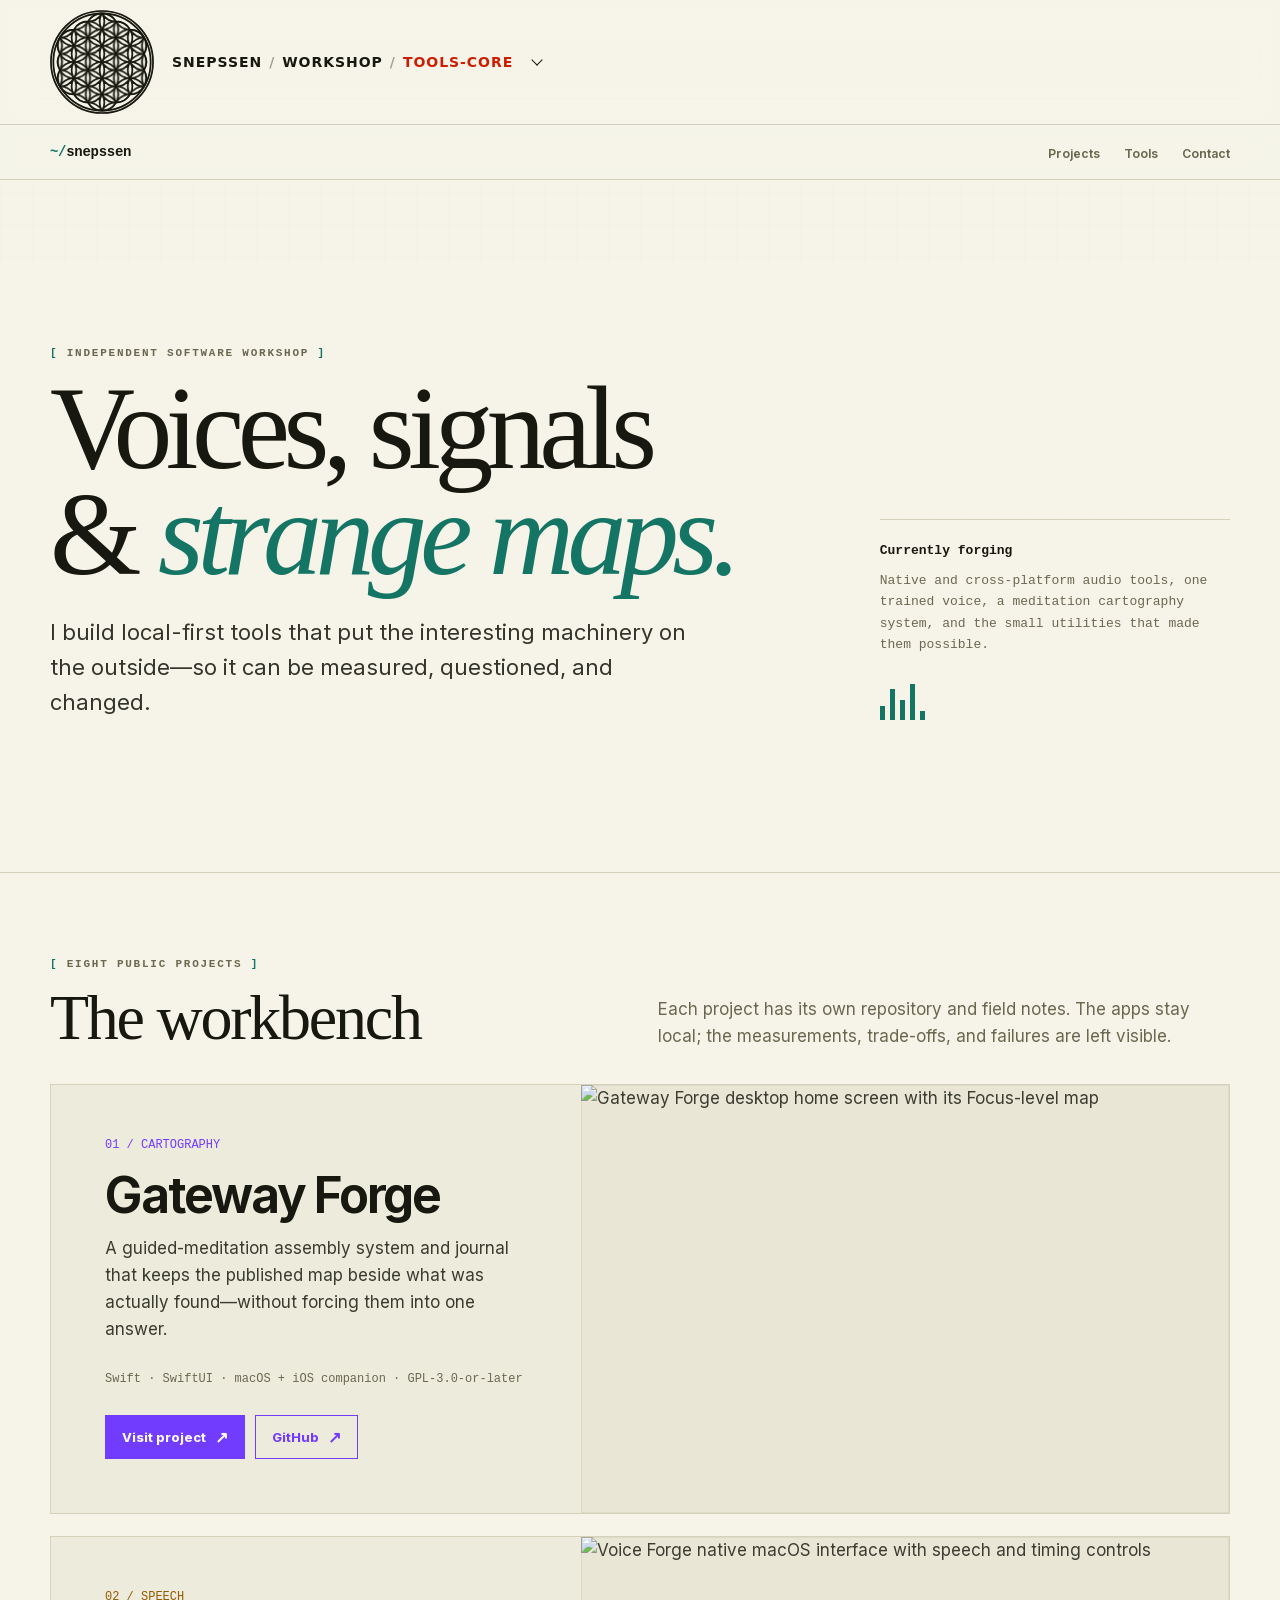
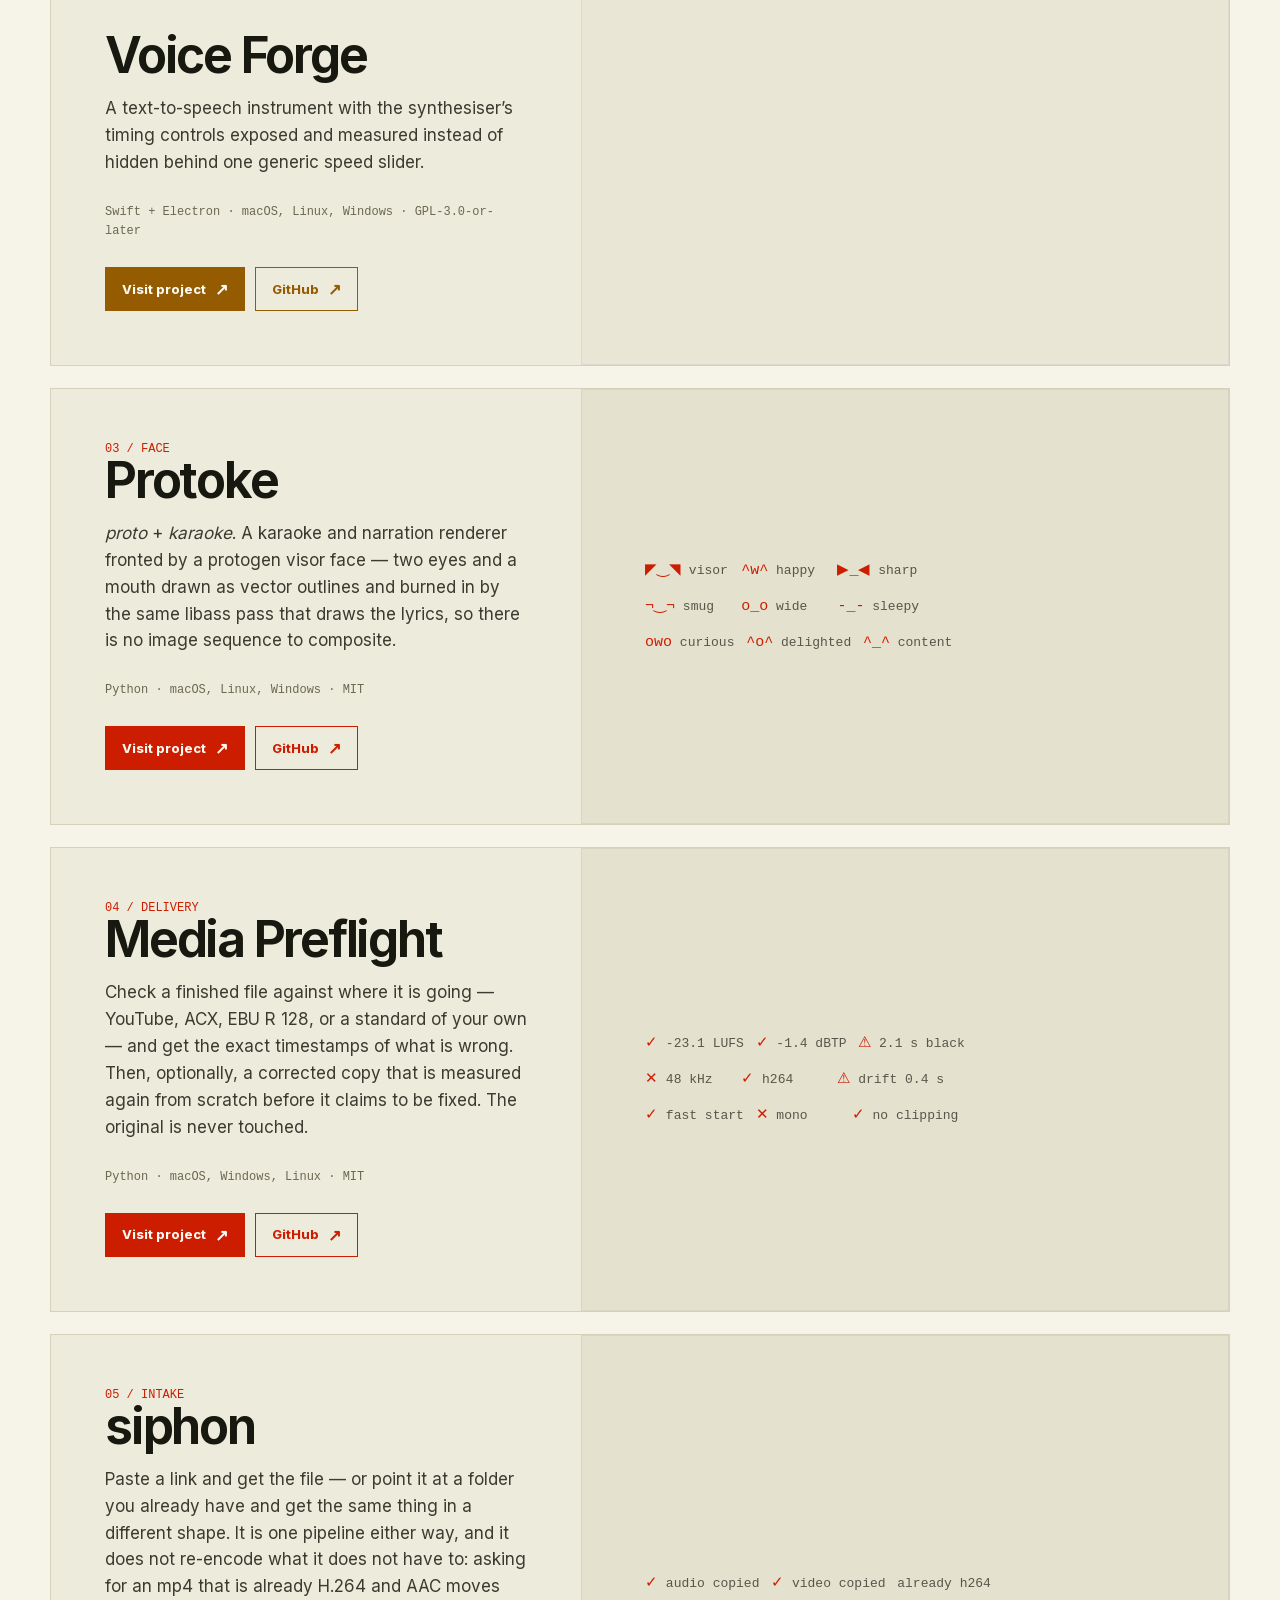
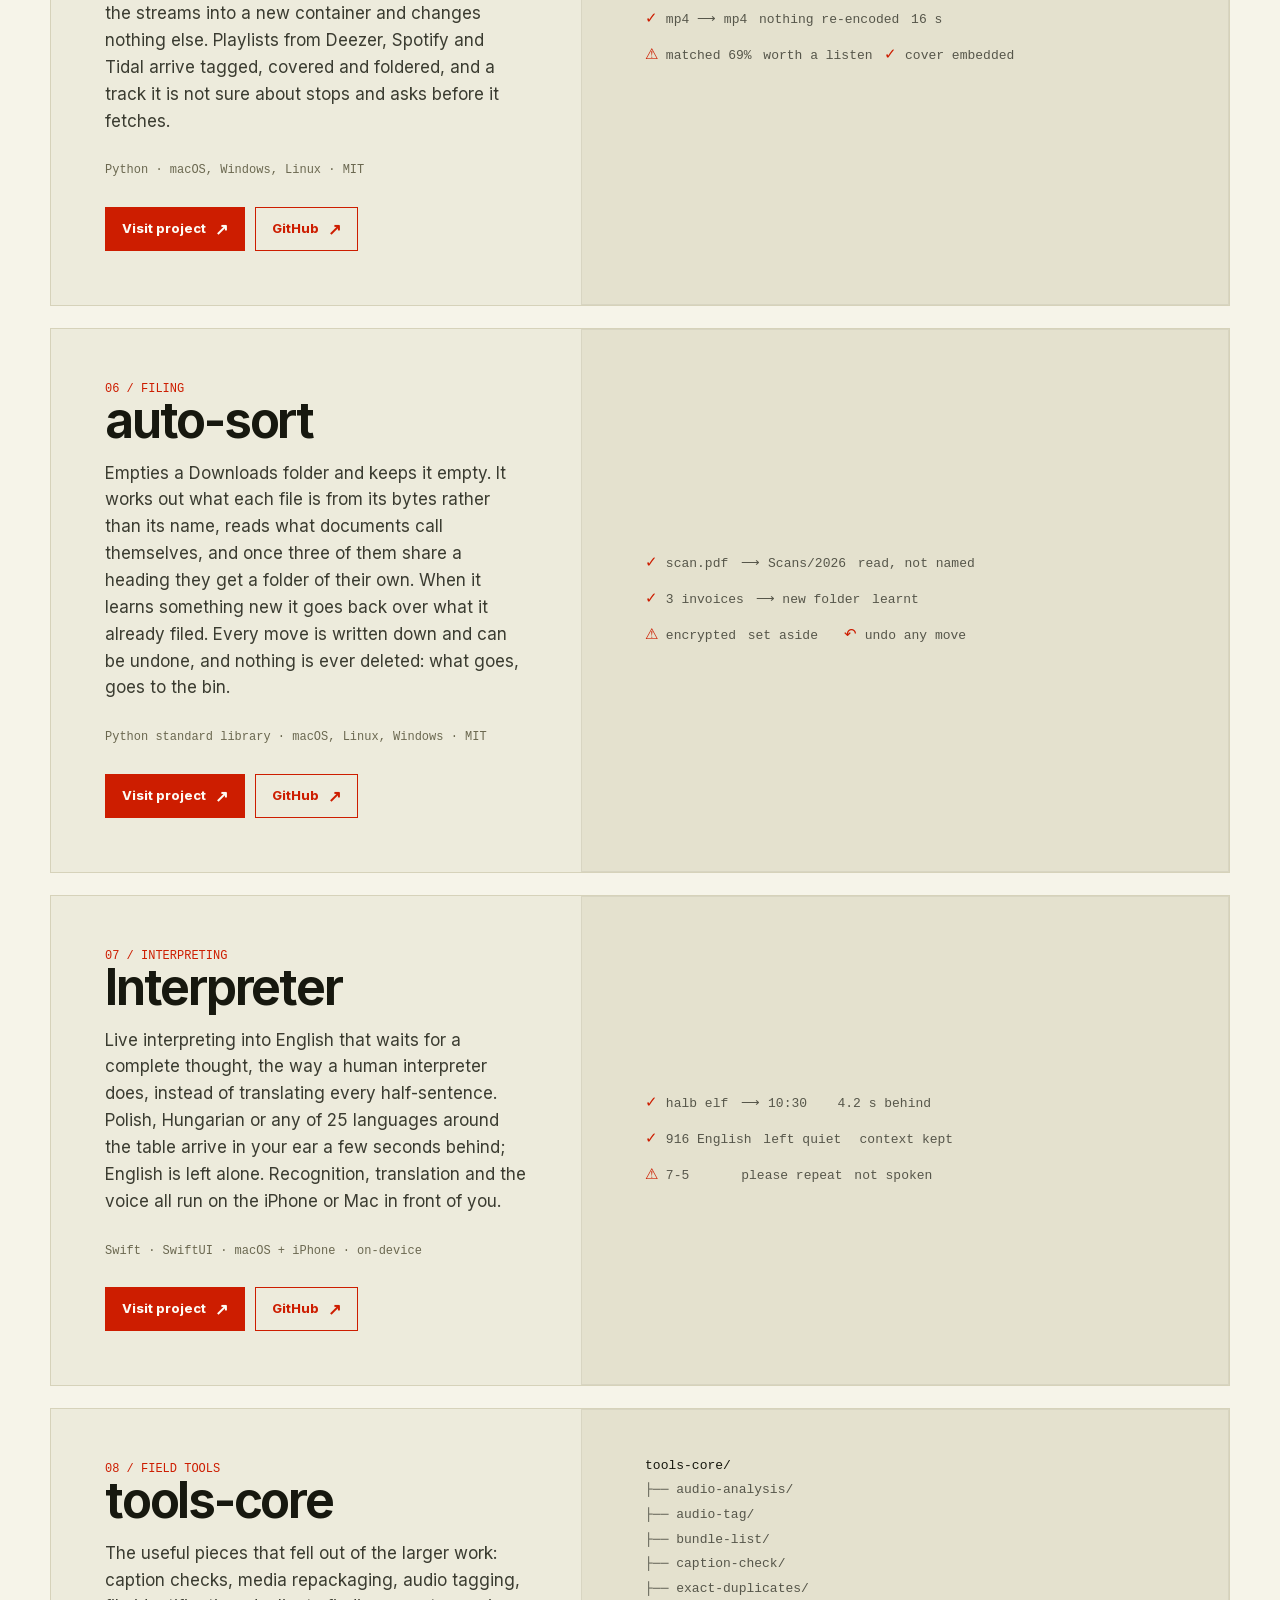
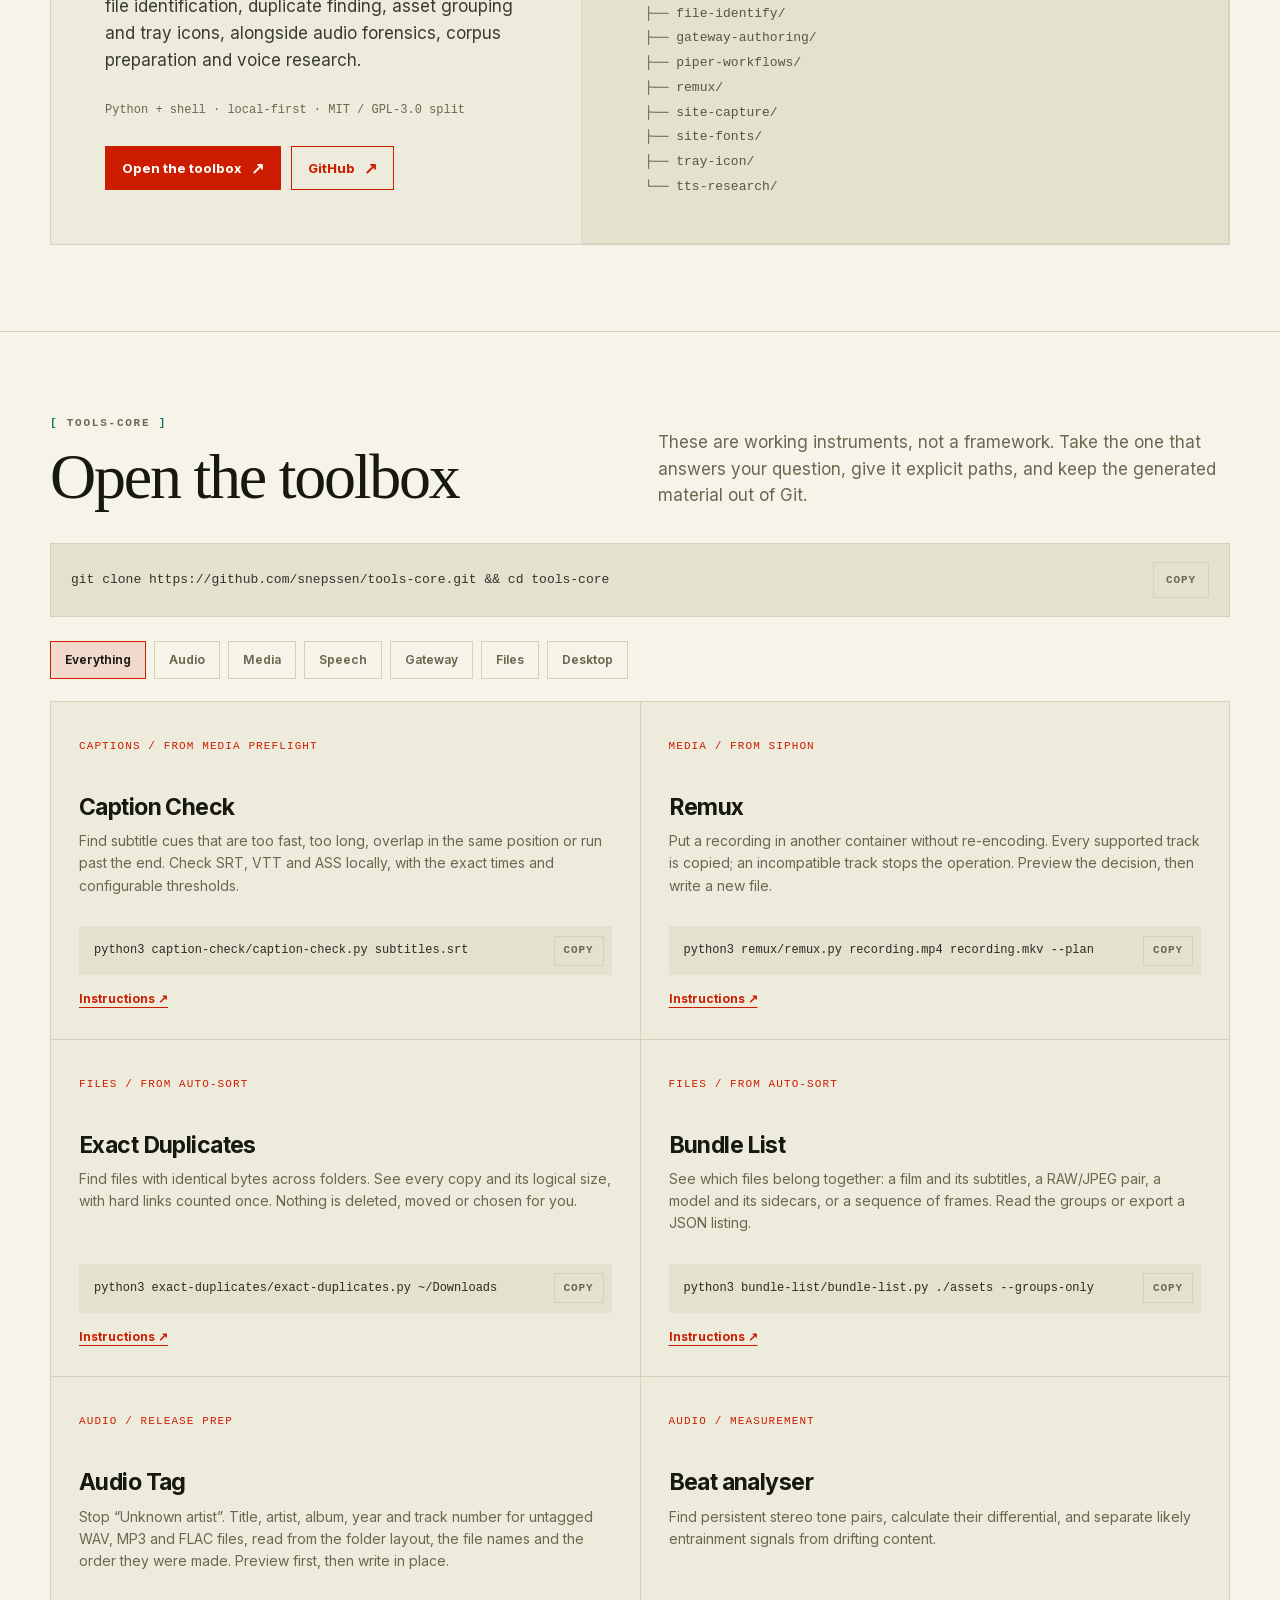
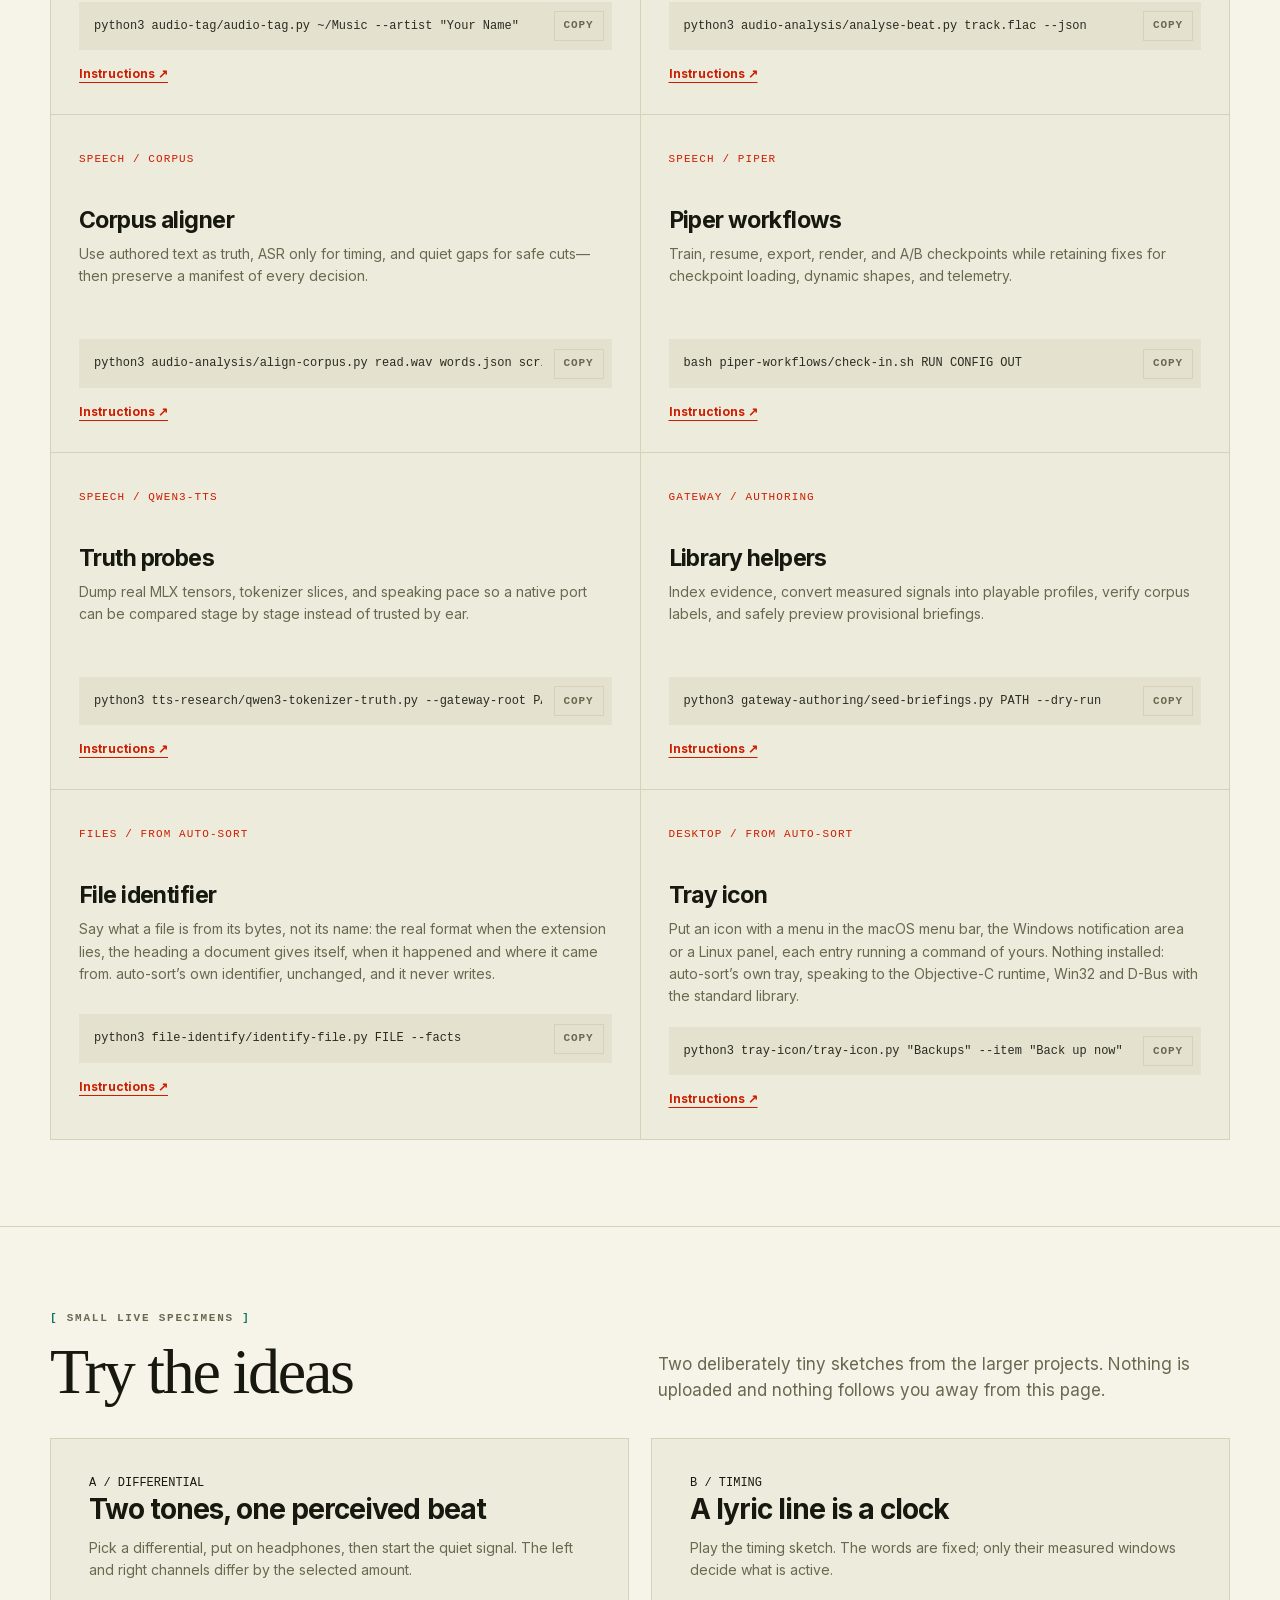
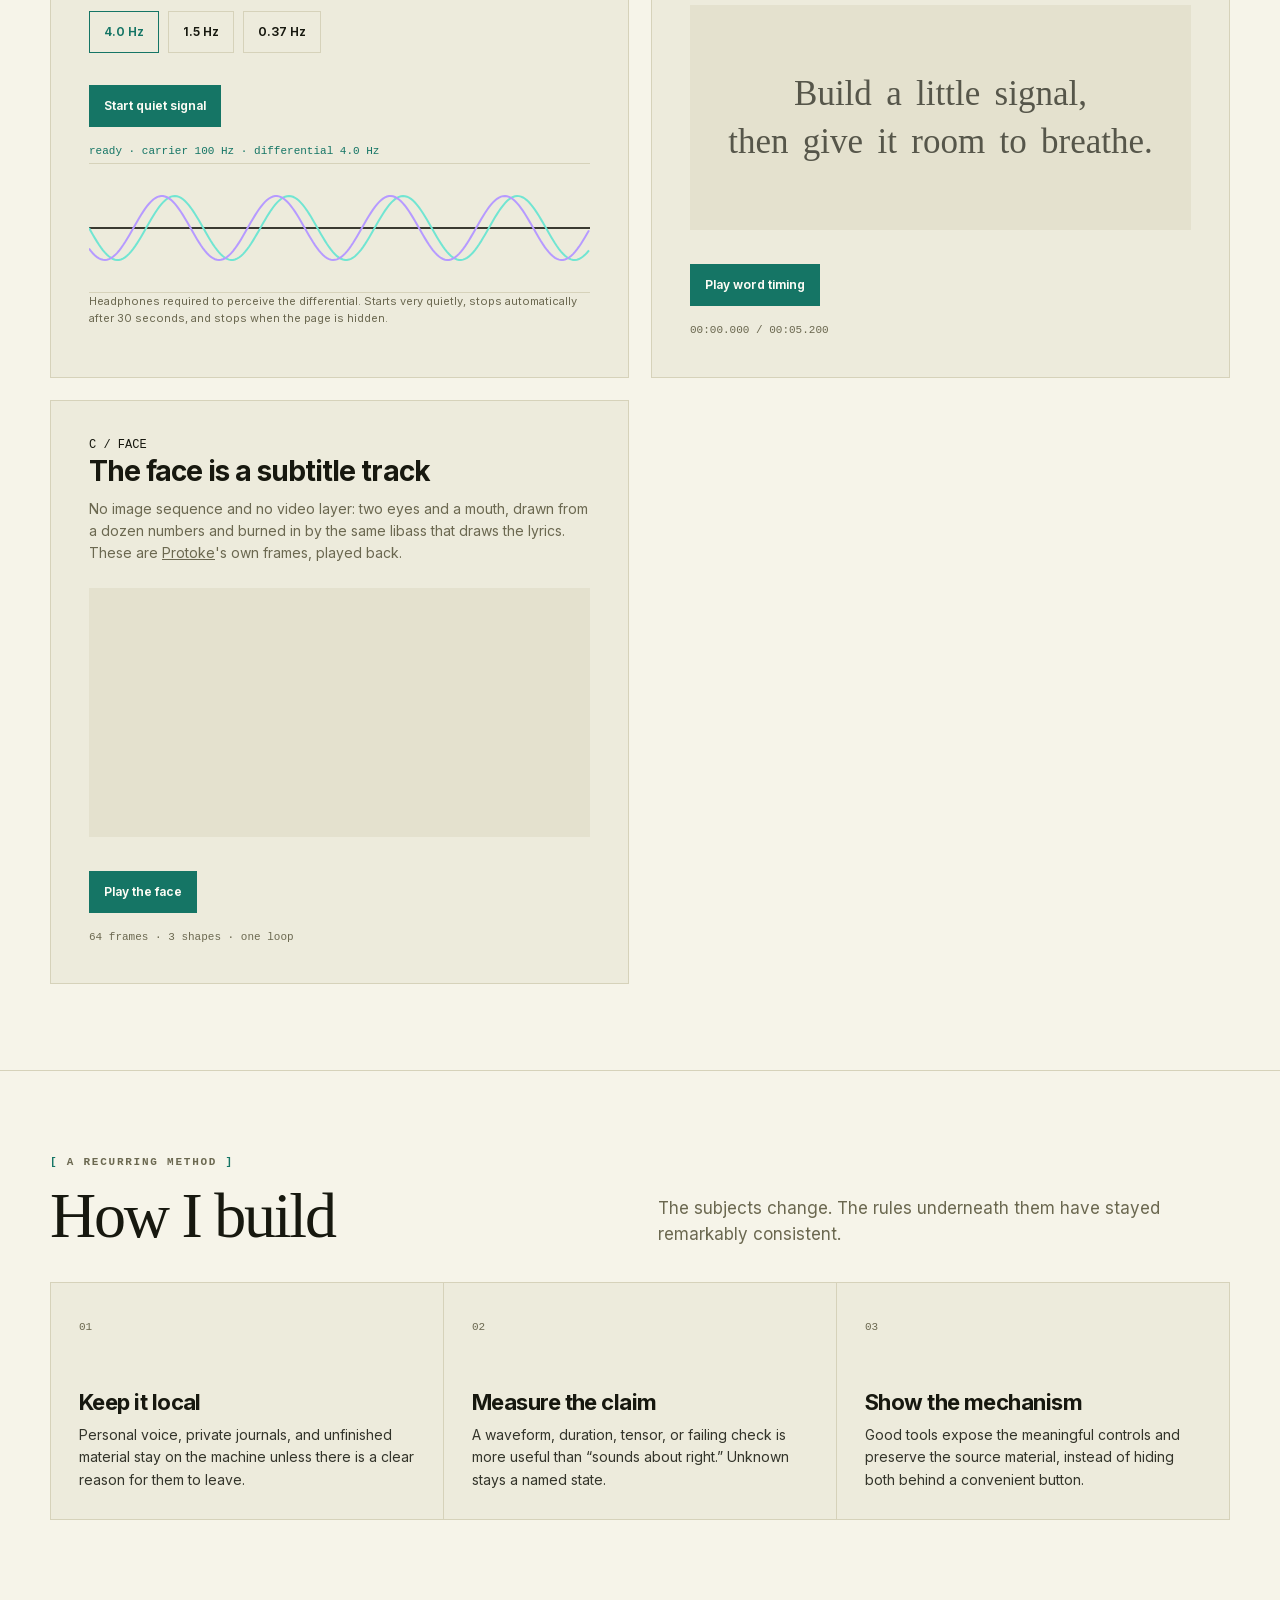
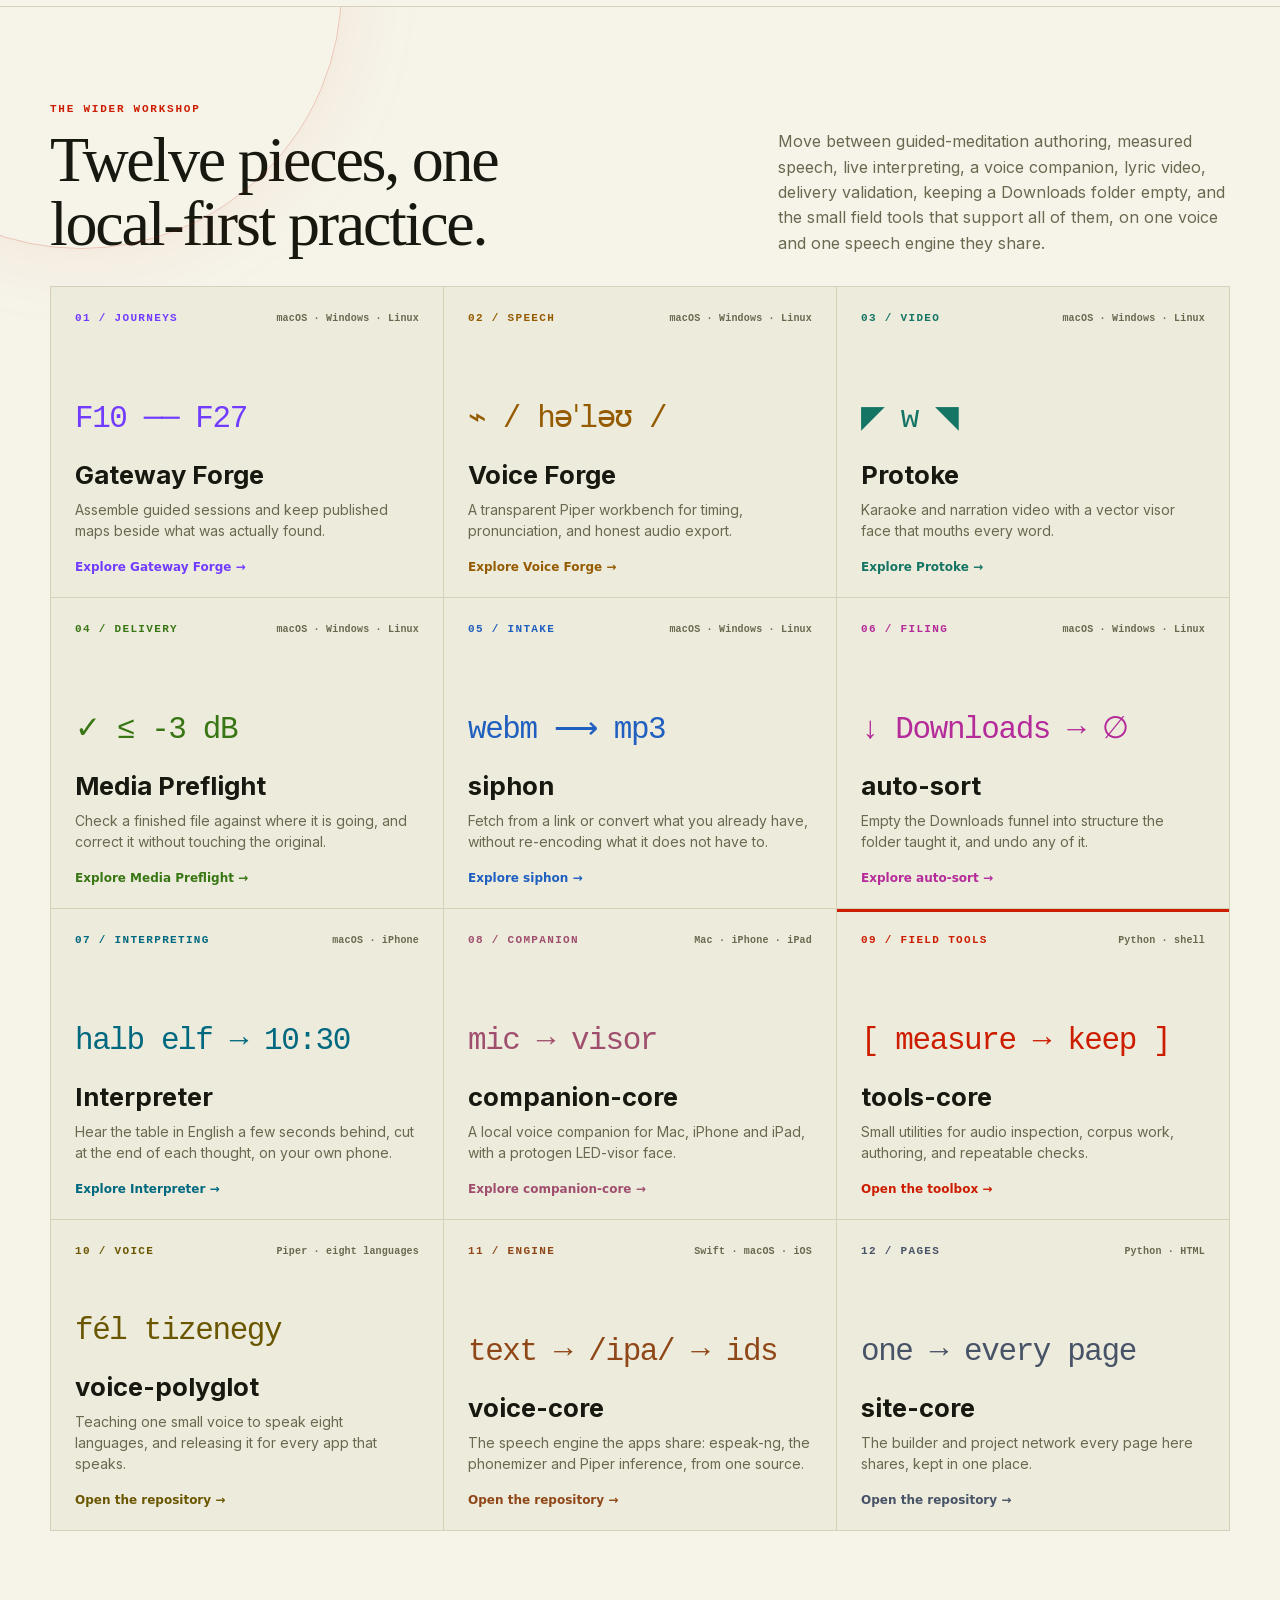
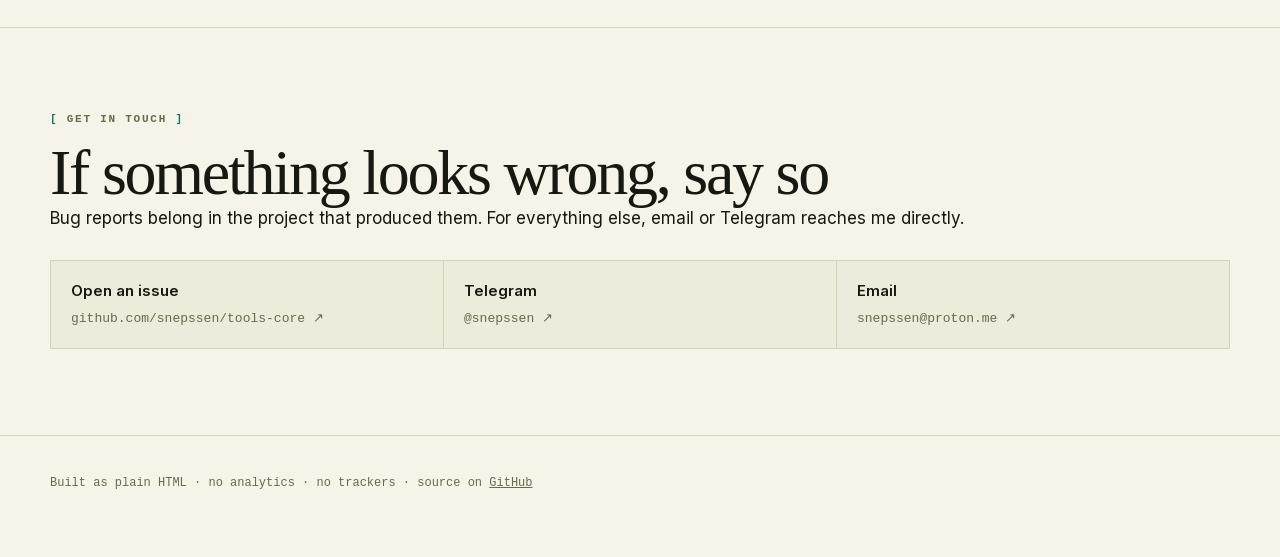
==== docs/index.html @ de6bc4c6 "Rename translate-core/companion-core to interpreter-forge/companion-forge The hub's hand-written Int" ====
<!doctype html>
<!-- Hand-written, except two regions: the project rail and the ecosystem
     grid are rewritten from docs/ecosystem.json by docs/sync.py. Edit the
     catalogue for those, and this file for everything else. -->
<html lang="en">
<head>
  <meta charset="utf-8">
  <meta name="viewport" content="width=device-width, initial-scale=1">
  <meta name="description" content="The public workshop of snepssen: Gateway Forge, Voice Forge, and tools for audio, speech, media, and careful local-first software.">
  <meta name="theme-color" content="#171713">
  <link rel="icon" href="favicon.svg" type="image/svg+xml">
  <meta http-equiv="Content-Security-Policy" content="default-src 'self'; img-src 'self' https://snepssen.github.io; style-src 'self' 'unsafe-inline'; script-src 'self'; connect-src 'none'; media-src 'none'; object-src 'none'; base-uri 'none'; form-action 'none'">
  <meta property="og:title" content="snepssen — software for voices, signals, and strange maps">
  <meta property="og:description" content="Local-first tools built to expose the interesting machinery instead of hiding it.">
  <meta property="og:type" content="website">
  <meta property="og:url" content="https://snepssen.github.io/tools-core/">
  <meta property="og:image" content="https://snepssen.github.io/tools-core/preview.png">
  <meta property="og:image:width" content="1200">
  <meta property="og:image:height" content="630">
  <meta property="og:image:alt" content="The snepssen workshop page">
  <meta name="twitter:card" content="summary_large_image">
  <title>snepssen — voices, signals, and strange maps</title>
  <style>
    /* Inter, served from this repository rather than fetched from Google:
       the page promises no trackers and its Content-Security-Policy is
       deliberately tight, and a webfont request to a third party is neither.
       One variable file, 400-750, which is the range --sans uses (650 and 750
       included). The unicode-range is Google's own for the latin subset --
       the only subset a reader of this page would ever have downloaded --
       so a character outside it falls back down the stack as it always did. */
    @font-face {
      font-family: "Inter";
      font-style: normal;
      font-weight: 400 750;
      font-display: swap;
      src: url("fonts/inter-latin.woff2") format("woff2");
      unicode-range: U+0000-00FF, U+0131, U+0152-0153, U+02BB-02BC, U+02C6, U+02DA, U+02DC, U+0304, U+0308, U+0329, U+2000-206F, U+20AC, U+2122, U+2191, U+2193, U+2212, U+2215, U+FEFF, U+FFFD;
    }
    /* Dark first, because that is what this was drawn for and it is still the
       default. The light half is not an inversion — the accents cannot simply
       be reused, since every one of them is a bright colour chosen against a
       near-black ground and lands between 1.3:1 and 2.2:1 on a cream one. They
       are the same hues taken down until they clear 4.5:1, which is what the
       other four pages in the workshop already do for their own palettes.

       --on-accent is the reason a mechanical inversion would not have worked:
       the accent buttons and the sung-word highlight paint text *on* an accent,
       so that text has to travel the opposite way from everything else. */
    :root {
      color-scheme: light dark;
      --ground: #171713;
      --surface: #1d1d18;
      --plate: #12120f;
      --well: #0e0e0c;
      --sunken: #11110e;
      --paper: #efeddf;
      --paper-2: #dedac7;
      --ink: #1a1a16;
      --chalk: #f4f1e5;
      --body: #c8c5b7;
      --body-2: #b8b5a8;
      --faint: #a9a596;
      --code: #d5d2c5;
      --whisper: #777467;
      --muted: #9d9a89;
      --line: #3a3a31;
      --on-accent: #12120f;
      --nav-bg: rgba(23,23,19,.88);
      --grid-line: rgba(255,255,255,.035);
      --signal: #71e5d2;
      --voice: #ffbc52;
      --gateway: #b69aff;
      --tools: #ff765f;
      --max: 1180px;
      --sans: Inter, ui-sans-serif, -apple-system, BlinkMacSystemFont, "Segoe UI", sans-serif;
      --serif: Iowan Old Style, Baskerville, "Times New Roman", serif;
      --mono: ui-monospace, SFMono-Regular, Menlo, Consolas, "Liberation Mono", monospace;
    }
    @media (prefers-color-scheme: light) {
      :root:not([data-theme="dark"]) {
      --ground: #F6F4E9;
      --surface: #EDEBDC;
      --plate: #E4E1CE;
      --well: #E9E6D6;
      --sunken: #E4E1CE;
      --paper: #E4E1CE;
      --paper-2: #D6D2BA;
      --ink: #17180F;
      --chalk: #17180F;
      --body: #33342A;
      --body-2: #3B3C31;
      --faint: #56564A;
      --code: #2A2B22;
      --whisper: #6B6850;
      --muted: #6B6850;
      --line: #D6D2BA;
      --on-accent: #FDFCF5;
      --nav-bg: rgba(246,244,233,.9);
      --grid-line: rgba(0,0,0,.05);
      --signal: #157565;
      --voice: #955b00;
      --gateway: #723cff;
      --tools: #cd1d00;
      }
    }
    :root[data-theme="light"] {
      --ground: #F6F4E9;
      --surface: #EDEBDC;
      --plate: #E4E1CE;
      --well: #E9E6D6;
      --sunken: #E4E1CE;
      --paper: #E4E1CE;
      --paper-2: #D6D2BA;
      --ink: #17180F;
      --chalk: #17180F;
      --body: #33342A;
      --body-2: #3B3C31;
      --faint: #56564A;
      --code: #2A2B22;
      --whisper: #6B6850;
      --muted: #6B6850;
      --line: #D6D2BA;
      --on-accent: #FDFCF5;
      --nav-bg: rgba(246,244,233,.9);
      --grid-line: rgba(0,0,0,.05);
      --signal: #157565;
      --voice: #955b00;
      --gateway: #723cff;
      --tools: #cd1d00;
    }

    * { box-sizing: border-box; }
    html { scroll-behavior: smooth; }
    body {
      margin: 0;
      background: var(--ground);
      color: var(--chalk);
      font: 400 17px/1.58 var(--sans);
      -webkit-font-smoothing: antialiased;
    }
    body::before {
      content: "";
      position: fixed;
      inset: 0;
      pointer-events: none;
      opacity: .28;
      background-image:
        linear-gradient(var(--grid-line) 1px, transparent 1px),
        linear-gradient(90deg, var(--grid-line) 1px, transparent 1px);
      background-size: 32px 32px;
      mask-image: linear-gradient(to bottom, #000, transparent 70%);
    }
    a { color: inherit; }
    a:focus-visible, button:focus-visible { outline: 3px solid var(--signal); outline-offset: 4px; }
    img { display: block; max-width: 100%; }
    .wrap { width: min(var(--max), calc(100% - 40px)); margin-inline: auto; }
    .mono { font-family: var(--mono); }
    .eyebrow {
      margin: 0 0 16px;
      color: var(--muted);
      font: 700 11px/1 var(--mono);
      letter-spacing: .16em;
      text-transform: uppercase;
    }
    .eyebrow::before { content: "[ "; color: var(--signal); }
    .eyebrow::after { content: " ]"; color: var(--signal); }

    .site-nav {
      position: sticky;
      top: 0;
      z-index: 20;
      border-bottom: 1px solid var(--line);
      background: var(--nav-bg);
      backdrop-filter: blur(14px);
    }
    .nav-inner { min-height: 54px; display: flex; align-items: center; justify-content: space-between; gap: 24px; }
    .wordmark { text-decoration: none; font: 700 14px/1 var(--mono); letter-spacing: -.02em; }
    .wordmark span { color: var(--signal); }
    .nav-links { display: flex; align-items: center; gap: 24px; margin: 0; padding: 0; list-style: none; }
    .nav-links a { color: var(--muted); text-decoration: none; font: 650 12px/1 var(--sans); }
    .nav-links a:hover { color: var(--chalk); }

    .hero { min-height: 77vh; display: grid; align-items: center; padding: 88px 0 72px; border-bottom: 1px solid var(--line); }
    .hero-grid { display: grid; grid-template-columns: minmax(0, 1.35fr) minmax(260px, .65fr); gap: clamp(40px, 8vw, 110px); align-items: end; }
    h1, h2, h3, p { margin-top: 0; }
    h1 {
      max-width: 880px;
      margin-bottom: 28px;
      font: 500 clamp(58px, 9.2vw, 118px)/.9 var(--serif);
      letter-spacing: -.055em;
      text-wrap: balance;
    }
    h1 em { color: var(--signal); font-weight: 400; }
    .intro { max-width: 650px; margin: 0; color: var(--body); font-size: clamp(18px, 2vw, 22px); }
    .hero-note { border-top: 1px solid var(--line); padding-top: 20px; color: var(--muted); font: 13px/1.65 var(--mono); }
    .hero-note strong { display: block; margin-bottom: 8px; color: var(--chalk); font-weight: 600; }
    .signal-line { display: flex; gap: 5px; align-items: flex-end; height: 38px; margin-top: 26px; }
    .signal-line i { display: block; width: 5px; background: var(--signal); animation: pulse 1.9s ease-in-out infinite alternate; }
    .signal-line i:nth-child(1) { height: 14px; animation-delay: -.3s; }
    .signal-line i:nth-child(2) { height: 31px; animation-delay: -.9s; }
    .signal-line i:nth-child(3) { height: 20px; animation-delay: -.5s; }
    .signal-line i:nth-child(4) { height: 36px; animation-delay: -1.4s; }
    .signal-line i:nth-child(5) { height: 9px; animation-delay: -.1s; }
    @keyframes pulse { to { transform: scaleY(.35); opacity: .5; } }

    section { padding: 86px 0; border-bottom: 1px solid var(--line); scroll-margin-top: 54px; }
    .section-head { display: grid; grid-template-columns: 1fr 1fr; gap: 36px; align-items: end; margin-bottom: 34px; }
    h2 { margin-bottom: 0; font: 500 clamp(38px, 5vw, 66px)/1 var(--serif); letter-spacing: -.035em; }
    .section-copy { max-width: 560px; margin: 0; color: var(--muted); }

    .projects { display: grid; gap: 22px; }
    .project {
      --accent: var(--signal);
      display: grid;
      grid-template-columns: minmax(0, .9fr) minmax(320px, 1.1fr);
      overflow: hidden;
      min-height: 430px;
      border: 1px solid var(--line);
      background: var(--surface);
    }
    .project-copy { display: flex; flex-direction: column; align-items: flex-start; padding: clamp(28px, 5vw, 54px); }
    .project-no { color: var(--accent); font: 12px/1 var(--mono); }
    .project h3 { margin: auto 0 15px; font: 650 clamp(32px, 4vw, 50px)/1 var(--sans); letter-spacing: -.045em; }
    .project p { max-width: 46ch; color: var(--body-2); }
    .project-meta { margin-top: 10px; color: var(--muted); font: 12px/1.6 var(--mono); }
    .project-actions { display: flex; flex-wrap: wrap; gap: 10px; margin-top: 26px; }
    .button {
      display: inline-flex;
      align-items: center;
      gap: 9px;
      min-height: 44px;
      padding: 0 16px;
      border: 1px solid var(--accent);
      background: var(--accent);
      color: var(--on-accent);
      text-decoration: none;
      font: 750 13px/1 var(--sans);
    }
    .button::after { content: "↗"; font-size: 16px; }
    .button.ghost { background: transparent; color: var(--accent); }
    .project-media { position: relative; min-height: 330px; overflow: hidden; background: var(--well); }
    .project-media img { width: 100%; height: 100%; object-fit: cover; object-position: left top; opacity: .82; transition: opacity .2s ease, transform .5s ease; }
    .project:hover .project-media img { opacity: 1; transform: scale(1.012); }
    .project-media::after { content: ""; position: absolute; inset: 0; box-shadow: inset 0 0 0 1px color-mix(in srgb, var(--chalk) 6%, transparent); pointer-events: none; }
    .project.gateway { --accent: var(--gateway); }
    .project.voice { --accent: var(--voice); }
    .project.tools { --accent: var(--tools); }
    .tools-plate { height: 100%; display: grid; place-items: center; padding: 36px; background: var(--plate); }
    .tool-tree { width: min(100%, 520px); font: 13px/1.9 var(--mono); color: var(--faint); }
    .tool-tree b { color: var(--tools); font-weight: 500; }
    .face-plate { width: min(100%, 520px); font: 13px/2.4 var(--mono); color: var(--faint); }
    .face-plate span { display: inline-block; min-width: 6.5em; margin-right: 1.5ch; }
    .face-plate b { color: var(--tools); font-weight: 500; font-size: 15px; }
    .tool-tree strong { color: var(--chalk); font-weight: 500; }

    .quickstart {
      display: grid;
      grid-template-columns: minmax(0, 1fr) auto;
      align-items: center;
      gap: 18px;
      margin: 0 0 24px;
      padding: 18px 20px;
      border: 1px solid var(--line);
      background: var(--sunken);
    }
    .quickstart code { overflow-x: auto; color: var(--body); font: 13px/1.7 var(--mono); white-space: nowrap; }
    .copy {
      min-height: 36px;
      padding: 0 12px;
      border: 1px solid var(--line);
      background: transparent;
      color: var(--muted);
      cursor: pointer;
      font: 700 11px/1 var(--mono);
      text-transform: uppercase;
      letter-spacing: .08em;
    }
    .copy:hover { border-color: var(--signal); color: var(--signal); }
    .copy[data-state="done"] { border-color: var(--signal); color: var(--signal); }
    .filters { display: flex; flex-wrap: wrap; gap: 8px; margin: 0 0 22px; }
    .filter {
      min-height: 38px;
      padding: 0 14px;
      border: 1px solid var(--line);
      background: transparent;
      color: var(--muted);
      cursor: pointer;
      font: 650 12px/1 var(--sans);
    }
    .filter:hover, .filter[aria-pressed="true"] { border-color: var(--tools); color: var(--chalk); background: color-mix(in srgb, var(--tools) 12%, transparent); }
    .tool-grid { display: grid; grid-template-columns: repeat(2, minmax(0, 1fr)); gap: 1px; border: 1px solid var(--line); background: var(--line); }
    .tool-card { min-width: 0; padding: 28px; background: var(--surface); }
    .tool-card:last-child:nth-child(odd) { grid-column: 1 / -1; }
    .tool-card[hidden] { display: none; }
    .tool-card .tag { color: var(--tools); font: 11px/1 var(--mono); text-transform: uppercase; letter-spacing: .1em; }
    .tool-card h3 { margin: 38px 0 10px; font: 700 23px/1.1 var(--sans); letter-spacing: -.025em; }
    .tool-card p { min-height: 76px; margin-bottom: 20px; color: var(--muted); font-size: 14px; }
    .tool-card .command { display: flex; align-items: center; gap: 12px; padding: 8px 8px 8px 15px; background: var(--sunken); color: var(--code); font: 12px/1.55 var(--mono); }
    .tool-card .command code { flex: 1; min-width: 0; overflow-x: auto; white-space: nowrap; padding-block: 7px; }
    .tool-card .command .copy { flex: none; min-height: 30px; padding-inline: 9px; }
    .tool-card .readme { display: inline-block; margin-top: 18px; color: var(--tools); font: 700 12px/1 var(--sans); text-underline-offset: 4px; }

    .labs { display: grid; grid-template-columns: repeat(2, minmax(0, 1fr)); gap: 22px; }
    .lab { display: flex; flex-direction: column; min-height: 440px; padding: clamp(24px, 4vw, 38px); border: 1px solid var(--line); background: var(--surface); }
    .lab h3 { margin: 6px 0 12px; font: 700 28px/1.05 var(--sans); letter-spacing: -.035em; }
    .lab p { color: var(--muted); font-size: 14px; }
    .lab-controls { display: flex; flex-wrap: wrap; gap: 9px; margin: 16px 0; }
    .lab button {
      min-height: 42px;
      padding: 0 14px;
      border: 1px solid var(--line);
      background: transparent;
      color: var(--chalk);
      cursor: pointer;
      font: 650 12px/1 var(--sans);
    }
    .lab button:hover, .lab button[aria-pressed="true"] { border-color: var(--signal); color: var(--signal); }
    .lab button.primary { border-color: var(--signal); background: var(--signal); color: var(--on-accent); }
    .lab button.primary[data-playing="true"] { border-color: var(--tools); background: var(--tools); }
    #signalCanvas { width: 100%; height: 130px; margin-top: auto; border-top: 1px solid var(--line); border-bottom: 1px solid var(--line); }
    /* The drawing buffer is a fixed 520x230; let the element scale to the
       column instead of overflowing it. Without this it is wider than the
       stage that centres it and hangs off the right-hand side. */
    #faceCanvas { display: block; width: 100%; max-width: 520px; height: auto; }
    .lab-status { min-height: 20px; color: var(--signal); font: 11px/1.6 var(--mono); }
    .safety { color: var(--whisper) !important; font-size: 11px !important; }
    .lyric-stage { display: grid; place-items: center; flex: 1; min-height: 185px; margin: 10px 0 18px; padding: 24px; background: var(--sunken); text-align: center; }
    .lyric-line { max-width: 520px; color: var(--faint); font: 500 clamp(22px, 3vw, 35px)/1.35 var(--serif); }
    .lyric-line span { padding: 0 .08em; transition: color .12s ease, background .12s ease; }
    .lyric-line span.active { color: var(--on-accent); background: var(--voice); }
    .beat-readout { color: var(--muted); font: 11px/1.5 var(--mono); }

    .principles { display: grid; grid-template-columns: repeat(3, 1fr); gap: 1px; border: 1px solid var(--line); background: var(--line); }
    .principle { background: var(--surface); color: var(--chalk); padding: 28px; }
    .principle .n { color: var(--whisper); font: 11px/1 var(--mono); }
    .principle h3 { margin: 52px 0 10px; font: 700 22px/1.1 var(--sans); letter-spacing: -.025em; }
    .principle p { margin: 0; color: var(--body); font-size: 14px; }

    footer { padding: 38px 0 64px; color: var(--muted); font: 12px/1.6 var(--mono); }
    @media (max-width: 820px) {
      .hero-grid, .section-head, .project { grid-template-columns: 1fr; }
      .hero { min-height: auto; }
      .project-copy { min-height: 340px; }
      .project-media { min-height: 280px; }
      .tool-grid, .labs { grid-template-columns: 1fr; }
      .principles { grid-template-columns: 1fr; }
    }
    @media (max-width: 560px) {
      html { scroll-behavior: auto; }
      .wrap { width: min(100% - 28px, var(--max)); }
      .nav-links li:nth-child(2) { display: none; }
      .hero { padding-top: 66px; }
      h1 { font-size: clamp(52px, 18vw, 82px); }
      section { padding: 62px 0; }
      .project-copy { min-height: 310px; padding: 26px; }
      .quickstart { grid-template-columns: minmax(0, 1fr); }
      .quickstart .copy { justify-self: start; }
    }
    @media (prefers-reduced-motion: reduce) {
      *, *::before, *::after { scroll-behavior: auto !important; animation: none !important; transition: none !important; }
    }
  </style>
  <link rel="stylesheet" href="ecosystem.css">
</head>
<body data-project="tools-core">
  <span class="ecosystem-page-top" id="page-top" aria-hidden="true"></span>
  <div class="ecosystem-progress" aria-hidden="true"><span></span></div>
  <nav class="ecosystem-rail" aria-label="Snepssen project network">
    <div class="ecosystem-rail__inner">
      <button class="ecosystem-rail__brand" type="button" aria-expanded="false"
              aria-controls="ecosystem-projects" aria-label="Open workshop projects">
        <span class="ecosystem-mark" aria-hidden="true">
          <!-- Flower of Life geometry adapted from Pd4u's CC0 Wikimedia SVG:
               https://commons.wikimedia.org/wiki/File:Flower_of_Life_SVG.svg -->
          <svg class="ecosystem-mark__wire" viewBox="-250 -250 500 500" focusable="false">
            <defs>
              <pattern id="ecosystem-flower-pattern" width="135.1" height="78" patternUnits="userSpaceOnUse">
                <g class="ecosystem-mark__pattern-lines">
                  <circle r="78" />
                  <circle r="78" cx="135.1" />
                  <circle r="78" cy="78" />
                  <circle r="78" cx="135.1" cy="78" />
                  <path d="m0,0a78,78,0,0,1,0,78 78,78,0,0,1,135.1,0 78,78,0,0,1,0-78 78,78,0,0,1-135.1,0" />
                </g>
              </pattern>
              <pattern id="ecosystem-flower-mask-pattern" width="135.1" height="78" patternUnits="userSpaceOnUse">
                <g fill="none" stroke="#fff" stroke-width="8">
                  <circle r="78" />
                  <circle r="78" cx="135.1" />
                  <circle r="78" cy="78" />
                  <circle r="78" cx="135.1" cy="78" />
                  <path d="m0,0a78,78,0,0,1,0,78 78,78,0,0,1,135.1,0 78,78,0,0,1,0-78 78,78,0,0,1-135.1,0" />
                </g>
              </pattern>
              <mask id="ecosystem-flower-mask" x="-250" y="-250" width="500" height="500" maskUnits="userSpaceOnUse">
                <circle r="245.3" fill="none" stroke="#fff" stroke-width="8" />
                <circle r="234" fill="none" stroke="#fff" stroke-width="8" />
                <path fill="url(#ecosystem-flower-mask-pattern)" d="m0-234a78,78,0,0,1,67.55,39 78,78,0,0,1,67.55,39 78,78,0,0,1,67.55,117 78,78,0,0,1,0,78 78,78,0,0,1,-67.55,117 78,78,0,0,1,-67.55,39 78,78,0,0,1,-135.1,0 78,78,0,0,1,-67.55-39 78,78,0,0,1,-67.55-117 78,78,0,0,1,0-78 78,78,0,0,1,67.55-117 78,78,0,0,1,67.55-39 78,78,0,0,1,67.55-39z" />
              </mask>
              <clipPath id="ecosystem-flower-clip"><circle r="245.3" /></clipPath>
              <radialGradient id="ecosystem-light-1">
                <stop offset="0" stop-color="var(--eco-mark-c1)" />
                <stop offset=".52" stop-color="var(--eco-mark-c1)" stop-opacity=".72" />
                <stop offset="1" stop-color="var(--eco-mark-c1)" stop-opacity="0" />
              </radialGradient>
              <radialGradient id="ecosystem-light-2">
                <stop offset="0" stop-color="var(--eco-mark-c2)" />
                <stop offset=".46" stop-color="var(--eco-mark-c2)" stop-opacity=".66" />
                <stop offset="1" stop-color="var(--eco-mark-c2)" stop-opacity="0" />
              </radialGradient>
              <radialGradient id="ecosystem-light-3">
                <stop offset="0" stop-color="var(--eco-mark-c3)" />
                <stop offset=".42" stop-color="var(--eco-mark-c3)" stop-opacity=".58" />
                <stop offset="1" stop-color="var(--eco-mark-c3)" stop-opacity="0" />
              </radialGradient>
              <radialGradient id="ecosystem-light-4">
                <stop offset="0" stop-color="var(--eco-mark-c4)" stop-opacity=".96" />
                <stop offset=".34" stop-color="var(--eco-mark-c4)" stop-opacity=".42" />
                <stop offset="1" stop-color="var(--eco-mark-c4)" stop-opacity="0" />
              </radialGradient>
            </defs>
            <g class="ecosystem-mark__base">
              <circle r="245.3" />
              <circle r="234" />
              <path class="ecosystem-mark__field" fill="url(#ecosystem-flower-pattern)" d="m0-234a78,78,0,0,1,67.55,39 78,78,0,0,1,67.55,39 78,78,0,0,1,67.55,117 78,78,0,0,1,0,78 78,78,0,0,1,-67.55,117 78,78,0,0,1,-67.55,39 78,78,0,0,1,-135.1,0 78,78,0,0,1,-67.55-39 78,78,0,0,1,-67.55-117 78,78,0,0,1,0-78 78,78,0,0,1,67.55-117 78,78,0,0,1,67.55-39 78,78,0,0,1,67.55-39z" />
            </g>
            <g class="ecosystem-mark__colour" mask="url(#ecosystem-flower-mask)" clip-path="url(#ecosystem-flower-clip)">
              <g class="ecosystem-mark__light-field">
                <circle r="260" fill="var(--eco-mark-c0)" />
                <ellipse cx="-112" cy="-92" rx="238" ry="182" fill="url(#ecosystem-light-1)" transform="rotate(-18 -112 -92)" />
                <ellipse cx="118" cy="-42" rx="198" ry="144" fill="url(#ecosystem-light-2)" transform="rotate(31 118 -42)" />
                <ellipse cx="-38" cy="132" rx="218" ry="158" fill="url(#ecosystem-light-3)" transform="rotate(47 -38 132)" />
                <ellipse cx="58" cy="38" rx="116" ry="88" fill="url(#ecosystem-light-4)" transform="rotate(-36 58 38)" />
              </g>
            </g>
          </svg>
        </span>
        <span class="ecosystem-rail__identity" aria-hidden="true">
          <span class="ecosystem-rail__identity-path">
            <span>Snepssen</span><i>/</i><span>Workshop</span><i>/</i>
          </span>
          <strong>tools-core</strong>
        </span>
        <span class="ecosystem-rail__chevron" aria-hidden="true"></span>
      </button>
      <div class="ecosystem-rail__links" id="ecosystem-projects" aria-hidden="true" inert>
        <a data-project="gateway-forge" style="--project-accent: var(--eco-gateway)" href="https://snepssen.github.io/gateway-forge/">Gateway Forge</a>
        <a data-project="voice-forge" style="--project-accent: var(--eco-voice)" href="https://snepssen.github.io/voice-forge/">Voice Forge</a>
        <a data-project="protoke" style="--project-accent: var(--eco-protoke)" href="https://snepssen.github.io/protoke/">Protoke</a>
        <a data-project="media-preflight" style="--project-accent: var(--eco-preflight)" href="https://snepssen.github.io/media-preflight/">Media Preflight</a>
        <a data-project="siphon" style="--project-accent: var(--eco-siphon)" href="https://snepssen.github.io/siphon/">siphon</a>
        <a data-project="auto-sort" style="--project-accent: var(--eco-autosort)" href="https://snepssen.github.io/auto-sort/">auto-sort</a>
        <a data-project="translate-core" style="--project-accent: var(--eco-interpreter)" href="https://snepssen.github.io/translate-core/">Interpreter</a>
        <a data-project="companion-core" style="--project-accent: var(--eco-companion)" href="https://snepssen.github.io/companion-core/">companion-core</a>
        <a data-project="tools-core" style="--project-accent: var(--eco-tools)" href="https://snepssen.github.io/tools-core/">tools-core</a>
        <a data-project="voice-polyglot" style="--project-accent: var(--eco-polyglot)" href="https://github.com/snepssen/voice-polyglot">voice-polyglot</a>
        <a data-project="voice-core" style="--project-accent: var(--eco-voicecore)" href="https://github.com/snepssen/voice-core">voice-core</a>
        <a data-project="site-core" style="--project-accent: var(--eco-sitecore)" href="https://github.com/snepssen/site-core">site-core</a>
      </div>
    </div>
  </nav>
  <nav class="site-nav" aria-label="Main navigation">
    <div class="wrap nav-inner">
      <a class="wordmark" href="#top"><span>~/</span>snepssen</a>
      <ul class="nav-links">
        <li><a href="#projects">Projects</a></li>
        <li><a href="#tools">Tools</a></li>
        <li><a href="#contact">Contact</a></li>
      </ul>
    </div>
  </nav>

  <main>
    <header class="hero" id="top">
      <div class="wrap hero-grid">
        <div>
          <p class="eyebrow">Independent software workshop</p>
          <h1>Voices, signals &amp; <em>strange maps.</em></h1>
          <p class="intro">I build local-first tools that put the interesting machinery on the outside—so it can be measured, questioned, and changed.</p>
        </div>
        <aside class="hero-note">
          <strong>Currently forging</strong>
          Native and cross-platform audio tools, one trained voice, a meditation cartography system, and the small utilities that made them possible.
          <div class="signal-line" aria-hidden="true"><i></i><i></i><i></i><i></i><i></i></div>
        </aside>
      </div>
    </header>

    <section id="projects">
      <div class="wrap">
        <div class="section-head">
          <div>
            <p class="eyebrow">Eight public projects</p>
            <h2>The workbench</h2>
          </div>
          <p class="section-copy">Each project has its own repository and field notes. The apps stay local; the measurements, trade-offs, and failures are left visible.</p>
        </div>

        <div class="projects">
          <article class="project gateway">
            <div class="project-copy">
              <span class="project-no">01 / CARTOGRAPHY</span>
              <h3>Gateway Forge</h3>
              <p>A guided-meditation assembly system and journal that keeps the published map beside what was actually found—without forcing them into one answer.</p>
              <div class="project-meta">Swift · SwiftUI · macOS + iOS companion · GPL-3.0-or-later</div>
              <div class="project-actions">
                <a class="button" href="https://snepssen.github.io/gateway-forge/">Visit project</a>
                <a class="button ghost" href="https://github.com/snepssen/gateway-forge">GitHub</a>
              </div>
            </div>
            <div class="project-media">
              <img src="https://snepssen.github.io/gateway-forge/img/home.png" alt="Gateway Forge desktop home screen with its Focus-level map" loading="lazy">
            </div>
          </article>

          <article class="project voice">
            <div class="project-copy">
              <span class="project-no">02 / SPEECH</span>
              <h3>Voice Forge</h3>
              <p>A text-to-speech instrument with the synthesiser’s timing controls exposed and measured instead of hidden behind one generic speed slider.</p>
              <div class="project-meta">Swift + Electron · macOS, Linux, Windows · GPL-3.0-or-later</div>
              <div class="project-actions">
                <a class="button" href="https://snepssen.github.io/voice-forge/">Visit project</a>
                <a class="button ghost" href="https://github.com/snepssen/voice-forge">GitHub</a>
              </div>
            </div>
            <div class="project-media">
              <img src="https://snepssen.github.io/voice-forge/img/voice-forge.png" alt="Voice Forge native macOS interface with speech and timing controls" loading="lazy">
            </div>
          </article>

          <article class="project tools">
            <div class="project-copy">
              <span class="project-no">03 / FACE</span>
              <h3>Protoke</h3>
              <p><em>proto</em> + <em>karaoke</em>. A karaoke and narration renderer fronted by a protogen visor face — two eyes and a mouth drawn as vector outlines and burned in by the same libass pass that draws the lyrics, so there is no image sequence to composite.</p>
              <div class="project-meta">Python · macOS, Linux, Windows · MIT</div>
              <div class="project-actions">
                <a class="button" href="https://snepssen.github.io/protoke/">Visit project</a>
                <a class="button ghost" href="https://github.com/snepssen/protoke">GitHub</a>
              </div>
            </div>
            <div class="project-media tools-plate" aria-label="Protoke expression set">
              <div class="face-plate"><span><b>◤‿◥</b> visor</span><span><b>^w^</b> happy</span><span><b>▶_◀</b> sharp</span><br><span><b>¬‿¬</b> smug</span><span><b>o_o</b> wide</span><span><b>-_-</b> sleepy</span><br><span><b>owo</b> curious</span><span><b>^o^</b> delighted</span><span><b>^_^</b> content</span></div>
            </div>
          </article>

          <article class="project tools">
            <div class="project-copy">
              <span class="project-no">04 / DELIVERY</span>
              <h3>Media Preflight</h3>
              <p>Check a finished file against where it is going — YouTube, ACX, EBU R 128, or a standard of your own — and get the exact timestamps of what is wrong. Then, optionally, a corrected copy that is measured again from scratch before it claims to be fixed. The original is never touched.</p>
              <div class="project-meta">Python · macOS, Windows, Linux · MIT</div>
              <div class="project-actions">
                <a class="button" href="https://snepssen.github.io/media-preflight/">Visit project</a>
                <a class="button ghost" href="https://github.com/snepssen/media-preflight">GitHub</a>
              </div>
            </div>
            <div class="project-media tools-plate" aria-label="A pass, a warning and a failure as the report prints them">
              <div class="face-plate"><span><b>&#x2713;</b> -23.1 LUFS</span><span><b>&#x2713;</b> -1.4 dBTP</span><span><b>&#x26a0;</b> 2.1 s black</span><br><span><b>&#x2715;</b> 48 kHz</span><span><b>&#x2713;</b> h264</span><span><b>&#x26a0;</b> drift 0.4 s</span><br><span><b>&#x2713;</b> fast start</span><span><b>&#x2715;</b> mono</span><span><b>&#x2713;</b> no clipping</span></div>
            </div>
          </article>

          <article class="project tools">
            <div class="project-copy">
              <span class="project-no">05 / INTAKE</span>
              <h3>siphon</h3>
              <p>Paste a link and get the file — or point it at a folder you already have and get the same thing in a different shape. It is one pipeline either way, and it does not re-encode what it does not have to: asking for an mp4 that is already H.264 and AAC moves the streams into a new container and changes nothing else. Playlists from Deezer, Spotify and Tidal arrive tagged, covered and foldered, and a track it is not sure about stops and asks before it fetches.</p>
              <div class="project-meta">Python · macOS, Windows, Linux · MIT</div>
              <div class="project-actions">
                <a class="button" href="https://snepssen.github.io/siphon/">Visit project</a>
                <a class="button ghost" href="https://github.com/snepssen/siphon">GitHub</a>
              </div>
            </div>
            <div class="project-media tools-plate" aria-label="What a conversion decides, as siphon prints it">
              <div class="face-plate"><span><b>&#x2713;</b> audio copied</span><span><b>&#x2713;</b> video copied</span><span>already h264</span><br><span><b>&#x2713;</b> mp4 &#x27f6; mp4</span><span>nothing re-encoded</span><span>16 s</span><br><span><b>&#x26a0;</b> matched 69%</span><span>worth a listen</span><span><b>&#x2713;</b> cover embedded</span></div>
            </div>
          </article>
          <article class="project tools">
            <div class="project-copy">
              <span class="project-no">06 / FILING</span>
              <h3>auto-sort</h3>
              <p>Empties a Downloads folder and keeps it empty. It works out what each file is from its bytes rather than its name, reads what documents call themselves, and once three of them share a heading they get a folder of their own. When it learns something new it goes back over what it already filed. Every move is written down and can be undone, and nothing is ever deleted: what goes, goes to the bin.</p>
              <div class="project-meta">Python standard library · macOS, Linux, Windows · MIT</div>
              <div class="project-actions">
                <a class="button" href="https://snepssen.github.io/auto-sort/">Visit project</a>
                <a class="button ghost" href="https://github.com/snepssen/auto-sort">GitHub</a>
              </div>
            </div>
            <div class="project-media tools-plate" aria-label="Where files went, as the auto-sort ledger shows it">
              <div class="face-plate"><span><b>&#x2713;</b> scan.pdf</span><span>&#x27f6; Scans/2026</span><span>read, not named</span><br><span><b>&#x2713;</b> 3 invoices</span><span>&#x27f6; new folder</span><span>learnt</span><br><span><b>&#x26a0;</b> encrypted</span><span>set aside</span><span><b>&#x21b6;</b> undo any move</span></div>
            </div>
          </article>
          <article class="project tools">
            <div class="project-copy">
              <span class="project-no">07 / INTERPRETING</span>
              <h3>Interpreter</h3>
              <p>Live interpreting into English that waits for a complete thought, the way a human interpreter does, instead of translating every half-sentence. Polish, Hungarian or any of 25 languages around the table arrive in your ear a few seconds behind; English is left alone. Recognition, translation and the voice all run on the iPhone or Mac in front of you.</p>
              <div class="project-meta">Swift · SwiftUI · macOS + iPhone · on-device</div>
              <div class="project-actions">
                <a class="button" href="https://snepssen.github.io/interpreter-forge/">Visit project</a>
                <a class="button ghost" href="https://github.com/snepssen/interpreter-forge">GitHub</a>
              </div>
            </div>
            <div class="project-media tools-plate" aria-label="What the interpreter decides, as a run prints it">
              <div class="face-plate"><span><b>&#x2713;</b> halb elf</span><span>&#x27f6; 10:30</span><span>4.2 s behind</span><br><span><b>&#x2713;</b> 916 English</span><span>left quiet</span><span>context kept</span><br><span><b>&#x26a0;</b> 7-5</span><span>please repeat</span><span>not spoken</span></div>
            </div>
          </article>
          <article class="project tools">
            <div class="project-copy">
              <span class="project-no">08 / FIELD TOOLS</span>
              <h3>tools-core</h3>
              <p>The useful pieces that fell out of the larger work: caption checks, media repackaging, audio tagging, file identification, duplicate finding, asset grouping and tray icons, alongside audio forensics, corpus preparation and voice research.</p>
              <div class="project-meta">Python + shell · local-first · MIT / GPL-3.0 split</div>
              <div class="project-actions">
                <a class="button" href="#tools">Open the toolbox</a>
                <a class="button ghost" href="https://github.com/snepssen/tools-core">GitHub</a>
              </div>
            </div>
            <div class="project-media tools-plate" aria-label="tools-core directory map">
              <div class="tool-tree"><strong>tools-core/</strong><br>├── audio-analysis/<br>├── audio-tag/<br>├── bundle-list/<br>├── caption-check/<br>├── exact-duplicates/<br>├── file-identify/<br>├── gateway-authoring/<br>├── piper-workflows/<br>├── remux/<br>├── site-capture/<br>├── site-fonts/<br>├── tray-icon/<br>└── tts-research/</div>
            </div>
          </article>
        </div>
      </div>
    </section>

    <section id="tools">
      <div class="wrap">
        <div class="section-head">
          <div>
            <p class="eyebrow">tools-core</p>
            <h2>Open the toolbox</h2>
          </div>
          <p class="section-copy">These are working instruments, not a framework. Take the one that answers your question, give it explicit paths, and keep the generated material out of Git.</p>
        </div>

        <div class="quickstart">
          <code>git clone https://github.com/snepssen/tools-core.git &amp;&amp; cd tools-core</code>
          <button class="copy" type="button" data-copy="git clone https://github.com/snepssen/tools-core.git &amp;&amp; cd tools-core">Copy</button>
        </div>

        <div class="filters" role="group" aria-label="Filter tools">
          <button class="filter" type="button" data-filter="all" aria-pressed="true">Everything</button>
          <button class="filter" type="button" data-filter="audio" aria-pressed="false">Audio</button>
          <button class="filter" type="button" data-filter="media" aria-pressed="false">Media</button>
          <button class="filter" type="button" data-filter="speech" aria-pressed="false">Speech</button>
          <button class="filter" type="button" data-filter="gateway" aria-pressed="false">Gateway</button>
          <button class="filter" type="button" data-filter="files" aria-pressed="false">Files</button>
          <button class="filter" type="button" data-filter="desktop" aria-pressed="false">Desktop</button>
        </div>

        <div class="tool-grid" aria-live="polite">
          <article class="tool-card" data-kind="media" id="caption-check">
            <span class="tag">Captions / from Media Preflight</span>
            <h3>Caption Check</h3>
            <p>Find subtitle cues that are too fast, too long, overlap in the same position or run past the end. Check SRT, VTT and ASS locally, with the exact times and configurable thresholds.</p>
            <div class="command"><code>python3 caption-check/caption-check.py subtitles.srt</code><button class="copy" type="button" data-copy="python3 caption-check/caption-check.py subtitles.srt" aria-label="Copy Caption Check command">Copy</button></div>
            <a class="readme" href="https://github.com/snepssen/tools-core/tree/main/caption-check">Instructions ↗</a>
          </article>

          <article class="tool-card" data-kind="media audio" id="remux">
            <span class="tag">Media / from siphon</span>
            <h3>Remux</h3>
            <p>Put a recording in another container without re-encoding. Every supported track is copied; an incompatible track stops the operation. Preview the decision, then write a new file.</p>
            <div class="command"><code>python3 remux/remux.py recording.mp4 recording.mkv --plan</code><button class="copy" type="button" data-copy="python3 remux/remux.py recording.mp4 recording.mkv --plan" aria-label="Copy Remux preview command">Copy</button></div>
            <a class="readme" href="https://github.com/snepssen/tools-core/tree/main/remux">Instructions ↗</a>
          </article>

          <article class="tool-card" data-kind="files" id="exact-duplicates">
            <span class="tag">Files / from auto-sort</span>
            <h3>Exact Duplicates</h3>
            <p>Find files with identical bytes across folders. See every copy and its logical size, with hard links counted once. Nothing is deleted, moved or chosen for you.</p>
            <div class="command"><code>python3 exact-duplicates/exact-duplicates.py ~/Downloads</code><button class="copy" type="button" data-copy="python3 exact-duplicates/exact-duplicates.py ~/Downloads" aria-label="Copy Exact Duplicates command">Copy</button></div>
            <a class="readme" href="https://github.com/snepssen/tools-core/tree/main/exact-duplicates">Instructions ↗</a>
          </article>

          <article class="tool-card" data-kind="files media" id="bundle-list">
            <span class="tag">Files / from auto-sort</span>
            <h3>Bundle List</h3>
            <p>See which files belong together: a film and its subtitles, a RAW/JPEG pair, a model and its sidecars, or a sequence of frames. Read the groups or export a JSON listing.</p>
            <div class="command"><code>python3 bundle-list/bundle-list.py ./assets --groups-only</code><button class="copy" type="button" data-copy="python3 bundle-list/bundle-list.py ./assets --groups-only" aria-label="Copy Bundle List command">Copy</button></div>
            <a class="readme" href="https://github.com/snepssen/tools-core/tree/main/bundle-list">Instructions ↗</a>
          </article>

          <article class="tool-card" data-kind="audio files" id="audio-tag">
            <span class="tag">Audio / release prep</span>
            <h3>Audio Tag</h3>
            <p>Stop “Unknown artist”. Title, artist, album, year and track number for untagged WAV, MP3 and FLAC files, read from the folder layout, the file names and the order they were made. Preview first, then write in place.</p>
            <div class="command"><code>python3 audio-tag/audio-tag.py ~/Music --artist "Your Name"</code><button class="copy" type="button" data-copy="python3 audio-tag/audio-tag.py ~/Music --artist &quot;Your Name&quot;" aria-label="Copy Audio Tag preview command">Copy</button></div>
            <a class="readme" href="https://github.com/snepssen/tools-core/tree/main/audio-tag">Instructions ↗</a>
          </article>

          <article class="tool-card" data-kind="audio">
            <span class="tag">Audio / measurement</span>
            <h3>Beat analyser</h3>
            <p>Find persistent stereo tone pairs, calculate their differential, and separate likely entrainment signals from drifting content.</p>
            <div class="command"><code>python3 audio-analysis/analyse-beat.py track.flac --json</code><button class="copy" type="button" data-copy="python3 audio-analysis/analyse-beat.py track.flac --json" aria-label="Copy beat analyser command">Copy</button></div>
            <a class="readme" href="https://github.com/snepssen/tools-core/tree/main/audio-analysis">Instructions ↗</a>
          </article>

          <article class="tool-card" data-kind="audio speech">
            <span class="tag">Speech / corpus</span>
            <h3>Corpus aligner</h3>
            <p>Use authored text as truth, ASR only for timing, and quiet gaps for safe cuts—then preserve a manifest of every decision.</p>
            <div class="command"><code>python3 audio-analysis/align-corpus.py read.wav words.json script.md output</code><button class="copy" type="button" data-copy="python3 audio-analysis/align-corpus.py read.wav words.json script.md output" aria-label="Copy corpus aligner command">Copy</button></div>
            <a class="readme" href="https://github.com/snepssen/tools-core/tree/main/audio-analysis">Instructions ↗</a>
          </article>

          <article class="tool-card" data-kind="speech">
            <span class="tag">Speech / Piper</span>
            <h3>Piper workflows</h3>
            <p>Train, resume, export, render, and A/B checkpoints while retaining fixes for checkpoint loading, dynamic shapes, and telemetry.</p>
            <div class="command"><code>bash piper-workflows/check-in.sh RUN CONFIG OUT</code><button class="copy" type="button" data-copy="bash piper-workflows/check-in.sh RUN CONFIG OUT" aria-label="Copy Piper check-in command">Copy</button></div>
            <a class="readme" href="https://github.com/snepssen/tools-core/tree/main/piper-workflows">Instructions ↗</a>
          </article>

          <article class="tool-card" data-kind="speech">
            <span class="tag">Speech / Qwen3-TTS</span>
            <h3>Truth probes</h3>
            <p>Dump real MLX tensors, tokenizer slices, and speaking pace so a native port can be compared stage by stage instead of trusted by ear.</p>
            <div class="command"><code>python3 tts-research/qwen3-tokenizer-truth.py --gateway-root PATH</code><button class="copy" type="button" data-copy="python3 tts-research/qwen3-tokenizer-truth.py --gateway-root PATH" aria-label="Copy tokenizer truth command">Copy</button></div>
            <a class="readme" href="https://github.com/snepssen/tools-core/tree/main/tts-research">Instructions ↗</a>
          </article>

          <article class="tool-card" data-kind="gateway">
            <span class="tag">Gateway / authoring</span>
            <h3>Library helpers</h3>
            <p>Index evidence, convert measured signals into playable profiles, verify corpus labels, and safely preview provisional briefings.</p>
            <div class="command"><code>python3 gateway-authoring/seed-briefings.py PATH --dry-run</code><button class="copy" type="button" data-copy="python3 gateway-authoring/seed-briefings.py PATH --dry-run" aria-label="Copy briefing preview command">Copy</button></div>
            <a class="readme" href="https://github.com/snepssen/tools-core/tree/main/gateway-authoring">Instructions ↗</a>
          </article>

          <article class="tool-card" data-kind="files">
            <span class="tag">Files / from auto-sort</span>
            <h3>File identifier</h3>
            <p>Say what a file is from its bytes, not its name: the real format when the extension lies, the heading a document gives itself, when it happened and where it came from. auto-sort&rsquo;s own identifier, unchanged, and it never writes.</p>
            <div class="command"><code>python3 file-identify/identify-file.py FILE --facts</code><button class="copy" type="button" data-copy="python3 file-identify/identify-file.py FILE --facts" aria-label="Copy file identifier command">Copy</button></div>
            <a class="readme" href="https://github.com/snepssen/tools-core/tree/main/file-identify">Instructions ↗</a>
          </article>

          <article class="tool-card" data-kind="desktop">
            <span class="tag">Desktop / from auto-sort</span>
            <h3>Tray icon</h3>
            <p>Put an icon with a menu in the macOS menu bar, the Windows notification area or a Linux panel, each entry running a command of yours. Nothing installed: auto-sort&rsquo;s own tray, speaking to the Objective-C runtime, Win32 and D-Bus with the standard library.</p>
            <div class="command"><code>python3 tray-icon/tray-icon.py "Backups" --item "Back up now" "~/bin/backup.sh"</code><button class="copy" type="button" data-copy="python3 tray-icon/tray-icon.py &quot;Backups&quot; --item &quot;Back up now&quot; &quot;~/bin/backup.sh&quot;" aria-label="Copy tray icon command">Copy</button></div>
            <a class="readme" href="https://github.com/snepssen/tools-core/tree/main/tray-icon">Instructions ↗</a>
          </article>
        </div>
      </div>
    </section>

    <section id="samples">
      <div class="wrap">
        <div class="section-head">
          <div>
            <p class="eyebrow">Small live specimens</p>
            <h2>Try the ideas</h2>
          </div>
          <p class="section-copy">Two deliberately tiny sketches from the larger projects. Nothing is uploaded and nothing follows you away from this page.</p>
        </div>

        <div class="labs">
          <article class="lab">
            <span class="project-no mono">A / DIFFERENTIAL</span>
            <h3>Two tones, one perceived beat</h3>
            <p>Pick a differential, put on headphones, then start the quiet signal. The left and right channels differ by the selected amount.</p>
            <div class="lab-controls" role="group" aria-label="Select beat differential">
              <button type="button" data-beat="4" aria-pressed="true">4.0 Hz</button>
              <button type="button" data-beat="1.5" aria-pressed="false">1.5 Hz</button>
              <button type="button" data-beat="0.37" aria-pressed="false">0.37 Hz</button>
            </div>
            <div class="lab-controls">
              <button class="primary" id="signalToggle" type="button" data-playing="false">Start quiet signal</button>
            </div>
            <div class="lab-status" id="signalStatus" aria-live="polite">ready · carrier 100 Hz · differential 4.0 Hz</div>
            <canvas id="signalCanvas" aria-label="Animated diagram of the left and right tone relationship"></canvas>
            <p class="safety">Headphones required to perceive the differential. Starts very quietly, stops automatically after 30 seconds, and stops when the page is hidden.</p>
          </article>

          <article class="lab">
            <span class="project-no mono">B / TIMING</span>
            <h3>A lyric line is a clock</h3>
            <p>Play the timing sketch. The words are fixed; only their measured windows decide what is active.</p>
            <div class="lyric-stage">
              <div class="lyric-line" id="lyricLine" aria-live="off">
                <span>Build</span> <span>a</span> <span>little</span> <span>signal,</span><br>
                <span>then</span> <span>give</span> <span>it</span> <span>room</span> <span>to</span> <span>breathe.</span>
              </div>
            </div>
            <div class="lab-controls">
              <button class="primary" id="lyricToggle" type="button" data-playing="false">Play word timing</button>
            </div>
            <div class="beat-readout" id="lyricStatus" aria-live="polite">00:00.000 / 00:05.200</div>
          </article>

          <article class="lab">
            <span class="project-no mono">C / FACE</span>
            <h3>The face is a subtitle track</h3>
            <p>No image sequence and no video layer: two eyes and a mouth, drawn from a dozen numbers and burned in by the same libass that draws the lyrics. These are <a href="https://github.com/snepssen/protoke">Protoke</a>'s own frames, played back.</p>
            <div class="lyric-stage">
              <canvas id="faceCanvas" width="520" height="230" aria-label="Animated protogen-style visor face, blinking and mouthing words"></canvas>
            </div>
            <div class="lab-controls">
              <button class="primary" id="faceToggle" type="button" data-playing="false">Play the face</button>
            </div>
            <div class="beat-readout" id="faceStatus" aria-live="polite">64 frames · 3 shapes · one loop</div>
          </article>
        </div>
      </div>
    </section>

    <section id="approach">
      <div class="wrap">
        <div class="section-head">
          <div>
            <p class="eyebrow">A recurring method</p>
            <h2>How I build</h2>
          </div>
          <p class="section-copy">The subjects change. The rules underneath them have stayed remarkably consistent.</p>
        </div>
        <div class="principles">
          <article class="principle"><span class="n">01</span><h3>Keep it local</h3><p>Personal voice, private journals, and unfinished material stay on the machine unless there is a clear reason for them to leave.</p></article>
          <article class="principle"><span class="n">02</span><h3>Measure the claim</h3><p>A waveform, duration, tensor, or failing check is more useful than “sounds about right.” Unknown stays a named state.</p></article>
          <article class="principle"><span class="n">03</span><h3>Show the mechanism</h3><p>Good tools expose the meaningful controls and preserve the source material, instead of hiding both behind a convenient button.</p></article>
        </div>
      </div>
    </section>

    <section class="ecosystem-more" aria-labelledby="ecosystem-heading" data-eco-reveal>
      <div class="wrap">
        <div class="ecosystem-more__head">
          <div>
            <p class="ecosystem-kicker">The wider workshop</p>
            <h2 id="ecosystem-heading">Twelve pieces, one local-first practice.</h2>
          </div>
          <p class="ecosystem-more__intro">Move between guided-meditation authoring, measured speech, live interpreting, a voice companion, lyric video, delivery validation, keeping a Downloads folder empty, and the small field tools that support all of them, on one voice and one speech engine they share.</p>
        </div>
        <div class="ecosystem-grid">
          <a class="ecosystem-card" data-project="gateway-forge" style="--card-accent: var(--eco-gateway)" href="https://snepssen.github.io/gateway-forge/">
            <div class="ecosystem-card__index"><span>01 / JOURNEYS</span><span>macOS · Windows · Linux</span></div>
            <div class="ecosystem-card__glyph" aria-hidden="true">F10 ── F27</div>
            <h3>Gateway Forge</h3>
            <p>Assemble guided sessions and keep published maps beside what was actually found.</p>
            <span class="ecosystem-card__go">Explore Gateway Forge →</span>
          </a>
          <a class="ecosystem-card" data-project="voice-forge" style="--card-accent: var(--eco-voice)" href="https://snepssen.github.io/voice-forge/">
            <div class="ecosystem-card__index"><span>02 / SPEECH</span><span>macOS · Windows · Linux</span></div>
            <div class="ecosystem-card__glyph" aria-hidden="true">⌁ / həˈləʊ /</div>
            <h3>Voice Forge</h3>
            <p>A transparent Piper workbench for timing, pronunciation, and honest audio export.</p>
            <span class="ecosystem-card__go">Explore Voice Forge →</span>
          </a>
          <a class="ecosystem-card" data-project="protoke" style="--card-accent: var(--eco-protoke)" href="https://snepssen.github.io/protoke/">
            <div class="ecosystem-card__index"><span>03 / VIDEO</span><span>macOS · Windows · Linux</span></div>
            <div class="ecosystem-card__glyph" aria-hidden="true">◤ w ◥</div>
            <h3>Protoke</h3>
            <p>Karaoke and narration video with a vector visor face that mouths every word.</p>
            <span class="ecosystem-card__go">Explore Protoke →</span>
          </a>
          <a class="ecosystem-card" data-project="media-preflight" style="--card-accent: var(--eco-preflight)" href="https://snepssen.github.io/media-preflight/">
            <div class="ecosystem-card__index"><span>04 / DELIVERY</span><span>macOS · Windows · Linux</span></div>
            <div class="ecosystem-card__glyph" aria-hidden="true">✓ ≤ -3 dB</div>
            <h3>Media Preflight</h3>
            <p>Check a finished file against where it is going, and correct it without touching the original.</p>
            <span class="ecosystem-card__go">Explore Media Preflight →</span>
          </a>
          <a class="ecosystem-card" data-project="siphon" style="--card-accent: var(--eco-siphon)" href="https://snepssen.github.io/siphon/">
            <div class="ecosystem-card__index"><span>05 / INTAKE</span><span>macOS · Windows · Linux</span></div>
            <div class="ecosystem-card__glyph" aria-hidden="true">webm ⟶ mp3</div>
            <h3>siphon</h3>
            <p>Fetch from a link or convert what you already have, without re-encoding what it does not have to.</p>
            <span class="ecosystem-card__go">Explore siphon →</span>
          </a>
          <a class="ecosystem-card" data-project="auto-sort" style="--card-accent: var(--eco-autosort)" href="https://snepssen.github.io/auto-sort/">
            <div class="ecosystem-card__index"><span>06 / FILING</span><span>macOS · Windows · Linux</span></div>
            <div class="ecosystem-card__glyph" aria-hidden="true">↓ Downloads → ∅</div>
            <h3>auto-sort</h3>
            <p>Empty the Downloads funnel into structure the folder taught it, and undo any of it.</p>
            <span class="ecosystem-card__go">Explore auto-sort →</span>
          </a>
          <a class="ecosystem-card" data-project="translate-core" style="--card-accent: var(--eco-interpreter)" href="https://snepssen.github.io/translate-core/">
            <div class="ecosystem-card__index"><span>07 / INTERPRETING</span><span>macOS · iPhone</span></div>
            <div class="ecosystem-card__glyph" aria-hidden="true">halb elf → 10:30</div>
            <h3>Interpreter</h3>
            <p>Hear the table in English a few seconds behind, cut at the end of each thought, on your own phone.</p>
            <span class="ecosystem-card__go">Explore Interpreter →</span>
          </a>
          <a class="ecosystem-card" data-project="companion-core" style="--card-accent: var(--eco-companion)" href="https://snepssen.github.io/companion-core/">
            <div class="ecosystem-card__index"><span>08 / COMPANION</span><span>Mac · iPhone · iPad</span></div>
            <div class="ecosystem-card__glyph" aria-hidden="true">mic → visor</div>
            <h3>companion-core</h3>
            <p>A local voice companion for Mac, iPhone and iPad, with a protogen LED-visor face.</p>
            <span class="ecosystem-card__go">Explore companion-core →</span>
          </a>
          <a class="ecosystem-card" data-project="tools-core" style="--card-accent: var(--eco-tools)" href="https://snepssen.github.io/tools-core/" aria-current="page">
            <div class="ecosystem-card__index"><span>09 / FIELD TOOLS</span><span>Python · shell</span></div>
            <div class="ecosystem-card__glyph" aria-hidden="true">[ measure → keep ]</div>
            <h3>tools-core</h3>
            <p>Small utilities for audio inspection, corpus work, authoring, and repeatable checks.</p>
            <span class="ecosystem-card__go">Open the toolbox →</span>
          </a>
          <a class="ecosystem-card" data-project="voice-polyglot" style="--card-accent: var(--eco-polyglot)" href="https://github.com/snepssen/voice-polyglot">
            <div class="ecosystem-card__index"><span>10 / VOICE</span><span>Piper · eight languages</span></div>
            <div class="ecosystem-card__glyph" aria-hidden="true">fél tizenegy</div>
            <h3>voice-polyglot</h3>
            <p>Teaching one small voice to speak eight languages, and releasing it for every app that speaks.</p>
            <span class="ecosystem-card__go">Open the repository →</span>
          </a>
          <a class="ecosystem-card" data-project="voice-core" style="--card-accent: var(--eco-voicecore)" href="https://github.com/snepssen/voice-core">
            <div class="ecosystem-card__index"><span>11 / ENGINE</span><span>Swift · macOS · iOS</span></div>
            <div class="ecosystem-card__glyph" aria-hidden="true">text → /ipa/ → ids</div>
            <h3>voice-core</h3>
            <p>The speech engine the apps share: espeak-ng, the phonemizer and Piper inference, from one source.</p>
            <span class="ecosystem-card__go">Open the repository →</span>
          </a>
          <a class="ecosystem-card" data-project="site-core" style="--card-accent: var(--eco-sitecore)" href="https://github.com/snepssen/site-core">
            <div class="ecosystem-card__index"><span>12 / PAGES</span><span>Python · HTML</span></div>
            <div class="ecosystem-card__glyph" aria-hidden="true">one → every page</div>
            <h3>site-core</h3>
            <p>The builder and project network every page here shares, kept in one place.</p>
            <span class="ecosystem-card__go">Open the repository →</span>
          </a>
        </div>
      </div>
    </section>

    <section id="contact">
      <div class="wrap">
        <p class="eyebrow">Get in touch</p>
        <h2>If something looks wrong, say so</h2>
        <p>Bug reports belong in the project that produced them. For everything else, email or Telegram reaches me directly.</p>
        <div class="contact-card">
          <a href="https://github.com/snepssen/tools-core/issues">Open an issue<span>github.com/snepssen/tools-core ↗</span></a>
          <a href="https://t.me/snepssen">Telegram<span>@snepssen ↗</span></a>
          <a href="mailto:snepssen@proton.me">Email<span>snepssen@proton.me ↗</span></a>
        </div>
      </div>
    </section>
  </main>

  <footer><div class="wrap">Built as plain HTML · no analytics · no trackers · source on <a href="https://github.com/snepssen/tools-core">GitHub</a></div></footer>
  <script src="face-loop.js"></script>
  <script src="site.js"></script>
  <script src="ecosystem.js"></script>
</body>
</html>
---- docs/ecosystem.css ----
/* Shared across the snepssen project pages. Each site keeps its own type and
   palette; this is the common navigation and discovery layer between them. */
:root {
  --eco-gateway: #b69aff;
  --eco-voice: #ffbc52;
  --eco-protoke: #71e5d2;
  --eco-tools: #ff765f;
  --eco-preflight: #9ae66e;
  --eco-siphon: #7aa7ff;
  --eco-autosort: #e79bd8;
  --eco-interpreter: #4fd0f0;
  --eco-polyglot: #ffd84f;
  --eco-voicecore: #e8a878;
  --eco-sitecore: #b9c3d0;
  --eco-companion: #ff8ab8;
  --eco-current: var(--eco-protoke);
  --eco-copy: var(--ink, #f3f0e3);
  --eco-rail-h: 124px;
  --eco-mark-size: 104px;
  --eco-drawer-motion: 220ms;
}
:root.ecosystem-compact {
  --eco-rail-h: 52px;
  --eco-mark-size: 36px;
}

body[data-project="gateway-forge"] { --eco-current: var(--eco-gateway); }
body[data-project="voice-forge"] { --eco-current: var(--eco-voice); }
body[data-project="protoke"] { --eco-current: var(--eco-protoke); }
body[data-project="tools-core"] {
  --eco-current: var(--eco-tools);
  --eco-copy: var(--chalk, #f3f0e3);
}
body[data-project="media-preflight"] { --eco-current: var(--eco-preflight); }
body[data-project="siphon"] { --eco-current: var(--eco-siphon); }
body[data-project="auto-sort"]{
  --eco-current: var(--eco-autosort);
}
body[data-project="translate-core"] { --eco-current: var(--eco-interpreter); }
body[data-project="companion-core"] { --eco-current: var(--eco-companion); }

/* The five accents above are built for a dark ground and fail badly on a
   light one — measured against the lightest surface these pages use, the
   green came to 1.26:1 and the teal to 1.27:1 where body text needs 4.5:1.
   They were not dim, they were close to invisible.
   
   These are the same hues taken down until each clears 4.5:1 on every light
   surface in the workshop (#EDEBDC, #EFEDE1, #EAEEE7), which is what the
   individual sites already do for their own palettes — protoke turns its
   #FFD400 signal into #7A5C00 the same way. Dark mode is untouched: there the
   originals run from 6.5:1 to 11.4:1 and are exactly right. */
@media (prefers-color-scheme: light) {
  :root:not([data-theme="dark"]) {
    --eco-gateway: #723cff;
    --eco-voice: #955b00;
    --eco-protoke: #157565;
    --eco-tools: #cd1d00;
    --eco-preflight: #387614;
    --eco-siphon: #1f5fbf;
    --eco-interpreter: #00687f;
    --eco-autosort: #b52b9a;
    --eco-polyglot: #6b5600;
    --eco-voicecore: #8f4718;
    --eco-sitecore: #475366;
    --eco-companion: #a04e6e;
  }
}
:root[data-theme="light"] {
  --eco-gateway: #723cff;
  --eco-voice: #955b00;
  --eco-protoke: #157565;
  --eco-tools: #cd1d00;
  --eco-preflight: #387614;
  --eco-siphon: #1f5fbf;
  --eco-interpreter: #00687f;
  --eco-autosort: #b52b9a;
  --eco-polyglot: #6b5600;
  --eco-voicecore: #8f4718;
  --eco-sitecore: #475366;
  --eco-companion: #a04e6e;
}

/* Wide diagrams and code samples own their scrolling inside their existing
   wrappers; never let one of them make the whole page wobble sideways. */
body { overflow-x: clip; }

.ecosystem-page-top {
  display: block;
  width: 0;
  height: 0;
}

.ecosystem-progress {
  position: fixed;
  z-index: 1002;
  top: 0;
  left: 0;
  width: 100%;
  height: 2px;
  pointer-events: none;
}
.ecosystem-progress span {
  display: block;
  width: 100%;
  height: 100%;
  background: var(--eco-current);
  box-shadow: 0 0 15px color-mix(in srgb, var(--eco-current) 70%, transparent);
  transform: scaleX(0);
  transform-origin: left;
}

.ecosystem-rail {
  position: sticky;
  z-index: 1000;
  top: 0;
  min-height: var(--eco-rail-h);
  border-bottom: 1px solid color-mix(in srgb, currentColor 17%, transparent);
  background: color-mix(in srgb, var(--ground, #151611) 88%, transparent);
  color: var(--eco-copy);
  font: 600 12px/1 system-ui, sans-serif;
  backdrop-filter: blur(18px) saturate(1.25);
  -webkit-backdrop-filter: blur(18px) saturate(1.25);
  isolation: isolate;
  transition: min-height var(--eco-drawer-motion) cubic-bezier(.2,.8,.2,1);
}
.ecosystem-rail__inner {
  position: relative;
  width: min(1180px, calc(100% - 40px));
  min-height: var(--eco-rail-h);
  margin-inline: auto;
  display: flex;
  align-items: center;
  gap: 22px;
  transition: min-height var(--eco-drawer-motion) cubic-bezier(.2,.8,.2,1);
}
.ecosystem-rail__brand {
  appearance: none;
  border: 0;
  padding: 10px 0;
  background: transparent;
  display: inline-flex;
  flex: 0 0 auto;
  align-items: center;
  gap: 18px;
  color: inherit !important;
  font: inherit;
  text-align: left;
  letter-spacing: .08em;
  text-transform: uppercase;
  cursor: pointer;
}
.ecosystem-rail__brand:focus-visible {
  outline: 2px solid var(--eco-current);
  outline-offset: 5px;
  border-radius: 4px;
}
:root.ecosystem-compact .ecosystem-rail__brand {
  gap: 12px;
  padding-block: 8px;
}
.ecosystem-rail__identity {
  --eco-identity-gap: 7px;
  display: flex;
  align-items: baseline;
  flex-wrap: wrap;
  gap: var(--eco-identity-gap);
  font-size: clamp(11px, 1.15vw, 14px);
}
.ecosystem-rail__identity-path {
  display: inline-flex;
  align-items: baseline;
  gap: var(--eco-identity-gap);
  max-width: 230px;
  overflow: hidden;
  opacity: 1;
  white-space: nowrap;
  transition:
    max-width var(--eco-drawer-motion) cubic-bezier(.2,.8,.2,1),
    opacity 130ms ease,
    margin-right var(--eco-drawer-motion) cubic-bezier(.2,.8,.2,1);
}
:root.ecosystem-compact .ecosystem-rail__identity-path {
  max-width: 0;
  margin-right: calc(-1 * var(--eco-identity-gap));
  opacity: 0;
}
.ecosystem-rail__identity i {
  color: color-mix(in srgb, currentColor 38%, transparent);
  font-style: normal;
}
.ecosystem-rail__identity strong {
  color: var(--eco-current);
  font-weight: 750;
}
.ecosystem-rail__chevron {
  width: 8px;
  height: 8px;
  margin-left: 2px;
  border-right: 1.5px solid currentColor;
  border-bottom: 1.5px solid currentColor;
  transform: translateY(-2px) rotate(45deg);
  transition: transform var(--eco-drawer-motion) cubic-bezier(.2,.8,.2,1);
}
.ecosystem-rail.is-open .ecosystem-rail__chevron {
  transform: translateY(2px) rotate(225deg);
}
.ecosystem-mark {
  --eco-mark-reset: #fffdf2;
  --eco-mark-c0: #060919;
  --eco-mark-c1: #f1efe7;
  --eco-mark-c2: #7187ff;
  --eco-mark-c3: #171a38;
  --eco-mark-c4: #cfd7ff;
  position: relative;
  display: block;
  flex: 0 0 auto;
  width: var(--eco-mark-size);
  height: var(--eco-mark-size);
  color: var(--eco-mark-reset);
  transition:
    width var(--eco-drawer-motion) cubic-bezier(.2,.8,.2,1),
    height var(--eco-drawer-motion) cubic-bezier(.2,.8,.2,1);
}
.ecosystem-mark__wire {
  display: block;
  width: 100%;
  height: 100%;
}
.ecosystem-mark__wire {
  overflow: visible;
  fill: none;
}
.ecosystem-mark__base,
.ecosystem-mark__pattern-lines {
  fill: none;
  stroke: var(--eco-mark-reset);
  stroke-width: 8;
}
.ecosystem-mark__colour {
  opacity: 0;
}
.ecosystem-mark__base {
  filter: drop-shadow(0 0 2px color-mix(in srgb, var(--eco-mark-reset) 32%, transparent));
}
@media (prefers-color-scheme: light) {
  :root:not([data-theme="dark"]) .ecosystem-mark {
    --eco-mark-reset: #17180f;
  }
}
:root[data-theme="light"] .ecosystem-mark {
  --eco-mark-reset: #17180f;
}
.ecosystem-rail__links {
  position: absolute;
  z-index: -1;
  top: calc(100% - 1px);
  left: 0;
  right: 0;
  display: grid;
  grid-template-columns: repeat(3, minmax(0, 1fr));
  padding: 12px;
  border: 1px solid color-mix(in srgb, currentColor 17%, transparent);
  background: var(--ground, #151611);
  box-shadow: 0 22px 55px color-mix(in srgb, #000 28%, transparent);
  opacity: 0;
  visibility: hidden;
  pointer-events: none;
  clip-path: inset(0 0 100% 0);
  transform: translateY(-10px);
  transform-origin: top;
  transition:
    opacity 150ms ease,
    transform var(--eco-drawer-motion) cubic-bezier(.2,.8,.2,1),
    clip-path var(--eco-drawer-motion) cubic-bezier(.2,.8,.2,1),
    visibility 0s linear var(--eco-drawer-motion);
}
.ecosystem-rail.is-open .ecosystem-rail__links {
  z-index: 1;
  opacity: 1;
  visibility: visible;
  pointer-events: auto;
  clip-path: inset(0);
  transform: none;
  transition-delay: 0s;
}
.ecosystem-rail__links a {
  position: relative;
  display: flex;
  align-items: center;
  gap: 11px;
  min-height: 58px;
  padding: 14px 16px;
  border-radius: 3px;
  color: color-mix(in srgb, currentColor 68%, transparent) !important;
  text-decoration: none !important;
  white-space: nowrap;
  transition: background 140ms ease, color 140ms ease;
}
.ecosystem-rail__links a::before {
  content: "";
  width: 8px;
  height: 8px;
  flex: 0 0 auto;
  border-radius: 50%;
  background: var(--project-accent, var(--eco-current));
  box-shadow: 0 0 12px color-mix(in srgb, var(--project-accent, var(--eco-current)) 62%, transparent);
}
.ecosystem-rail__links a:hover,
.ecosystem-rail__links a:focus-visible,
.ecosystem-rail__links a[aria-current="page"] {
  color: inherit !important;
  background: color-mix(in srgb, var(--project-accent, var(--eco-current)) 11%, transparent);
}
/* Each rail link and each card is given its accent inline, from the same
   catalogue entry that gives it its name and its address. The list of
   per-project selectors that used to live here had five of the six projects
   in it, and the missing one showed the accent of whichever page it was on. */

/* Existing sticky section navigation stays physically attached to the shared
   rail while its arrival state compacts into navigation. */
.jump, .site-nav {
  top: var(--eco-rail-h) !important;
  transition: top var(--eco-drawer-motion) cubic-bezier(.2,.8,.2,1);
}

.ecosystem-more {
  position: relative;
  overflow: hidden;
  padding: clamp(56px, 8vw, 96px) 0;
  border-bottom: 1px solid var(--line, rgba(255,255,255,.14));
}
.ecosystem-more::before {
  content: "";
  position: absolute;
  width: 520px;
  height: 520px;
  left: max(-260px, calc(50% - 820px));
  top: -280px;
  border: 1px solid color-mix(in srgb, var(--eco-current) 22%, transparent);
  border-radius: 50%;
  box-shadow: 0 0 100px color-mix(in srgb, var(--eco-current) 7%, transparent);
  pointer-events: none;
}
.ecosystem-more__head {
  display: grid;
  grid-template-columns: minmax(0, 1fr) minmax(280px, .65fr);
  align-items: end;
  gap: 32px;
  margin-bottom: 30px;
}
.ecosystem-kicker {
  margin: 0 0 12px !important;
  color: var(--eco-current) !important;
  font: 700 11px/1.2 ui-monospace, SFMono-Regular, Menlo, Consolas, monospace !important;
  letter-spacing: .16em;
  text-transform: uppercase;
}
.ecosystem-more h2 {
  margin: 0;
  max-width: 14ch;
}
.ecosystem-more__intro {
  margin: 0 !important;
  color: var(--muted, #999) !important;
  font-size: 16px;
}
.ecosystem-card {
  --card-accent: var(--eco-current);
  --mx: 50%;
  --my: 50%;
  position: relative;
  isolation: isolate;
  min-height: 310px;
  padding: 24px;
  display: flex;
  flex-direction: column;
  color: var(--eco-copy) !important;
  background: var(--surface, #1e1f19);
  text-decoration: none !important;
}
.ecosystem-card::before {
  content: "";
  position: absolute;
  z-index: -1;
  inset: 0;
  opacity: 0;
  background: radial-gradient(340px circle at var(--mx) var(--my),
    color-mix(in srgb, var(--card-accent) 20%, transparent), transparent 58%);
  transition: opacity .22s ease;
}
.ecosystem-card:hover::before,
.ecosystem-card:focus-visible::before { opacity: 1; }
.ecosystem-card[aria-current="page"] {
  box-shadow: inset 0 3px 0 var(--card-accent);
}
.ecosystem-card__index {
  display: flex;
  flex-wrap: wrap;
  align-items: baseline;
  justify-content: space-between;
  /* Five cards in a constrained column give each about 170px, and these two
     labels together need almost exactly that. Without a gap they butt
     together and wrap inside themselves, which reads as broken rather than
     as tight. With one they drop to two lines instead, which reads as a
     stack. */
  gap: 3px 12px;
  color: var(--card-accent);
  font: 700 11px/1.45 ui-monospace, SFMono-Regular, Menlo, Consolas, monospace;
  letter-spacing: .12em;
}
/* Neither label may shrink to make room for the other: a flex item shrinks
   before it wraps, so without this the platform list squeezes itself onto two
   cramped lines *inside* its own box while still touching the label beside
   it. Refusing to shrink is what makes the row wrap instead. */
.ecosystem-card__index span {
  flex: 0 0 auto;
  max-width: 100%;
}
.ecosystem-card__index span:first-child { white-space: nowrap; }
/* The platform list is the long one — "macOS · Windows · Linux" wants 205px
   of the 172px a five-column card leaves it, almost all of the excess being
   tracking. It gets its own, tighter, so the index stays one line per card
   instead of one card in five looking a different height from its
   neighbours. */
.ecosystem-card__index span:last-child {
  color: var(--muted, #999);
  text-align: right;
  letter-spacing: .02em;
  font-size: 10px;
}
.ecosystem-card { container-type: inline-size; }
/* The contact card, shared so that it stops being re-invented.

   It lives here rather than in each site's style.css for the same reason the
   ecosystem grid does: a section written out six times drifts six ways, and
   this one had — different headings, different links, and one page with no
   contact section at all. The palette is still each site's own, through the
   same variables with the same fallbacks used above.

   Note this is not `.contact`, which every site already uses for its own row
   of link buttons elsewhere on the page. */
.contact-card {
  display: grid;
  grid-template-columns: repeat(auto-fit, minmax(min(260px, 100%), 1fr));
  gap: 1px;
  margin: 28px 0 0;
  border: 1px solid var(--line, rgba(255,255,255,.14));
  background: var(--line, rgba(255,255,255,.14));
}
.contact-card a {
  display: flex;
  flex-direction: column;
  gap: 7px;
  padding: 18px 20px;
  background: var(--surface, #1e1f19);
  color: var(--eco-copy) !important;
  text-decoration: none !important;
  font-weight: 600;
  font-size: 15px;
}
.contact-card a span {
  color: var(--muted, #999);
  font-weight: 400;
  font-size: 13px;
  font-family: ui-monospace, SFMono-Regular, Menlo, Consolas, monospace;
  /* An address can be longer than the box it is in; break it rather than
     letting it push the card wider than the page. */
  overflow-wrap: anywhere;
}
.contact-card a:hover,
.contact-card a:focus-visible { color: var(--eco-current) !important; }
.contact-card a:hover span,
.contact-card a:focus-visible span { color: var(--eco-current); }
@media (prefers-reduced-motion: no-preference) {
  .contact-card a { transition: color .16s ease; }
}

/* Six cards, three across, two rows.

   The column width is chosen to fit the glyph rather than the glyph being
   squeezed into whatever column is left over. Five across gave each card
   about 172px, and at 17cqw the type was 17% of that per line — eighteen
   monospace characters of "[ measure → keep ]" want roughly 1.8 times the
   card at that size, so it could not fit on one line at any window width and
   came apart into four. Wrapping was not the bug; the width was.

   auto-fit with a 300px floor gives three columns at full width and steps
   down to two and then one, so the cards reflow into a new row instead of
   the type reflowing inside a card. */
.ecosystem-grid {
  display: grid;
  /* min() so a window narrower than one column shrinks the column instead of
     overflowing the page, which bare minmax(300px, …) does. */
  grid-template-columns: repeat(auto-fit, minmax(min(300px, 100%), 1fr));
  gap: 1px;
  border: 1px solid var(--line, rgba(255,255,255,.14));
  background: var(--line, rgba(255,255,255,.14));
}

.ecosystem-card__glyph {
  margin: auto 0 26px;
  color: var(--card-accent);
  /* Sized against the card's own width, and set as large as the longest
     glyph allows on one line. "[ measure → keep ]" is the one that decides
     it: measured, it runs to about 10 times the font size, so 9cqw leaves
     roughly 30px of slack in a three-column card and about 23px at the 19px
     floor, which is where a 320px phone lands. */
  font: 400 clamp(19px, 9cqw, 32px)/1.1 ui-monospace, SFMono-Regular, Menlo, Consolas, monospace;
  letter-spacing: -.045em;
  white-space: nowrap;
  /* If a window is narrow enough that even one column cannot hold it, shrink
     rather than break: a glyph split across lines is the thing being fixed. */
  overflow: hidden;
  text-overflow: clip;
}

.ecosystem-card h3 {
  margin: 0 0 10px;
  color: inherit;
  font-size: clamp(20px, 2vw, 26px);
  line-height: 1.05;
}
.ecosystem-card p {
  margin: 0 !important;
  color: var(--muted, #999) !important;
  font-size: 14px;
  line-height: 1.5;
}
.ecosystem-card__go {
  margin-top: 20px;
  color: var(--card-accent);
  font: 700 12px/1 system-ui, sans-serif;
}

.ecosystem-ready [data-eco-reveal] {
  opacity: 0;
  transform: translateY(18px);
  transition: opacity .6s ease, transform .6s cubic-bezier(.2,.8,.2,1);
}
.ecosystem-ready [data-eco-reveal].is-visible {
  opacity: 1;
  transform: none;
}

@media (max-width: 900px) {
  .ecosystem-more__head { grid-template-columns: 1fr; }
}
@media (max-width: 640px) {
  :root { --eco-rail-h: 100px; --eco-mark-size: 82px; }
  .ecosystem-rail__inner { width: calc(100% - 24px); }
  .ecosystem-rail__brand { max-width: 100%; gap: 12px; }
  .ecosystem-rail__identity { --eco-identity-gap: 4px; max-width: 210px; font-size: 10px; line-height: 1.5; }
  .ecosystem-rail__chevron { margin-left: 0; }
  .ecosystem-rail__links { grid-template-columns: repeat(2, minmax(0, 1fr)); }
  .ecosystem-rail__links a { min-height: 50px; padding: 11px 12px; font-size: 11px; }
  .ecosystem-card { min-height: 245px; }
}
@media (prefers-reduced-motion: reduce) {
  .ecosystem-ready [data-eco-reveal] { opacity: 1; transform: none; transition: none; }
  .ecosystem-card::before,
  .ecosystem-rail__links,
  .ecosystem-rail__links a,
  .ecosystem-rail__chevron,
  .ecosystem-rail,
  .ecosystem-rail__inner,
  .ecosystem-mark,
  .ecosystem-rail__identity-path,
  .jump,
  .site-nav { transition: none; }
}
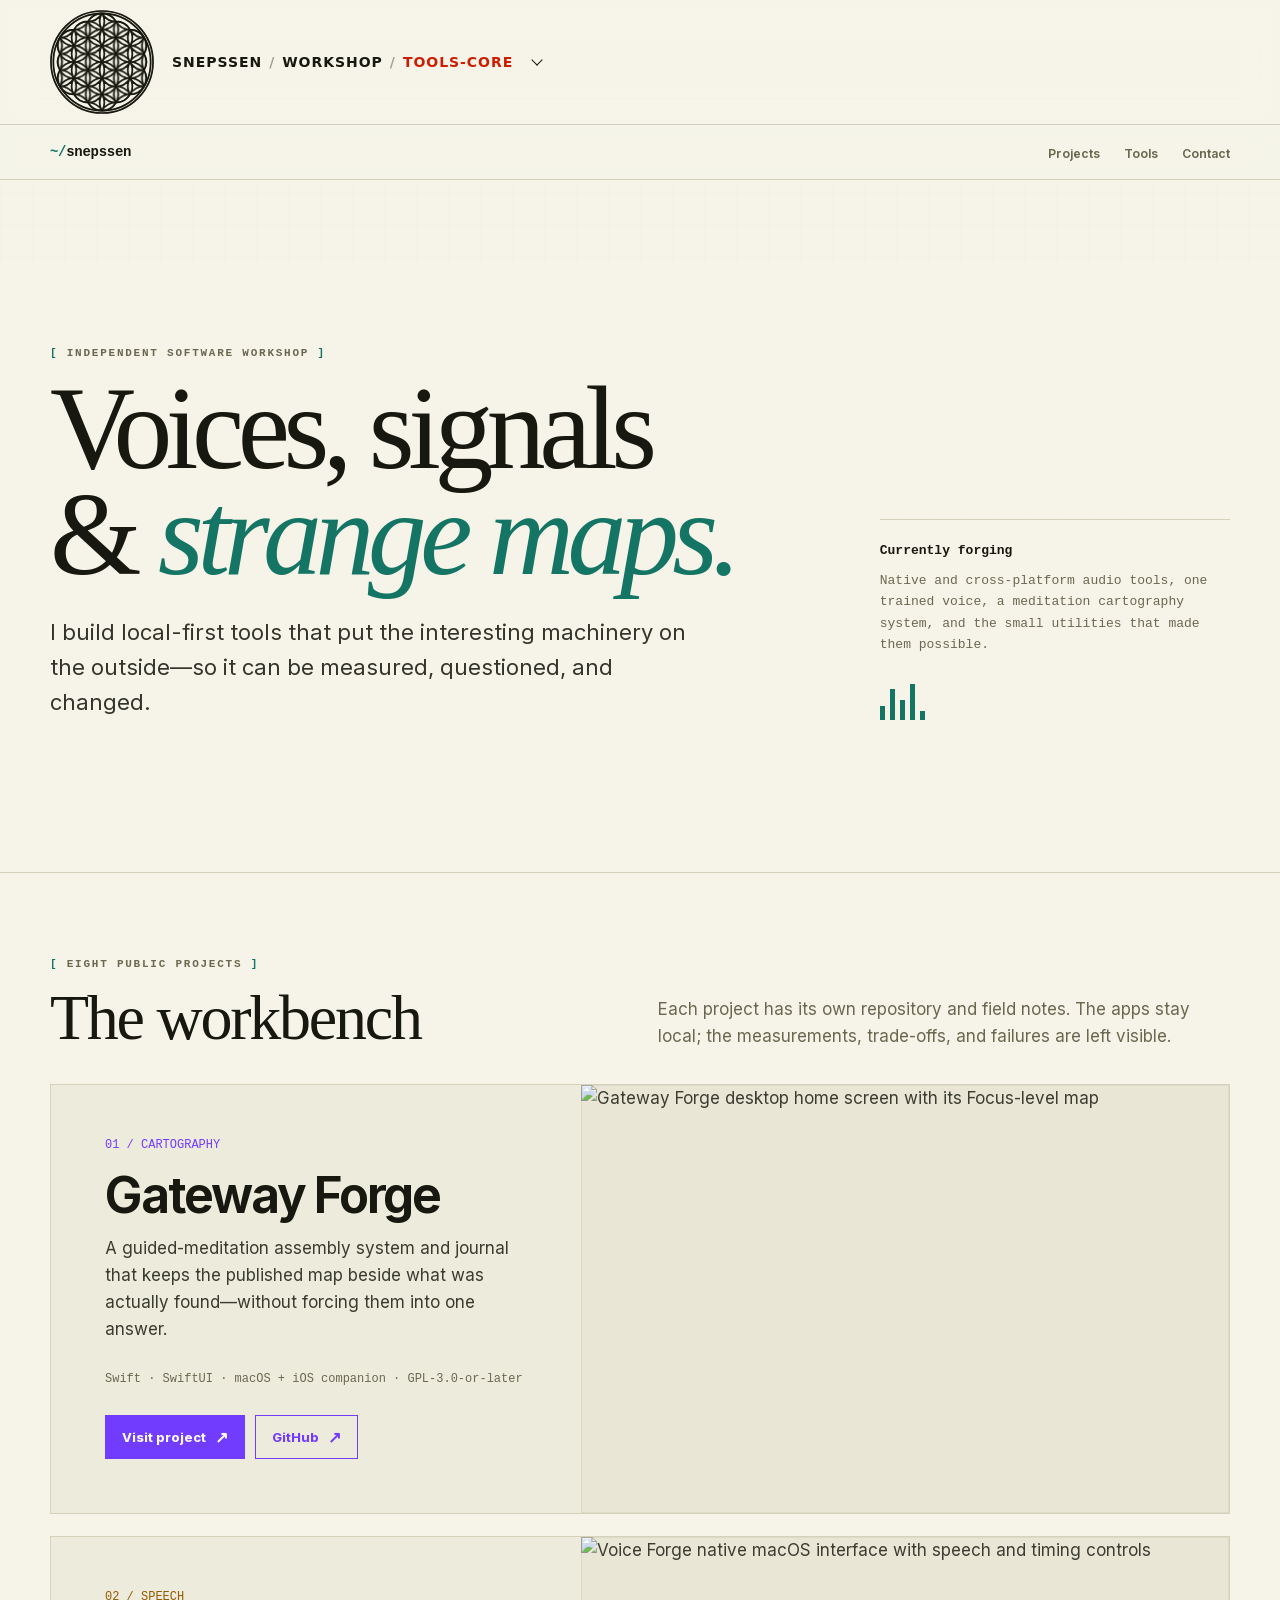
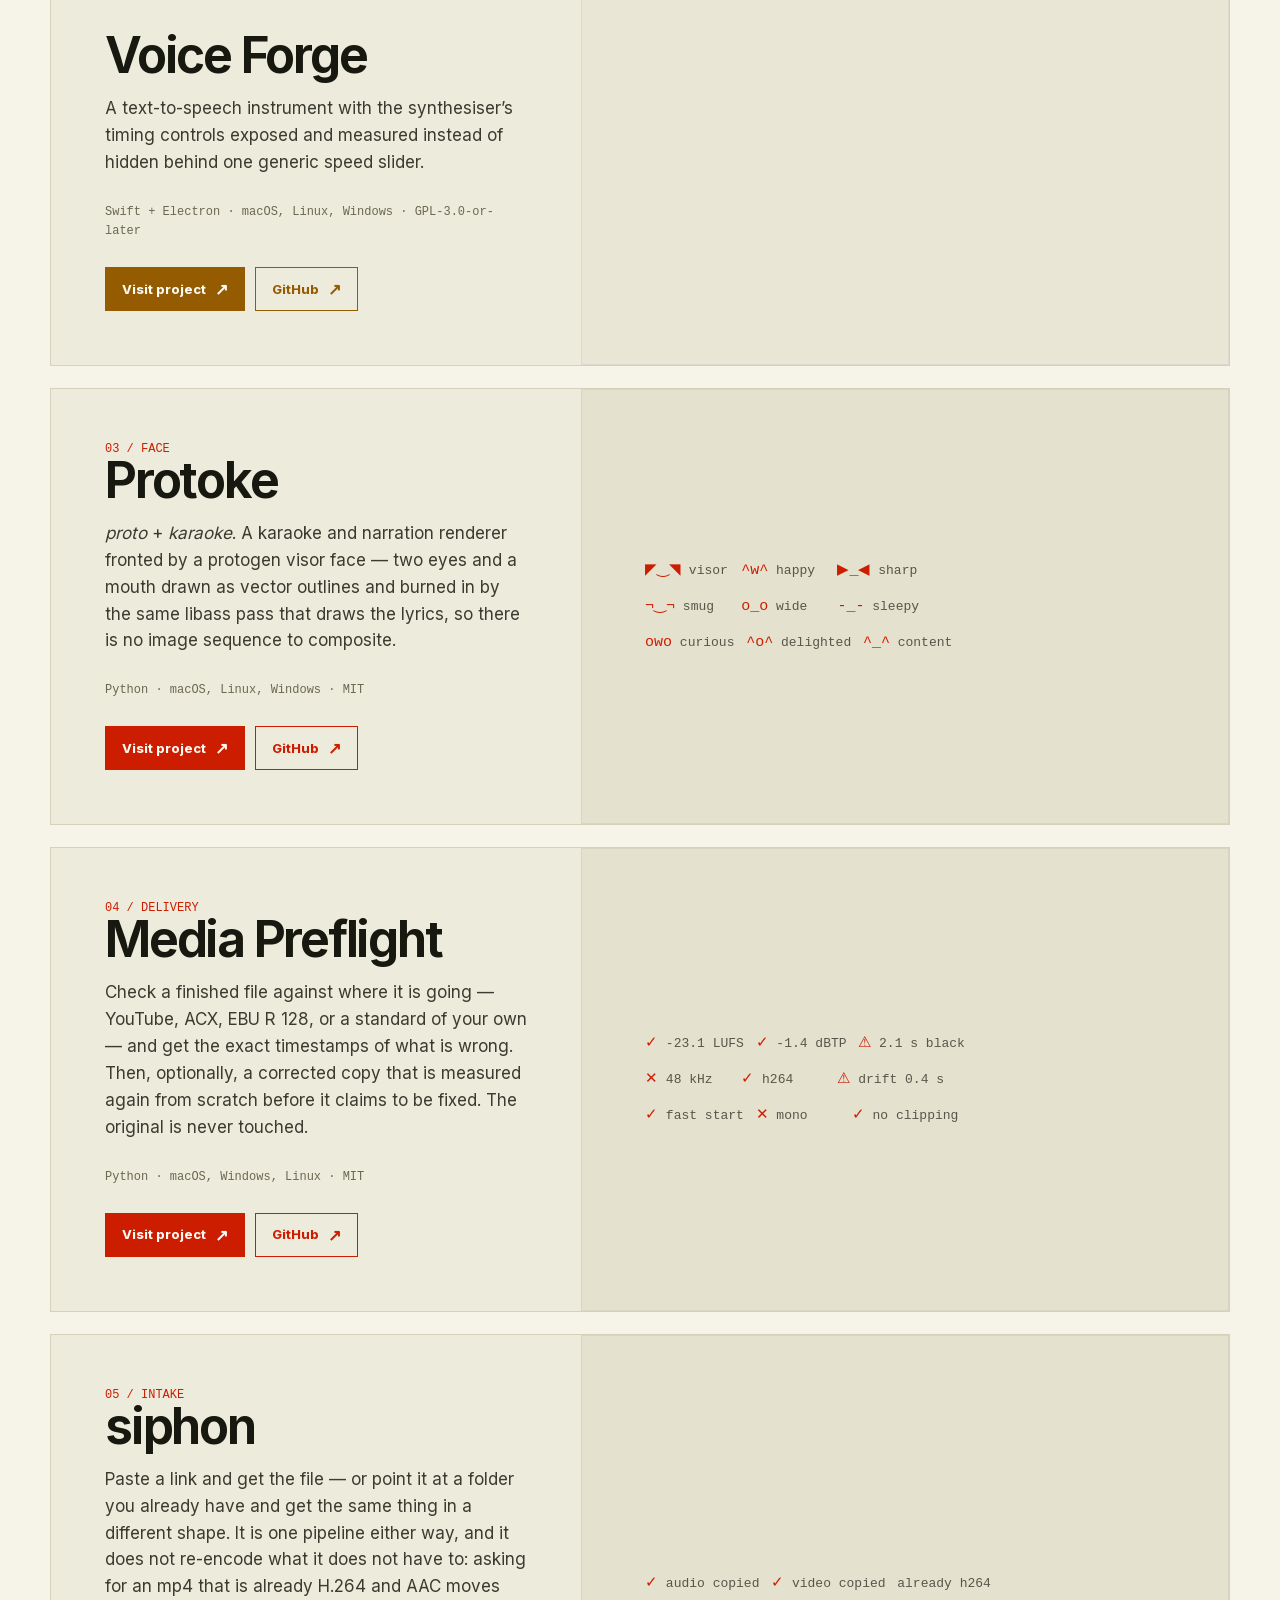
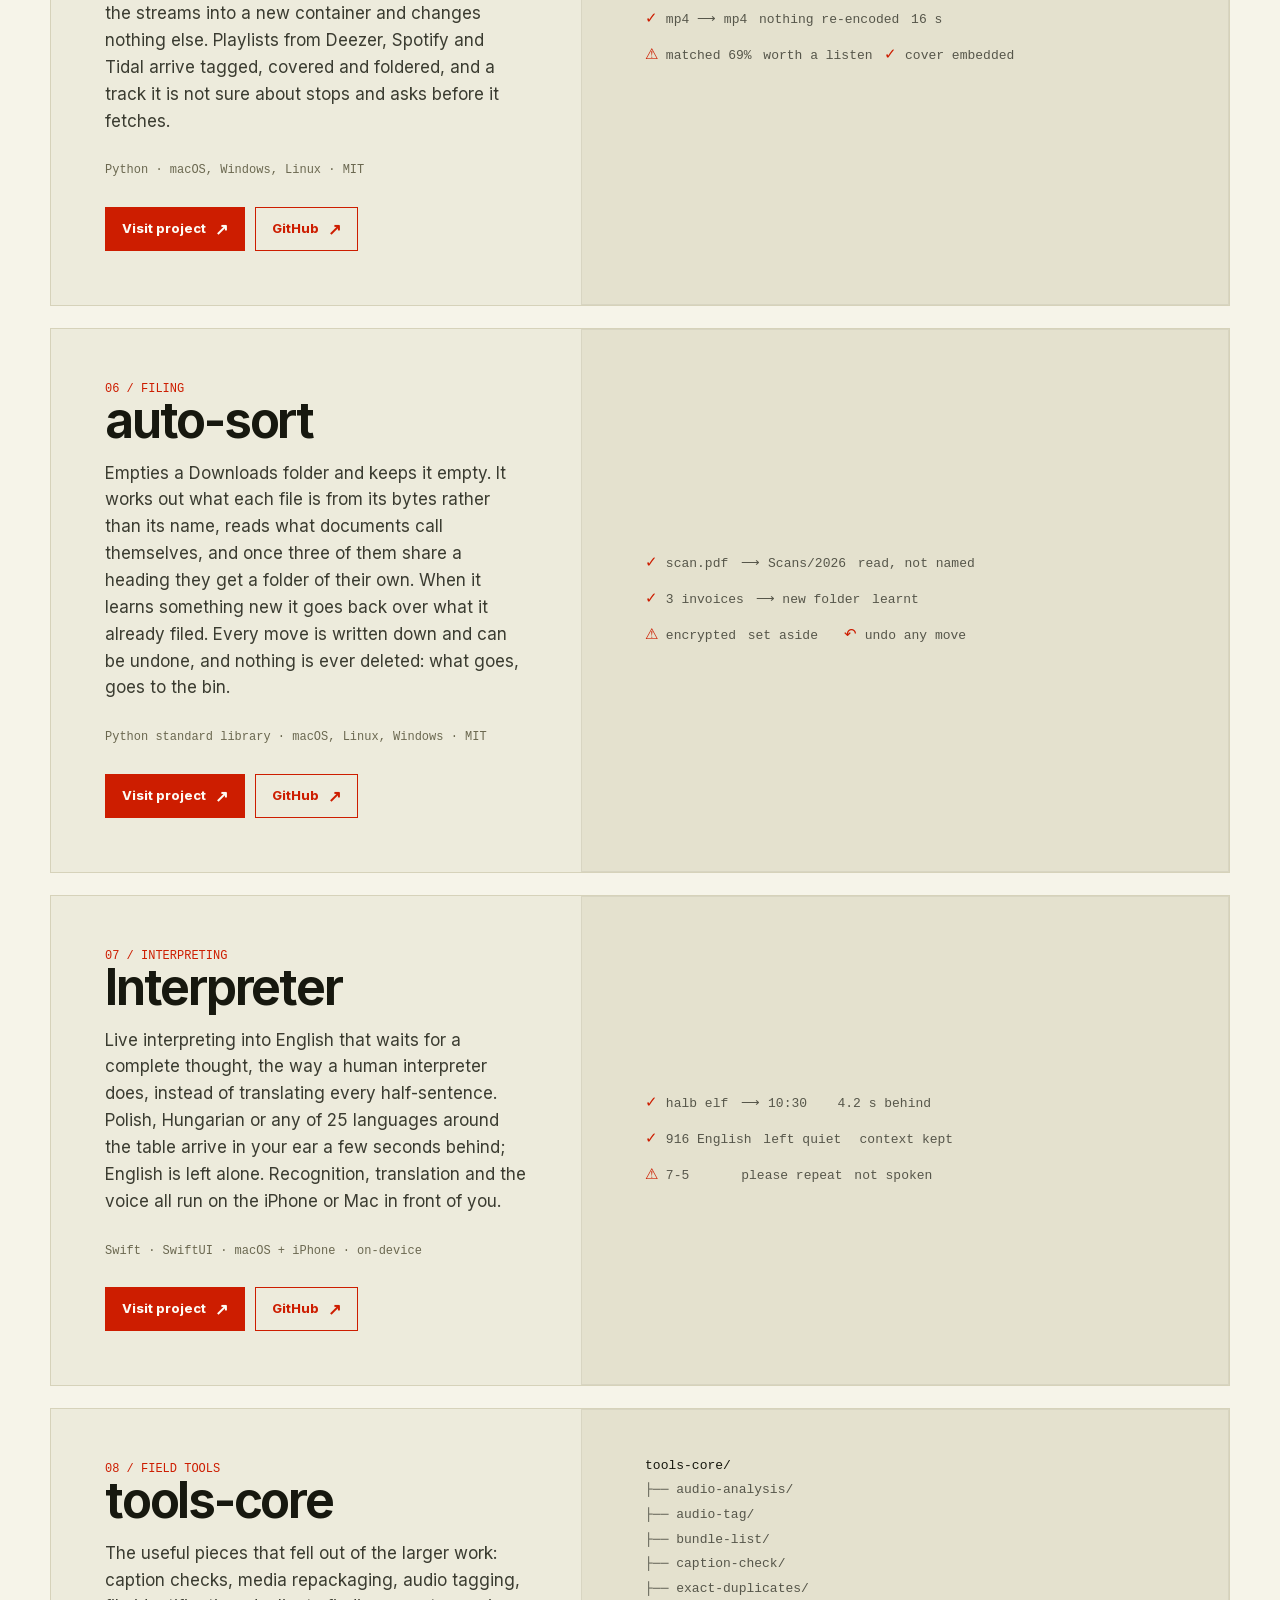
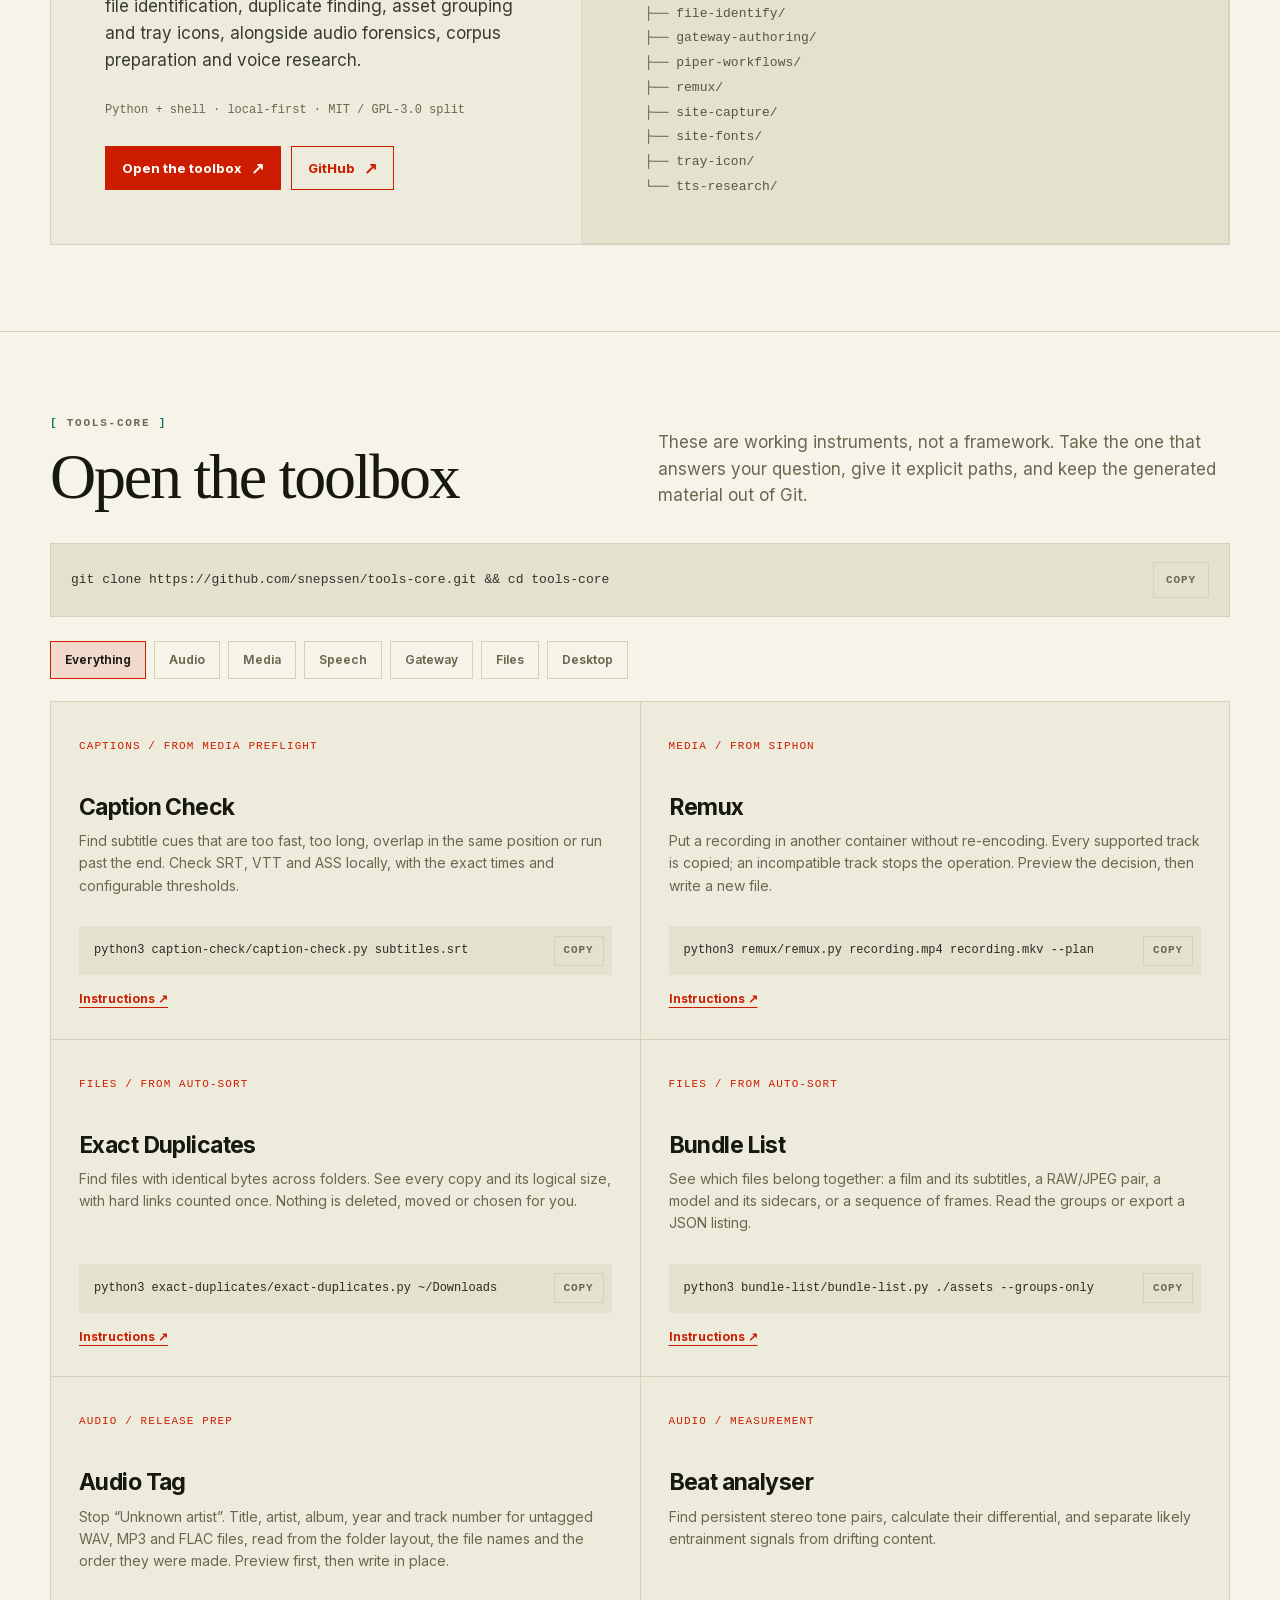
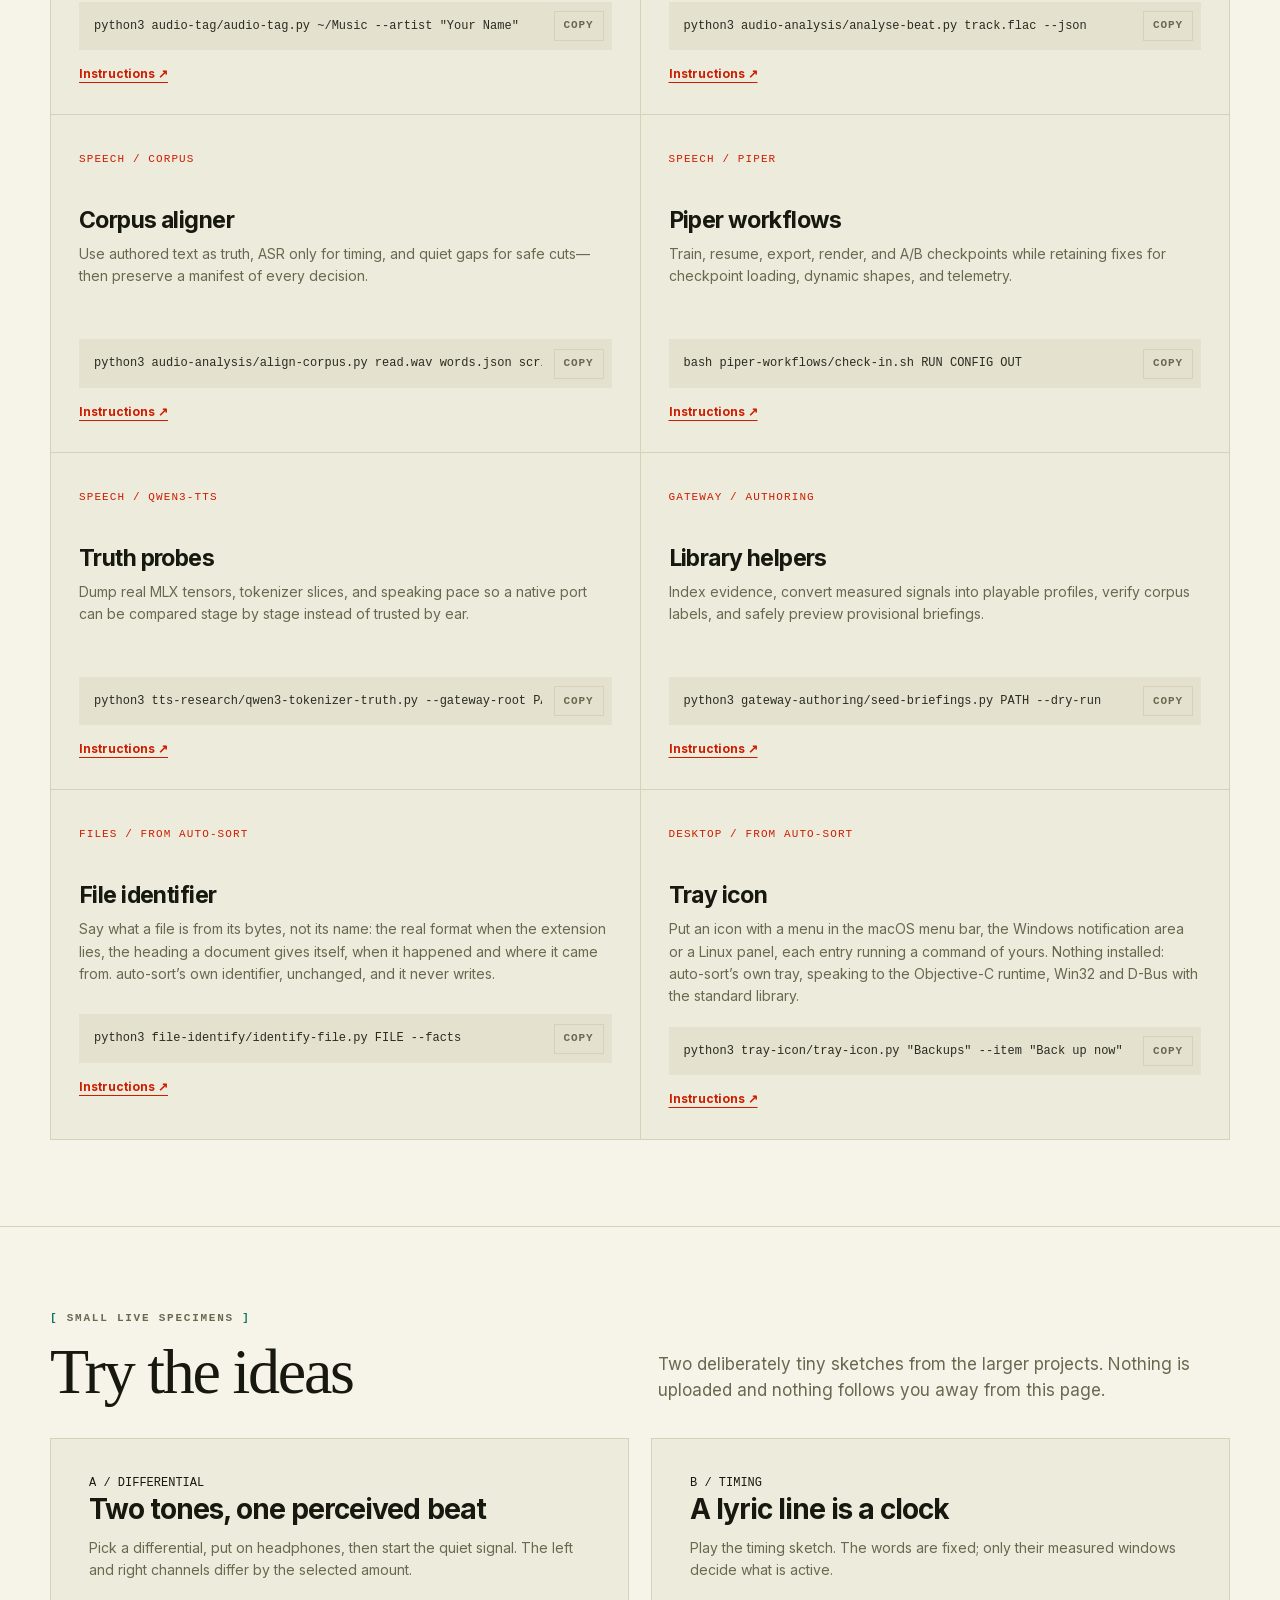
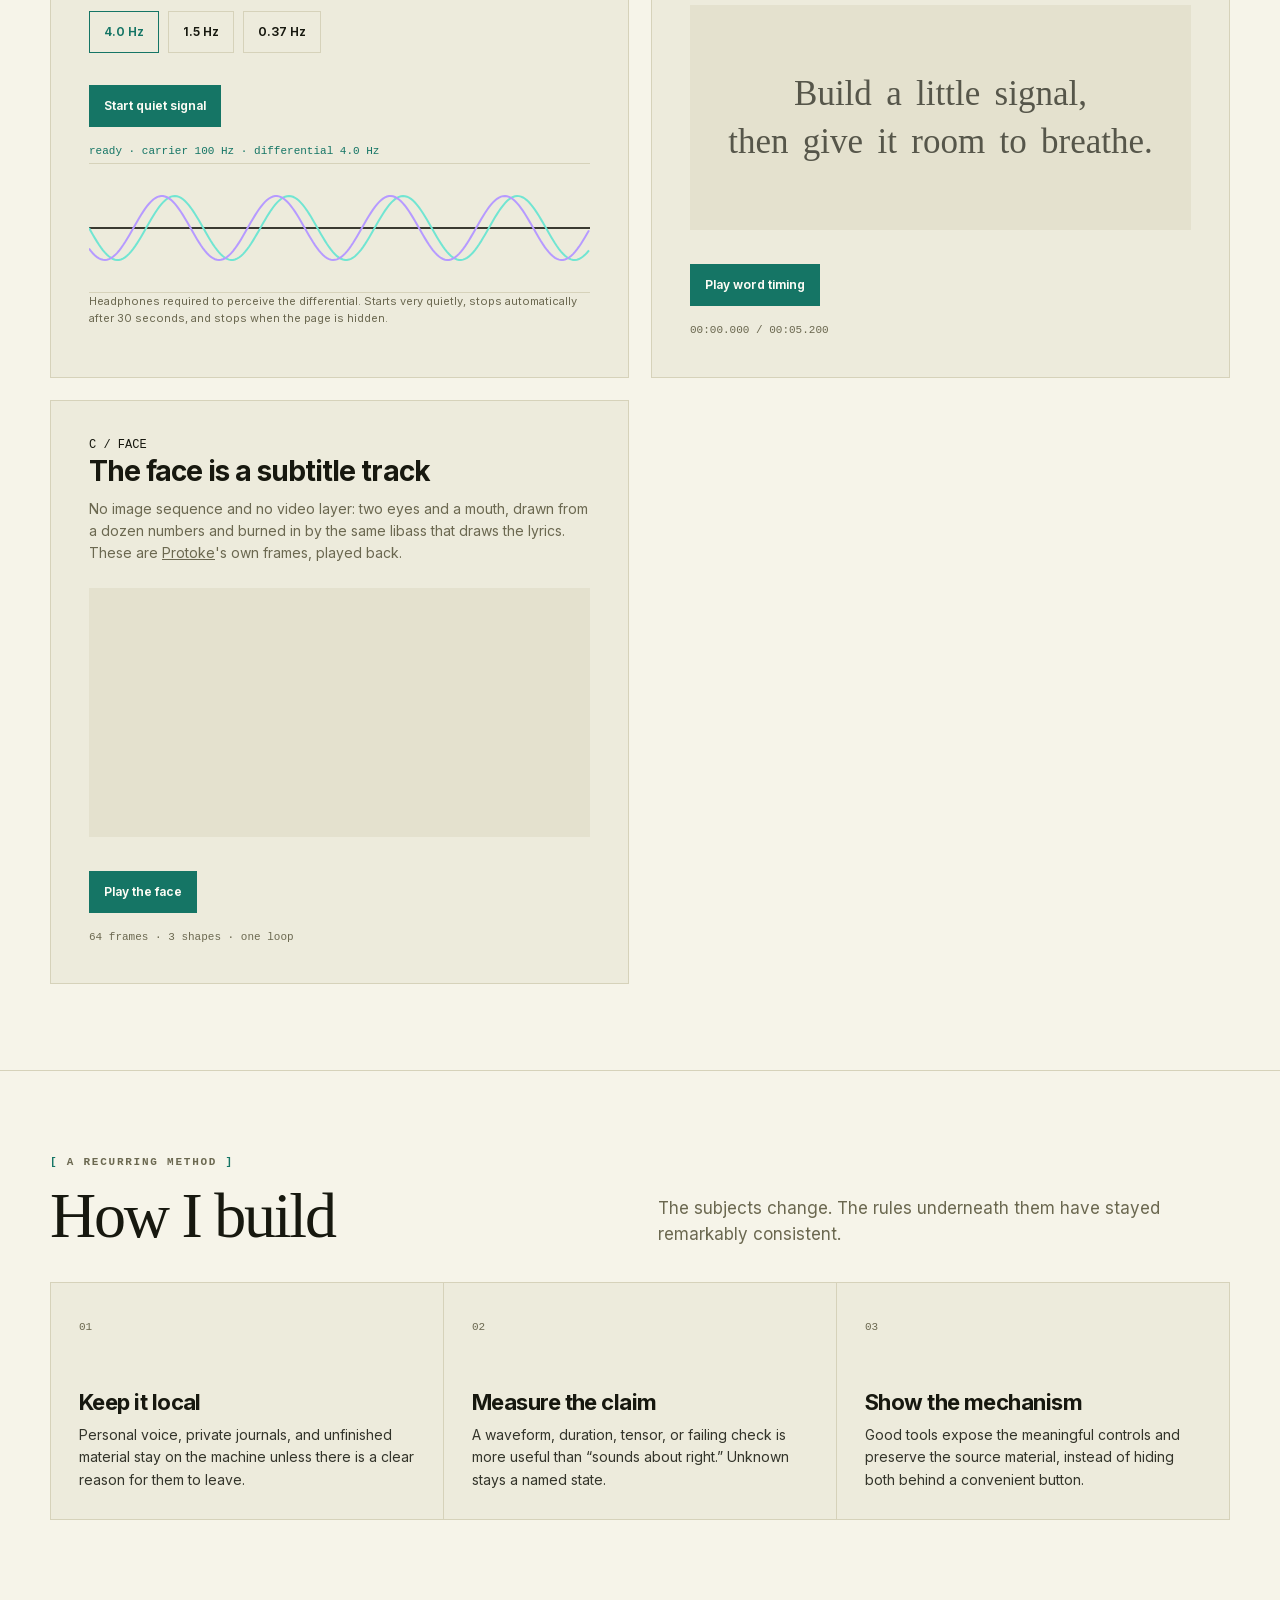
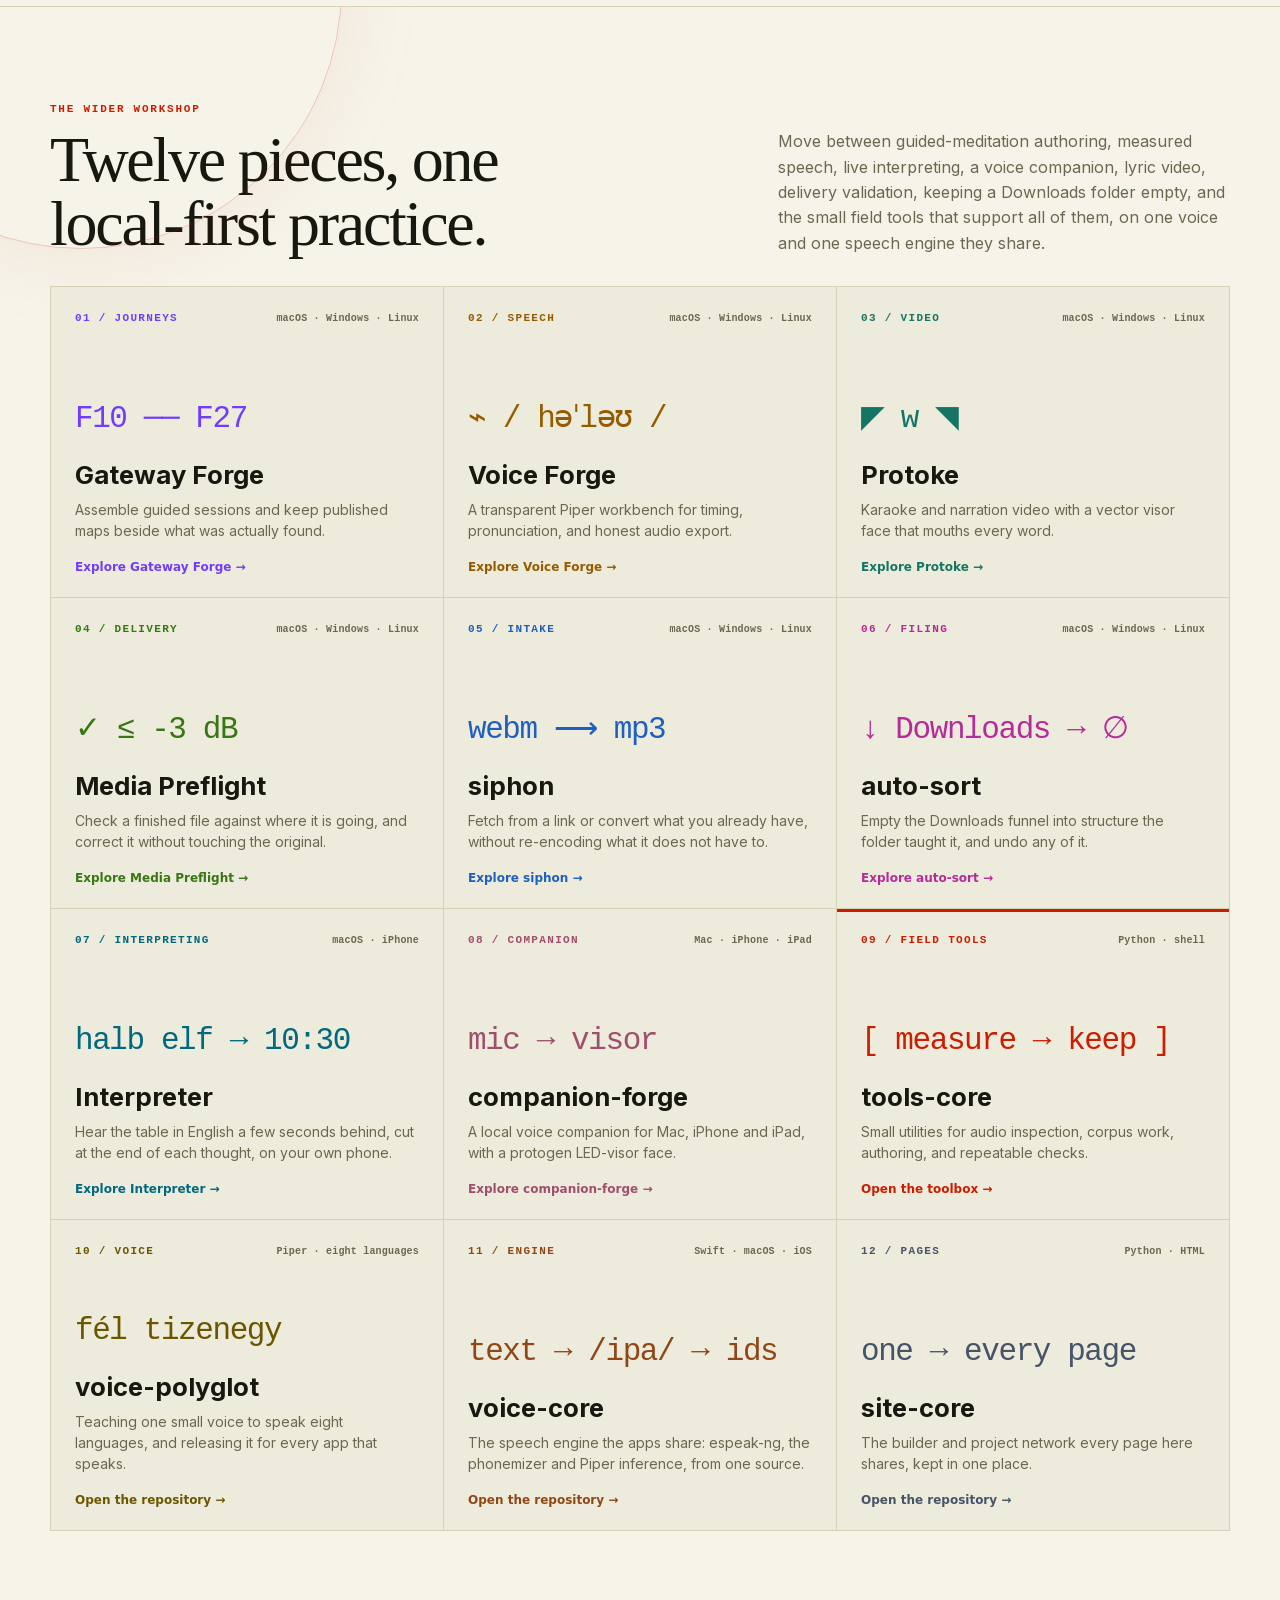
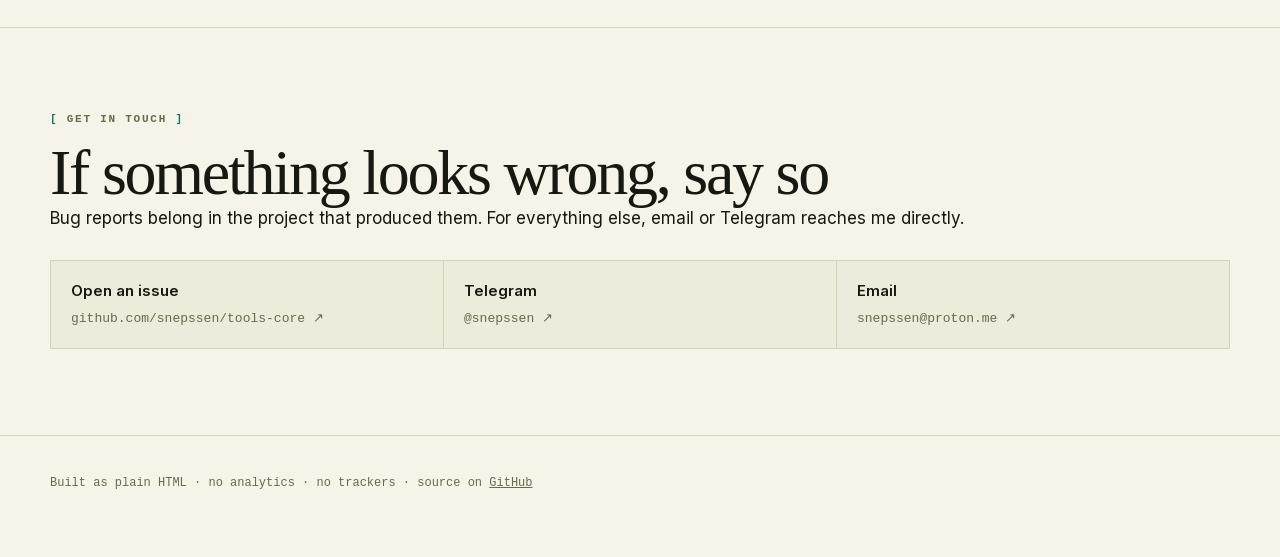
==== commit b9b156cc: "Workshop pages: rename translate-core/companion-core to interpreter-forge/companion-forge (from site" ====
--- a/docs/index.html
+++ b/docs/index.html
@@ -450,8 +450,8 @@
         <a data-project="media-preflight" style="--project-accent: var(--eco-preflight)" href="https://snepssen.github.io/media-preflight/">Media Preflight</a>
         <a data-project="siphon" style="--project-accent: var(--eco-siphon)" href="https://snepssen.github.io/siphon/">siphon</a>
         <a data-project="auto-sort" style="--project-accent: var(--eco-autosort)" href="https://snepssen.github.io/auto-sort/">auto-sort</a>
-        <a data-project="translate-core" style="--project-accent: var(--eco-interpreter)" href="https://snepssen.github.io/translate-core/">Interpreter</a>
-        <a data-project="companion-core" style="--project-accent: var(--eco-companion)" href="https://snepssen.github.io/companion-core/">companion-core</a>
+        <a data-project="interpreter-forge" style="--project-accent: var(--eco-interpreter)" href="https://snepssen.github.io/interpreter-forge/">Interpreter</a>
+        <a data-project="companion-forge" style="--project-accent: var(--eco-companion)" href="https://snepssen.github.io/companion-forge/">companion-forge</a>
         <a data-project="tools-core" style="--project-accent: var(--eco-tools)" href="https://snepssen.github.io/tools-core/">tools-core</a>
         <a data-project="voice-polyglot" style="--project-accent: var(--eco-polyglot)" href="https://github.com/snepssen/voice-polyglot">voice-polyglot</a>
         <a data-project="voice-core" style="--project-accent: var(--eco-voicecore)" href="https://github.com/snepssen/voice-core">voice-core</a>
@@ -879,19 +879,19 @@
             <p>Empty the Downloads funnel into structure the folder taught it, and undo any of it.</p>
             <span class="ecosystem-card__go">Explore auto-sort →</span>
           </a>
-          <a class="ecosystem-card" data-project="translate-core" style="--card-accent: var(--eco-interpreter)" href="https://snepssen.github.io/translate-core/">
+          <a class="ecosystem-card" data-project="interpreter-forge" style="--card-accent: var(--eco-interpreter)" href="https://snepssen.github.io/interpreter-forge/">
             <div class="ecosystem-card__index"><span>07 / INTERPRETING</span><span>macOS · iPhone</span></div>
             <div class="ecosystem-card__glyph" aria-hidden="true">halb elf → 10:30</div>
             <h3>Interpreter</h3>
             <p>Hear the table in English a few seconds behind, cut at the end of each thought, on your own phone.</p>
             <span class="ecosystem-card__go">Explore Interpreter →</span>
           </a>
-          <a class="ecosystem-card" data-project="companion-core" style="--card-accent: var(--eco-companion)" href="https://snepssen.github.io/companion-core/">
+          <a class="ecosystem-card" data-project="companion-forge" style="--card-accent: var(--eco-companion)" href="https://snepssen.github.io/companion-forge/">
             <div class="ecosystem-card__index"><span>08 / COMPANION</span><span>Mac · iPhone · iPad</span></div>
             <div class="ecosystem-card__glyph" aria-hidden="true">mic → visor</div>
-            <h3>companion-core</h3>
+            <h3>companion-forge</h3>
             <p>A local voice companion for Mac, iPhone and iPad, with a protogen LED-visor face.</p>
-            <span class="ecosystem-card__go">Explore companion-core →</span>
+            <span class="ecosystem-card__go">Explore companion-forge →</span>
           </a>
           <a class="ecosystem-card" data-project="tools-core" style="--card-accent: var(--eco-tools)" href="https://snepssen.github.io/tools-core/" aria-current="page">
             <div class="ecosystem-card__index"><span>09 / FIELD TOOLS</span><span>Python · shell</span></div>
--- a/docs/ecosystem.css
+++ b/docs/ecosystem.css
@@ -36,8 +36,8 @@
 body[data-project="auto-sort"]{
   --eco-current: var(--eco-autosort);
 }
-body[data-project="translate-core"] { --eco-current: var(--eco-interpreter); }
-body[data-project="companion-core"] { --eco-current: var(--eco-companion); }
+body[data-project="interpreter-forge"] { --eco-current: var(--eco-interpreter); }
+body[data-project="companion-forge"] { --eco-current: var(--eco-companion); }
 
 /* The five accents above are built for a dark ground and fail badly on a
    light one — measured against the lightest surface these pages use, the
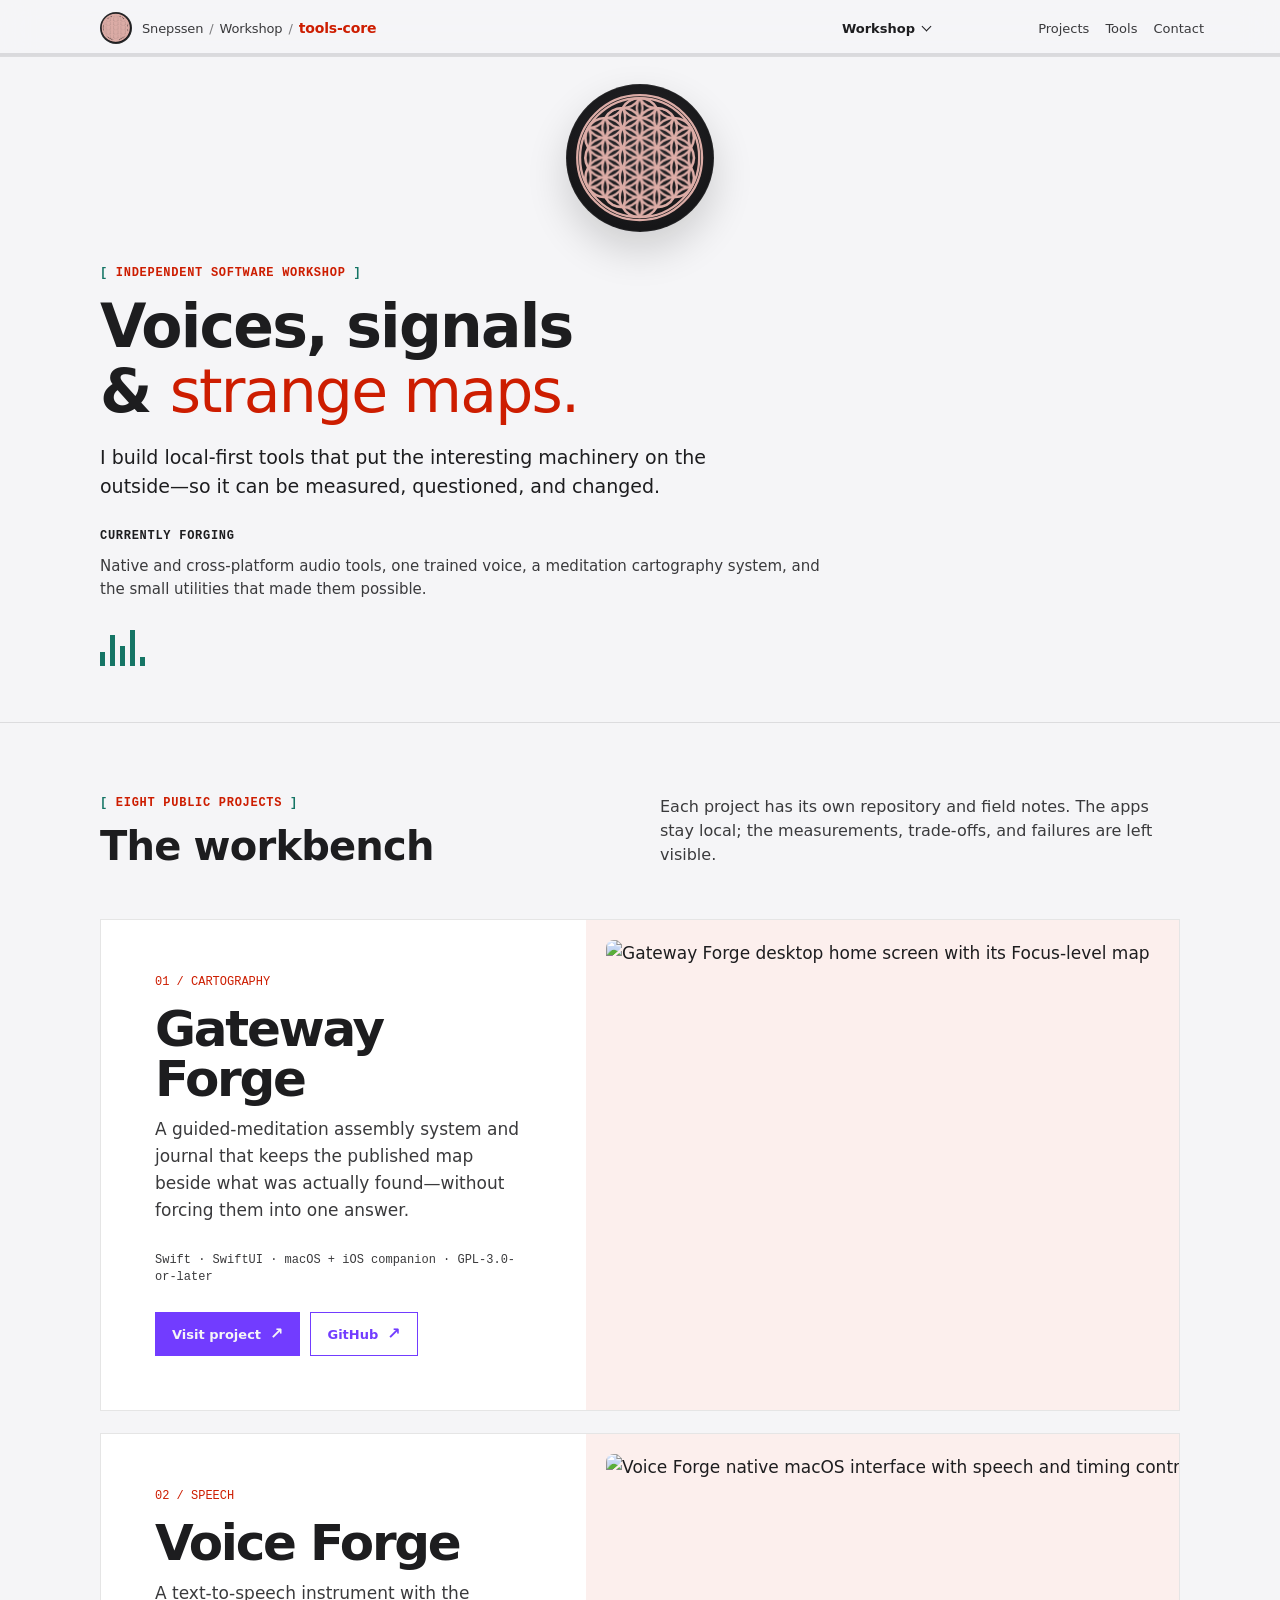
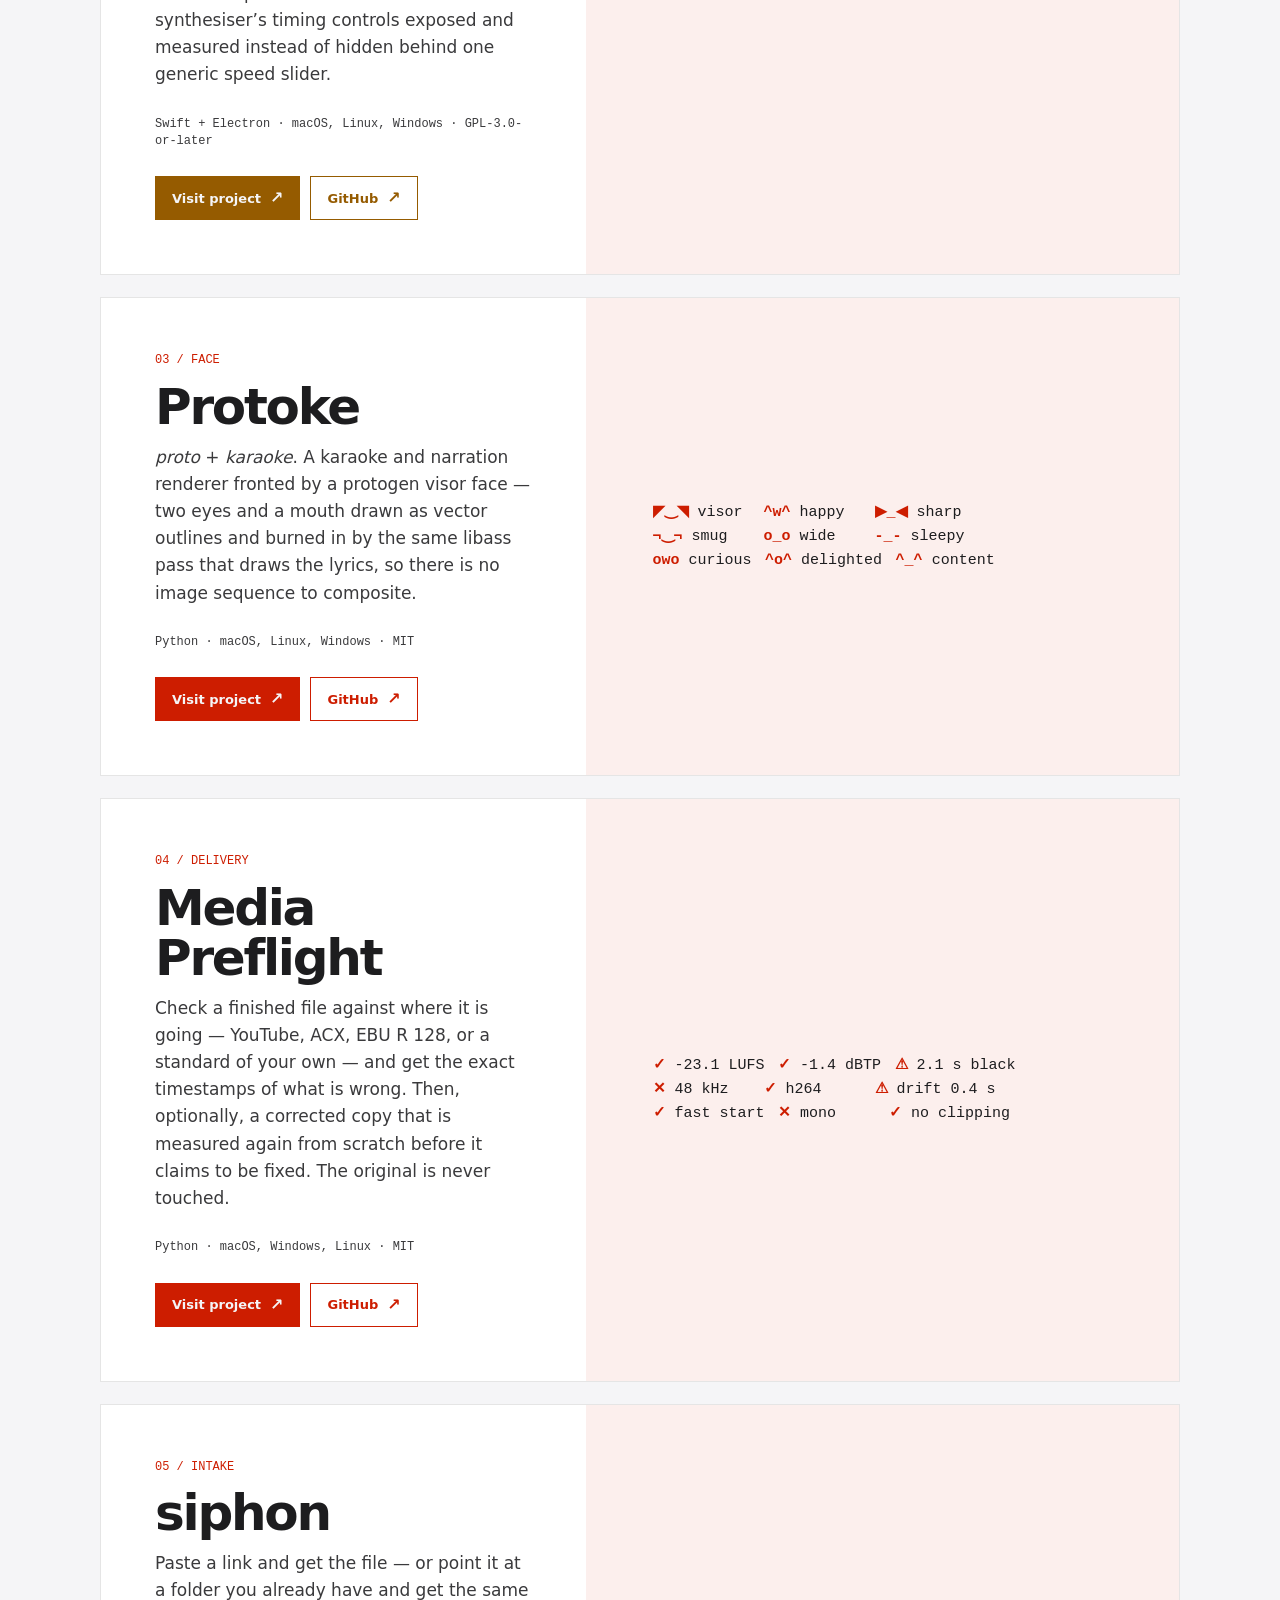
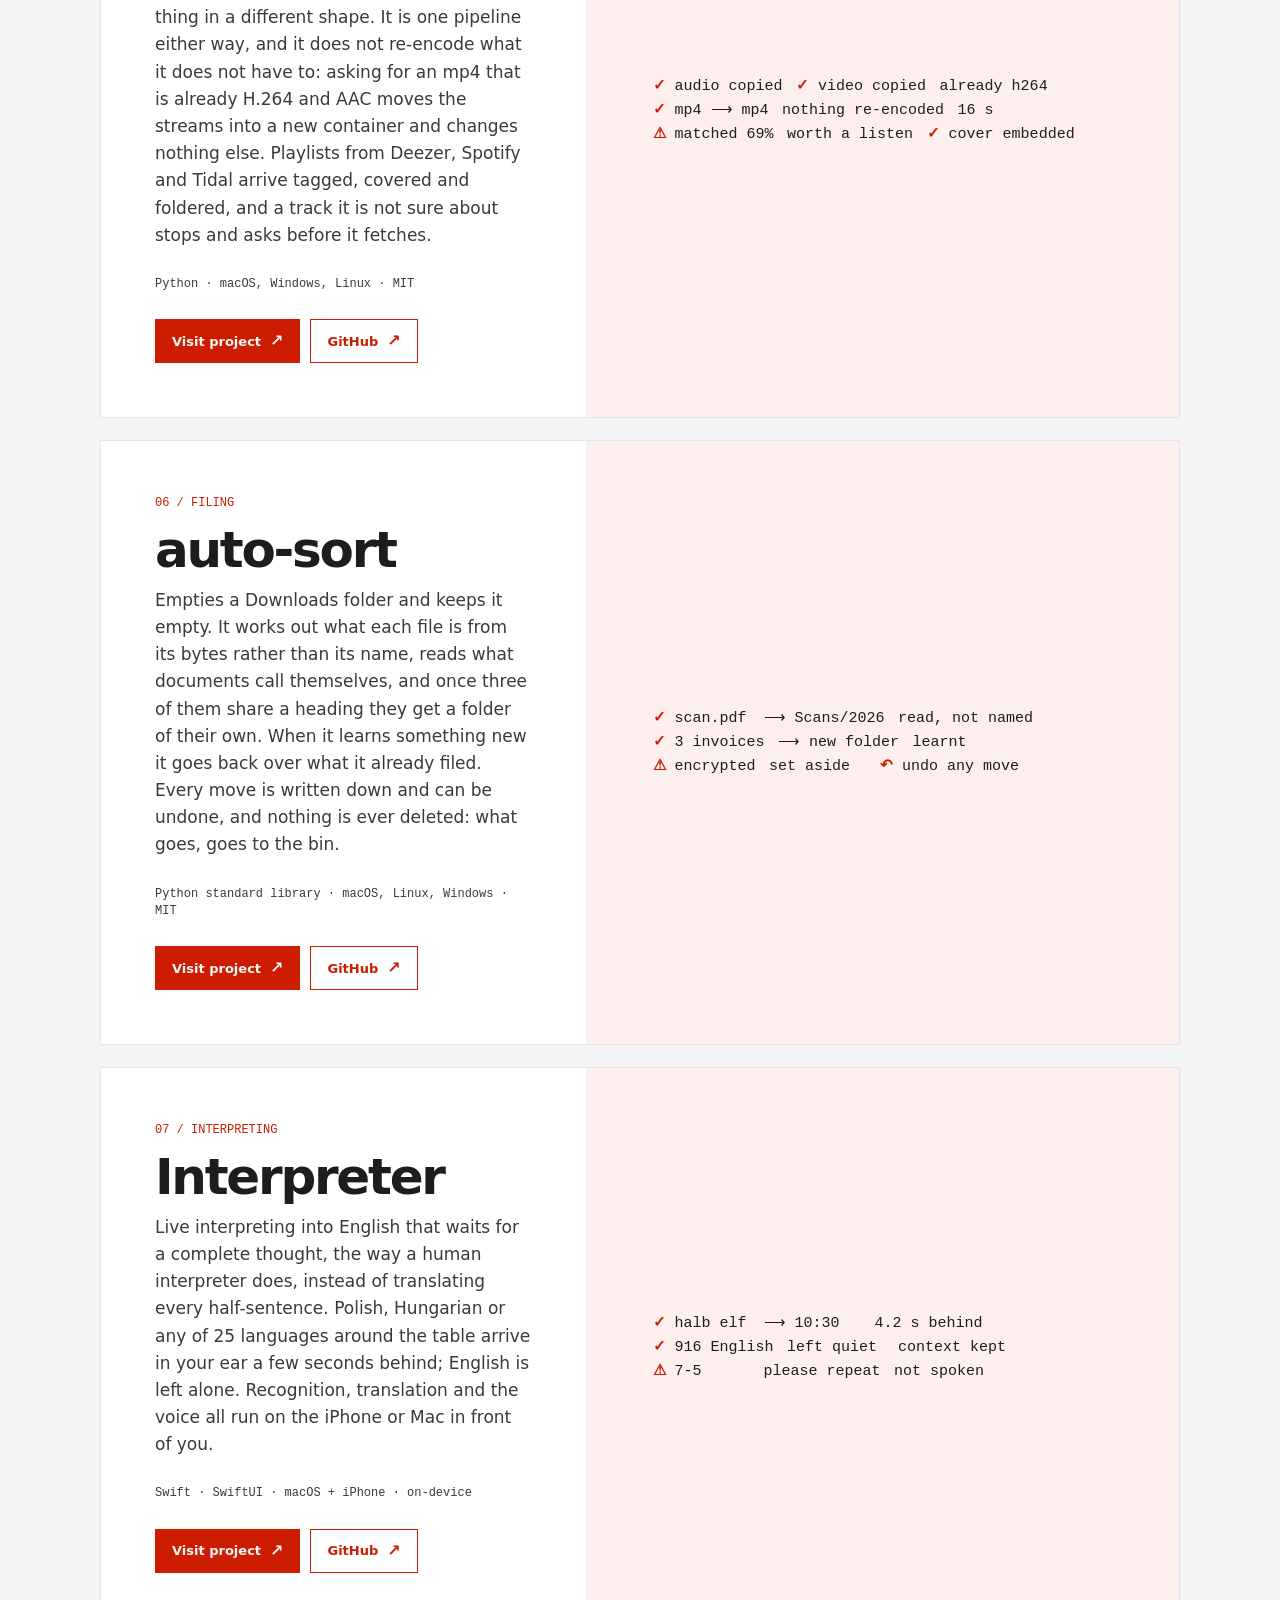
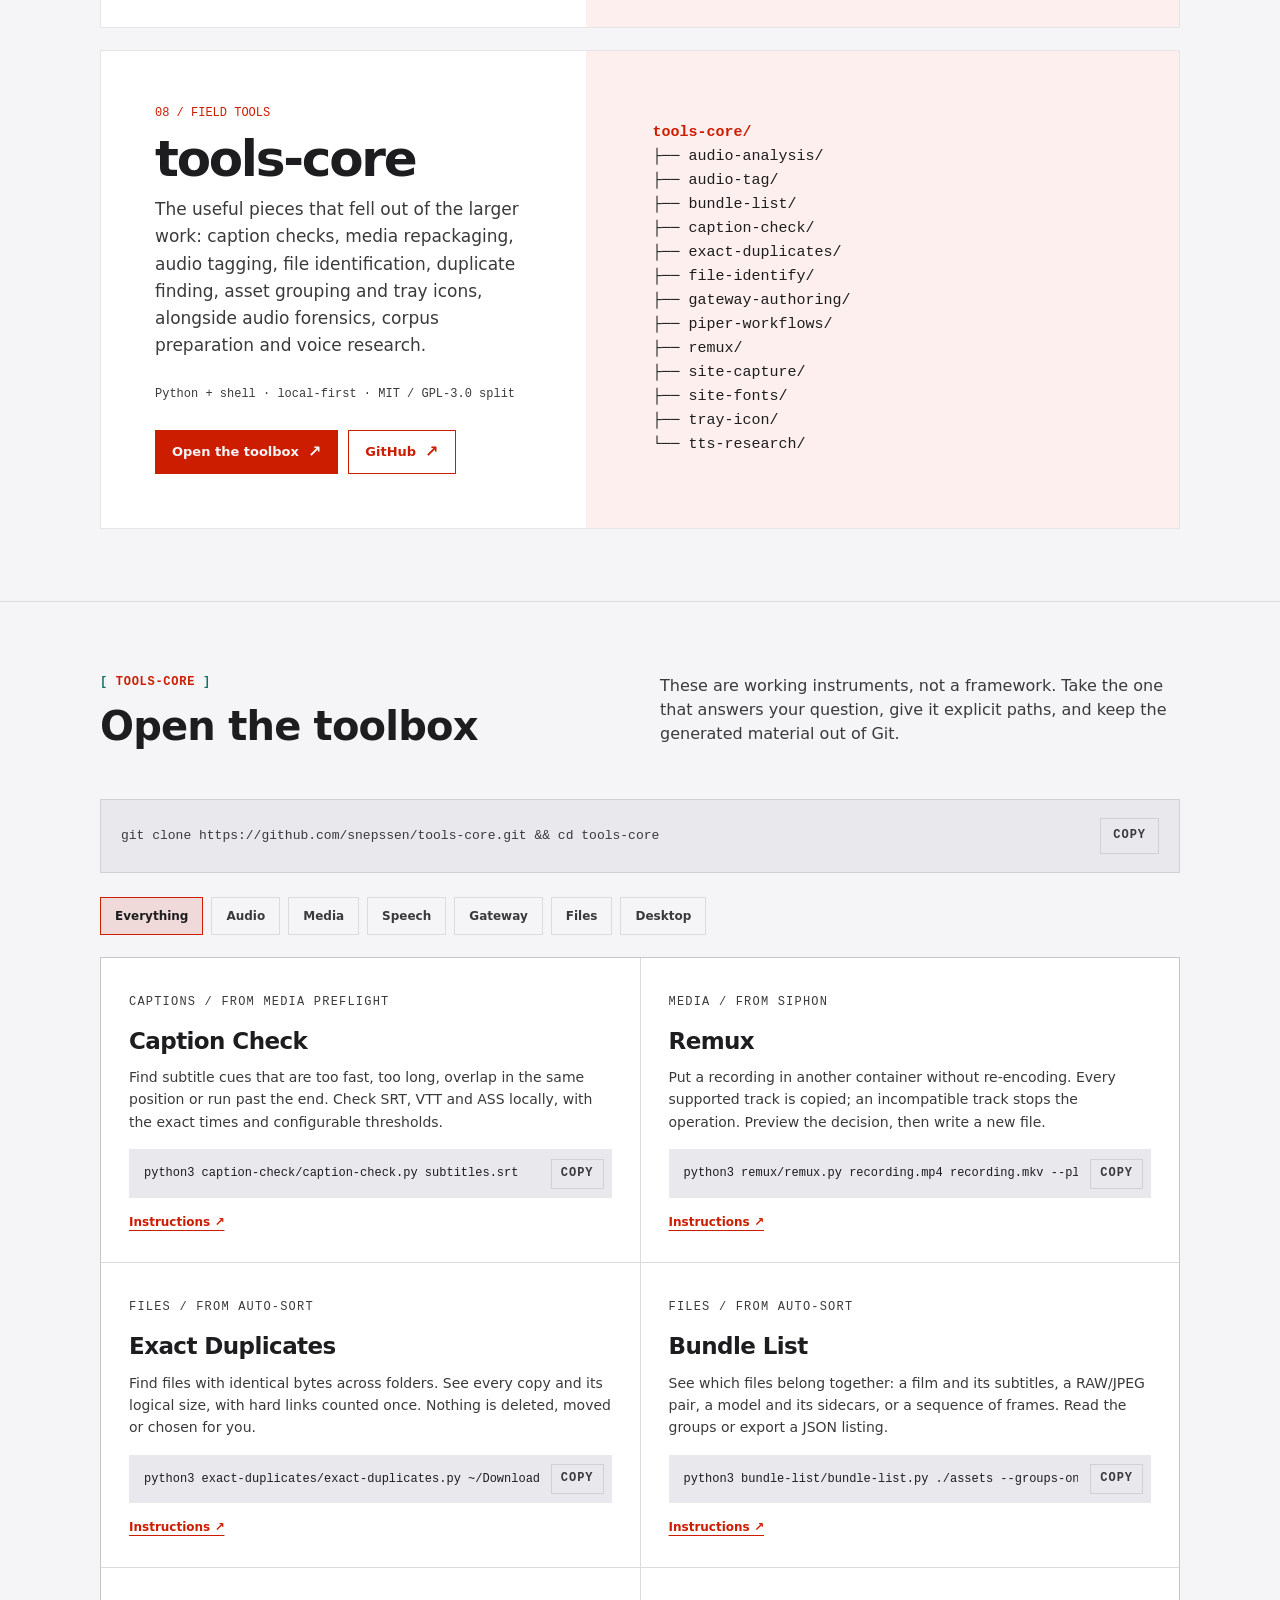
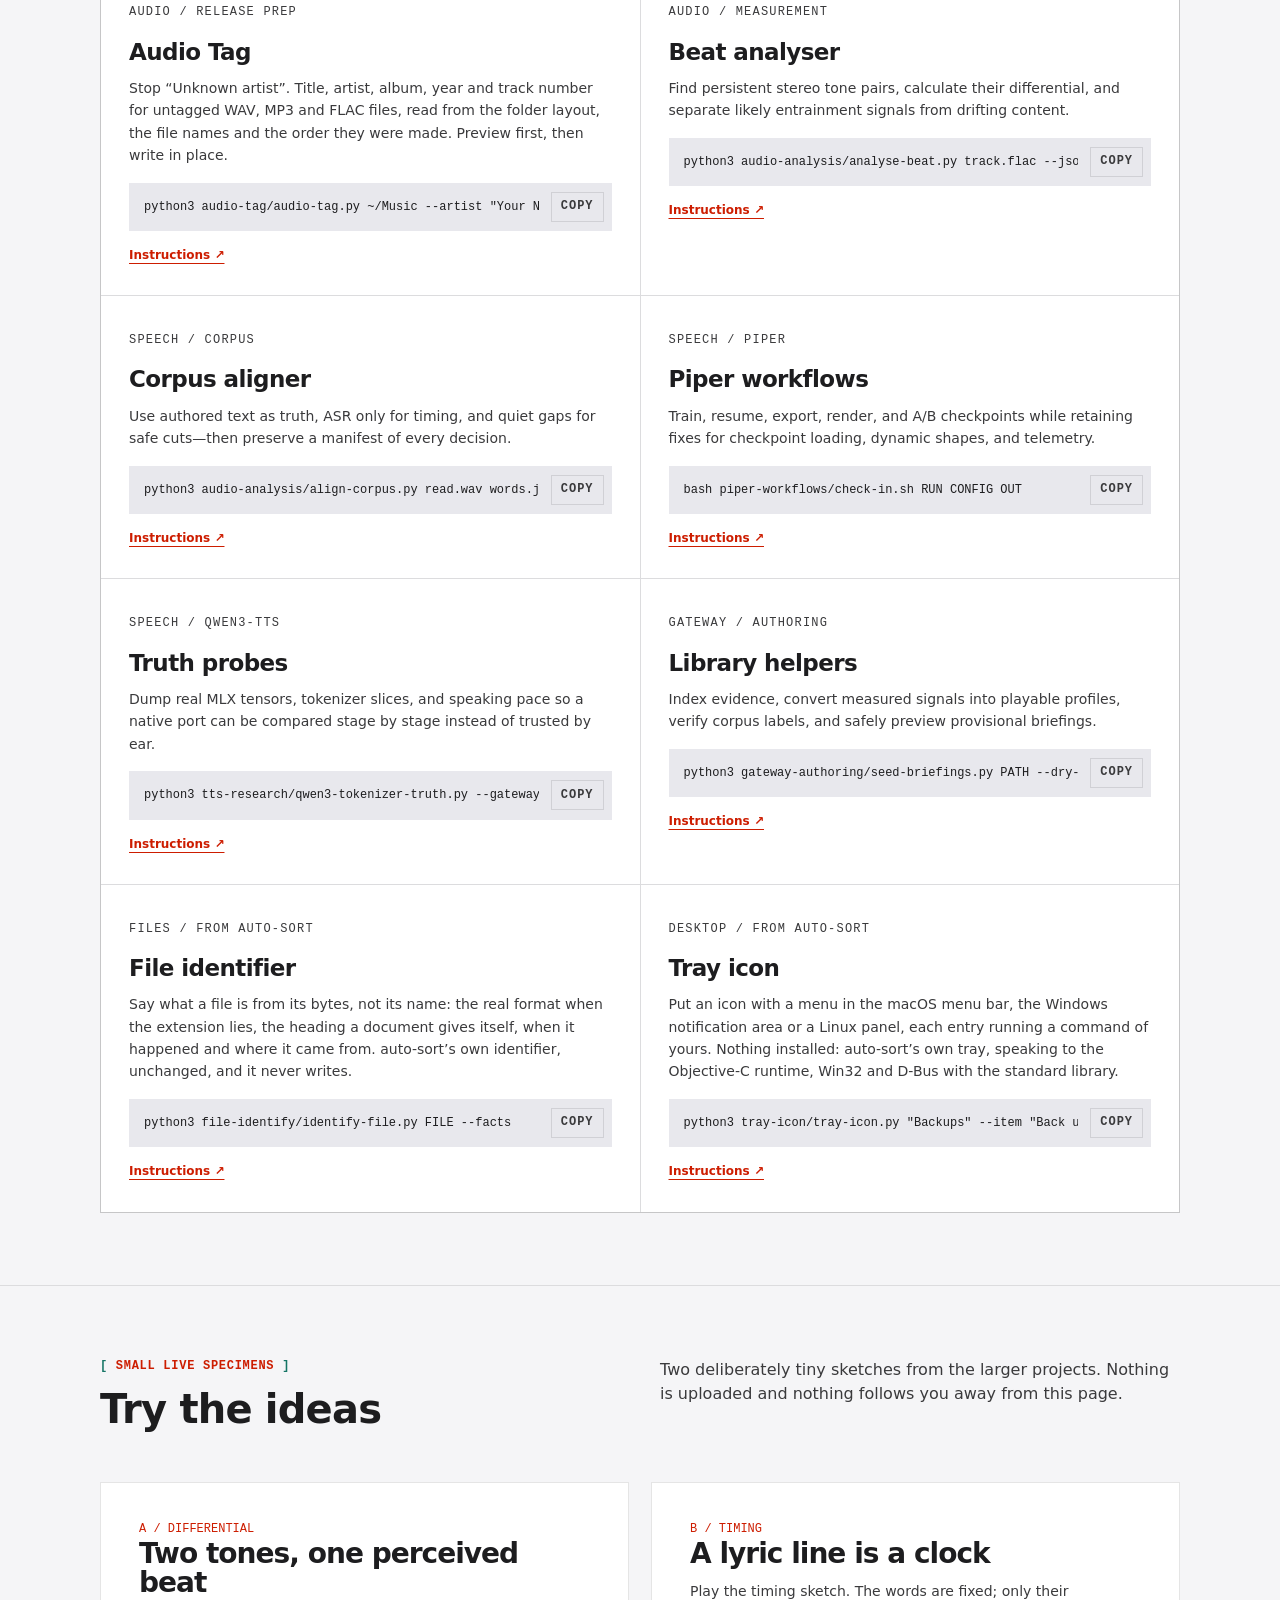
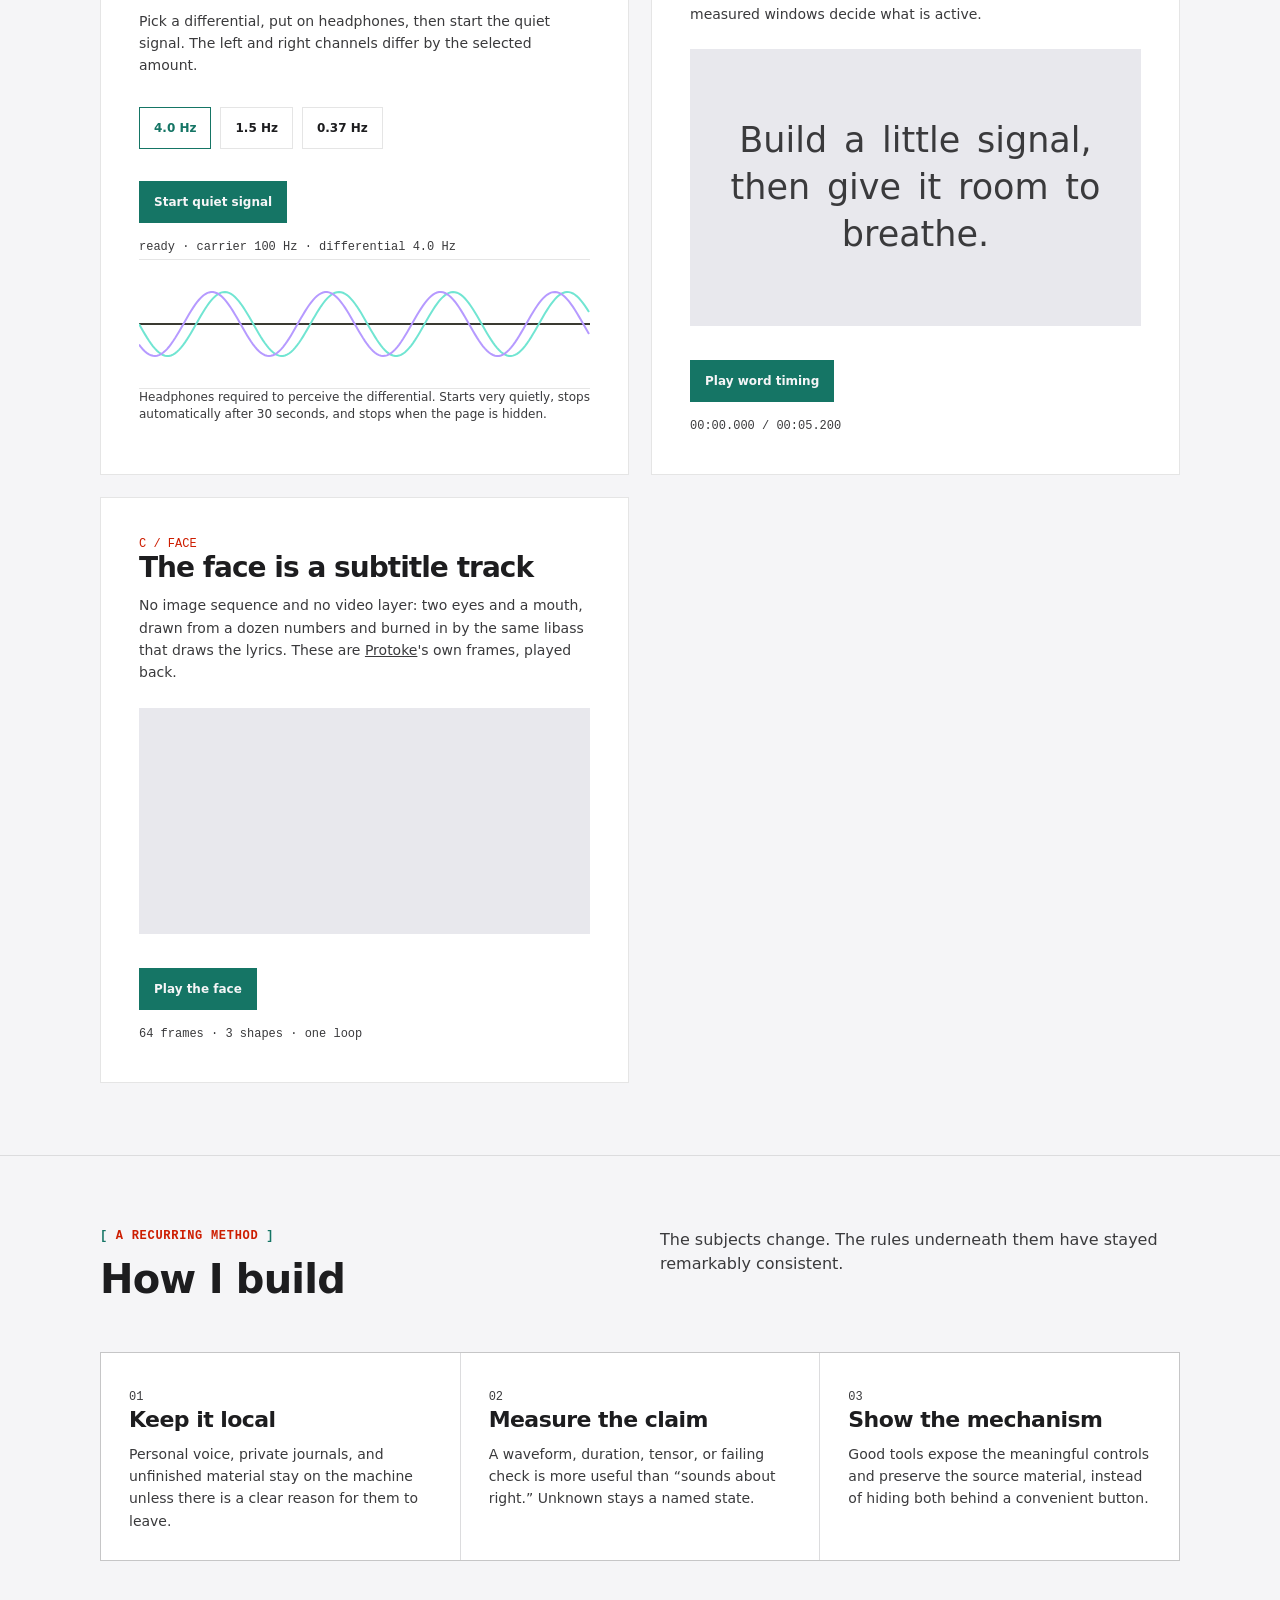
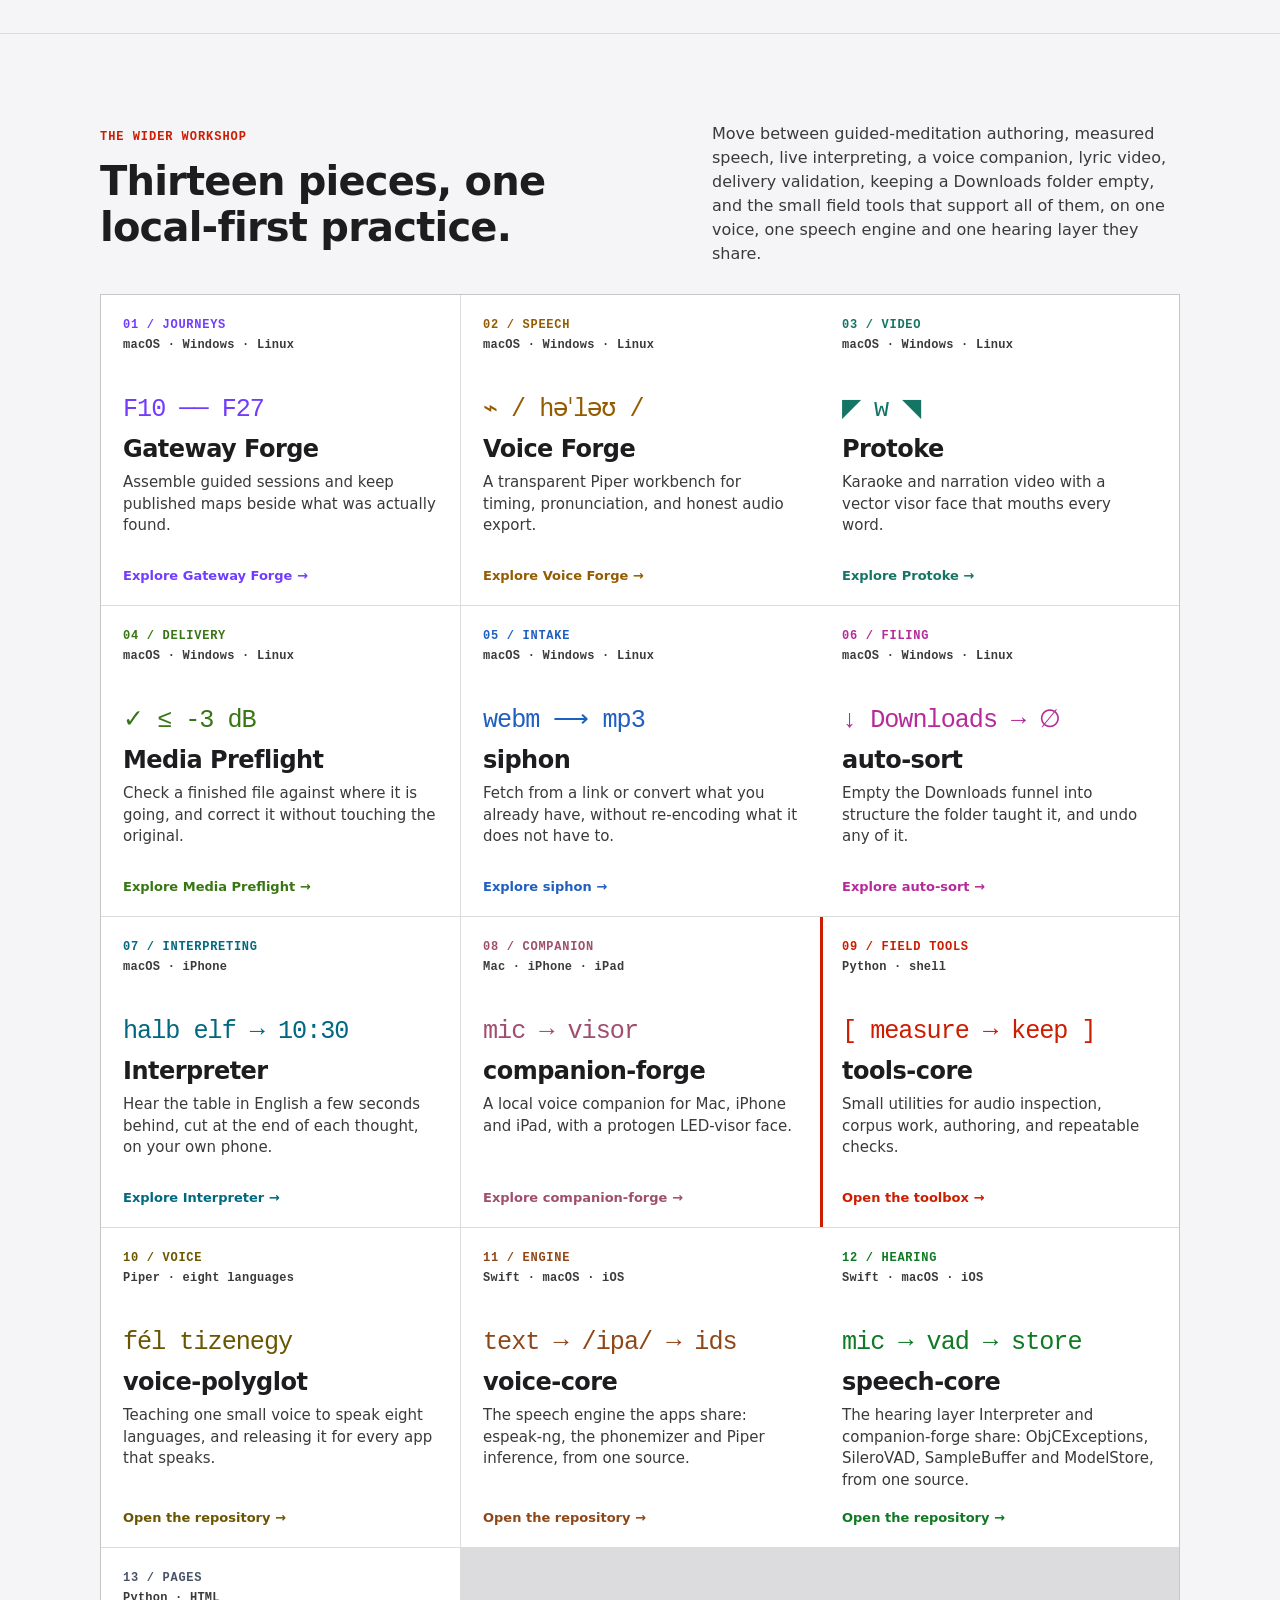
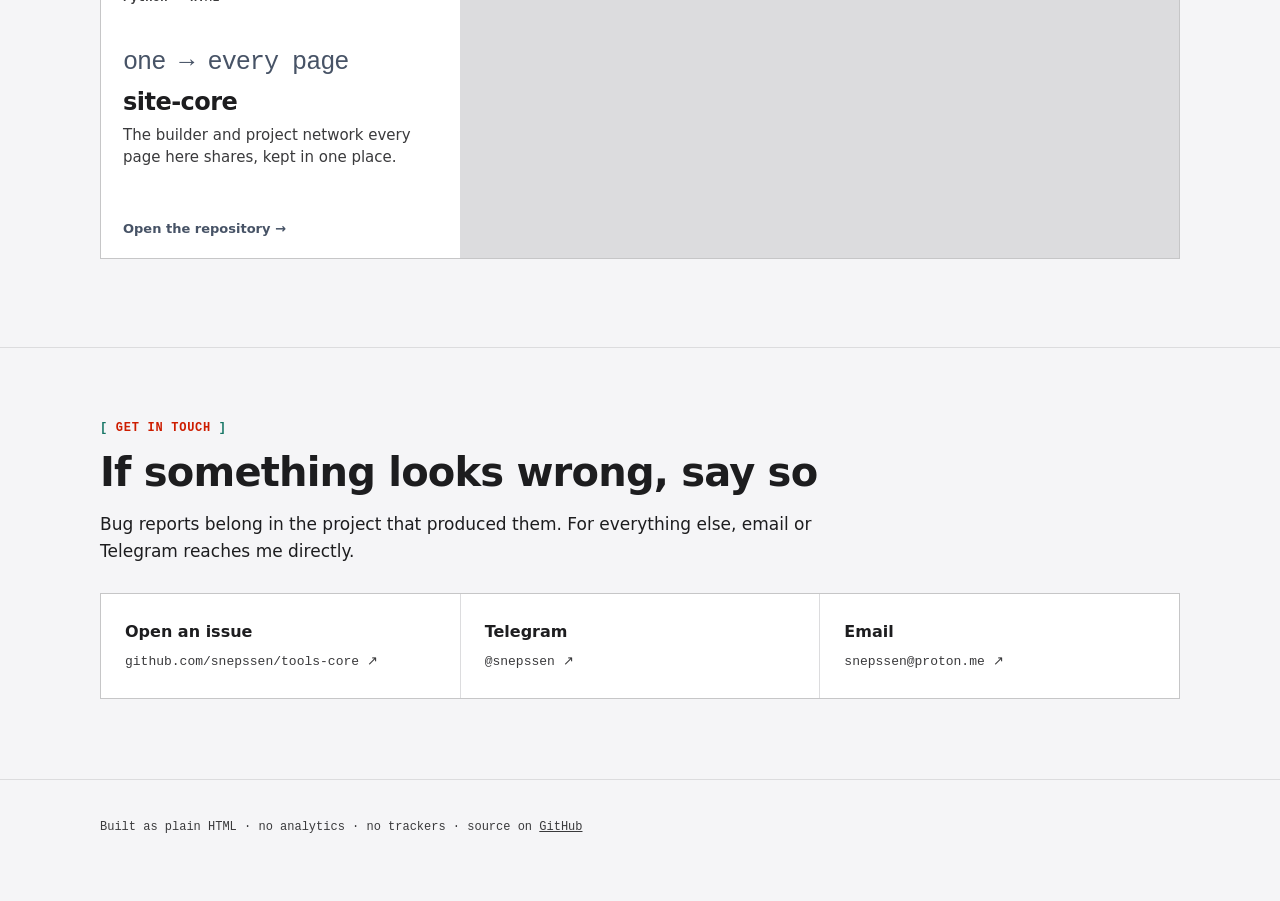
==== commit 053402fc: "Workshop pages: synced from site-core" ====
--- a/docs/index.html
+++ b/docs/index.html
@@ -364,17 +364,12 @@
 </head>
 <body data-project="tools-core">
   <span class="ecosystem-page-top" id="page-top" aria-hidden="true"></span>
-  <div class="ecosystem-progress" aria-hidden="true"><span></span></div>
-  <nav class="ecosystem-rail" aria-label="Snepssen project network">
-    <div class="ecosystem-rail__inner">
-      <button class="ecosystem-rail__brand" type="button" aria-expanded="false"
-              aria-controls="ecosystem-projects" aria-label="Open workshop projects">
-        <span class="ecosystem-mark" aria-hidden="true">
+  <span class="ecosystem-mark ecosystem-mark--piece" aria-hidden="true">
           <!-- Flower of Life geometry adapted from Pd4u's CC0 Wikimedia SVG:
                https://commons.wikimedia.org/wiki/File:Flower_of_Life_SVG.svg -->
           <svg class="ecosystem-mark__wire" viewBox="-250 -250 500 500" focusable="false">
             <defs>
-              <pattern id="ecosystem-flower-pattern" width="135.1" height="78" patternUnits="userSpaceOnUse">
+              <pattern id="piece-flower-pattern" width="135.1" height="78" patternUnits="userSpaceOnUse">
                 <g class="ecosystem-mark__pattern-lines">
                   <circle r="78" />
                   <circle r="78" cx="135.1" />
@@ -383,7 +378,7 @@
                   <path d="m0,0a78,78,0,0,1,0,78 78,78,0,0,1,135.1,0 78,78,0,0,1,0-78 78,78,0,0,1-135.1,0" />
                 </g>
               </pattern>
-              <pattern id="ecosystem-flower-mask-pattern" width="135.1" height="78" patternUnits="userSpaceOnUse">
+              <pattern id="piece-flower-mask-pattern" width="135.1" height="78" patternUnits="userSpaceOnUse">
                 <g fill="none" stroke="#fff" stroke-width="8">
                   <circle r="78" />
                   <circle r="78" cx="135.1" />
@@ -392,55 +387,129 @@
                   <path d="m0,0a78,78,0,0,1,0,78 78,78,0,0,1,135.1,0 78,78,0,0,1,0-78 78,78,0,0,1-135.1,0" />
                 </g>
               </pattern>
-              <mask id="ecosystem-flower-mask" x="-250" y="-250" width="500" height="500" maskUnits="userSpaceOnUse">
+              <mask id="piece-flower-mask" x="-250" y="-250" width="500" height="500" maskUnits="userSpaceOnUse">
                 <circle r="245.3" fill="none" stroke="#fff" stroke-width="8" />
                 <circle r="234" fill="none" stroke="#fff" stroke-width="8" />
-                <path fill="url(#ecosystem-flower-mask-pattern)" d="m0-234a78,78,0,0,1,67.55,39 78,78,0,0,1,67.55,39 78,78,0,0,1,67.55,117 78,78,0,0,1,0,78 78,78,0,0,1,-67.55,117 78,78,0,0,1,-67.55,39 78,78,0,0,1,-135.1,0 78,78,0,0,1,-67.55-39 78,78,0,0,1,-67.55-117 78,78,0,0,1,0-78 78,78,0,0,1,67.55-117 78,78,0,0,1,67.55-39 78,78,0,0,1,67.55-39z" />
+                <path fill="url(#piece-flower-mask-pattern)" d="m0-234a78,78,0,0,1,67.55,39 78,78,0,0,1,67.55,39 78,78,0,0,1,67.55,117 78,78,0,0,1,0,78 78,78,0,0,1,-67.55,117 78,78,0,0,1,-67.55,39 78,78,0,0,1,-135.1,0 78,78,0,0,1,-67.55-39 78,78,0,0,1,-67.55-117 78,78,0,0,1,0-78 78,78,0,0,1,67.55-117 78,78,0,0,1,67.55-39 78,78,0,0,1,67.55-39z" />
               </mask>
-              <clipPath id="ecosystem-flower-clip"><circle r="245.3" /></clipPath>
-              <radialGradient id="ecosystem-light-1">
-                <stop offset="0" stop-color="var(--eco-mark-c1)" />
-                <stop offset=".52" stop-color="var(--eco-mark-c1)" stop-opacity=".72" />
-                <stop offset="1" stop-color="var(--eco-mark-c1)" stop-opacity="0" />
+              <clipPath id="piece-flower-clip"><circle r="245.3" /></clipPath>
+              <radialGradient id="piece-light-1">
+                <stop offset="0" stop-color="var(--eco-flower)" />
+                <stop offset=".52" stop-color="var(--eco-flower)" stop-opacity=".72" />
+                <stop offset="1" stop-color="var(--eco-flower)" stop-opacity="0" />
               </radialGradient>
-              <radialGradient id="ecosystem-light-2">
-                <stop offset="0" stop-color="var(--eco-mark-c2)" />
-                <stop offset=".46" stop-color="var(--eco-mark-c2)" stop-opacity=".66" />
-                <stop offset="1" stop-color="var(--eco-mark-c2)" stop-opacity="0" />
+              <radialGradient id="piece-light-2">
+                <stop offset="0" stop-color="var(--eco-flower)" />
+                <stop offset=".46" stop-color="var(--eco-flower)" stop-opacity=".66" />
+                <stop offset="1" stop-color="var(--eco-flower)" stop-opacity="0" />
               </radialGradient>
-              <radialGradient id="ecosystem-light-3">
-                <stop offset="0" stop-color="var(--eco-mark-c3)" />
-                <stop offset=".42" stop-color="var(--eco-mark-c3)" stop-opacity=".58" />
-                <stop offset="1" stop-color="var(--eco-mark-c3)" stop-opacity="0" />
+              <radialGradient id="piece-light-3">
+                <stop offset="0" stop-color="var(--eco-flower)" />
+                <stop offset=".42" stop-color="var(--eco-flower)" stop-opacity=".58" />
+                <stop offset="1" stop-color="var(--eco-flower)" stop-opacity="0" />
               </radialGradient>
-              <radialGradient id="ecosystem-light-4">
-                <stop offset="0" stop-color="var(--eco-mark-c4)" stop-opacity=".96" />
-                <stop offset=".34" stop-color="var(--eco-mark-c4)" stop-opacity=".42" />
-                <stop offset="1" stop-color="var(--eco-mark-c4)" stop-opacity="0" />
+              <radialGradient id="piece-light-4">
+                <stop offset="0" stop-color="var(--eco-flower)" stop-opacity=".96" />
+                <stop offset=".34" stop-color="var(--eco-flower)" stop-opacity=".42" />
+                <stop offset="1" stop-color="var(--eco-flower)" stop-opacity="0" />
               </radialGradient>
             </defs>
             <g class="ecosystem-mark__base">
               <circle r="245.3" />
               <circle r="234" />
-              <path class="ecosystem-mark__field" fill="url(#ecosystem-flower-pattern)" d="m0-234a78,78,0,0,1,67.55,39 78,78,0,0,1,67.55,39 78,78,0,0,1,67.55,117 78,78,0,0,1,0,78 78,78,0,0,1,-67.55,117 78,78,0,0,1,-67.55,39 78,78,0,0,1,-135.1,0 78,78,0,0,1,-67.55-39 78,78,0,0,1,-67.55-117 78,78,0,0,1,0-78 78,78,0,0,1,67.55-117 78,78,0,0,1,67.55-39 78,78,0,0,1,67.55-39z" />
+              <path class="ecosystem-mark__field" fill="url(#piece-flower-pattern)" d="m0-234a78,78,0,0,1,67.55,39 78,78,0,0,1,67.55,39 78,78,0,0,1,67.55,117 78,78,0,0,1,0,78 78,78,0,0,1,-67.55,117 78,78,0,0,1,-67.55,39 78,78,0,0,1,-135.1,0 78,78,0,0,1,-67.55-39 78,78,0,0,1,-67.55-117 78,78,0,0,1,0-78 78,78,0,0,1,67.55-117 78,78,0,0,1,67.55-39 78,78,0,0,1,67.55-39z" />
             </g>
-            <g class="ecosystem-mark__colour" mask="url(#ecosystem-flower-mask)" clip-path="url(#ecosystem-flower-clip)">
+            <g class="ecosystem-mark__colour" mask="url(#piece-flower-mask)" clip-path="url(#piece-flower-clip)">
               <g class="ecosystem-mark__light-field">
-                <circle r="260" fill="var(--eco-mark-c0)" />
-                <ellipse cx="-112" cy="-92" rx="238" ry="182" fill="url(#ecosystem-light-1)" transform="rotate(-18 -112 -92)" />
-                <ellipse cx="118" cy="-42" rx="198" ry="144" fill="url(#ecosystem-light-2)" transform="rotate(31 118 -42)" />
-                <ellipse cx="-38" cy="132" rx="218" ry="158" fill="url(#ecosystem-light-3)" transform="rotate(47 -38 132)" />
-                <ellipse cx="58" cy="38" rx="116" ry="88" fill="url(#ecosystem-light-4)" transform="rotate(-36 58 38)" />
+                <circle r="260" fill="var(--eco-flower)" />
+                <ellipse cx="-112" cy="-92" rx="238" ry="182" fill="url(#piece-light-1)" transform="rotate(-18 -112 -92)" />
+                <ellipse cx="118" cy="-42" rx="198" ry="144" fill="url(#piece-light-2)" transform="rotate(31 118 -42)" />
+                <ellipse cx="-38" cy="132" rx="218" ry="158" fill="url(#piece-light-3)" transform="rotate(47 -38 132)" />
+                <ellipse cx="58" cy="38" rx="116" ry="88" fill="url(#piece-light-4)" transform="rotate(-36 58 38)" />
               </g>
             </g>
           </svg>
         </span>
-        <span class="ecosystem-rail__identity" aria-hidden="true">
+  <nav class="ecosystem-rail" aria-label="Snepssen project network">
+    <div class="ecosystem-progress" aria-hidden="true"><span></span></div>
+    <div class="ecosystem-rail__inner">
+      <a class="ecosystem-rail__home" href="#page-top">
+        <span class="ecosystem-mark" aria-hidden="true">
+          <!-- Flower of Life geometry adapted from Pd4u's CC0 Wikimedia SVG:
+               https://commons.wikimedia.org/wiki/File:Flower_of_Life_SVG.svg -->
+          <svg class="ecosystem-mark__wire" viewBox="-250 -250 500 500" focusable="false">
+            <defs>
+              <pattern id="rail-flower-pattern" width="135.1" height="78" patternUnits="userSpaceOnUse">
+                <g class="ecosystem-mark__pattern-lines">
+                  <circle r="78" />
+                  <circle r="78" cx="135.1" />
+                  <circle r="78" cy="78" />
+                  <circle r="78" cx="135.1" cy="78" />
+                  <path d="m0,0a78,78,0,0,1,0,78 78,78,0,0,1,135.1,0 78,78,0,0,1,0-78 78,78,0,0,1-135.1,0" />
+                </g>
+              </pattern>
+              <pattern id="rail-flower-mask-pattern" width="135.1" height="78" patternUnits="userSpaceOnUse">
+                <g fill="none" stroke="#fff" stroke-width="8">
+                  <circle r="78" />
+                  <circle r="78" cx="135.1" />
+                  <circle r="78" cy="78" />
+                  <circle r="78" cx="135.1" cy="78" />
+                  <path d="m0,0a78,78,0,0,1,0,78 78,78,0,0,1,135.1,0 78,78,0,0,1,0-78 78,78,0,0,1-135.1,0" />
+                </g>
+              </pattern>
+              <mask id="rail-flower-mask" x="-250" y="-250" width="500" height="500" maskUnits="userSpaceOnUse">
+                <circle r="245.3" fill="none" stroke="#fff" stroke-width="8" />
+                <circle r="234" fill="none" stroke="#fff" stroke-width="8" />
+                <path fill="url(#rail-flower-mask-pattern)" d="m0-234a78,78,0,0,1,67.55,39 78,78,0,0,1,67.55,39 78,78,0,0,1,67.55,117 78,78,0,0,1,0,78 78,78,0,0,1,-67.55,117 78,78,0,0,1,-67.55,39 78,78,0,0,1,-135.1,0 78,78,0,0,1,-67.55-39 78,78,0,0,1,-67.55-117 78,78,0,0,1,0-78 78,78,0,0,1,67.55-117 78,78,0,0,1,67.55-39 78,78,0,0,1,67.55-39z" />
+              </mask>
+              <clipPath id="rail-flower-clip"><circle r="245.3" /></clipPath>
+              <radialGradient id="rail-light-1">
+                <stop offset="0" stop-color="var(--eco-flower)" />
+                <stop offset=".52" stop-color="var(--eco-flower)" stop-opacity=".72" />
+                <stop offset="1" stop-color="var(--eco-flower)" stop-opacity="0" />
+              </radialGradient>
+              <radialGradient id="rail-light-2">
+                <stop offset="0" stop-color="var(--eco-flower)" />
+                <stop offset=".46" stop-color="var(--eco-flower)" stop-opacity=".66" />
+                <stop offset="1" stop-color="var(--eco-flower)" stop-opacity="0" />
+              </radialGradient>
+              <radialGradient id="rail-light-3">
+                <stop offset="0" stop-color="var(--eco-flower)" />
+                <stop offset=".42" stop-color="var(--eco-flower)" stop-opacity=".58" />
+                <stop offset="1" stop-color="var(--eco-flower)" stop-opacity="0" />
+              </radialGradient>
+              <radialGradient id="rail-light-4">
+                <stop offset="0" stop-color="var(--eco-flower)" stop-opacity=".96" />
+                <stop offset=".34" stop-color="var(--eco-flower)" stop-opacity=".42" />
+                <stop offset="1" stop-color="var(--eco-flower)" stop-opacity="0" />
+              </radialGradient>
+            </defs>
+            <g class="ecosystem-mark__base">
+              <circle r="245.3" />
+              <circle r="234" />
+              <path class="ecosystem-mark__field" fill="url(#rail-flower-pattern)" d="m0-234a78,78,0,0,1,67.55,39 78,78,0,0,1,67.55,39 78,78,0,0,1,67.55,117 78,78,0,0,1,0,78 78,78,0,0,1,-67.55,117 78,78,0,0,1,-67.55,39 78,78,0,0,1,-135.1,0 78,78,0,0,1,-67.55-39 78,78,0,0,1,-67.55-117 78,78,0,0,1,0-78 78,78,0,0,1,67.55-117 78,78,0,0,1,67.55-39 78,78,0,0,1,67.55-39z" />
+            </g>
+            <g class="ecosystem-mark__colour" mask="url(#rail-flower-mask)" clip-path="url(#rail-flower-clip)">
+              <g class="ecosystem-mark__light-field">
+                <circle r="260" fill="var(--eco-flower)" />
+                <ellipse cx="-112" cy="-92" rx="238" ry="182" fill="url(#rail-light-1)" transform="rotate(-18 -112 -92)" />
+                <ellipse cx="118" cy="-42" rx="198" ry="144" fill="url(#rail-light-2)" transform="rotate(31 118 -42)" />
+                <ellipse cx="-38" cy="132" rx="218" ry="158" fill="url(#rail-light-3)" transform="rotate(47 -38 132)" />
+                <ellipse cx="58" cy="38" rx="116" ry="88" fill="url(#rail-light-4)" transform="rotate(-36 58 38)" />
+              </g>
+            </g>
+          </svg>
+        </span>
+        <span class="ecosystem-rail__identity">
           <span class="ecosystem-rail__identity-path">
             <span>Snepssen</span><i>/</i><span>Workshop</span><i>/</i>
           </span>
           <strong>tools-core</strong>
         </span>
+      </a>
+      <button class="ecosystem-rail__brand" type="button" aria-expanded="false"
+              aria-controls="ecosystem-projects" aria-label="Open workshop projects">
+        <span class="ecosystem-rail__brand-label">Workshop</span>
         <span class="ecosystem-rail__chevron" aria-hidden="true"></span>
       </button>
       <div class="ecosystem-rail__links" id="ecosystem-projects" aria-hidden="true" inert>
@@ -455,6 +524,7 @@
         <a data-project="tools-core" style="--project-accent: var(--eco-tools)" href="https://snepssen.github.io/tools-core/">tools-core</a>
         <a data-project="voice-polyglot" style="--project-accent: var(--eco-polyglot)" href="https://github.com/snepssen/voice-polyglot">voice-polyglot</a>
         <a data-project="voice-core" style="--project-accent: var(--eco-voicecore)" href="https://github.com/snepssen/voice-core">voice-core</a>
+        <a data-project="speech-core" style="--project-accent: var(--eco-speechcore)" href="https://github.com/snepssen/speech-core">speech-core</a>
         <a data-project="site-core" style="--project-accent: var(--eco-sitecore)" href="https://github.com/snepssen/site-core">site-core</a>
       </div>
     </div>
@@ -832,9 +902,9 @@
         <div class="ecosystem-more__head">
           <div>
             <p class="ecosystem-kicker">The wider workshop</p>
-            <h2 id="ecosystem-heading">Twelve pieces, one local-first practice.</h2>
+            <h2 id="ecosystem-heading">Thirteen pieces, one local-first practice.</h2>
           </div>
-          <p class="ecosystem-more__intro">Move between guided-meditation authoring, measured speech, live interpreting, a voice companion, lyric video, delivery validation, keeping a Downloads folder empty, and the small field tools that support all of them, on one voice and one speech engine they share.</p>
+          <p class="ecosystem-more__intro">Move between guided-meditation authoring, measured speech, live interpreting, a voice companion, lyric video, delivery validation, keeping a Downloads folder empty, and the small field tools that support all of them, on one voice, one speech engine and one hearing layer they share.</p>
         </div>
         <div class="ecosystem-grid">
           <a class="ecosystem-card" data-project="gateway-forge" style="--card-accent: var(--eco-gateway)" href="https://snepssen.github.io/gateway-forge/">
@@ -914,8 +984,15 @@
             <p>The speech engine the apps share: espeak-ng, the phonemizer and Piper inference, from one source.</p>
             <span class="ecosystem-card__go">Open the repository →</span>
           </a>
+          <a class="ecosystem-card" data-project="speech-core" style="--card-accent: var(--eco-speechcore)" href="https://github.com/snepssen/speech-core">
+            <div class="ecosystem-card__index"><span>12 / HEARING</span><span>Swift · macOS · iOS</span></div>
+            <div class="ecosystem-card__glyph" aria-hidden="true">mic → vad → store</div>
+            <h3>speech-core</h3>
+            <p>The hearing layer Interpreter and companion-forge share: ObjCExceptions, SileroVAD, SampleBuffer and ModelStore, from one source.</p>
+            <span class="ecosystem-card__go">Open the repository →</span>
+          </a>
           <a class="ecosystem-card" data-project="site-core" style="--card-accent: var(--eco-sitecore)" href="https://github.com/snepssen/site-core">
-            <div class="ecosystem-card__index"><span>12 / PAGES</span><span>Python · HTML</span></div>
+            <div class="ecosystem-card__index"><span>13 / PAGES</span><span>Python · HTML</span></div>
             <div class="ecosystem-card__glyph" aria-hidden="true">one → every page</div>
             <h3>site-core</h3>
             <p>The builder and project network every page here shares, kept in one place.</p>
--- a/docs/ecosystem.css
+++ b/docs/ecosystem.css
@@ -1,6 +1,20 @@
-/* Shared across the snepssen project pages. Each site keeps its own type and
-   palette; this is the common navigation and discovery layer between them. */
+/* The workshop look. Every project page loads this after its own style.css,
+   so the shared palette, the one sticky bar, the measure and the cards win
+   when they disagree. Accents stay per project. Type is the system face:
+   nothing here asks a font CDN for the visit. */
+
+/* A length, not a ch, so it is resolved once against the body face and
+   inherited as pixels. Otherwise a heading's own 68ch is wider than the
+   frame, the paragraph's is not, and margin:auto centres them on
+   different left edges. */
+@property --prose {
+  syntax: "<length>";
+  inherits: true;
+  initial-value: 0px;
+}
+
 :root {
+  color-scheme: dark;
   --eco-gateway: #b69aff;
   --eco-voice: #ffbc52;
   --eco-protoke: #71e5d2;
@@ -13,44 +27,45 @@
   --eco-voicecore: #e8a878;
   --eco-sitecore: #b9c3d0;
   --eco-companion: #ff8ab8;
+  --eco-speechcore: #6ed9a0;
   --eco-current: var(--eco-protoke);
-  --eco-copy: var(--ink, #f3f0e3);
-  --eco-rail-h: 124px;
-  --eco-mark-size: 104px;
-  --eco-drawer-motion: 220ms;
-}
-:root.ecosystem-compact {
-  --eco-rail-h: 52px;
-  --eco-mark-size: 36px;
-}
-
-body[data-project="gateway-forge"] { --eco-current: var(--eco-gateway); }
-body[data-project="voice-forge"] { --eco-current: var(--eco-voice); }
-body[data-project="protoke"] { --eco-current: var(--eco-protoke); }
-body[data-project="tools-core"] {
-  --eco-current: var(--eco-tools);
-  --eco-copy: var(--chalk, #f3f0e3);
-}
-body[data-project="media-preflight"] { --eco-current: var(--eco-preflight); }
-body[data-project="siphon"] { --eco-current: var(--eco-siphon); }
-body[data-project="auto-sort"]{
-  --eco-current: var(--eco-autosort);
-}
-body[data-project="interpreter-forge"] { --eco-current: var(--eco-interpreter); }
-body[data-project="companion-forge"] { --eco-current: var(--eco-companion); }
-
-/* The five accents above are built for a dark ground and fail badly on a
-   light one — measured against the lightest surface these pages use, the
-   green came to 1.26:1 and the teal to 1.27:1 where body text needs 4.5:1.
-   They were not dim, they were close to invisible.
-   
-   These are the same hues taken down until each clears 4.5:1 on every light
-   surface in the workshop (#EDEBDC, #EFEDE1, #EAEEE7), which is what the
-   individual sites already do for their own palettes — protoke turns its
-   #FFD400 signal into #7A5C00 the same way. Dark mode is untouched: there the
-   originals run from 6.5:1 to 11.4:1 and are exactly right. */
+  --ground: #121212;
+  --surface: #1c1c1e;
+  --raise: #2c2c2e;
+  --ink: #f5f5f7;
+  --chalk: #f5f5f7;
+  --muted: #c7c7cc;
+  --line: rgba(255, 255, 255, 0.12);
+  --body: #d2d2d6;
+  --body-2: #d2d2d6;
+  --faint: #c7c7cc;
+  --whisper: #c7c7cc;
+  --code: #f5f5f7;
+  --paper: #1c1c1e;
+  --paper-2: #2c2c2e;
+  --plate: #1c1c1e;
+  --well: #161616;
+  --sunken: #161616;
+  --nav-bg: rgba(18, 18, 18, 0.88);
+  --on-accent: #121212;
+  --grid-line: transparent;
+  --eco-copy: var(--ink);
+  --measure: 68ch;
+  --eco-bar: 56px;
+  --eco-frame: 1080px;
+  --eco-sans: -apple-system, BlinkMacSystemFont, "Segoe UI", system-ui, sans-serif;
+  --eco-mono: ui-monospace, SFMono-Regular, Menlo, Consolas, monospace;
+  --eco-flower: #f5f5f7;
+  --serif: var(--eco-sans);
+  --sans: var(--eco-sans);
+}
+
+/* Same hues as the dark accents, taken down until each clears 4.5:1 on the
+   light ground. Decorative flower colours stay the vivid set; these are for
+   text, eyebrows and card glyphs. */
 @media (prefers-color-scheme: light) {
   :root:not([data-theme="dark"]) {
+    color-scheme: light;
     --eco-gateway: #723cff;
     --eco-voice: #955b00;
     --eco-protoke: #157565;
@@ -63,9 +78,31 @@
     --eco-voicecore: #8f4718;
     --eco-sitecore: #475366;
     --eco-companion: #a04e6e;
+    --eco-speechcore: #0f7923;
+    --ground: #f5f5f7;
+    --surface: #ffffff;
+    --raise: #e8e8ed;
+    --ink: #1d1d1f;
+    --chalk: #1d1d1f;
+    --muted: #3a3a3c;
+    --line: rgba(0, 0, 0, 0.1);
+    --body: #3a3a3c;
+    --body-2: #3a3a3c;
+    --faint: #3a3a3c;
+    --whisper: #3a3a3c;
+    --code: #1d1d1f;
+    --paper: #ffffff;
+    --paper-2: #e8e8ed;
+    --plate: #f5f5f7;
+    --well: #f0f0f2;
+    --sunken: #e8e8ed;
+    --nav-bg: rgba(245, 245, 247, 0.9);
+    --on-accent: #f5f5f7;
+    --grid-line: transparent;
   }
 }
 :root[data-theme="light"] {
+  color-scheme: light;
   --eco-gateway: #723cff;
   --eco-voice: #955b00;
   --eco-protoke: #157565;
@@ -78,223 +115,356 @@
   --eco-voicecore: #8f4718;
   --eco-sitecore: #475366;
   --eco-companion: #a04e6e;
-}
-
-/* Wide diagrams and code samples own their scrolling inside their existing
-   wrappers; never let one of them make the whole page wobble sideways. */
-body { overflow-x: clip; }
-
-.ecosystem-page-top {
+  --eco-speechcore: #0f7923;
+  --ground: #f5f5f7;
+  --surface: #ffffff;
+  --raise: #e8e8ed;
+  --ink: #1d1d1f;
+  --chalk: #1d1d1f;
+  --muted: #3a3a3c;
+  --line: rgba(0, 0, 0, 0.1);
+  --body: #3a3a3c;
+  --body-2: #3a3a3c;
+  --faint: #3a3a3c;
+  --whisper: #3a3a3c;
+  --code: #1d1d1f;
+  --paper: #ffffff;
+  --paper-2: #e8e8ed;
+  --plate: #f5f5f7;
+  --well: #f0f0f2;
+  --sunken: #e8e8ed;
+  --nav-bg: rgba(245, 245, 247, 0.9);
+  --on-accent: #f5f5f7;
+  --grid-line: transparent;
+}
+
+body[data-project="gateway-forge"] { --eco-current: var(--eco-gateway); }
+body[data-project="voice-forge"] { --eco-current: var(--eco-voice); }
+body[data-project="protoke"] { --eco-current: var(--eco-protoke); }
+body[data-project="tools-core"] { --eco-current: var(--eco-tools); }
+body[data-project="media-preflight"] { --eco-current: var(--eco-preflight); }
+body[data-project="siphon"] { --eco-current: var(--eco-siphon); }
+body[data-project="auto-sort"] { --eco-current: var(--eco-autosort); }
+body[data-project="interpreter-forge"] { --eco-current: var(--eco-interpreter); }
+body[data-project="companion-forge"] { --eco-current: var(--eco-companion); }
+body[data-project="voice-polyglot"] { --eco-current: var(--eco-polyglot); }
+body[data-project="voice-core"] { --eco-current: var(--eco-voicecore); }
+body[data-project="speech-core"] { --eco-current: var(--eco-speechcore); }
+body[data-project="site-core"] { --eco-current: var(--eco-sitecore); }
+
+body {
+  overflow-x: clip;
+  background: var(--ground);
+  color: var(--ink);
+  font-family: var(--eco-sans);
+  font-size: 17px;
+  --prose: 68ch;
+  line-height: 1.6;
+  -webkit-font-smoothing: antialiased;
+}
+h1, h2, h3 { font-family: var(--eco-sans); letter-spacing: -0.022em; }
+h1 { font-size: clamp(40px, 5vw, 56px); font-weight: 600; line-height: 1.05; margin: 18px 0 0; }
+h2 { font-size: clamp(28px, 3vw, 36px); font-weight: 600; line-height: 1.15; margin: 0 0 16px; }
+h3 { margin: 28px 0 12px; }
+.wrap {
+  width: min(var(--eco-frame), calc(100% - 48px));
+  max-width: var(--eco-frame);
+  margin-inline: auto;
+}
+/* One left edge for eyebrows, headings, prose and captions. The column is
+   the body's 68ch, so a 36px heading does not centre a different box.
+   Figures, tables and the card grid stay on the frame. */
+.wrap > section > :is(p, h2, h3, ul, ol),
+.wrap > section > .eyebrow {
+  max-width: var(--prose, 68ch);
+  margin-left: 0;
+  margin-right: 0;
+}
+.wrap > section > h2 { margin-bottom: 16px; }
+.wrap > section > h3 { margin-top: 28px; margin-bottom: 12px; }
+.subhead {
+  margin: 18px 0 0;
+  max-width: 62ch;
+  font-size: 19px;
+  line-height: 1.5;
+  color: var(--ink);
+}
+.headmeta { margin-top: 28px; }
+.headmeta span { font-size: 13px; color: var(--muted); }
+section { padding: 72px 0; }
+/* A wide table scrolls inside the section. It must not push the page sideways. */
+.wrap > section { overflow-x: auto; }
+section[id], header[id], h2[id], .ecosystem-more {
+  scroll-margin-top: calc(var(--eco-bar) + 18px);
+}
+
+/* Small labels were 7–11px and grey. 12px is the floor, and --muted clears
+   4.5:1 on both grounds. */
+.eyebrow, .badge, .card .num, th, .tag, .phone-line .lang,
+.ecosystem-kicker, .ecosystem-card__index {
+  font-size: 12px;
+  line-height: 1.4;
+  letter-spacing: 0.06em;
+}
+.eyebrow {
+  color: var(--eco-current);
+  font-family: var(--eco-mono);
+  font-weight: 600;
+  text-transform: uppercase;
+  margin: 0 0 12px;
+}
+.badge {
+  color: var(--muted);
+  font-family: var(--eco-mono);
+  font-size: 12px;
+  letter-spacing: 0.06em;
+  padding: 6px 10px;
+}
+.caption, .shot figcaption, .figure figcaption, .window figcaption, figcaption {
   display: block;
-  width: 0;
-  height: 0;
-}
-
+  margin: 12px 0 28px;
+  max-width: var(--prose, 68ch);
+  font-size: 13px;
+  line-height: 1.45;
+  color: var(--muted);
+}
+.card h3, .ecosystem-card h3, .tool-card h3, .principle h3, .lab h3, .project h3 {
+  margin-top: 0;
+}
+
+/* ---------------------------------------------------------------- the bar */
+.ecosystem-page-top { display: block; width: 0; height: 0; }
 .ecosystem-progress {
-  position: fixed;
-  z-index: 1002;
-  top: 0;
+  position: absolute;
+  z-index: 2;
+  right: 0;
+  bottom: 0;
   left: 0;
-  width: 100%;
-  height: 2px;
+  height: 3px;
   pointer-events: none;
+  background: color-mix(in srgb, var(--ink) 12%, transparent);
 }
 .ecosystem-progress span {
   display: block;
   width: 100%;
   height: 100%;
   background: var(--eco-current);
-  box-shadow: 0 0 15px color-mix(in srgb, var(--eco-current) 70%, transparent);
   transform: scaleX(0);
   transform-origin: left;
 }
-
 .ecosystem-rail {
   position: sticky;
   z-index: 1000;
   top: 0;
-  min-height: var(--eco-rail-h);
-  border-bottom: 1px solid color-mix(in srgb, currentColor 17%, transparent);
-  background: color-mix(in srgb, var(--ground, #151611) 88%, transparent);
-  color: var(--eco-copy);
-  font: 600 12px/1 system-ui, sans-serif;
-  backdrop-filter: blur(18px) saturate(1.25);
-  -webkit-backdrop-filter: blur(18px) saturate(1.25);
-  isolation: isolate;
-  transition: min-height var(--eco-drawer-motion) cubic-bezier(.2,.8,.2,1);
+  height: auto;
+  min-height: var(--eco-bar);
+  border-bottom: 1px solid var(--line);
+  background: color-mix(in srgb, var(--ground) 88%, transparent);
+  color: var(--ink);
+  font-family: var(--eco-sans);
+  backdrop-filter: blur(18px) saturate(1.2);
+  -webkit-backdrop-filter: blur(18px) saturate(1.2);
 }
 .ecosystem-rail__inner {
   position: relative;
-  width: min(1180px, calc(100% - 40px));
-  min-height: var(--eco-rail-h);
+  width: min(var(--eco-frame), calc(100% - 48px));
+  height: auto;
+  min-height: var(--eco-bar);
   margin-inline: auto;
   display: flex;
   align-items: center;
-  gap: 22px;
-  transition: min-height var(--eco-drawer-motion) cubic-bezier(.2,.8,.2,1);
-}
+  flex-wrap: wrap;
+  gap: 4px 8px;
+}
+.ecosystem-rail.is-managed {
+  height: var(--eco-bar);
+}
+.ecosystem-rail.is-managed .ecosystem-rail__inner {
+  flex-wrap: nowrap;
+  height: 100%;
+  padding-block: 0;
+}
+.ecosystem-rail__home {
+  display: inline-flex;
+  align-items: center;
+  gap: 10px;
+  min-width: 0;
+  flex: 0 0 auto;
+  color: inherit;
+  text-decoration: none;
+}
+.ecosystem-rail__home:focus-visible,
+.ecosystem-rail__brand:focus-visible,
+.ecosystem-rail__jumps a:focus-visible,
+.ecosystem-rail__more-btn:focus-visible,
+.ecosystem-rail__more-panel a:focus-visible,
+.ecosystem-rail__links a:focus-visible {
+  outline: 2px solid var(--eco-current);
+  outline-offset: 3px;
+  border-radius: 4px;
+}
+.ecosystem-rail__identity {
+  display: flex;
+  align-items: baseline;
+  gap: 6px;
+  min-width: 0;
+  font-size: 14px;
+  font-weight: 600;
+  letter-spacing: -0.011em;
+  text-transform: none;
+}
+.ecosystem-rail__identity-path {
+  display: inline-flex;
+  align-items: baseline;
+  gap: 6px;
+  color: var(--muted);
+  font-size: 13px;
+  font-weight: 500;
+  white-space: nowrap;
+}
+.ecosystem-rail__identity i { font-style: normal; color: color-mix(in srgb, var(--muted) 65%, transparent); }
+.ecosystem-rail__identity strong {
+  color: var(--eco-current);
+  font-weight: 650;
+  white-space: nowrap;
+  overflow: hidden;
+  text-overflow: ellipsis;
+  max-width: 46vw;
+}
+.ecosystem-rail__jumps {
+  display: flex;
+  align-items: center;
+  flex-wrap: wrap;
+  gap: 6px 16px;
+  min-width: 0;
+  flex: 1 1 auto;
+  margin-left: 12px;
+  overflow: visible;
+}
+.ecosystem-rail.is-managed .ecosystem-rail__jumps {
+  flex-wrap: nowrap;
+  overflow: hidden;
+}
+.ecosystem-rail__jumps a {
+  flex: 0 0 auto;
+  color: var(--muted);
+  text-decoration: none;
+  font-size: 13px;
+  font-weight: 500;
+  letter-spacing: 0;
+  text-transform: none;
+  white-space: nowrap;
+}
+.ecosystem-rail__more:not([hidden]) {
+  position: relative;
+  flex: 0 0 auto;
+}
+.ecosystem-rail__more-btn {
+  appearance: none;
+  border: 0;
+  margin: 0;
+  padding: 8px 4px;
+  background: transparent;
+  color: var(--muted);
+  font: 500 13px/1 var(--eco-sans);
+  letter-spacing: 0;
+  cursor: pointer;
+  white-space: nowrap;
+}
+.ecosystem-rail__more-btn:hover,
+.ecosystem-rail.is-sections .ecosystem-rail__more-btn { color: var(--ink); }
+.ecosystem-rail__more-panel[hidden] { display: none; }
+.ecosystem-rail__more-panel:not([hidden]) {
+  position: absolute;
+  z-index: 3;
+  top: calc(100% + 10px);
+  right: 0;
+  display: flex;
+  flex-direction: column;
+  width: max-content;
+  min-width: 200px;
+  max-width: min(280px, calc(100vw - 32px));
+  max-height: min(70vh, 420px);
+  overflow: auto;
+  padding: 8px;
+  border: 1px solid var(--line);
+  border-radius: 12px;
+  background: var(--surface);
+  box-shadow: 0 16px 40px rgba(0, 0, 0, 0.18);
+}
+.ecosystem-rail__more-panel a {
+  display: block;
+  padding: 8px 12px;
+  border-radius: 8px;
+  color: var(--ink);
+  font-size: 14px;
+  font-weight: 500;
+  line-height: 1.3;
+  text-decoration: none;
+  white-space: nowrap;
+}
+.ecosystem-rail__more-panel a:hover { background: color-mix(in srgb, var(--eco-current) 14%, transparent); }
+.ecosystem-rail__jumps a:hover { color: var(--ink); }
+.ecosystem-rail__home + .ecosystem-rail__brand { margin-left: auto; }
 .ecosystem-rail__brand {
   appearance: none;
   border: 0;
-  padding: 10px 0;
+  margin: 0;
+  padding: 8px 2px 8px 12px;
   background: transparent;
+  color: inherit;
+  font: 600 13px/1 var(--eco-sans);
+  letter-spacing: 0;
+  text-transform: none;
   display: inline-flex;
+  align-items: center;
+  gap: 8px;
   flex: 0 0 auto;
-  align-items: center;
-  gap: 18px;
-  color: inherit !important;
-  font: inherit;
-  text-align: left;
-  letter-spacing: .08em;
-  text-transform: uppercase;
   cursor: pointer;
 }
-.ecosystem-rail__brand:focus-visible {
-  outline: 2px solid var(--eco-current);
-  outline-offset: 5px;
-  border-radius: 4px;
-}
-:root.ecosystem-compact .ecosystem-rail__brand {
-  gap: 12px;
-  padding-block: 8px;
-}
-.ecosystem-rail__identity {
-  --eco-identity-gap: 7px;
-  display: flex;
-  align-items: baseline;
-  flex-wrap: wrap;
-  gap: var(--eco-identity-gap);
-  font-size: clamp(11px, 1.15vw, 14px);
-}
-.ecosystem-rail__identity-path {
-  display: inline-flex;
-  align-items: baseline;
-  gap: var(--eco-identity-gap);
-  max-width: 230px;
-  overflow: hidden;
-  opacity: 1;
-  white-space: nowrap;
-  transition:
-    max-width var(--eco-drawer-motion) cubic-bezier(.2,.8,.2,1),
-    opacity 130ms ease,
-    margin-right var(--eco-drawer-motion) cubic-bezier(.2,.8,.2,1);
-}
-:root.ecosystem-compact .ecosystem-rail__identity-path {
-  max-width: 0;
-  margin-right: calc(-1 * var(--eco-identity-gap));
-  opacity: 0;
-}
-.ecosystem-rail__identity i {
-  color: color-mix(in srgb, currentColor 38%, transparent);
-  font-style: normal;
-}
-.ecosystem-rail__identity strong {
-  color: var(--eco-current);
-  font-weight: 750;
-}
 .ecosystem-rail__chevron {
-  width: 8px;
-  height: 8px;
-  margin-left: 2px;
+  width: 7px;
+  height: 7px;
   border-right: 1.5px solid currentColor;
   border-bottom: 1.5px solid currentColor;
   transform: translateY(-2px) rotate(45deg);
-  transition: transform var(--eco-drawer-motion) cubic-bezier(.2,.8,.2,1);
-}
-.ecosystem-rail.is-open .ecosystem-rail__chevron {
-  transform: translateY(2px) rotate(225deg);
-}
-.ecosystem-mark {
-  --eco-mark-reset: #fffdf2;
-  --eco-mark-c0: #060919;
-  --eco-mark-c1: #f1efe7;
-  --eco-mark-c2: #7187ff;
-  --eco-mark-c3: #171a38;
-  --eco-mark-c4: #cfd7ff;
-  position: relative;
-  display: block;
-  flex: 0 0 auto;
-  width: var(--eco-mark-size);
-  height: var(--eco-mark-size);
-  color: var(--eco-mark-reset);
-  transition:
-    width var(--eco-drawer-motion) cubic-bezier(.2,.8,.2,1),
-    height var(--eco-drawer-motion) cubic-bezier(.2,.8,.2,1);
-}
-.ecosystem-mark__wire {
-  display: block;
-  width: 100%;
-  height: 100%;
-}
-.ecosystem-mark__wire {
-  overflow: visible;
-  fill: none;
-}
-.ecosystem-mark__base,
-.ecosystem-mark__pattern-lines {
-  fill: none;
-  stroke: var(--eco-mark-reset);
-  stroke-width: 8;
-}
-.ecosystem-mark__colour {
-  opacity: 0;
-}
-.ecosystem-mark__base {
-  filter: drop-shadow(0 0 2px color-mix(in srgb, var(--eco-mark-reset) 32%, transparent));
-}
-@media (prefers-color-scheme: light) {
-  :root:not([data-theme="dark"]) .ecosystem-mark {
-    --eco-mark-reset: #17180f;
-  }
-}
-:root[data-theme="light"] .ecosystem-mark {
-  --eco-mark-reset: #17180f;
-}
+}
+.ecosystem-rail.is-open .ecosystem-rail__chevron { transform: translateY(2px) rotate(225deg); }
 .ecosystem-rail__links {
   position: absolute;
-  z-index: -1;
-  top: calc(100% - 1px);
-  left: 0;
+  z-index: 2;
+  top: calc(100% + 8px);
   right: 0;
+  left: auto;
+  width: min(640px, calc(100vw - 32px));
   display: grid;
-  grid-template-columns: repeat(3, minmax(0, 1fr));
-  padding: 12px;
-  border: 1px solid color-mix(in srgb, currentColor 17%, transparent);
-  background: var(--ground, #151611);
-  box-shadow: 0 22px 55px color-mix(in srgb, #000 28%, transparent);
+  grid-template-columns: repeat(2, minmax(0, 1fr));
+  gap: 2px;
+  padding: 8px;
+  border: 1px solid var(--line);
+  border-radius: 12px;
+  background: var(--surface);
+  box-shadow: 0 16px 40px rgba(0, 0, 0, 0.18);
   opacity: 0;
   visibility: hidden;
   pointer-events: none;
-  clip-path: inset(0 0 100% 0);
-  transform: translateY(-10px);
-  transform-origin: top;
-  transition:
-    opacity 150ms ease,
-    transform var(--eco-drawer-motion) cubic-bezier(.2,.8,.2,1),
-    clip-path var(--eco-drawer-motion) cubic-bezier(.2,.8,.2,1),
-    visibility 0s linear var(--eco-drawer-motion);
 }
 .ecosystem-rail.is-open .ecosystem-rail__links {
-  z-index: 1;
   opacity: 1;
   visibility: visible;
   pointer-events: auto;
-  clip-path: inset(0);
-  transform: none;
-  transition-delay: 0s;
 }
 .ecosystem-rail__links a {
-  position: relative;
   display: flex;
   align-items: center;
-  gap: 11px;
-  min-height: 58px;
-  padding: 14px 16px;
-  border-radius: 3px;
-  color: color-mix(in srgb, currentColor 68%, transparent) !important;
-  text-decoration: none !important;
-  white-space: nowrap;
-  transition: background 140ms ease, color 140ms ease;
+  gap: 10px;
+  min-height: 44px;
+  padding: 8px 12px;
+  border-radius: 8px;
+  color: var(--ink);
+  font-size: 14px;
+  font-weight: 500;
+  text-decoration: none;
 }
 .ecosystem-rail__links a::before {
   content: "";
@@ -303,80 +473,109 @@
   flex: 0 0 auto;
   border-radius: 50%;
   background: var(--project-accent, var(--eco-current));
-  box-shadow: 0 0 12px color-mix(in srgb, var(--project-accent, var(--eco-current)) 62%, transparent);
 }
 .ecosystem-rail__links a:hover,
-.ecosystem-rail__links a:focus-visible,
 .ecosystem-rail__links a[aria-current="page"] {
-  color: inherit !important;
-  background: color-mix(in srgb, var(--project-accent, var(--eco-current)) 11%, transparent);
-}
-/* Each rail link and each card is given its accent inline, from the same
-   catalogue entry that gives it its name and its address. The list of
-   per-project selectors that used to live here had five of the six projects
-   in it, and the missing one showed the accent of whichever page it was on. */
-
-/* Existing sticky section navigation stays physically attached to the shared
-   rail while its arrival state compacts into navigation. */
-.jump, .site-nav {
-  top: var(--eco-rail-h) !important;
-  transition: top var(--eco-drawer-motion) cubic-bezier(.2,.8,.2,1);
-}
-
+  background: color-mix(in srgb, var(--project-accent, var(--eco-current)) 14%, transparent);
+}
+
+/* --------------------------------------------------------------- the flower */
+.ecosystem-mark {
+  position: relative;
+  display: block;
+  flex: 0 0 auto;
+  width: 32px;
+  height: 32px;
+  border-radius: 50%;
+  background: #1a1a1c;
+  box-shadow: inset 0 0 0 1px rgba(255, 255, 255, 0.08);
+}
+.ecosystem-mark__wire { display: block; width: 86%; height: 86%; margin: 7%; overflow: visible; }
+.ecosystem-mark__base,
+.ecosystem-mark__pattern-lines {
+  fill: none;
+  stroke: var(--eco-flower, #f5f5f7);
+  stroke-width: 20;
+}
+.ecosystem-mark__colour { display: none; }
+.ecosystem-mark--piece {
+  position: absolute;
+  z-index: -1;
+  top: calc(var(--eco-bar) + 48px);
+  right: max(28px, calc((100% - var(--eco-frame)) / 2));
+  width: 248px;
+  height: 248px;
+  pointer-events: none;
+  background: radial-gradient(circle at 50% 42%, #2a2a2e 0%, #161618 72%);
+  box-shadow: inset 0 0 0 1px rgba(255, 255, 255, 0.06), 0 18px 40px rgba(0, 0, 0, 0.16);
+}
+.ecosystem-mark--piece .ecosystem-mark__base,
+.ecosystem-mark--piece .ecosystem-mark__pattern-lines { stroke-width: 9; }
+
+header.mast, header#top {
+  border-bottom: 0;
+  padding: 36px 0 8px;
+}
+@media (min-width: 900px) {
+  body:not([data-project="tools-core"]) header.mast {
+    min-height: 300px;
+    padding-right: 280px;
+    display: flex;
+    flex-direction: column;
+    justify-content: center;
+  }
+}
+
+/* -------------------------------------------------------------- the cards */
 .ecosystem-more {
   position: relative;
-  overflow: hidden;
-  padding: clamp(56px, 8vw, 96px) 0;
-  border-bottom: 1px solid var(--line, rgba(255,255,255,.14));
-}
-.ecosystem-more::before {
-  content: "";
-  position: absolute;
-  width: 520px;
-  height: 520px;
-  left: max(-260px, calc(50% - 820px));
-  top: -280px;
-  border: 1px solid color-mix(in srgb, var(--eco-current) 22%, transparent);
-  border-radius: 50%;
-  box-shadow: 0 0 100px color-mix(in srgb, var(--eco-current) 7%, transparent);
-  pointer-events: none;
+  padding: clamp(56px, 8vw, 88px) 0;
+  border-bottom: 1px solid var(--line);
 }
 .ecosystem-more__head {
   display: grid;
-  grid-template-columns: minmax(0, 1fr) minmax(280px, .65fr);
+  grid-template-columns: minmax(0, 1.1fr) minmax(240px, 0.9fr);
   align-items: end;
-  gap: 32px;
-  margin-bottom: 30px;
+  gap: 28px 40px;
+  margin-bottom: 28px;
 }
 .ecosystem-kicker {
-  margin: 0 0 12px !important;
-  color: var(--eco-current) !important;
-  font: 700 11px/1.2 ui-monospace, SFMono-Regular, Menlo, Consolas, monospace !important;
-  letter-spacing: .16em;
+  margin: 0 0 12px;
+  color: var(--eco-current);
+  font: 600 12px/1.4 var(--eco-mono);
+  letter-spacing: 0.08em;
   text-transform: uppercase;
 }
-.ecosystem-more h2 {
+.ecosystem-more h2 { margin: 0; max-width: 18ch; }
+.ecosystem-more__intro {
   margin: 0;
-  max-width: 14ch;
-}
-.ecosystem-more__intro {
-  margin: 0 !important;
-  color: var(--muted, #999) !important;
+  max-width: none;
+  color: var(--muted);
   font-size: 16px;
+  line-height: 1.5;
+}
+.ecosystem-grid {
+  display: grid;
+  grid-template-columns: repeat(auto-fit, minmax(min(300px, 100%), 1fr));
+  align-items: stretch;
+  gap: 1px;
+  border: 1px solid var(--line);
+  background: var(--line);
 }
 .ecosystem-card {
   --card-accent: var(--eco-current);
   --mx: 50%;
-  --my: 50%;
+  --my: 0%;
   position: relative;
   isolation: isolate;
-  min-height: 310px;
-  padding: 24px;
-  display: flex;
-  flex-direction: column;
-  color: var(--eco-copy) !important;
-  background: var(--surface, #1e1f19);
-  text-decoration: none !important;
+  height: 100%;
+  min-height: 280px;
+  padding: 22px 22px 20px;
+  display: grid;
+  grid-template-rows: 2.9em 56px auto minmax(4.6em, 1fr) auto;
+  color: var(--ink);
+  background: var(--surface);
+  text-decoration: none;
 }
 .ecosystem-card::before {
   content: "";
@@ -384,187 +583,274 @@
   z-index: -1;
   inset: 0;
   opacity: 0;
-  background: radial-gradient(340px circle at var(--mx) var(--my),
-    color-mix(in srgb, var(--card-accent) 20%, transparent), transparent 58%);
-  transition: opacity .22s ease;
+  background: radial-gradient(280px circle at var(--mx) var(--my),
+    color-mix(in srgb, var(--card-accent) 18%, transparent), transparent 60%);
 }
 .ecosystem-card:hover::before,
 .ecosystem-card:focus-visible::before { opacity: 1; }
-.ecosystem-card[aria-current="page"] {
-  box-shadow: inset 0 3px 0 var(--card-accent);
-}
+.ecosystem-card[aria-current="page"] { box-shadow: inset 3px 0 0 var(--card-accent); }
 .ecosystem-card__index {
   display: flex;
-  flex-wrap: wrap;
-  align-items: baseline;
-  justify-content: space-between;
-  /* Five cards in a constrained column give each about 170px, and these two
-     labels together need almost exactly that. Without a gap they butt
-     together and wrap inside themselves, which reads as broken rather than
-     as tight. With one they drop to two lines instead, which reads as a
-     stack. */
-  gap: 3px 12px;
+  flex-direction: column;
+  justify-content: flex-start;
+  gap: 4px;
   color: var(--card-accent);
-  font: 700 11px/1.45 ui-monospace, SFMono-Regular, Menlo, Consolas, monospace;
-  letter-spacing: .12em;
-}
-/* Neither label may shrink to make room for the other: a flex item shrinks
-   before it wraps, so without this the platform list squeezes itself onto two
-   cramped lines *inside* its own box while still touching the label beside
-   it. Refusing to shrink is what makes the row wrap instead. */
-.ecosystem-card__index span {
-  flex: 0 0 auto;
-  max-width: 100%;
-}
-.ecosystem-card__index span:first-child { white-space: nowrap; }
-/* The platform list is the long one — "macOS · Windows · Linux" wants 205px
-   of the 172px a five-column card leaves it, almost all of the excess being
-   tracking. It gets its own, tighter, so the index stays one line per card
-   instead of one card in five looking a different height from its
-   neighbours. */
+  font: 600 12px/1.35 var(--eco-mono);
+  letter-spacing: 0.06em;
+  text-transform: uppercase;
+}
 .ecosystem-card__index span:last-child {
-  color: var(--muted, #999);
-  text-align: right;
-  letter-spacing: .02em;
-  font-size: 10px;
+  color: var(--muted);
+  letter-spacing: 0.02em;
+  font-size: 12px;
+  text-align: left;
+  text-transform: none;
+}
+.ecosystem-card__glyph {
+  margin: 0;
+  align-self: end;
+  height: 56px;
+  display: flex;
+  align-items: flex-end;
+  color: var(--card-accent);
+  font: 400 clamp(18px, 8cqw, 30px)/1 var(--eco-mono);
+  letter-spacing: -0.04em;
+  white-space: nowrap;
+  overflow: hidden;
 }
 .ecosystem-card { container-type: inline-size; }
-/* The contact card, shared so that it stops being re-invented.
-
-   It lives here rather than in each site's style.css for the same reason the
-   ecosystem grid does: a section written out six times drifts six ways, and
-   this one had — different headings, different links, and one page with no
-   contact section at all. The palette is still each site's own, through the
-   same variables with the same fallbacks used above.
-
-   Note this is not `.contact`, which every site already uses for its own row
-   of link buttons elsewhere on the page. */
+.ecosystem-card h3 {
+  margin: 14px 0 8px;
+  color: inherit;
+  font-size: clamp(20px, 2vw, 24px);
+  line-height: 1.15;
+}
+.ecosystem-card p {
+  margin: 0;
+  max-width: none;
+  color: var(--muted);
+  font-size: 15px;
+  line-height: 1.45;
+}
+.ecosystem-card__go {
+  margin-top: 18px;
+  align-self: end;
+  color: var(--card-accent);
+  font: 600 13px/1.3 var(--eco-sans);
+  letter-spacing: 0;
+}
+
 .contact-card {
   display: grid;
-  grid-template-columns: repeat(auto-fit, minmax(min(260px, 100%), 1fr));
+  grid-template-columns: repeat(auto-fit, minmax(min(240px, 100%), 1fr));
   gap: 1px;
-  margin: 28px 0 0;
-  border: 1px solid var(--line, rgba(255,255,255,.14));
-  background: var(--line, rgba(255,255,255,.14));
+  margin: 28px 0 8px;
+  border: 1px solid var(--line);
+  background: var(--line);
 }
 .contact-card a {
   display: flex;
   flex-direction: column;
-  gap: 7px;
-  padding: 18px 20px;
-  background: var(--surface, #1e1f19);
-  color: var(--eco-copy) !important;
-  text-decoration: none !important;
+  justify-content: center;
+  gap: 8px;
+  min-height: 104px;
+  padding: 22px 24px;
+  background: var(--surface);
+  color: var(--ink);
+  text-decoration: none;
   font-weight: 600;
-  font-size: 15px;
+  font-size: 16px;
 }
 .contact-card a span {
-  color: var(--muted, #999);
-  font-weight: 400;
+  color: var(--muted);
+  font-weight: 450;
   font-size: 13px;
-  font-family: ui-monospace, SFMono-Regular, Menlo, Consolas, monospace;
-  /* An address can be longer than the box it is in; break it rather than
-     letting it push the card wider than the page. */
+  font-family: var(--eco-mono);
   overflow-wrap: anywhere;
 }
 .contact-card a:hover,
-.contact-card a:focus-visible { color: var(--eco-current) !important; }
+.contact-card a:focus-visible { color: var(--eco-current); }
 .contact-card a:hover span,
 .contact-card a:focus-visible span { color: var(--eco-current); }
-@media (prefers-reduced-motion: no-preference) {
-  .contact-card a { transition: color .16s ease; }
-}
-
-/* Six cards, three across, two rows.
-
-   The column width is chosen to fit the glyph rather than the glyph being
-   squeezed into whatever column is left over. Five across gave each card
-   about 172px, and at 17cqw the type was 17% of that per line — eighteen
-   monospace characters of "[ measure → keep ]" want roughly 1.8 times the
-   card at that size, so it could not fit on one line at any window width and
-   came apart into four. Wrapping was not the bug; the width was.
-
-   auto-fit with a 300px floor gives three columns at full width and steps
-   down to two and then one, so the cards reflow into a new row instead of
-   the type reflowing inside a card. */
-.ecosystem-grid {
-  display: grid;
-  /* min() so a window narrower than one column shrinks the column instead of
-     overflowing the page, which bare minmax(300px, …) does. */
-  grid-template-columns: repeat(auto-fit, minmax(min(300px, 100%), 1fr));
-  gap: 1px;
-  border: 1px solid var(--line, rgba(255,255,255,.14));
-  background: var(--line, rgba(255,255,255,.14));
-}
-
-.ecosystem-card__glyph {
-  margin: auto 0 26px;
-  color: var(--card-accent);
-  /* Sized against the card's own width, and set as large as the longest
-     glyph allows on one line. "[ measure → keep ]" is the one that decides
-     it: measured, it runs to about 10 times the font size, so 9cqw leaves
-     roughly 30px of slack in a three-column card and about 23px at the 19px
-     floor, which is where a 320px phone lands. */
-  font: 400 clamp(19px, 9cqw, 32px)/1.1 ui-monospace, SFMono-Regular, Menlo, Consolas, monospace;
-  letter-spacing: -.045em;
-  white-space: nowrap;
-  /* If a window is narrow enough that even one column cannot hold it, shrink
-     rather than break: a glyph split across lines is the thing being fixed. */
+
+/* ------------------------------------------------- tools-core, same system */
+body[data-project="tools-core"]::before { content: none; display: none; }
+body[data-project="tools-core"] .site-nav {
+  position: fixed;
+  z-index: 1001;
+  top: 0;
+  right: max(24px, calc((100% - var(--eco-frame)) / 2));
+  left: auto;
+  width: auto;
+  height: var(--eco-bar);
+  display: flex;
+  align-items: center;
+  border: 0;
+  background: transparent;
+  backdrop-filter: none;
+  -webkit-backdrop-filter: none;
+}
+body[data-project="tools-core"] .site-nav .wordmark { display: none; }
+body[data-project="tools-core"] .nav-inner { min-height: 0; gap: 0; width: auto; }
+body[data-project="tools-core"] .nav-links { gap: 16px; }
+body[data-project="tools-core"] .nav-links a {
+  color: var(--muted);
+  font: 500 13px/1 var(--eco-sans);
+  letter-spacing: 0;
+}
+body[data-project="tools-core"] .nav-links a:hover { color: var(--ink); }
+body[data-project="tools-core"] .ecosystem-rail__inner { padding-right: 248px; }
+body[data-project="tools-core"] .ecosystem-mark--piece {
+  top: calc(var(--eco-bar) + 28px);
+  right: 50%;
+  width: 148px;
+  height: 148px;
+  transform: translateX(50%);
+}
+/* header#top sets padding with an id, which beats a class. Repeat the id. */
+body[data-project="tools-core"] header#top.hero {
+  min-height: 0;
+  padding: 208px 0 56px;
+  border-bottom: 1px solid var(--line);
+}
+body[data-project="tools-core"] .hero-grid {
+  grid-template-columns: minmax(0, 1fr);
+  gap: 28px;
+  align-items: start;
+  padding-right: 0;
+  min-height: 0;
+}
+body[data-project="tools-core"] h1 {
+  max-width: 14ch;
+  margin: 0 0 20px;
+  font-family: var(--eco-sans);
+  font-size: clamp(40px, 6vw, 60px);
+  font-weight: 600;
+  line-height: 1.08;
+  letter-spacing: -0.03em;
+}
+body[data-project="tools-core"] h1 em { font-style: normal; color: var(--eco-current); }
+body[data-project="tools-core"] h2 {
+  font-family: var(--eco-sans);
+  font-size: clamp(28px, 4vw, 40px);
+  font-weight: 600;
+  letter-spacing: -0.02em;
+  line-height: 1.15;
+  margin-bottom: 16px;
+}
+body[data-project="tools-core"] .intro {
+  max-width: 42rem;
+  margin: 0;
+  color: var(--ink);
+  font-size: 19px;
+  line-height: 1.5;
+}
+body[data-project="tools-core"] #contact :is(.eyebrow, h2, p) {
+  max-width: var(--prose, 68ch);
+  margin-left: 0;
+  margin-right: 0;
+}
+body[data-project="tools-core"] .hero-note {
+  max-width: 46rem;
+  border-top: 0;
+  padding-top: 0;
+  color: var(--muted);
+  font: 400 15px/1.55 var(--eco-sans);
+}
+body[data-project="tools-core"] .hero-note strong {
+  margin-bottom: 10px;
+  color: var(--ink);
+  font: 600 12px/1.4 var(--eco-mono);
+  letter-spacing: 0.06em;
+  text-transform: uppercase;
+}
+body[data-project="tools-core"] .section-head { align-items: start; gap: 16px 40px; }
+body[data-project="tools-core"] .section-copy { color: var(--muted); font-size: 16px; line-height: 1.5; }
+body[data-project="tools-core"] .project {
+  min-height: 0;
+  align-items: stretch;
+  background: var(--surface);
+}
+body[data-project="tools-core"] .project h3 { margin: 12px 0 12px; }
+body[data-project="tools-core"] .project p { max-width: 46ch; }
+body[data-project="tools-core"] .project-media {
+  min-height: 0;
+  aspect-ratio: 16 / 10;
+  display: flex;
+  align-items: center;
+  justify-content: center;
+  padding: 20px;
   overflow: hidden;
-  text-overflow: clip;
-}
-
-.ecosystem-card h3 {
-  margin: 0 0 10px;
-  color: inherit;
-  font-size: clamp(20px, 2vw, 26px);
-  line-height: 1.05;
-}
-.ecosystem-card p {
-  margin: 0 !important;
-  color: var(--muted, #999) !important;
-  font-size: 14px;
-  line-height: 1.5;
-}
-.ecosystem-card__go {
-  margin-top: 20px;
-  color: var(--card-accent);
-  font: 700 12px/1 system-ui, sans-serif;
-}
-
-.ecosystem-ready [data-eco-reveal] {
-  opacity: 0;
-  transform: translateY(18px);
-  transition: opacity .6s ease, transform .6s cubic-bezier(.2,.8,.2,1);
-}
-.ecosystem-ready [data-eco-reveal].is-visible {
+  background: color-mix(in srgb, var(--eco-current) 7%, var(--surface));
+}
+body[data-project="tools-core"] .project-media img {
+  width: 100%;
+  height: 100%;
+  object-fit: contain;
+  object-position: center;
   opacity: 1;
   transform: none;
+  border-radius: 8px;
+}
+body[data-project="tools-core"] .project:hover .project-media img { opacity: 1; transform: none; }
+body[data-project="tools-core"] .project-media::after { content: none; }
+body[data-project="tools-core"] .tools-plate { aspect-ratio: auto; min-height: 200px; }
+body[data-project="tools-core"] .face-plate,
+body[data-project="tools-core"] .tool-tree {
+  width: min(100%, 460px);
+  color: var(--ink);
+  font: 500 15px/1.6 var(--eco-mono);
+}
+body[data-project="tools-core"] .face-plate b,
+body[data-project="tools-core"] .tool-tree b,
+body[data-project="tools-core"] .tool-tree strong { color: var(--eco-current); font-weight: 650; }
+body[data-project="tools-core"] .project-no,
+body[data-project="tools-core"] .project-meta,
+body[data-project="tools-core"] .tool-card .tag,
+body[data-project="tools-core"] .copy,
+body[data-project="tools-core"] .lab-status,
+body[data-project="tools-core"] .beat-readout,
+body[data-project="tools-core"] .principle .n,
+body[data-project="tools-core"] .safety {
+  font-size: 12px !important;
+  line-height: 1.45;
+  color: var(--muted);
+}
+body[data-project="tools-core"] .project-no { color: var(--eco-current); }
+body[data-project="tools-core"] .tool-card h3 { margin: 16px 0 12px; }
+body[data-project="tools-core"] .tool-card p { min-height: 0; margin-bottom: 16px; }
+body[data-project="tools-core"] .wrap {
+  width: min(var(--eco-frame), calc(100% - 48px));
+  max-width: var(--eco-frame);
 }
 
 @media (max-width: 900px) {
-  .ecosystem-more__head { grid-template-columns: 1fr; }
+  .ecosystem-mark--piece { display: none; }
+  body[data-project="tools-core"] header#top.hero { padding: 28px 0 40px; }
+  .ecosystem-more__head,
+  body[data-project="tools-core"] .hero-grid,
+  body[data-project="tools-core"] .section-head,
+  body[data-project="tools-core"] .project { grid-template-columns: 1fr; }
+  .ecosystem-rail__identity-path { display: none; }
+  body[data-project="tools-core"] .ecosystem-rail__inner { padding-right: 0; }
+  body[data-project="tools-core"] .site-nav {
+    position: static;
+    height: auto;
+    padding: 8px 0 0;
+    right: auto;
+  }
+  body[data-project="tools-core"] .site-nav .wrap { width: min(var(--eco-frame), calc(100% - 48px)); }
+  .wrap, .ecosystem-rail__inner { width: min(var(--eco-frame), calc(100% - 32px)); }
 }
 @media (max-width: 640px) {
-  :root { --eco-rail-h: 100px; --eco-mark-size: 82px; }
-  .ecosystem-rail__inner { width: calc(100% - 24px); }
-  .ecosystem-rail__brand { max-width: 100%; gap: 12px; }
-  .ecosystem-rail__identity { --eco-identity-gap: 4px; max-width: 210px; font-size: 10px; line-height: 1.5; }
-  .ecosystem-rail__chevron { margin-left: 0; }
-  .ecosystem-rail__links { grid-template-columns: repeat(2, minmax(0, 1fr)); }
-  .ecosystem-rail__links a { min-height: 50px; padding: 11px 12px; font-size: 11px; }
-  .ecosystem-card { min-height: 245px; }
-}
+  .ecosystem-rail__links { left: 16px; right: 16px; width: auto; grid-template-columns: 1fr; }
+  .ecosystem-card { min-height: 0; }
+  h1 { font-size: clamp(36px, 10vw, 48px); }
+}
+
 @media (prefers-reduced-motion: reduce) {
-  .ecosystem-ready [data-eco-reveal] { opacity: 1; transform: none; transition: none; }
   .ecosystem-card::before,
   .ecosystem-rail__links,
-  .ecosystem-rail__links a,
-  .ecosystem-rail__chevron,
-  .ecosystem-rail,
-  .ecosystem-rail__inner,
-  .ecosystem-mark,
-  .ecosystem-rail__identity-path,
-  .jump,
-  .site-nav { transition: none; }
-}
+  .ecosystem-rail__chevron { transition: none; }
+  html { scroll-behavior: auto; }
+}
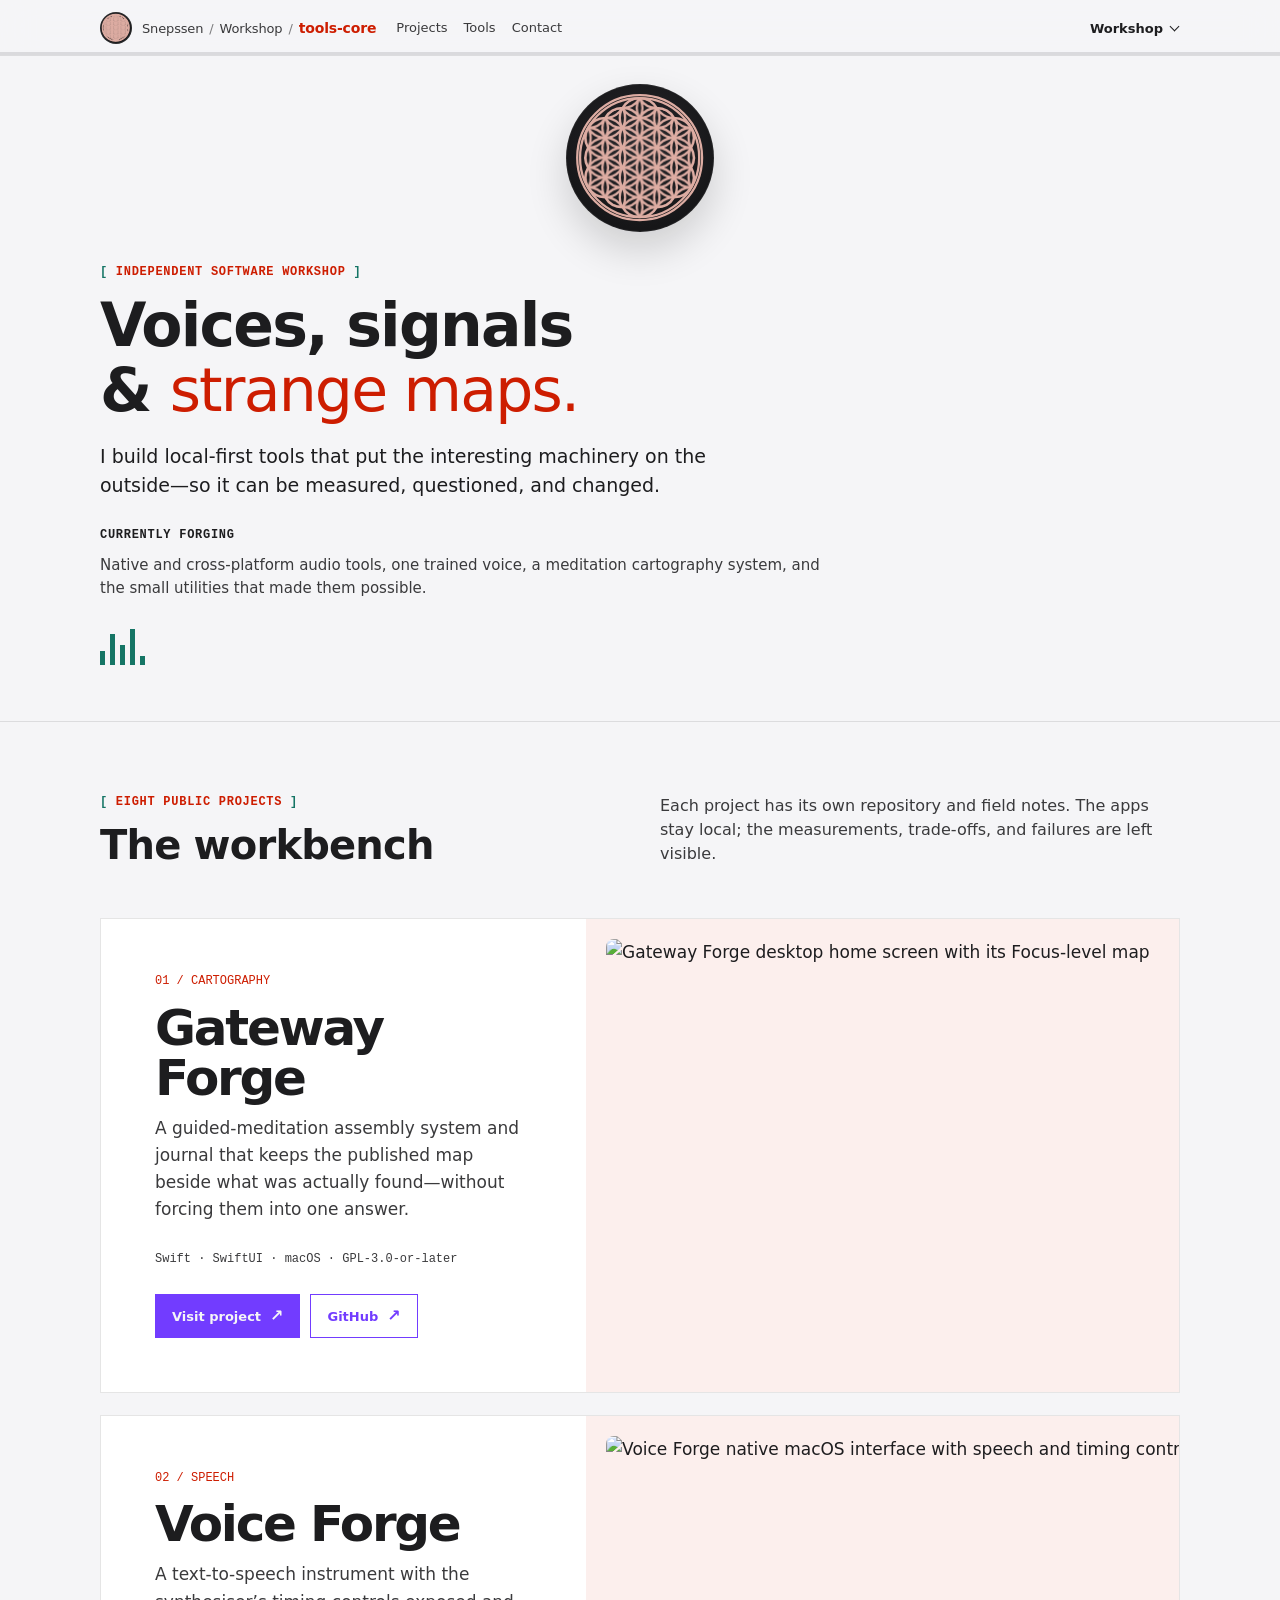
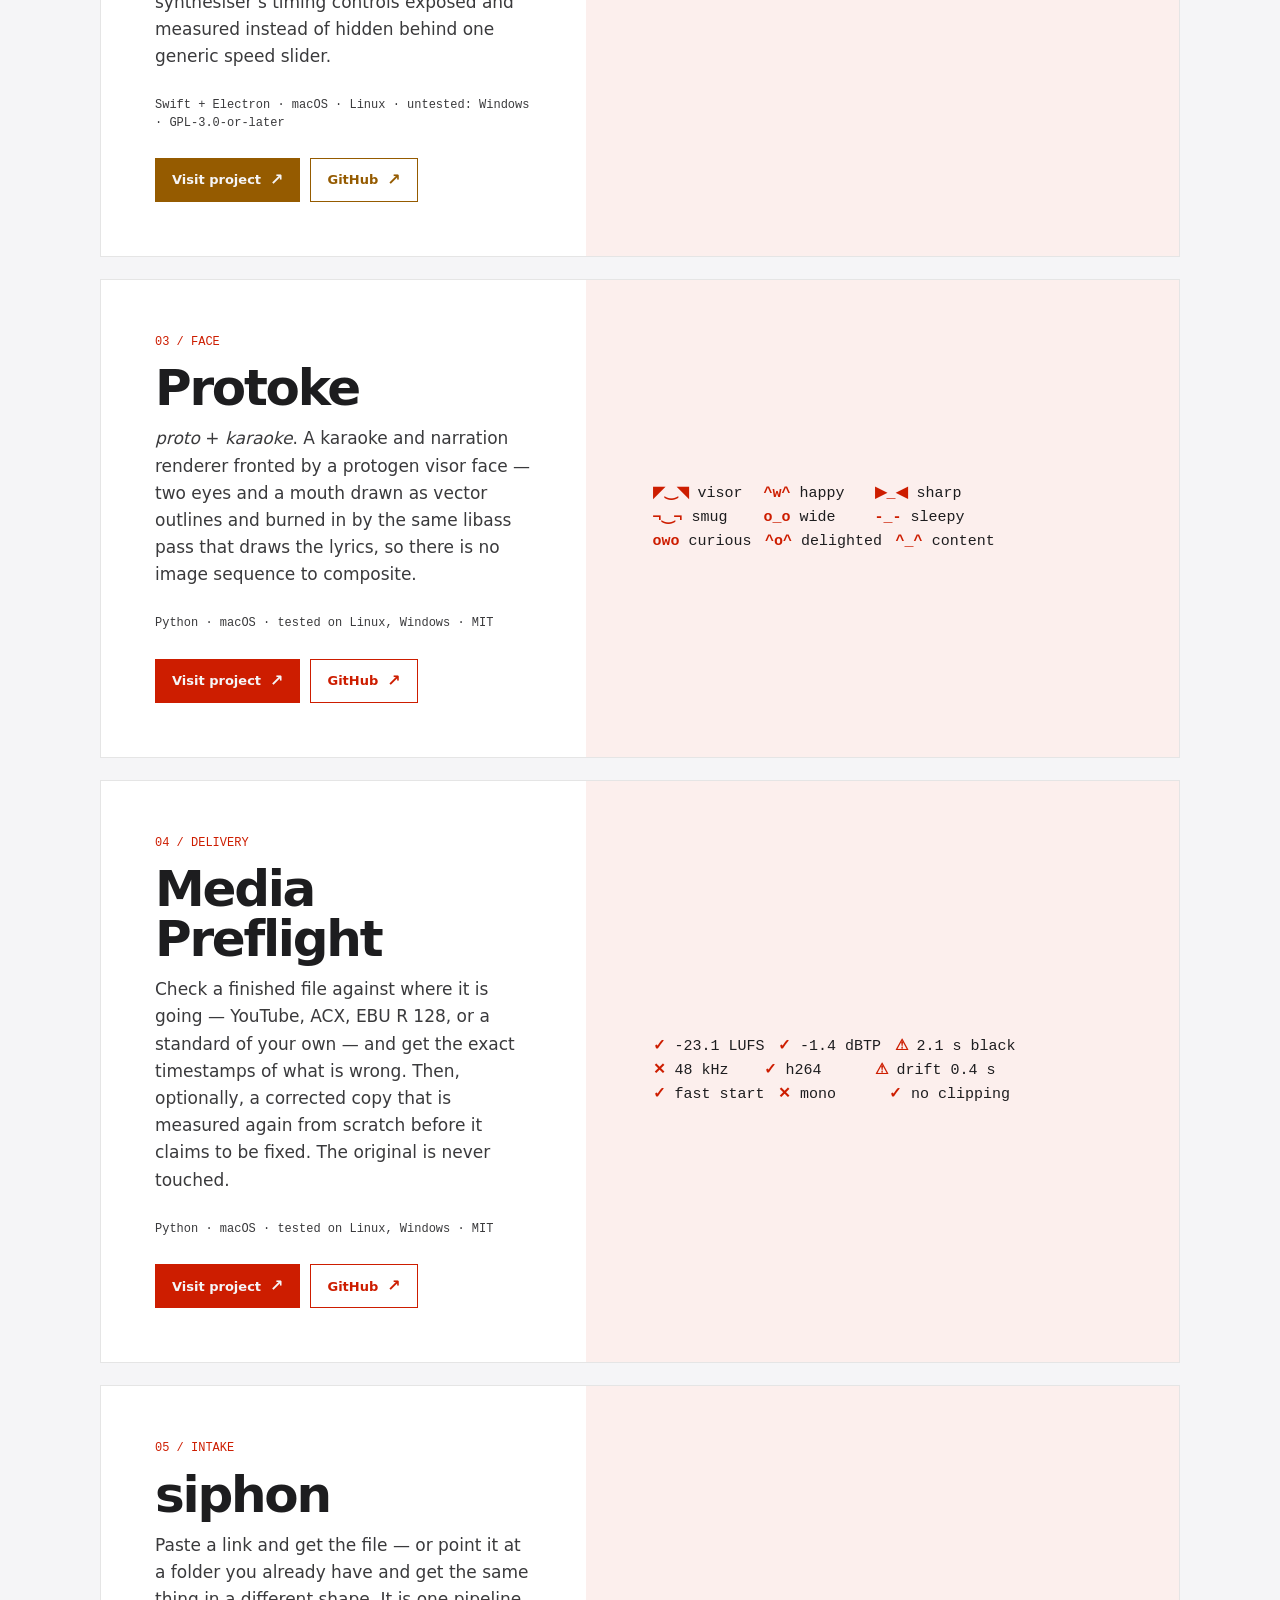
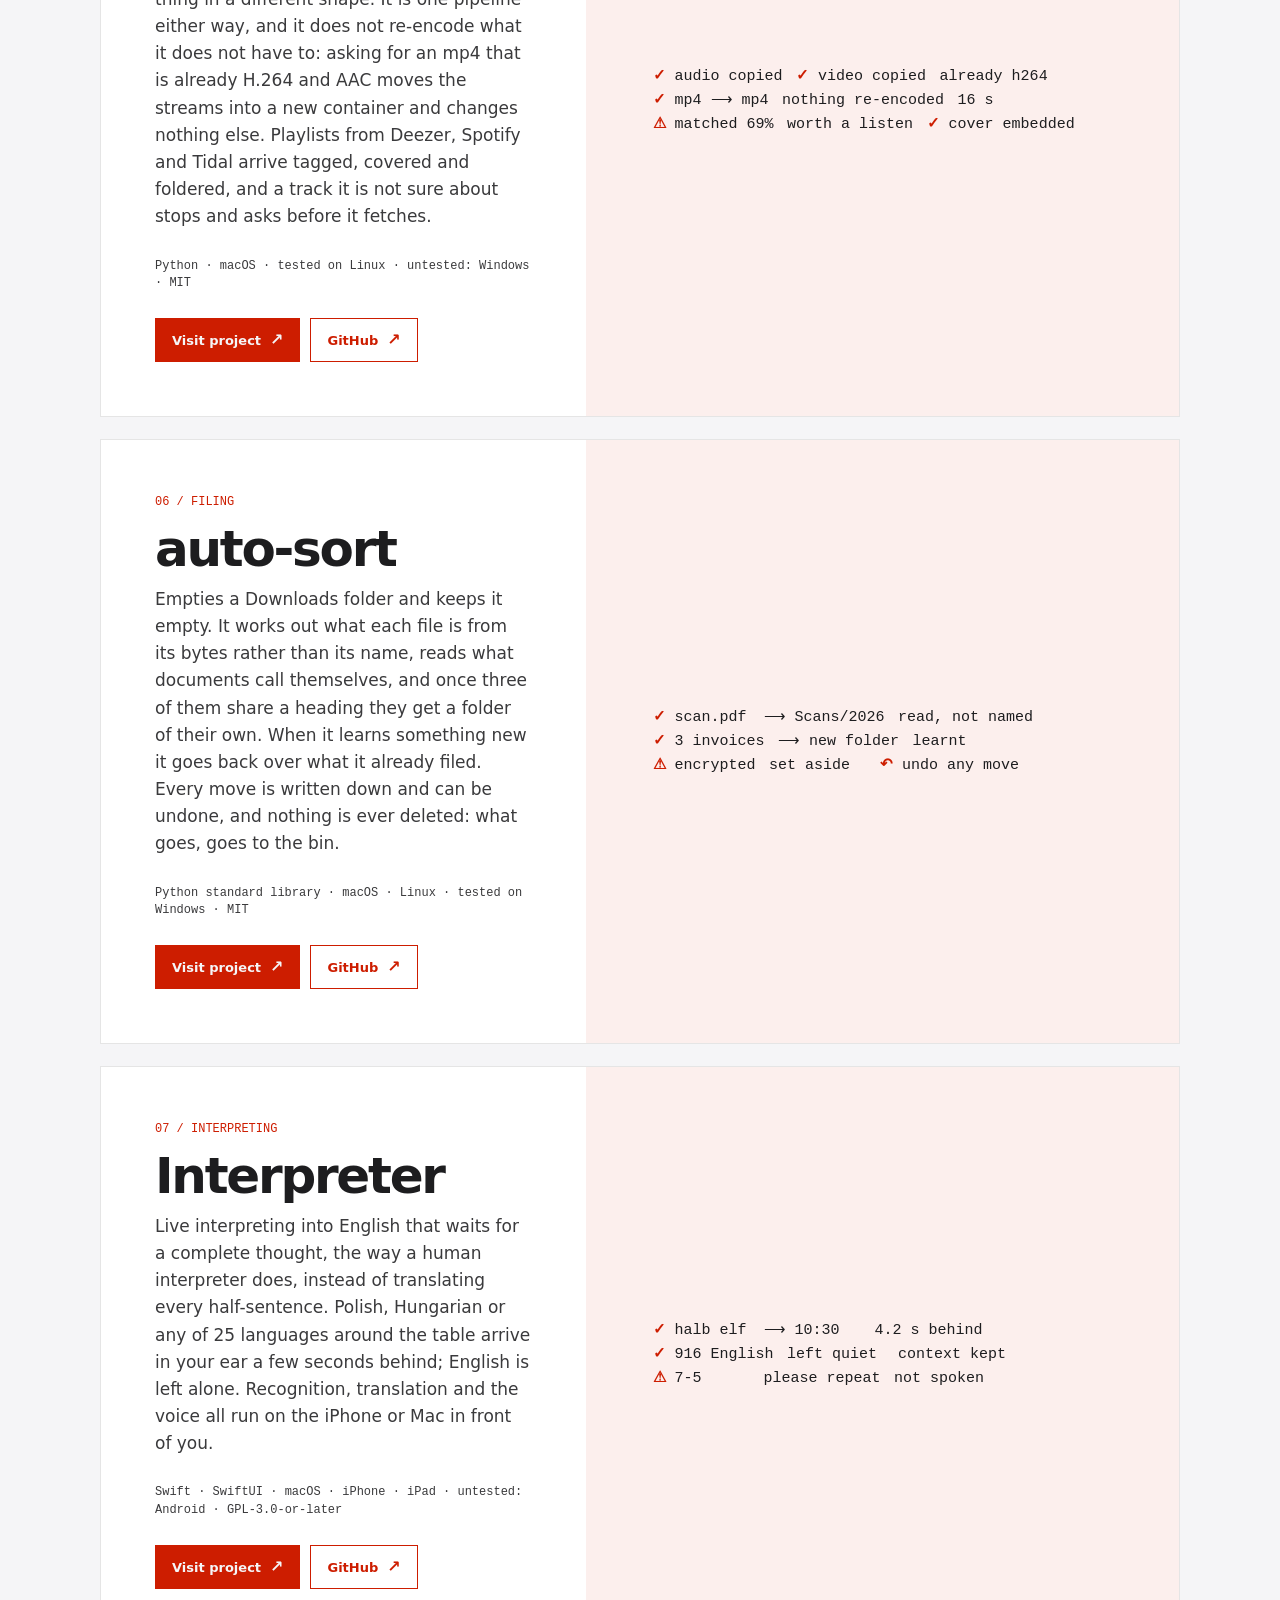
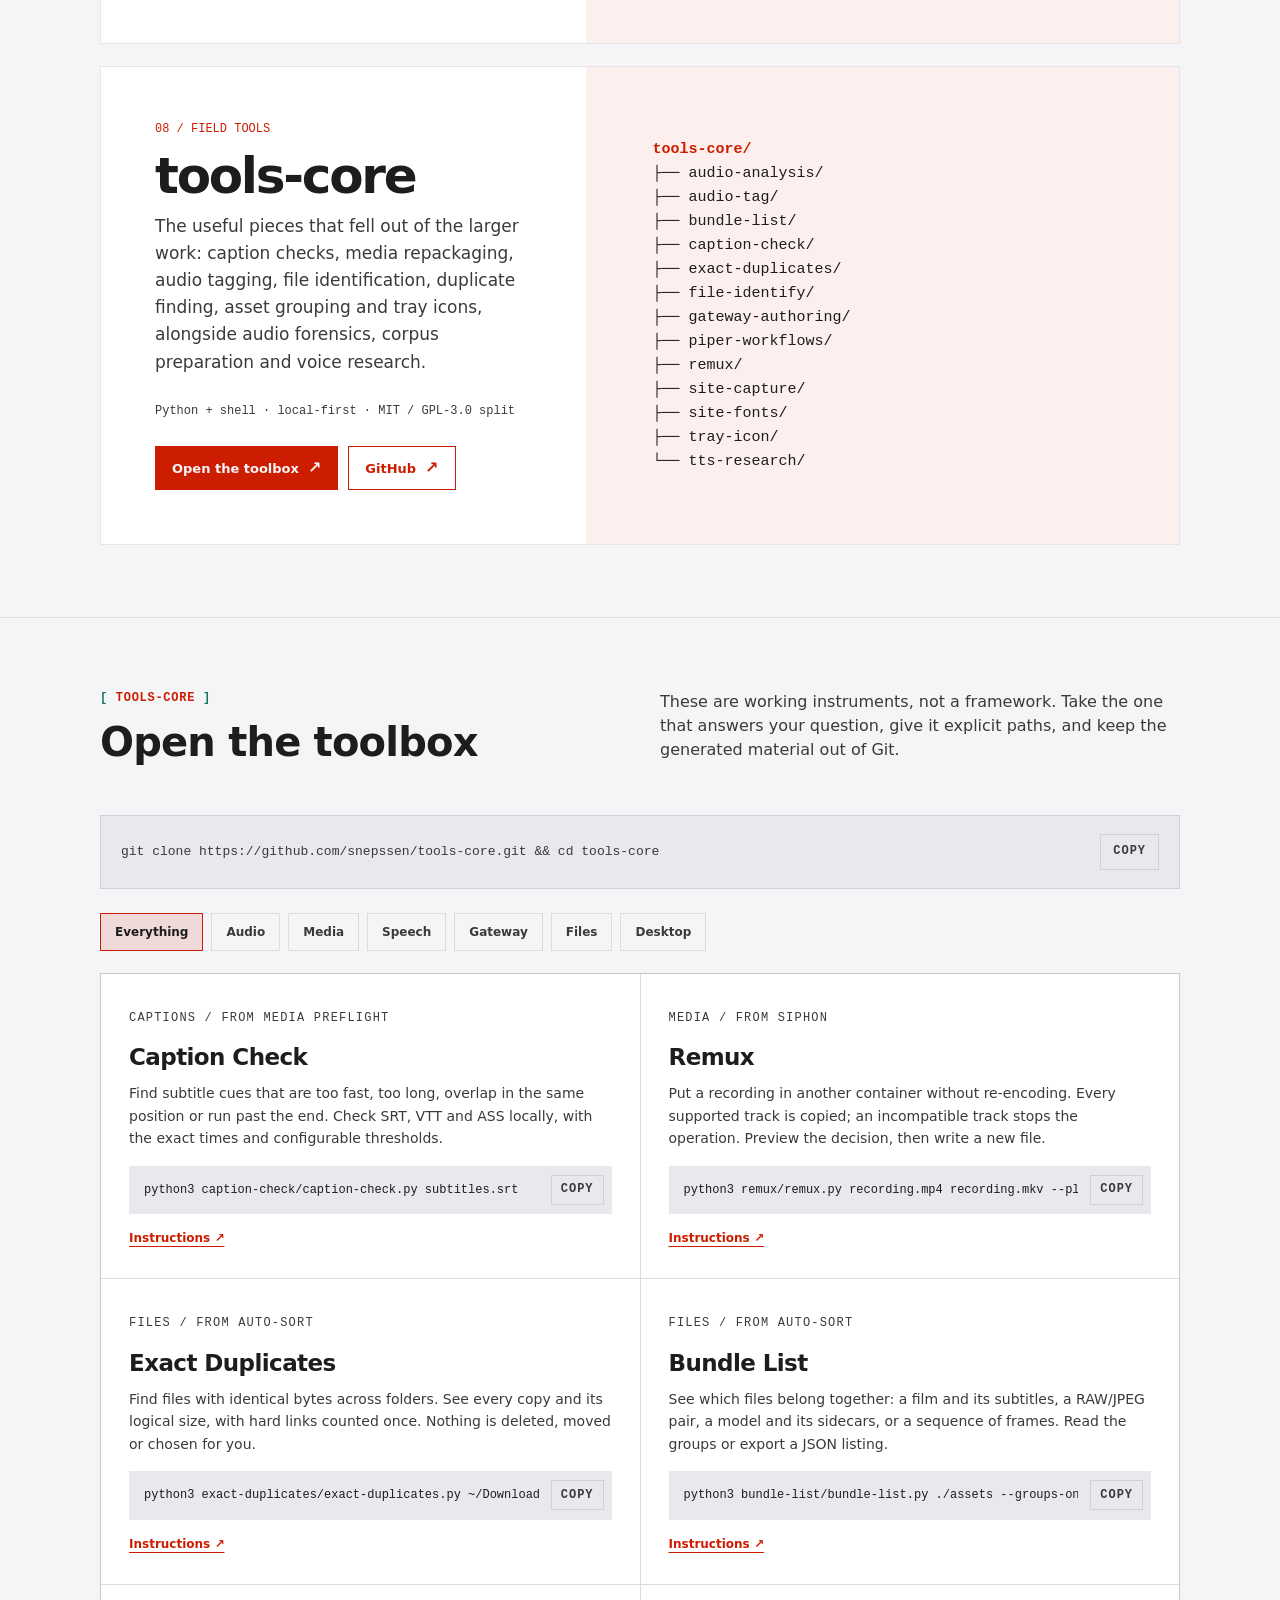
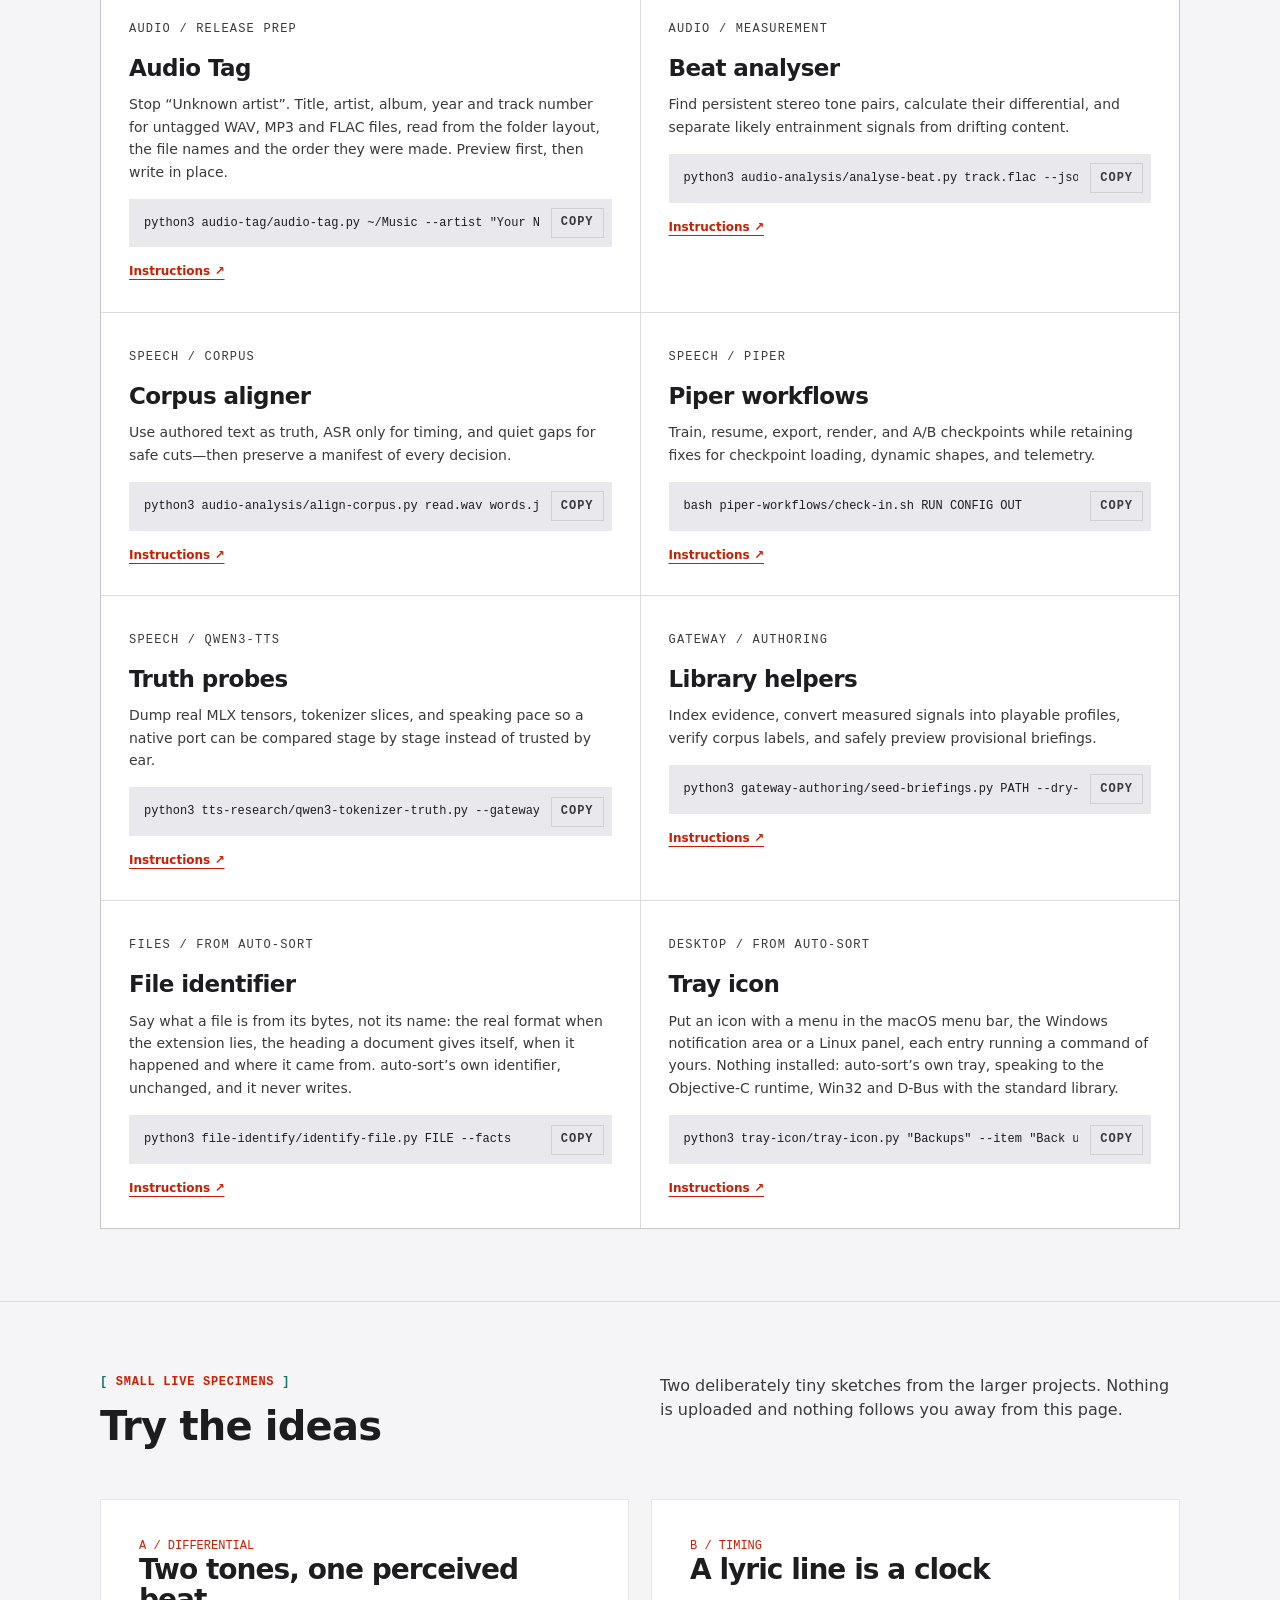
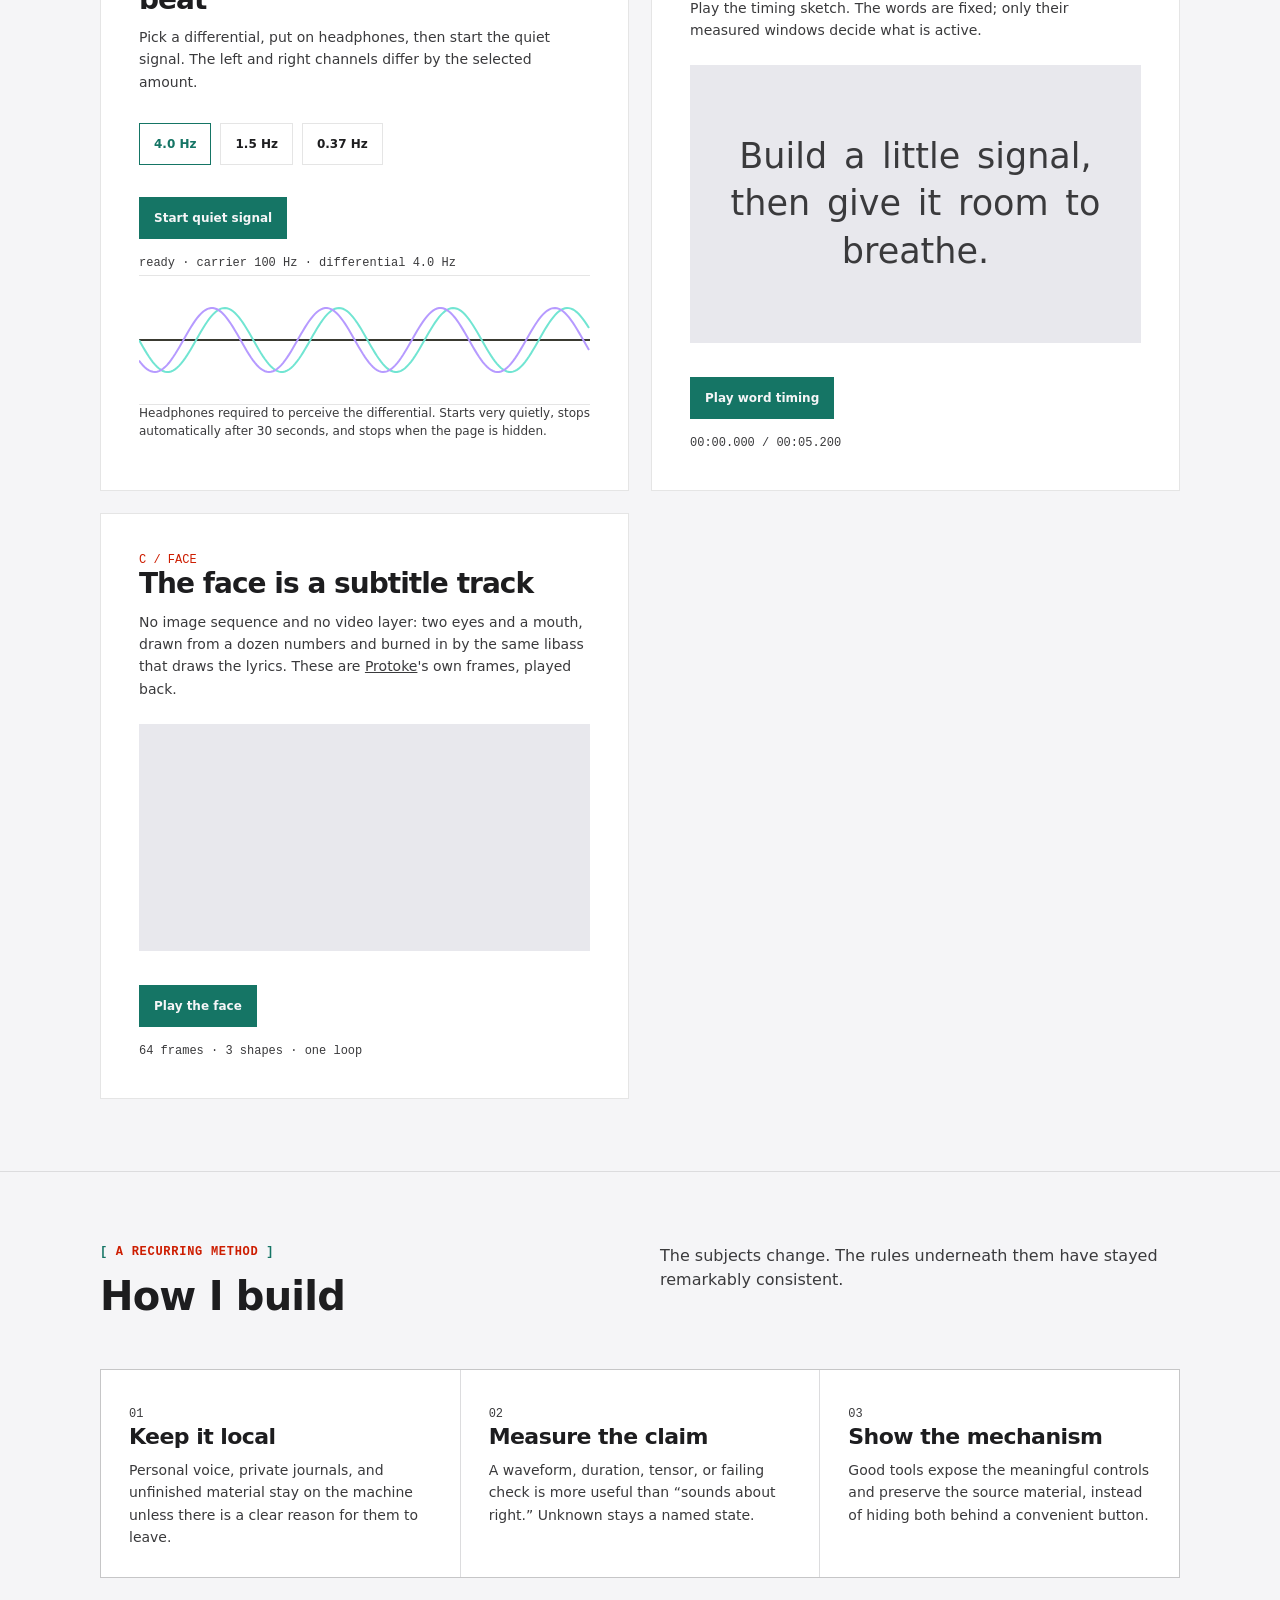
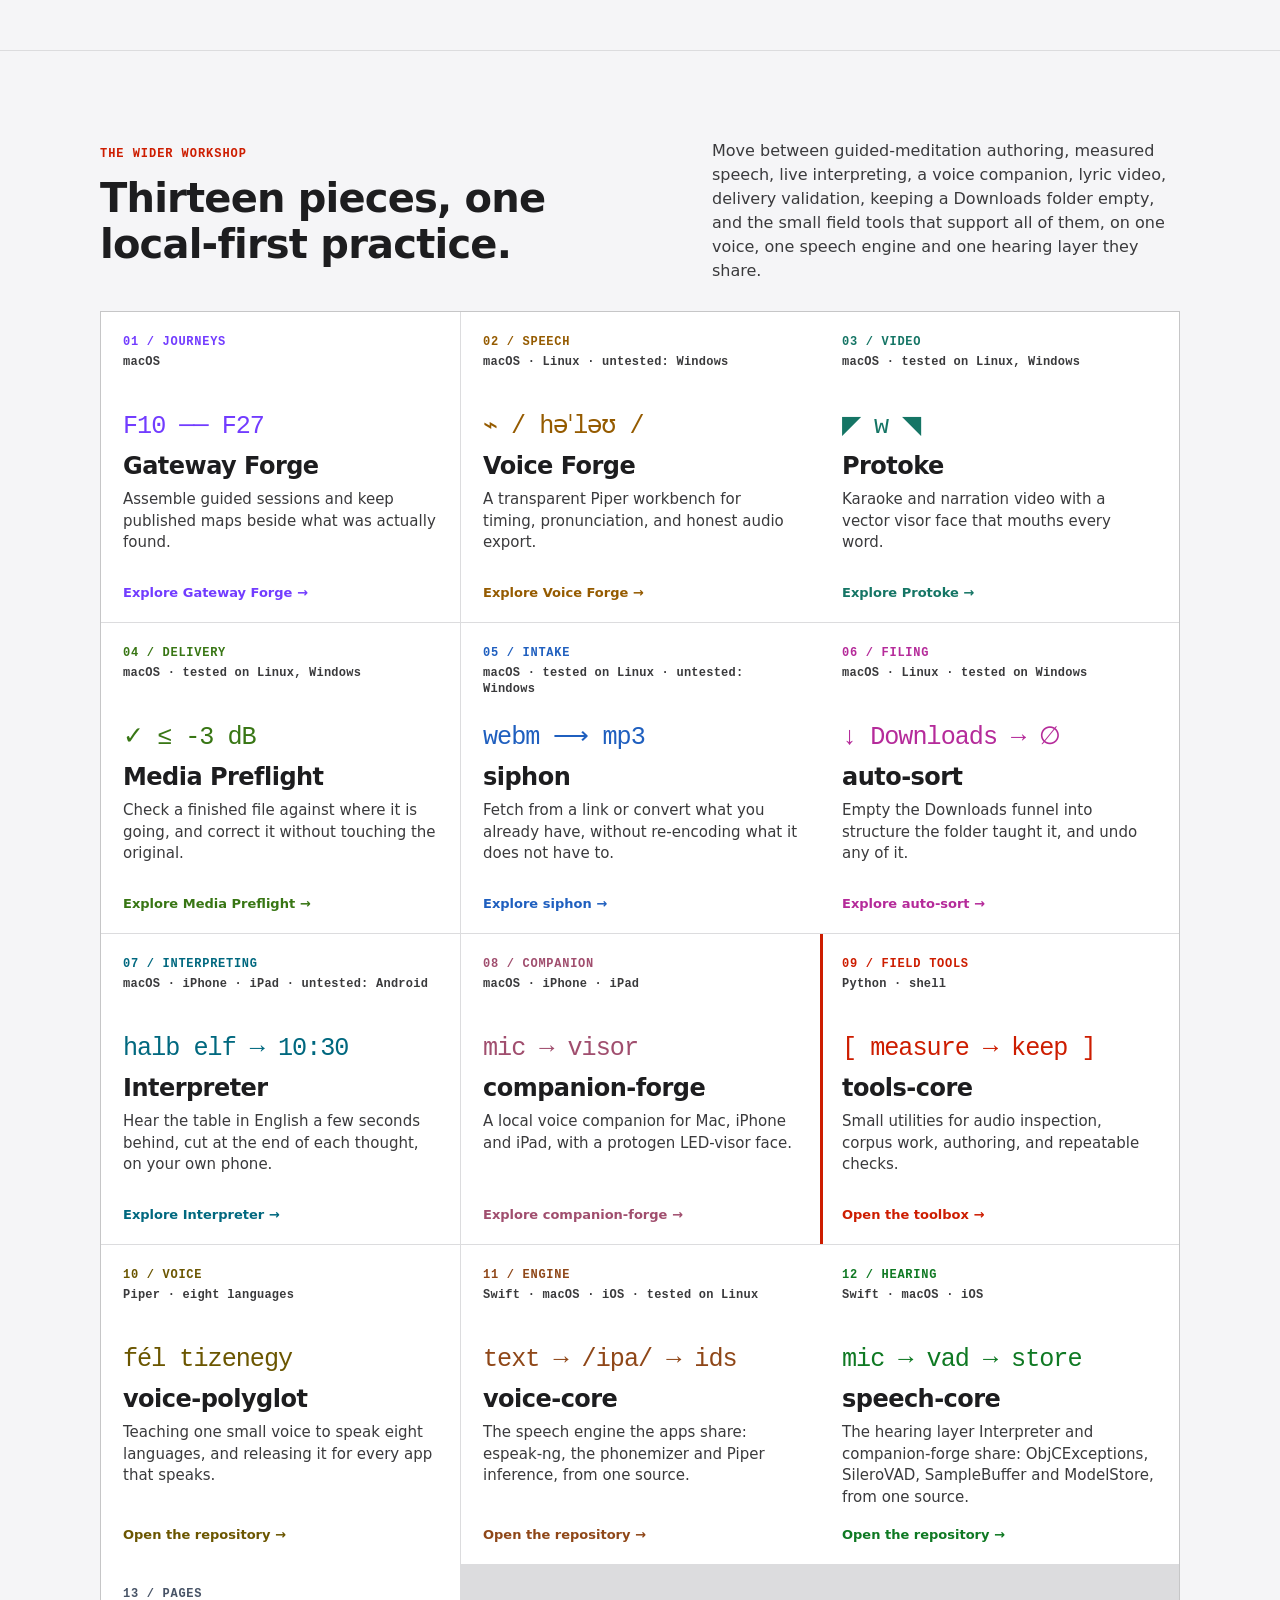
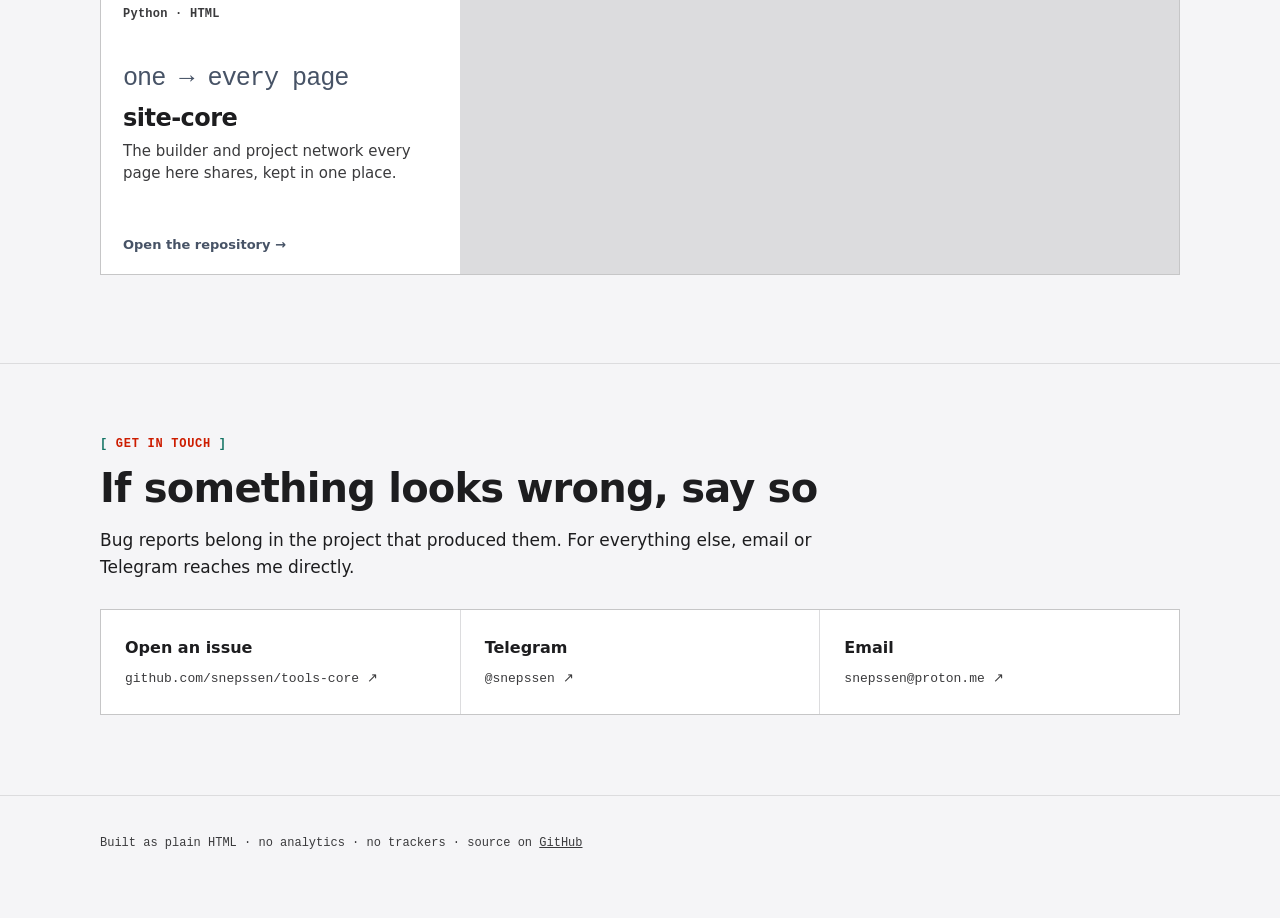
==== commit 403554bd: "Page: lead with what it is and how to get it; fold the depth The long explanations are kept word for" ====
--- a/docs/index.html
+++ b/docs/index.html
@@ -165,20 +165,6 @@
     .eyebrow::before { content: "[ "; color: var(--signal); }
     .eyebrow::after { content: " ]"; color: var(--signal); }
 
-    .site-nav {
-      position: sticky;
-      top: 0;
-      z-index: 20;
-      border-bottom: 1px solid var(--line);
-      background: var(--nav-bg);
-      backdrop-filter: blur(14px);
-    }
-    .nav-inner { min-height: 54px; display: flex; align-items: center; justify-content: space-between; gap: 24px; }
-    .wordmark { text-decoration: none; font: 700 14px/1 var(--mono); letter-spacing: -.02em; }
-    .wordmark span { color: var(--signal); }
-    .nav-links { display: flex; align-items: center; gap: 24px; margin: 0; padding: 0; list-style: none; }
-    .nav-links a { color: var(--muted); text-decoration: none; font: 650 12px/1 var(--sans); }
-    .nav-links a:hover { color: var(--chalk); }
 
     .hero { min-height: 77vh; display: grid; align-items: center; padding: 88px 0 72px; border-bottom: 1px solid var(--line); }
     .hero-grid { display: grid; grid-template-columns: minmax(0, 1.35fr) minmax(260px, .65fr); gap: clamp(40px, 8vw, 110px); align-items: end; }
@@ -348,7 +334,6 @@
     @media (max-width: 560px) {
       html { scroll-behavior: auto; }
       .wrap { width: min(100% - 28px, var(--max)); }
-      .nav-links li:nth-child(2) { display: none; }
       .hero { padding-top: 66px; }
       h1 { font-size: clamp(52px, 18vw, 82px); }
       section { padding: 62px 0; }
@@ -507,6 +492,17 @@
           <strong>tools-core</strong>
         </span>
       </a>
+      <div class="ecosystem-rail__jumps" role="navigation" aria-label="On this page">
+        <a href="#projects">Projects</a>
+        <a href="#tools">Tools</a>
+        <a href="#contact">Contact</a>
+      </div>
+      <div class="ecosystem-rail__more" hidden>
+        <button class="ecosystem-rail__more-btn" type="button" aria-expanded="false"
+                aria-controls="ecosystem-page-sections">More</button>
+        <div class="ecosystem-rail__more-panel" id="ecosystem-page-sections" role="navigation"
+             aria-label="On this page" hidden></div>
+      </div>
       <button class="ecosystem-rail__brand" type="button" aria-expanded="false"
               aria-controls="ecosystem-projects" aria-label="Open workshop projects">
         <span class="ecosystem-rail__brand-label">Workshop</span>
@@ -529,16 +525,6 @@
       </div>
     </div>
   </nav>
-  <nav class="site-nav" aria-label="Main navigation">
-    <div class="wrap nav-inner">
-      <a class="wordmark" href="#top"><span>~/</span>snepssen</a>
-      <ul class="nav-links">
-        <li><a href="#projects">Projects</a></li>
-        <li><a href="#tools">Tools</a></li>
-        <li><a href="#contact">Contact</a></li>
-      </ul>
-    </div>
-  </nav>
 
   <main>
     <header class="hero" id="top">
@@ -572,7 +558,7 @@
               <span class="project-no">01 / CARTOGRAPHY</span>
               <h3>Gateway Forge</h3>
               <p>A guided-meditation assembly system and journal that keeps the published map beside what was actually found—without forcing them into one answer.</p>
-              <div class="project-meta">Swift · SwiftUI · macOS + iOS companion · GPL-3.0-or-later</div>
+              <div class="project-meta">Swift · SwiftUI · <span class="project-platforms" data-project="gateway-forge">macOS</span> · GPL-3.0-or-later</div>
               <div class="project-actions">
                 <a class="button" href="https://snepssen.github.io/gateway-forge/">Visit project</a>
                 <a class="button ghost" href="https://github.com/snepssen/gateway-forge">GitHub</a>
@@ -588,7 +574,7 @@
               <span class="project-no">02 / SPEECH</span>
               <h3>Voice Forge</h3>
               <p>A text-to-speech instrument with the synthesiser’s timing controls exposed and measured instead of hidden behind one generic speed slider.</p>
-              <div class="project-meta">Swift + Electron · macOS, Linux, Windows · GPL-3.0-or-later</div>
+              <div class="project-meta">Swift + Electron · <span class="project-platforms" data-project="voice-forge">macOS · Linux · untested: Windows</span> · GPL-3.0-or-later</div>
               <div class="project-actions">
                 <a class="button" href="https://snepssen.github.io/voice-forge/">Visit project</a>
                 <a class="button ghost" href="https://github.com/snepssen/voice-forge">GitHub</a>
@@ -604,7 +590,7 @@
               <span class="project-no">03 / FACE</span>
               <h3>Protoke</h3>
               <p><em>proto</em> + <em>karaoke</em>. A karaoke and narration renderer fronted by a protogen visor face — two eyes and a mouth drawn as vector outlines and burned in by the same libass pass that draws the lyrics, so there is no image sequence to composite.</p>
-              <div class="project-meta">Python · macOS, Linux, Windows · MIT</div>
+              <div class="project-meta">Python · <span class="project-platforms" data-project="protoke">macOS · tested on Linux, Windows</span> · MIT</div>
               <div class="project-actions">
                 <a class="button" href="https://snepssen.github.io/protoke/">Visit project</a>
                 <a class="button ghost" href="https://github.com/snepssen/protoke">GitHub</a>
@@ -620,7 +606,7 @@
               <span class="project-no">04 / DELIVERY</span>
               <h3>Media Preflight</h3>
               <p>Check a finished file against where it is going — YouTube, ACX, EBU R 128, or a standard of your own — and get the exact timestamps of what is wrong. Then, optionally, a corrected copy that is measured again from scratch before it claims to be fixed. The original is never touched.</p>
-              <div class="project-meta">Python · macOS, Windows, Linux · MIT</div>
+              <div class="project-meta">Python · <span class="project-platforms" data-project="media-preflight">macOS · tested on Linux, Windows</span> · MIT</div>
               <div class="project-actions">
                 <a class="button" href="https://snepssen.github.io/media-preflight/">Visit project</a>
                 <a class="button ghost" href="https://github.com/snepssen/media-preflight">GitHub</a>
@@ -636,7 +622,7 @@
               <span class="project-no">05 / INTAKE</span>
               <h3>siphon</h3>
               <p>Paste a link and get the file — or point it at a folder you already have and get the same thing in a different shape. It is one pipeline either way, and it does not re-encode what it does not have to: asking for an mp4 that is already H.264 and AAC moves the streams into a new container and changes nothing else. Playlists from Deezer, Spotify and Tidal arrive tagged, covered and foldered, and a track it is not sure about stops and asks before it fetches.</p>
-              <div class="project-meta">Python · macOS, Windows, Linux · MIT</div>
+              <div class="project-meta">Python · <span class="project-platforms" data-project="siphon">macOS · tested on Linux · untested: Windows</span> · MIT</div>
               <div class="project-actions">
                 <a class="button" href="https://snepssen.github.io/siphon/">Visit project</a>
                 <a class="button ghost" href="https://github.com/snepssen/siphon">GitHub</a>
@@ -651,7 +637,7 @@
               <span class="project-no">06 / FILING</span>
               <h3>auto-sort</h3>
               <p>Empties a Downloads folder and keeps it empty. It works out what each file is from its bytes rather than its name, reads what documents call themselves, and once three of them share a heading they get a folder of their own. When it learns something new it goes back over what it already filed. Every move is written down and can be undone, and nothing is ever deleted: what goes, goes to the bin.</p>
-              <div class="project-meta">Python standard library · macOS, Linux, Windows · MIT</div>
+              <div class="project-meta">Python standard library · <span class="project-platforms" data-project="auto-sort">macOS · Linux · tested on Windows</span> · MIT</div>
               <div class="project-actions">
                 <a class="button" href="https://snepssen.github.io/auto-sort/">Visit project</a>
                 <a class="button ghost" href="https://github.com/snepssen/auto-sort">GitHub</a>
@@ -666,7 +652,7 @@
               <span class="project-no">07 / INTERPRETING</span>
               <h3>Interpreter</h3>
               <p>Live interpreting into English that waits for a complete thought, the way a human interpreter does, instead of translating every half-sentence. Polish, Hungarian or any of 25 languages around the table arrive in your ear a few seconds behind; English is left alone. Recognition, translation and the voice all run on the iPhone or Mac in front of you.</p>
-              <div class="project-meta">Swift · SwiftUI · macOS + iPhone · on-device</div>
+              <div class="project-meta">Swift · SwiftUI · <span class="project-platforms" data-project="interpreter-forge">macOS · iPhone · iPad · untested: Android</span> · GPL-3.0-or-later</div>
               <div class="project-actions">
                 <a class="button" href="https://snepssen.github.io/interpreter-forge/">Visit project</a>
                 <a class="button ghost" href="https://github.com/snepssen/interpreter-forge">GitHub</a>
@@ -908,56 +894,56 @@
         </div>
         <div class="ecosystem-grid">
           <a class="ecosystem-card" data-project="gateway-forge" style="--card-accent: var(--eco-gateway)" href="https://snepssen.github.io/gateway-forge/">
-            <div class="ecosystem-card__index"><span>01 / JOURNEYS</span><span>macOS · Windows · Linux</span></div>
+            <div class="ecosystem-card__index"><span>01 / JOURNEYS</span><span>macOS</span></div>
             <div class="ecosystem-card__glyph" aria-hidden="true">F10 ── F27</div>
             <h3>Gateway Forge</h3>
             <p>Assemble guided sessions and keep published maps beside what was actually found.</p>
             <span class="ecosystem-card__go">Explore Gateway Forge →</span>
           </a>
           <a class="ecosystem-card" data-project="voice-forge" style="--card-accent: var(--eco-voice)" href="https://snepssen.github.io/voice-forge/">
-            <div class="ecosystem-card__index"><span>02 / SPEECH</span><span>macOS · Windows · Linux</span></div>
+            <div class="ecosystem-card__index"><span>02 / SPEECH</span><span>macOS · Linux · untested: Windows</span></div>
             <div class="ecosystem-card__glyph" aria-hidden="true">⌁ / həˈləʊ /</div>
             <h3>Voice Forge</h3>
             <p>A transparent Piper workbench for timing, pronunciation, and honest audio export.</p>
             <span class="ecosystem-card__go">Explore Voice Forge →</span>
           </a>
           <a class="ecosystem-card" data-project="protoke" style="--card-accent: var(--eco-protoke)" href="https://snepssen.github.io/protoke/">
-            <div class="ecosystem-card__index"><span>03 / VIDEO</span><span>macOS · Windows · Linux</span></div>
+            <div class="ecosystem-card__index"><span>03 / VIDEO</span><span>macOS · tested on Linux, Windows</span></div>
             <div class="ecosystem-card__glyph" aria-hidden="true">◤ w ◥</div>
             <h3>Protoke</h3>
             <p>Karaoke and narration video with a vector visor face that mouths every word.</p>
             <span class="ecosystem-card__go">Explore Protoke →</span>
           </a>
           <a class="ecosystem-card" data-project="media-preflight" style="--card-accent: var(--eco-preflight)" href="https://snepssen.github.io/media-preflight/">
-            <div class="ecosystem-card__index"><span>04 / DELIVERY</span><span>macOS · Windows · Linux</span></div>
+            <div class="ecosystem-card__index"><span>04 / DELIVERY</span><span>macOS · tested on Linux, Windows</span></div>
             <div class="ecosystem-card__glyph" aria-hidden="true">✓ ≤ -3 dB</div>
             <h3>Media Preflight</h3>
             <p>Check a finished file against where it is going, and correct it without touching the original.</p>
             <span class="ecosystem-card__go">Explore Media Preflight →</span>
           </a>
           <a class="ecosystem-card" data-project="siphon" style="--card-accent: var(--eco-siphon)" href="https://snepssen.github.io/siphon/">
-            <div class="ecosystem-card__index"><span>05 / INTAKE</span><span>macOS · Windows · Linux</span></div>
+            <div class="ecosystem-card__index"><span>05 / INTAKE</span><span>macOS · tested on Linux · untested: Windows</span></div>
             <div class="ecosystem-card__glyph" aria-hidden="true">webm ⟶ mp3</div>
             <h3>siphon</h3>
             <p>Fetch from a link or convert what you already have, without re-encoding what it does not have to.</p>
             <span class="ecosystem-card__go">Explore siphon →</span>
           </a>
           <a class="ecosystem-card" data-project="auto-sort" style="--card-accent: var(--eco-autosort)" href="https://snepssen.github.io/auto-sort/">
-            <div class="ecosystem-card__index"><span>06 / FILING</span><span>macOS · Windows · Linux</span></div>
+            <div class="ecosystem-card__index"><span>06 / FILING</span><span>macOS · Linux · tested on Windows</span></div>
             <div class="ecosystem-card__glyph" aria-hidden="true">↓ Downloads → ∅</div>
             <h3>auto-sort</h3>
             <p>Empty the Downloads funnel into structure the folder taught it, and undo any of it.</p>
             <span class="ecosystem-card__go">Explore auto-sort →</span>
           </a>
           <a class="ecosystem-card" data-project="interpreter-forge" style="--card-accent: var(--eco-interpreter)" href="https://snepssen.github.io/interpreter-forge/">
-            <div class="ecosystem-card__index"><span>07 / INTERPRETING</span><span>macOS · iPhone</span></div>
+            <div class="ecosystem-card__index"><span>07 / INTERPRETING</span><span>macOS · iPhone · iPad · untested: Android</span></div>
             <div class="ecosystem-card__glyph" aria-hidden="true">halb elf → 10:30</div>
             <h3>Interpreter</h3>
             <p>Hear the table in English a few seconds behind, cut at the end of each thought, on your own phone.</p>
             <span class="ecosystem-card__go">Explore Interpreter →</span>
           </a>
           <a class="ecosystem-card" data-project="companion-forge" style="--card-accent: var(--eco-companion)" href="https://snepssen.github.io/companion-forge/">
-            <div class="ecosystem-card__index"><span>08 / COMPANION</span><span>Mac · iPhone · iPad</span></div>
+            <div class="ecosystem-card__index"><span>08 / COMPANION</span><span>macOS · iPhone · iPad</span></div>
             <div class="ecosystem-card__glyph" aria-hidden="true">mic → visor</div>
             <h3>companion-forge</h3>
             <p>A local voice companion for Mac, iPhone and iPad, with a protogen LED-visor face.</p>
@@ -978,7 +964,7 @@
             <span class="ecosystem-card__go">Open the repository →</span>
           </a>
           <a class="ecosystem-card" data-project="voice-core" style="--card-accent: var(--eco-voicecore)" href="https://github.com/snepssen/voice-core">
-            <div class="ecosystem-card__index"><span>11 / ENGINE</span><span>Swift · macOS · iOS</span></div>
+            <div class="ecosystem-card__index"><span>11 / ENGINE</span><span>Swift · macOS · iOS · tested on Linux</span></div>
             <div class="ecosystem-card__glyph" aria-hidden="true">text → /ipa/ → ids</div>
             <h3>voice-core</h3>
             <p>The speech engine the apps share: espeak-ng, the phonemizer and Piper inference, from one source.</p>
--- a/docs/ecosystem.css
+++ b/docs/ecosystem.css
@@ -194,7 +194,7 @@
 section { padding: 72px 0; }
 /* A wide table scrolls inside the section. It must not push the page sideways. */
 .wrap > section { overflow-x: auto; }
-section[id], header[id], h2[id], .ecosystem-more {
+section[id], header[id], h2[id], .fold[id], .ecosystem-more {
   scroll-margin-top: calc(var(--eco-bar) + 18px);
 }
 
@@ -503,8 +503,8 @@
   z-index: -1;
   top: calc(var(--eco-bar) + 48px);
   right: max(28px, calc((100% - var(--eco-frame)) / 2));
-  width: 248px;
-  height: 248px;
+  width: 196px;
+  height: 196px;
   pointer-events: none;
   background: radial-gradient(circle at 50% 42%, #2a2a2e 0%, #161618 72%);
   box-shadow: inset 0 0 0 1px rgba(255, 255, 255, 0.06), 0 18px 40px rgba(0, 0, 0, 0.16);
@@ -517,14 +517,54 @@
   padding: 36px 0 8px;
 }
 @media (min-width: 900px) {
-  body:not([data-project="tools-core"]) header.mast {
-    min-height: 300px;
-    padding-right: 280px;
+  /* header#top, with the id: the rule above names the id, and an id beats
+     any number of classes, so the room for the mark never applied before. */
+  body:not([data-project="tools-core"]) header#top.mast {
+    min-height: 260px;
+    padding-right: 244px;
     display: flex;
     flex-direction: column;
     justify-content: center;
   }
 }
+
+/* ------------------------------------------------------------- the folds */
+.folds > h2 { margin-bottom: 8px; }
+.fold { border-top: 1px solid var(--line); }
+.fold:last-of-type { border-bottom: 1px solid var(--line); }
+.fold > summary {
+  display: grid;
+  grid-template-columns: minmax(0, 1fr) auto;
+  grid-template-areas: "title mark" "teaser mark";
+  column-gap: 16px;
+  row-gap: 4px;
+  padding: 18px 0;
+  cursor: pointer;
+  list-style: none;
+}
+.fold > summary::-webkit-details-marker { display: none; }
+.fold > summary::after {
+  content: "+";
+  grid-area: mark;
+  align-self: center;
+  width: 28px;
+  height: 28px;
+  border: 1px solid var(--line);
+  border-radius: 50%;
+  color: var(--muted);
+  font: 400 18px/26px var(--eco-mono);
+  text-align: center;
+  transition: transform 160ms ease;
+}
+.fold[open] > summary::after { content: "−"; }
+.fold > summary:hover::after,
+.fold > summary:focus-visible::after { color: var(--eco-current); border-color: currentColor; }
+.fold > summary:focus-visible { outline: 2px solid var(--eco-current); outline-offset: 4px; }
+.fold__title { grid-area: title; font-size: 20px; font-weight: 600; line-height: 1.3; }
+.fold__teaser { grid-area: teaser; color: var(--muted); font-size: 15px; line-height: 1.5; }
+.fold__body { padding: 0 0 28px; }
+.fold__body > :first-child { margin-top: 0; }
+@media (prefers-reduced-motion: reduce) { .fold > summary::after { transition: none; } }
 
 /* -------------------------------------------------------------- the cards */
 .ecosystem-more {
@@ -675,31 +715,6 @@
 
 /* ------------------------------------------------- tools-core, same system */
 body[data-project="tools-core"]::before { content: none; display: none; }
-body[data-project="tools-core"] .site-nav {
-  position: fixed;
-  z-index: 1001;
-  top: 0;
-  right: max(24px, calc((100% - var(--eco-frame)) / 2));
-  left: auto;
-  width: auto;
-  height: var(--eco-bar);
-  display: flex;
-  align-items: center;
-  border: 0;
-  background: transparent;
-  backdrop-filter: none;
-  -webkit-backdrop-filter: none;
-}
-body[data-project="tools-core"] .site-nav .wordmark { display: none; }
-body[data-project="tools-core"] .nav-inner { min-height: 0; gap: 0; width: auto; }
-body[data-project="tools-core"] .nav-links { gap: 16px; }
-body[data-project="tools-core"] .nav-links a {
-  color: var(--muted);
-  font: 500 13px/1 var(--eco-sans);
-  letter-spacing: 0;
-}
-body[data-project="tools-core"] .nav-links a:hover { color: var(--ink); }
-body[data-project="tools-core"] .ecosystem-rail__inner { padding-right: 248px; }
 body[data-project="tools-core"] .ecosystem-mark--piece {
   top: calc(var(--eco-bar) + 28px);
   right: 50%;
@@ -832,14 +847,6 @@
   body[data-project="tools-core"] .section-head,
   body[data-project="tools-core"] .project { grid-template-columns: 1fr; }
   .ecosystem-rail__identity-path { display: none; }
-  body[data-project="tools-core"] .ecosystem-rail__inner { padding-right: 0; }
-  body[data-project="tools-core"] .site-nav {
-    position: static;
-    height: auto;
-    padding: 8px 0 0;
-    right: auto;
-  }
-  body[data-project="tools-core"] .site-nav .wrap { width: min(var(--eco-frame), calc(100% - 48px)); }
   .wrap, .ecosystem-rail__inner { width: min(var(--eco-frame), calc(100% - 32px)); }
 }
 @media (max-width: 640px) {
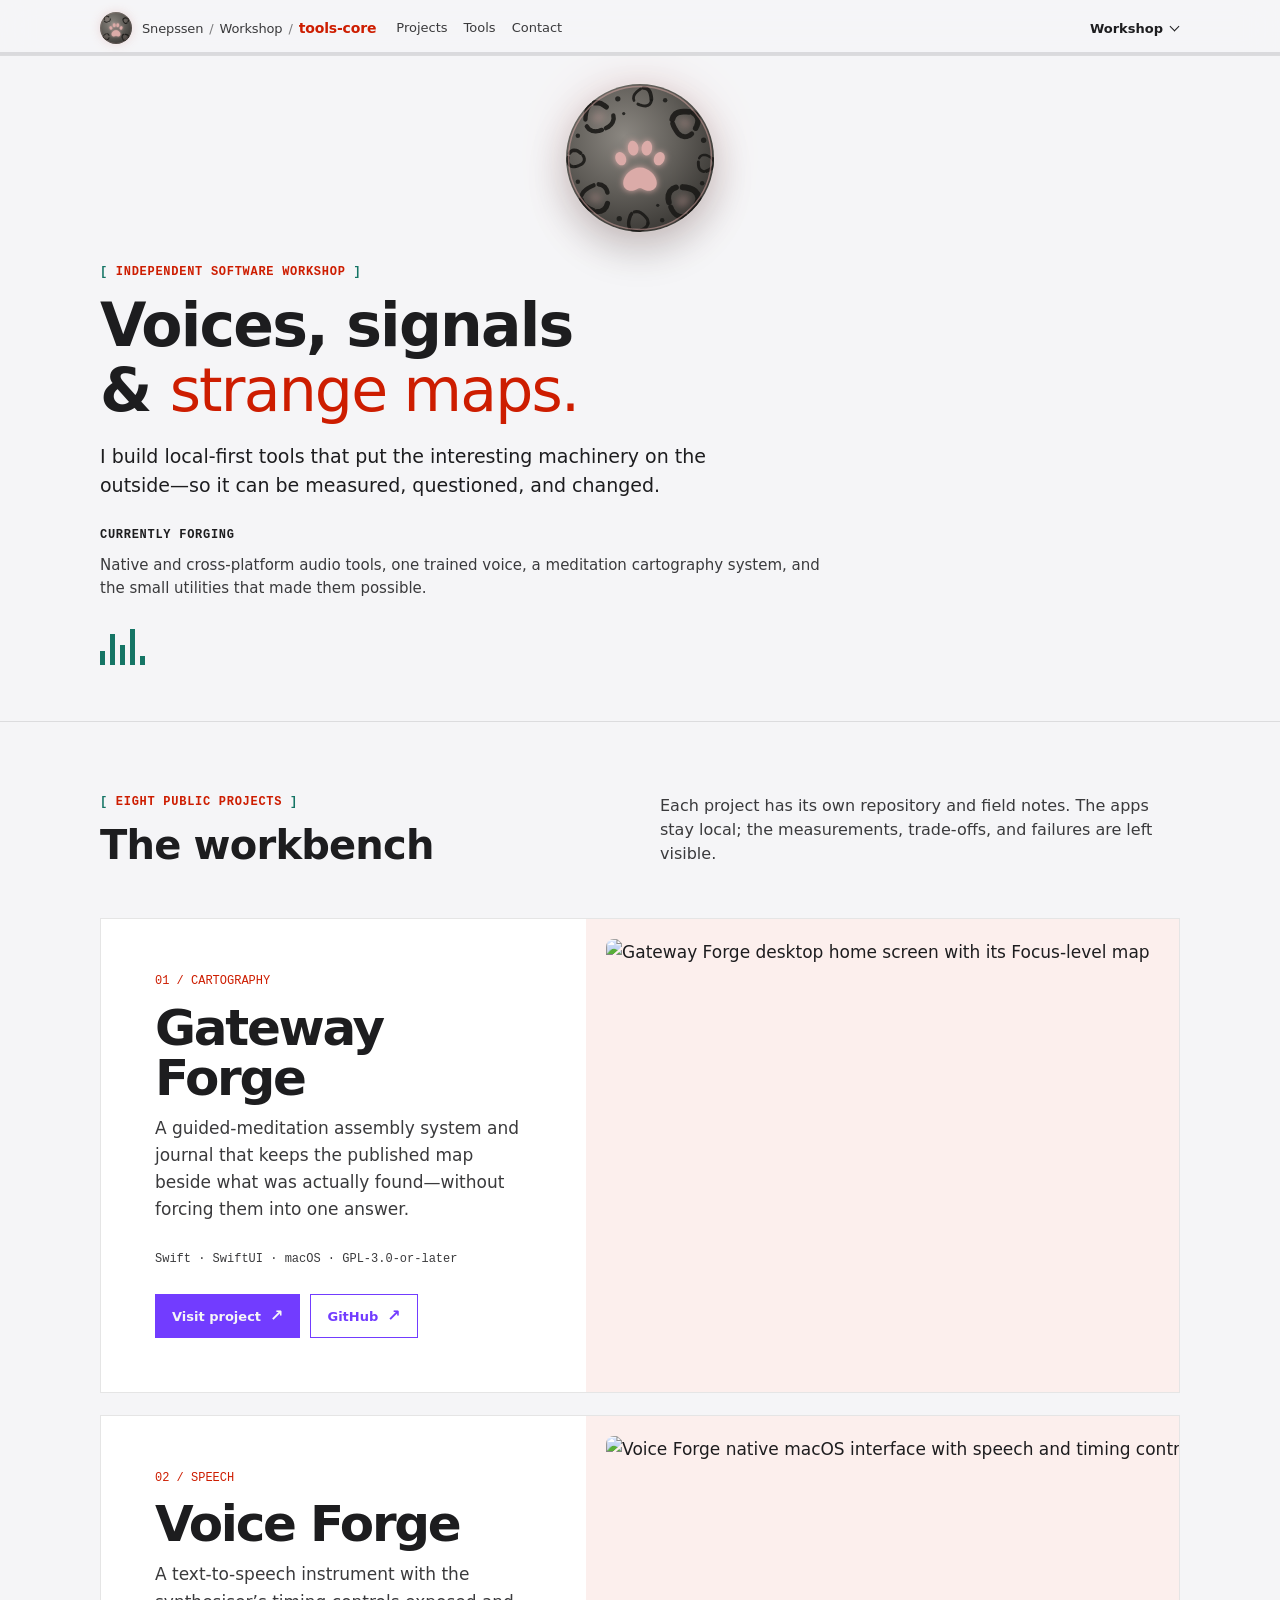
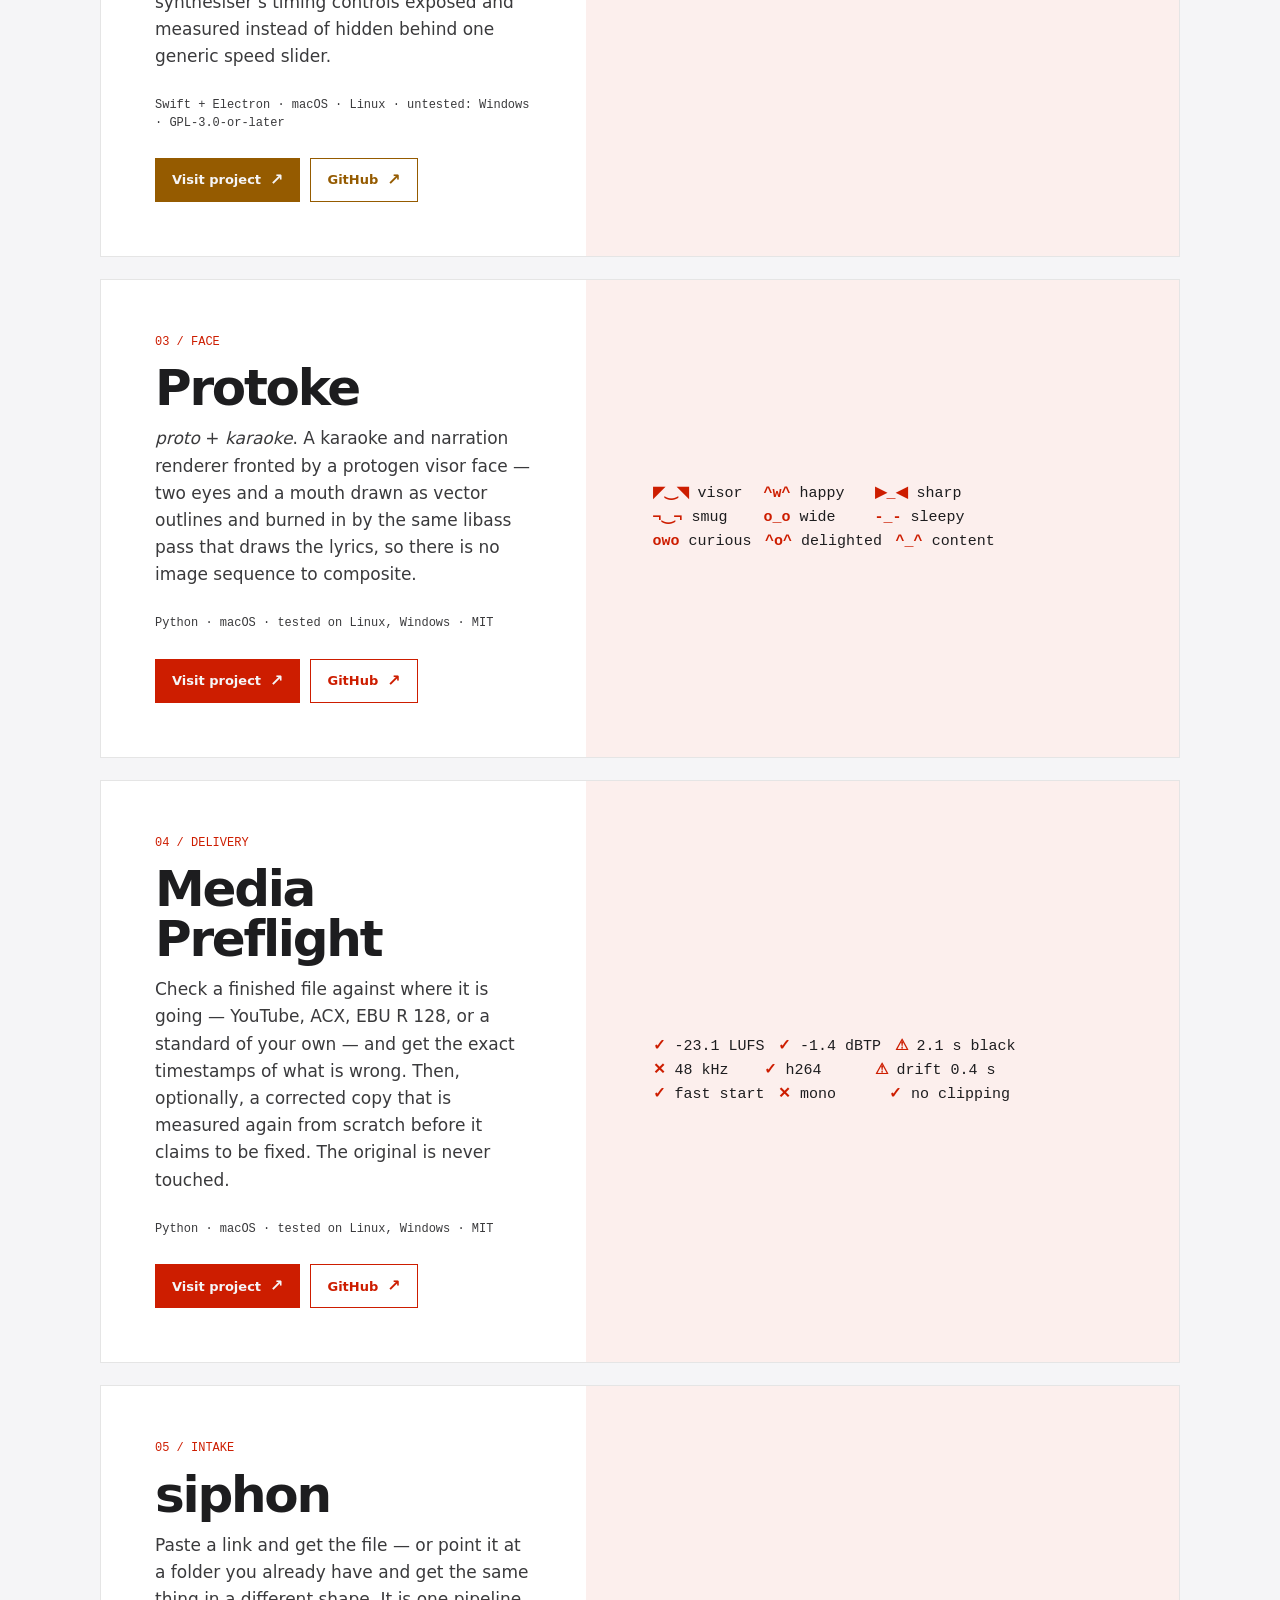
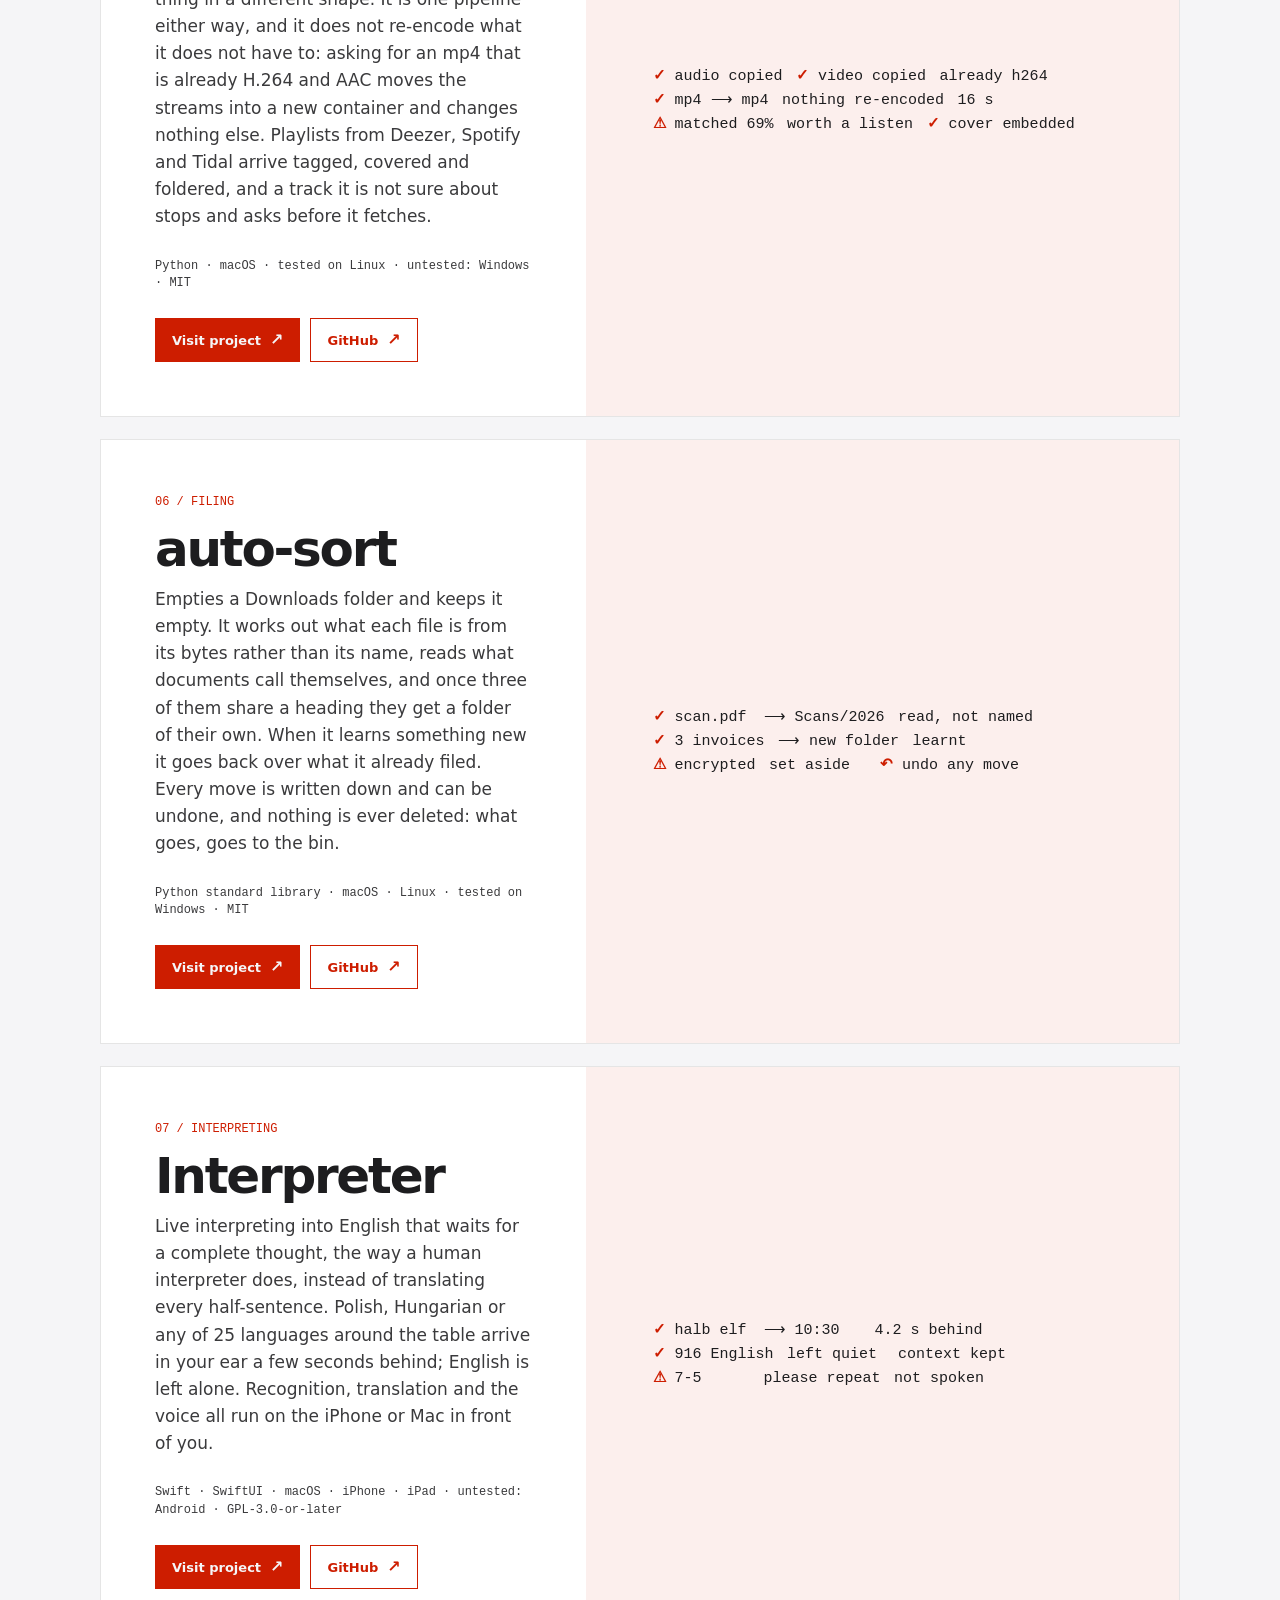
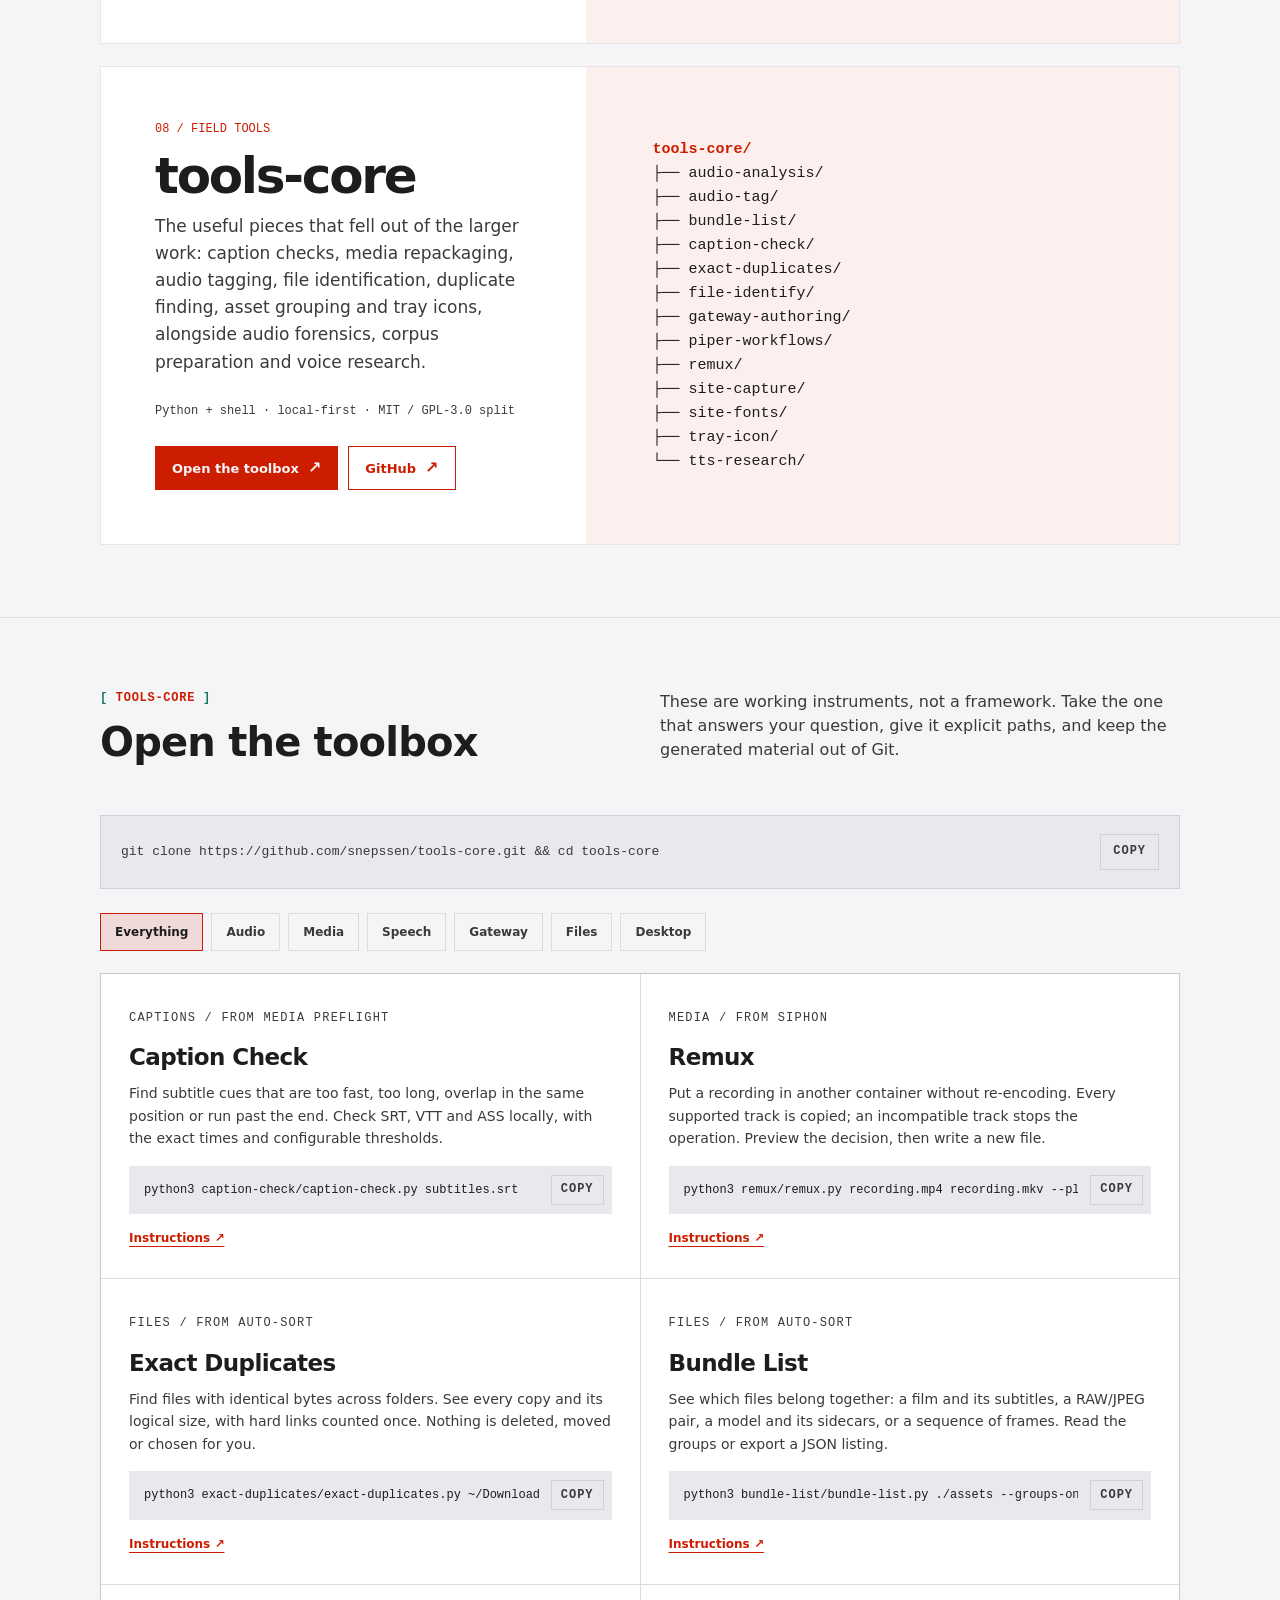
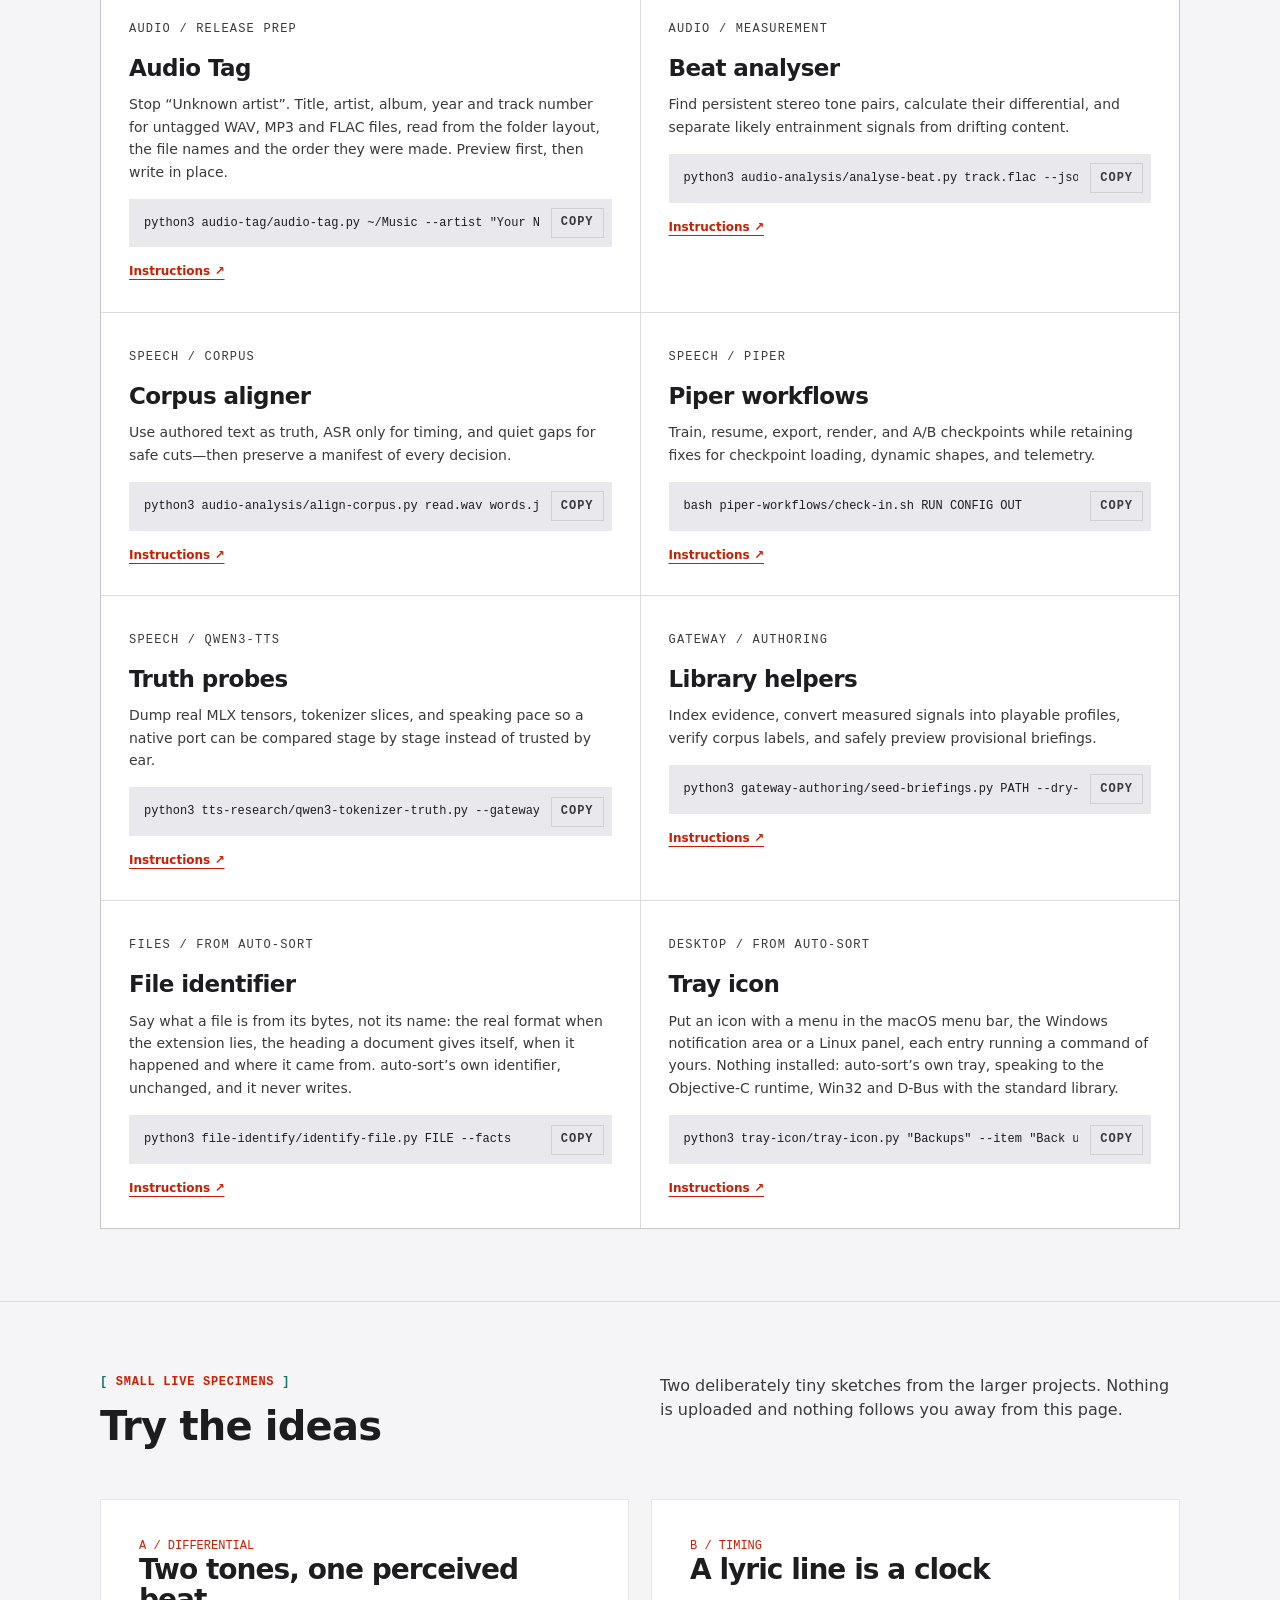
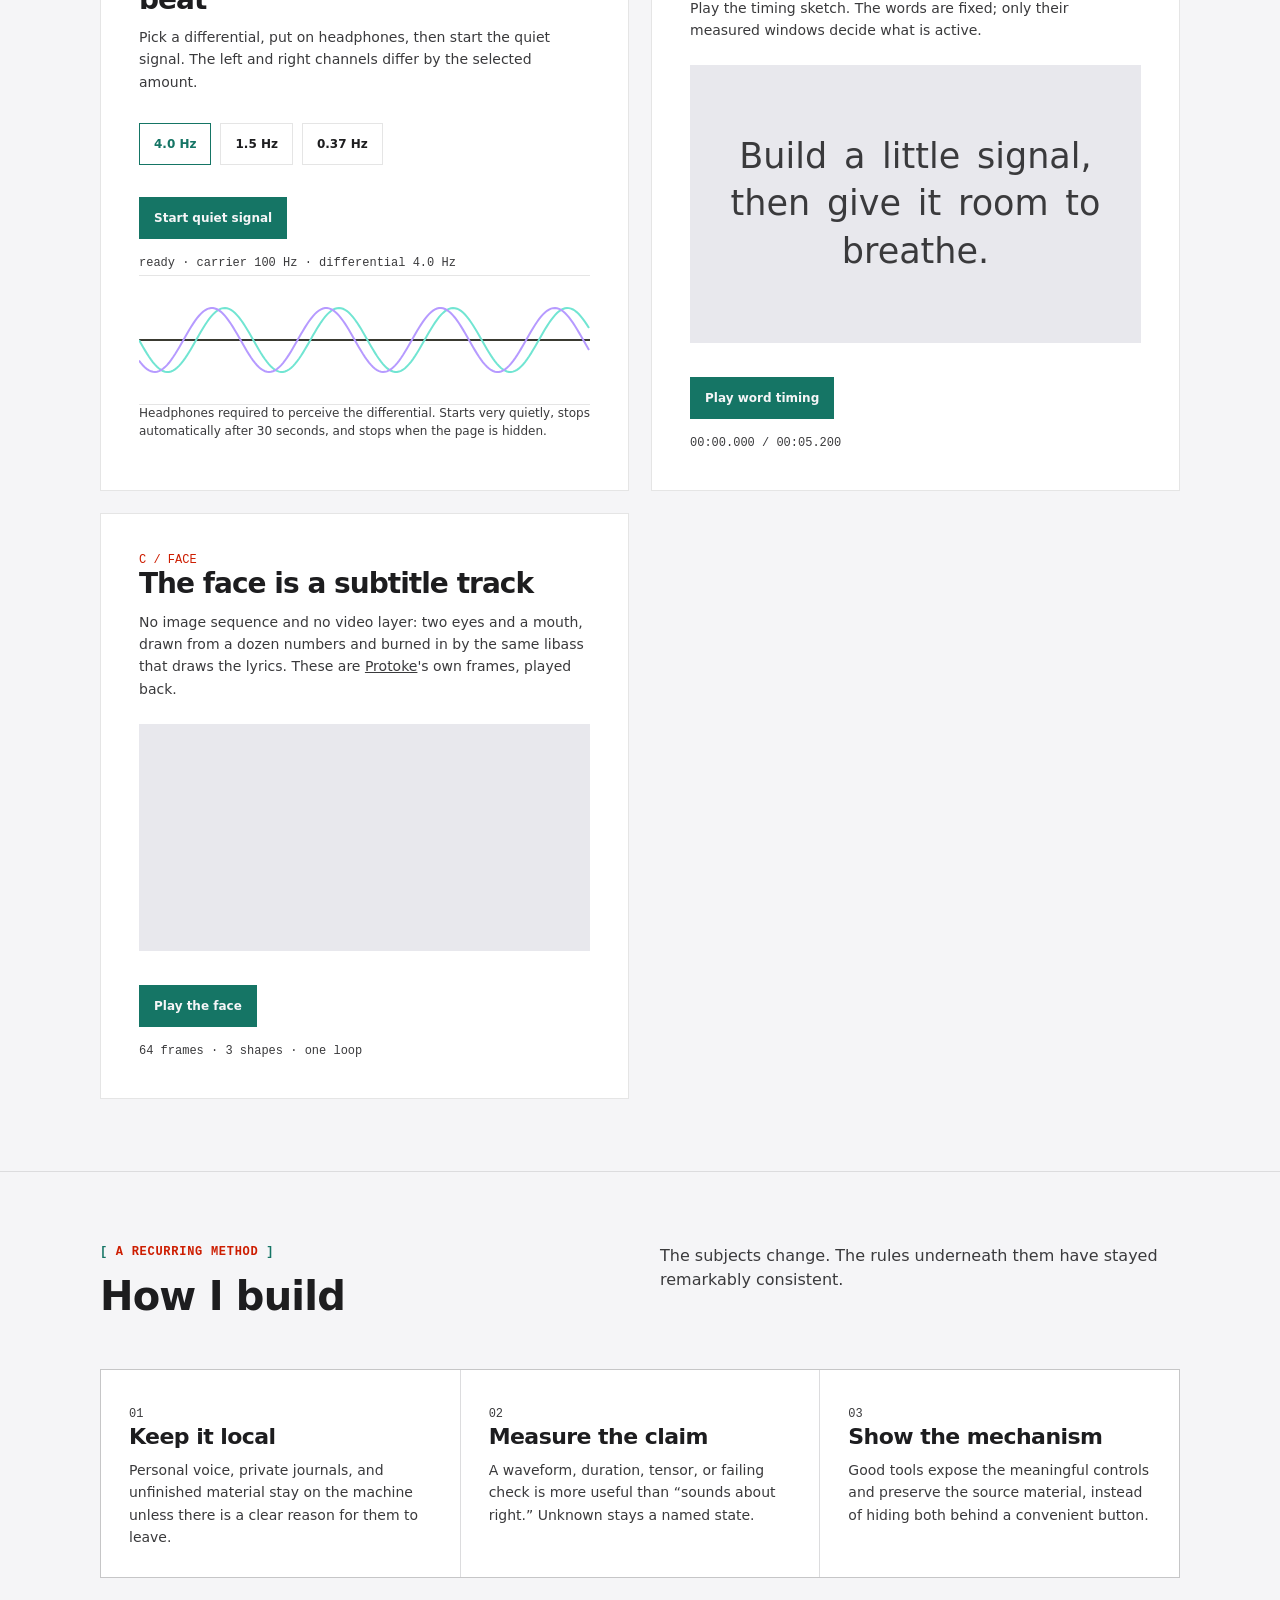
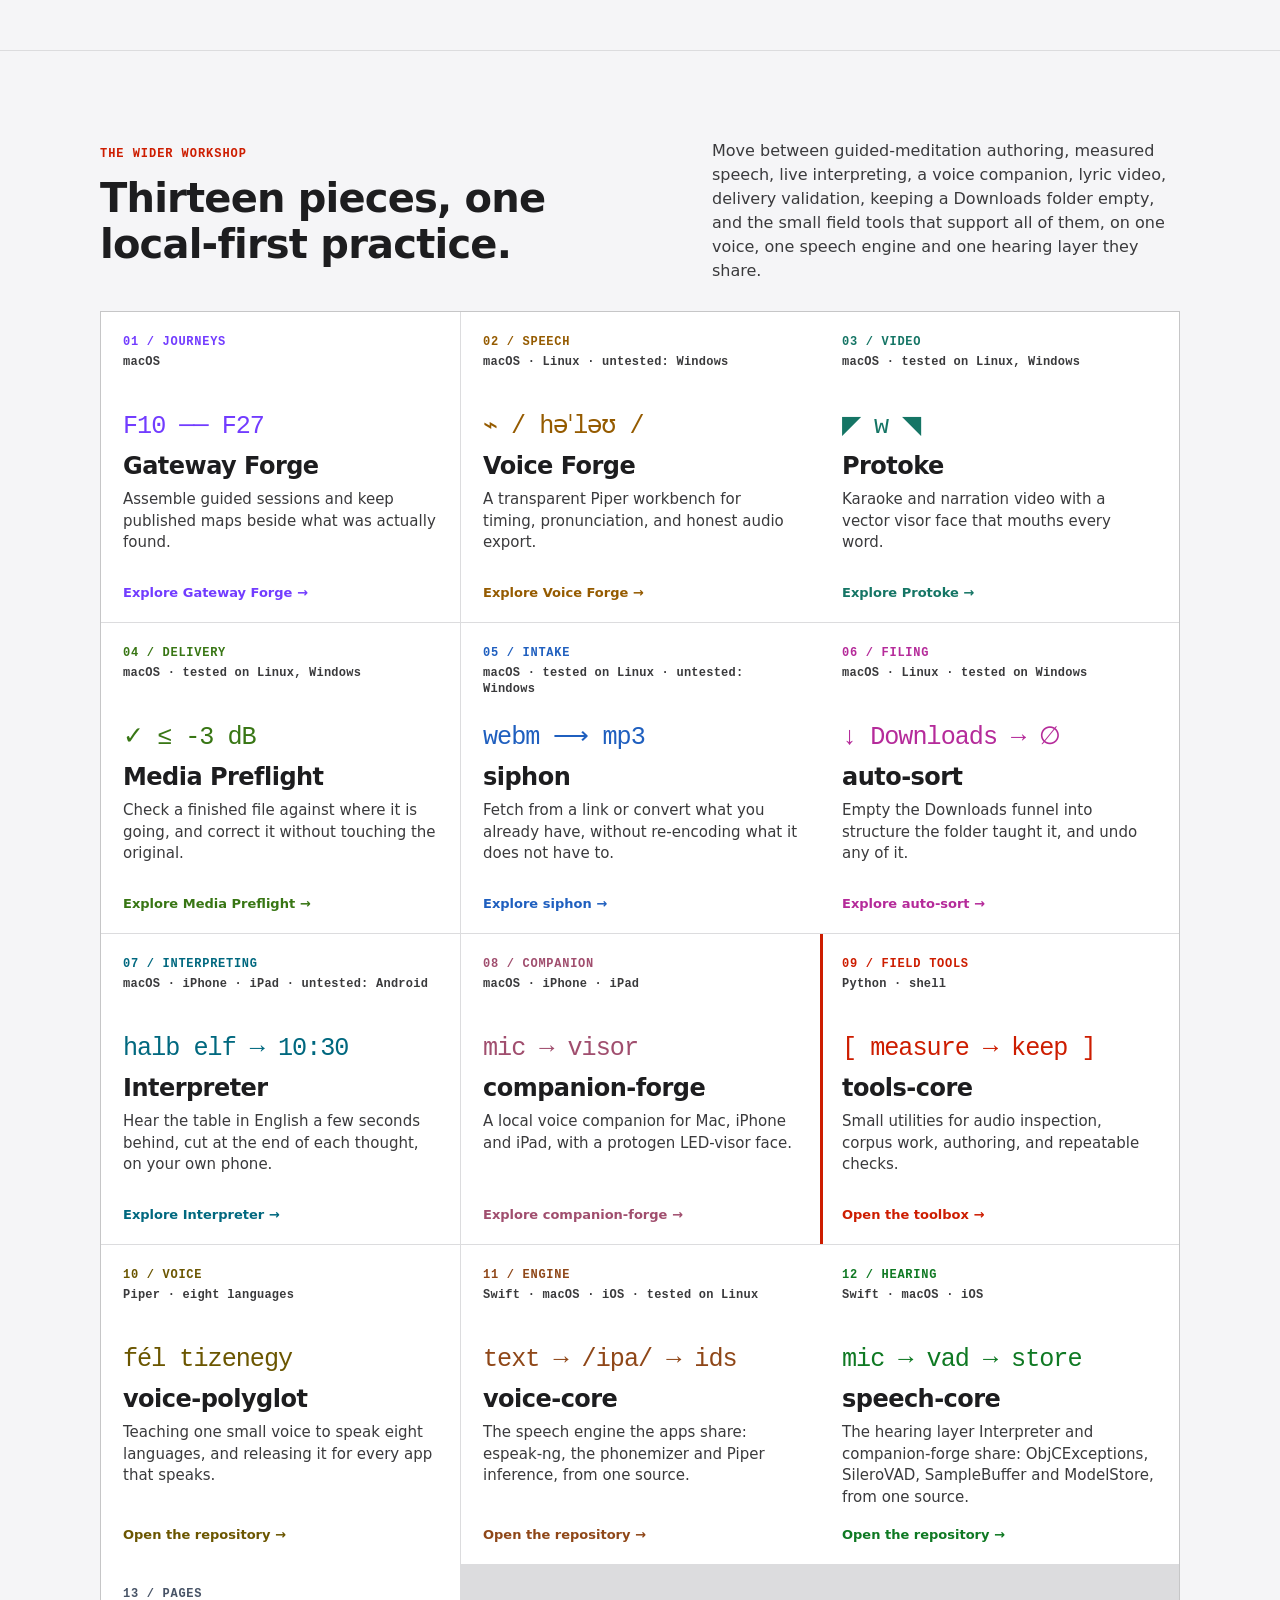
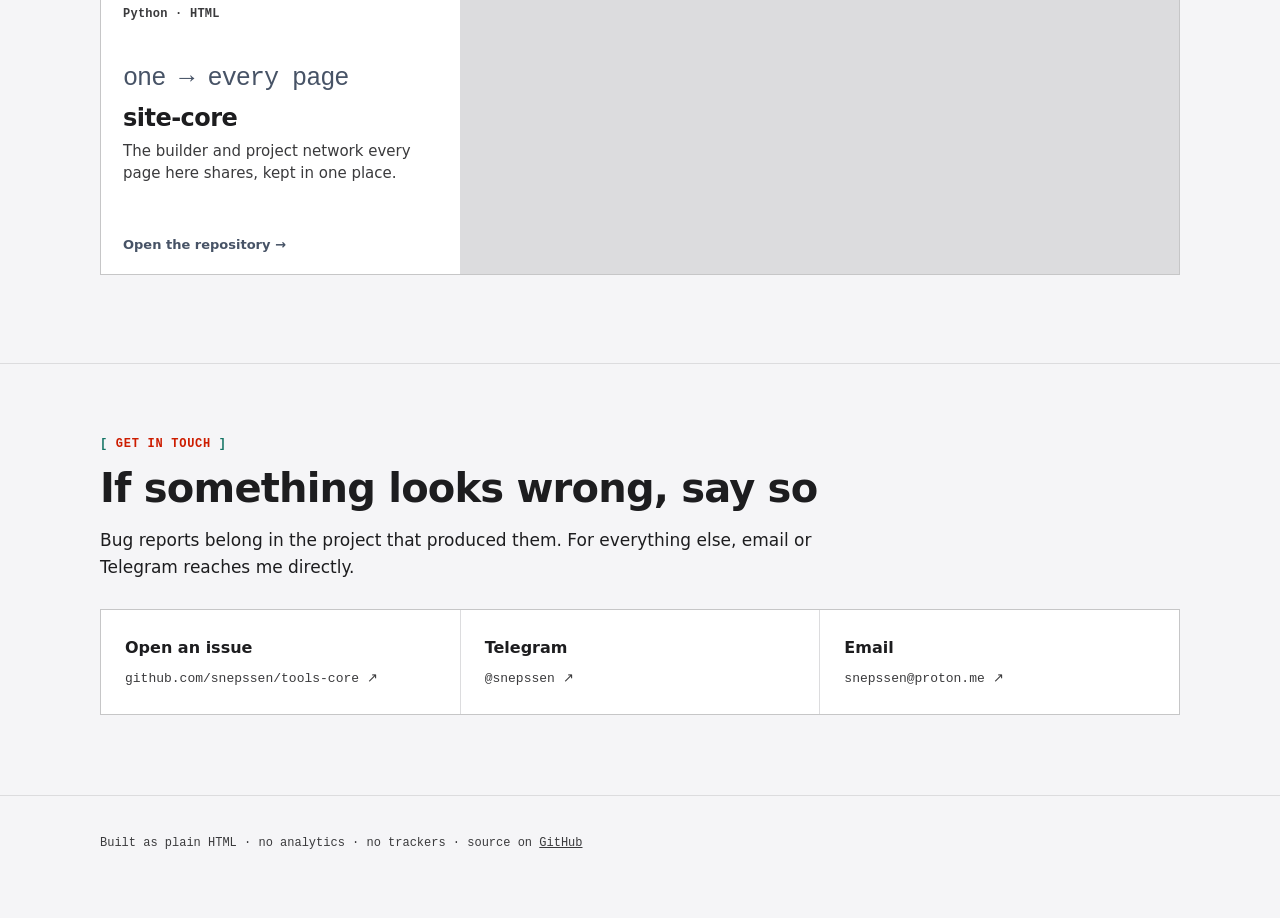
==== commit bdafb0a1: "Workshop pages: a snow leopard instead of the Flower of Life (from site-core)" ====
--- a/docs/index.html
+++ b/docs/index.html
@@ -350,68 +350,34 @@
 <body data-project="tools-core">
   <span class="ecosystem-page-top" id="page-top" aria-hidden="true"></span>
   <span class="ecosystem-mark ecosystem-mark--piece" aria-hidden="true">
-          <!-- Flower of Life geometry adapted from Pd4u's CC0 Wikimedia SVG:
-               https://commons.wikimedia.org/wiki/File:Flower_of_Life_SVG.svg -->
-          <svg class="ecosystem-mark__wire" viewBox="-250 -250 500 500" focusable="false">
+          <svg class="ecosystem-mark__art" viewBox="-100 -100 200 200" focusable="false">
             <defs>
-              <pattern id="piece-flower-pattern" width="135.1" height="78" patternUnits="userSpaceOnUse">
-                <g class="ecosystem-mark__pattern-lines">
-                  <circle r="78" />
-                  <circle r="78" cx="135.1" />
-                  <circle r="78" cy="78" />
-                  <circle r="78" cx="135.1" cy="78" />
-                  <path d="m0,0a78,78,0,0,1,0,78 78,78,0,0,1,135.1,0 78,78,0,0,1,0-78 78,78,0,0,1-135.1,0" />
-                </g>
-              </pattern>
-              <pattern id="piece-flower-mask-pattern" width="135.1" height="78" patternUnits="userSpaceOnUse">
-                <g fill="none" stroke="#fff" stroke-width="8">
-                  <circle r="78" />
-                  <circle r="78" cx="135.1" />
-                  <circle r="78" cy="78" />
-                  <circle r="78" cx="135.1" cy="78" />
-                  <path d="m0,0a78,78,0,0,1,0,78 78,78,0,0,1,135.1,0 78,78,0,0,1,0-78 78,78,0,0,1-135.1,0" />
-                </g>
-              </pattern>
-              <mask id="piece-flower-mask" x="-250" y="-250" width="500" height="500" maskUnits="userSpaceOnUse">
-                <circle r="245.3" fill="none" stroke="#fff" stroke-width="8" />
-                <circle r="234" fill="none" stroke="#fff" stroke-width="8" />
-                <path fill="url(#piece-flower-mask-pattern)" d="m0-234a78,78,0,0,1,67.55,39 78,78,0,0,1,67.55,39 78,78,0,0,1,67.55,117 78,78,0,0,1,0,78 78,78,0,0,1,-67.55,117 78,78,0,0,1,-67.55,39 78,78,0,0,1,-135.1,0 78,78,0,0,1,-67.55-39 78,78,0,0,1,-67.55-117 78,78,0,0,1,0-78 78,78,0,0,1,67.55-117 78,78,0,0,1,67.55-39 78,78,0,0,1,67.55-39z" />
-              </mask>
-              <clipPath id="piece-flower-clip"><circle r="245.3" /></clipPath>
-              <radialGradient id="piece-light-1">
-                <stop offset="0" stop-color="var(--eco-flower)" />
-                <stop offset=".52" stop-color="var(--eco-flower)" stop-opacity=".72" />
-                <stop offset="1" stop-color="var(--eco-flower)" stop-opacity="0" />
+              <radialGradient id="piece-fur" cx="-22" cy="-30" r="150" gradientUnits="userSpaceOnUse">
+                <stop offset="0" stop-color="#8b8781"/>
+                <stop offset=".5" stop-color="#615e59"/>
+                <stop offset="1" stop-color="#33312e"/>
               </radialGradient>
-              <radialGradient id="piece-light-2">
-                <stop offset="0" stop-color="var(--eco-flower)" />
-                <stop offset=".46" stop-color="var(--eco-flower)" stop-opacity=".66" />
-                <stop offset="1" stop-color="var(--eco-flower)" stop-opacity="0" />
-              </radialGradient>
-              <radialGradient id="piece-light-3">
-                <stop offset="0" stop-color="var(--eco-flower)" />
-                <stop offset=".42" stop-color="var(--eco-flower)" stop-opacity=".58" />
-                <stop offset="1" stop-color="var(--eco-flower)" stop-opacity="0" />
-              </radialGradient>
-              <radialGradient id="piece-light-4">
-                <stop offset="0" stop-color="var(--eco-flower)" stop-opacity=".96" />
-                <stop offset=".34" stop-color="var(--eco-flower)" stop-opacity=".42" />
-                <stop offset="1" stop-color="var(--eco-flower)" stop-opacity="0" />
-              </radialGradient>
+              <filter id="piece-glow" x="-60%" y="-60%" width="220%" height="220%">
+                <feGaussianBlur stdDeviation="5" result="soft"/>
+                <feMerge><feMergeNode in="soft"/><feMergeNode in="SourceGraphic"/></feMerge>
+              </filter>
+              <filter id="piece-haze" x="-80%" y="-80%" width="260%" height="260%">
+                <feGaussianBlur stdDeviation="5"/>
+              </filter>
+              <clipPath id="piece-disc"><circle r="100"/></clipPath>
             </defs>
-            <g class="ecosystem-mark__base">
-              <circle r="245.3" />
-              <circle r="234" />
-              <path class="ecosystem-mark__field" fill="url(#piece-flower-pattern)" d="m0-234a78,78,0,0,1,67.55,39 78,78,0,0,1,67.55,39 78,78,0,0,1,67.55,117 78,78,0,0,1,0,78 78,78,0,0,1,-67.55,117 78,78,0,0,1,-67.55,39 78,78,0,0,1,-135.1,0 78,78,0,0,1,-67.55-39 78,78,0,0,1,-67.55-117 78,78,0,0,1,0-78 78,78,0,0,1,67.55-117 78,78,0,0,1,67.55-39 78,78,0,0,1,67.55-39z" />
+            <circle class="ecosystem-mark__fur" r="100" fill="url(#piece-fur)"/>
+            <g clip-path="url(#piece-disc)">
+              <g transform="translate(-56 -55) rotate(-20)"><ellipse class="ecosystem-mark__heart" rx="9.1" ry="7.2" filter="url(#piece-haze)"/><path class="ecosystem-mark__ring" stroke-width="5.9" d="M19.6,4.5L18.5,8.9L15.9,12.5L12.3,15.1L8.3,16.6L4.3,17.2"/><path class="ecosystem-mark__ring" stroke-width="5.8" d="M-1.5,17.5L-5.8,17.4L-10.3,16.4L-14.4,14.2L-17.6,10.5L-19.1,6.0"/><path class="ecosystem-mark__ring" stroke-width="5.9" d="M-17.7,-3.3L-16.1,-7.0L-14.2,-10.5L-11.9,-14.0L-8.9,-17.3L-5.0,-19.6"/><path class="ecosystem-mark__ring" stroke-width="7.0" d="M1.1,-20.4L5.6,-19.0L9.4,-16.3L12.3,-13.0L14.6,-9.5"/></g><g transform="translate(61 -47) rotate(25)"><ellipse class="ecosystem-mark__heart" rx="8.2" ry="6.5" filter="url(#piece-haze)"/><path class="ecosystem-mark__ring" stroke-width="6.7" d="M14.1,9.2L12.5,12.5L9.9,15.3L6.5,17.1L2.8,17.7L-0.9,17.1L-4.3,15.8L-7.2,14.0L-9.9,12.1L-12.5,10.1L-15.0,7.6"/><path class="ecosystem-mark__ring" stroke-width="7.8" d="M-17.8,2.7L-18.3,-1.5L-17.2,-5.6L-14.8,-9.0L-11.6,-11.5L-8.4,-13.3L-5.1,-14.9L-1.6,-16.2"/><path class="ecosystem-mark__ring" stroke-width="7.4" d="M4.4,-17.1L8.3,-16.2L11.7,-14.1L14.2,-10.9L15.4,-7.2L15.8,-3.4L15.7,0.1"/></g><g transform="translate(-60 54) rotate(14)"><ellipse class="ecosystem-mark__heart" rx="8.6" ry="6.8" filter="url(#piece-haze)"/><path class="ecosystem-mark__ring" stroke-width="7.1" d="M17.3,3.5L16.8,8.1L14.8,12.5L11.3,15.7L6.8,17.3"/><path class="ecosystem-mark__ring" stroke-width="6.5" d="M0.9,17.2L-2.7,16.4L-6.0,15.5L-9.4,14.3L-12.8,12.6L-15.9,10.1L-18.1,6.7"/><path class="ecosystem-mark__ring" stroke-width="5.6" d="M-19.2,0.8L-18.0,-3.7L-15.6,-7.5L-12.9,-10.6L-10.0,-13.3L-6.7,-16.0"/><path class="ecosystem-mark__ring" stroke-width="6.0" d="M-0.4,-18.9L4.0,-19.0L8.2,-17.5L11.5,-14.6L13.8,-11.0"/></g><g transform="translate(58 58) rotate(-30)"><ellipse class="ecosystem-mark__heart" rx="9.6" ry="7.6" filter="url(#piece-haze)"/><path class="ecosystem-mark__ring" stroke-width="8.5" d="M18.5,9.5L14.6,13.2L10.2,15.6L5.8,17.5L1.1,19.1"/><path class="ecosystem-mark__ring" stroke-width="6.8" d="M-7.3,19.7L-11.5,18.2L-15.1,15.3L-17.4,11.5L-18.6,7.3L-18.8,3.1L-18.4,-0.9"/><path class="ecosystem-mark__ring" stroke-width="7.7" d="M-17.3,-7.9L-15.7,-12.4L-13.0,-16.6L-8.9,-19.7L-4.0,-21.0L1.0,-20.4"/><path class="ecosystem-mark__ring" stroke-width="8.3" d="M9.1,-16.2L12.5,-13.6L15.7,-10.8L18.7,-7.3L20.8,-3.0L21.5,1.8L20.4,6.6"/></g>
+              <g class="ecosystem-mark__fine"><g transform="translate(4 -82) rotate(8)"><path class="ecosystem-mark__ring" stroke-width="3.9" d="M11.8,2.4L11.5,5.3L10.2,8.0L7.9,10.0L5.2,11.1L2.3,11.4L-0.4,11.1L-2.9,10.7L-5.5,10.0"/><path class="ecosystem-mark__ring" stroke-width="3.7" d="M-11.4,6.0L-12.5,3.2L-12.5,0.2L-11.6,-2.6L-10.1,-5.0L-8.5,-7.0L-6.7,-9.0L-4.7,-10.8"/><path class="ecosystem-mark__ring" stroke-width="5.1" d="M-1.2,-12.6L1.7,-12.8L4.5,-12.0L6.8,-10.3L8.5,-8.1L9.6,-5.8L10.5,-3.4L11.2,-1.0L11.7,1.6"/></g><g transform="translate(-87 1) rotate(70)"><path class="ecosystem-mark__ring" stroke-width="4.3" d="M9.8,4.2L9.2,6.5L7.9,8.6L6.1,10.2L3.7,11.1L1.3,11.2L-1.1,10.7L-3.2,9.8L-5.1,8.8"/><path class="ecosystem-mark__ring" stroke-width="4.8" d="M-9.8,5.2L-11.2,3.1L-11.9,0.5L-11.5,-2.2L-10.3,-4.5L-8.6,-6.4L-6.7,-7.8L-4.7,-9.0"/><path class="ecosystem-mark__ring" stroke-width="4.1" d="M-1.1,-10.7L1.3,-11.2L3.9,-11.1L6.3,-10.1L8.1,-8.3L9.3,-6.1L9.9,-3.7L10.1,-1.4L10.1,0.8L10.0,3.1"/></g><g transform="translate(89 7) rotate(-60)"><path class="ecosystem-mark__ring" stroke-width="4.7" d="M9.7,4.9L8.8,7.3L7.1,9.4L4.8,10.8L2.1,11.3L-0.5,10.9L-2.8,9.9L-4.9,8.8L-7.0,7.6L-8.9,6.1"/><path class="ecosystem-mark__ring" stroke-width="4.0" d="M-11.0,3.4L-11.8,1.0L-11.7,-1.5L-10.8,-3.8L-9.3,-5.7L-7.5,-7.2L-5.7,-8.4L-3.8,-9.5"/><path class="ecosystem-mark__ring" stroke-width="3.3" d="M1.3,-11.2L3.9,-11.1L6.4,-10.0L8.3,-8.1L9.4,-5.8L10.0,-3.4L10.1,-1.0L10.1,1.3L9.9,3.7"/></g><g transform="translate(-3 86) rotate(-10)"><path class="ecosystem-mark__ring" stroke-width="4.2" d="M13.3,4.4L11.9,7.2L9.6,9.3L6.9,10.7L4.2,11.4L1.5,11.9L-1.2,12.2L-4.0,12.2L-7.0,11.5L-9.7,10.0"/><path class="ecosystem-mark__ring" stroke-width="4.7" d="M-12.4,6.3L-12.9,3.3L-12.6,0.3L-11.9,-2.4L-10.9,-4.9L-9.8,-7.3L-8.4,-9.8L-6.3,-12.0"/><path class="ecosystem-mark__ring" stroke-width="4.1" d="M-2.4,-13.8L0.6,-13.9L3.3,-13.0L5.7,-11.4L7.6,-9.5L9.3,-7.6L10.8,-5.5L12.2,-3.3L13.3,-0.7L13.6,2.2L13.1,5.1"/></g><circle class="ecosystem-mark__spot" cx="-30" cy="-80" r="3.6"/><circle class="ecosystem-mark__spot" cx="34" cy="-78" r="3"/><circle class="ecosystem-mark__spot" cx="-84" cy="-30" r="3"/><circle class="ecosystem-mark__spot" cx="86" cy="-24" r="3.6"/><circle class="ecosystem-mark__spot" cx="-84" cy="32" r="3"/><circle class="ecosystem-mark__spot" cx="84" cy="34" r="3"/><circle class="ecosystem-mark__spot" cx="-28" cy="82" r="3.6"/><circle class="ecosystem-mark__spot" cx="30" cy="84" r="3"/><circle class="ecosystem-mark__spot" cx="-22" cy="-60" r="2.2"/><circle class="ecosystem-mark__spot" cx="24" cy="64" r="2.2"/></g>
             </g>
-            <g class="ecosystem-mark__colour" mask="url(#piece-flower-mask)" clip-path="url(#piece-flower-clip)">
-              <g class="ecosystem-mark__light-field">
-                <circle r="260" fill="var(--eco-flower)" />
-                <ellipse cx="-112" cy="-92" rx="238" ry="182" fill="url(#piece-light-1)" transform="rotate(-18 -112 -92)" />
-                <ellipse cx="118" cy="-42" rx="198" ry="144" fill="url(#piece-light-2)" transform="rotate(31 118 -42)" />
-                <ellipse cx="-38" cy="132" rx="218" ry="158" fill="url(#piece-light-3)" transform="rotate(47 -38 132)" />
-                <ellipse cx="58" cy="38" rx="116" ry="88" fill="url(#piece-light-4)" transform="rotate(-36 58 38)" />
-              </g>
+            <circle class="ecosystem-mark__rim" r="96.5"/>
+            <g class="ecosystem-mark__paw" filter="url(#piece-glow)" transform="translate(0 6) scale(.84)">
+              <path d="M0,8 C14,8 27,21 27,33 C27,43 18,47 10,45 C5,44 3,41 0,41 C-3,41 -5,44 -10,45 C-18,47 -27,43 -27,33 C-27,21 -14,8 0,8 Z"/>
+              <ellipse cx="-31" cy="-6" rx="8.5" ry="11" transform="rotate(-24 -31 -6)"/>
+              <ellipse cx="-11" cy="-23" rx="8.5" ry="12" transform="rotate(-8 -11 -23)"/>
+              <ellipse cx="11" cy="-23" rx="8.5" ry="12" transform="rotate(8 11 -23)"/>
+              <ellipse cx="31" cy="-6" rx="8.5" ry="11" transform="rotate(24 31 -6)"/>
             </g>
           </svg>
         </span>
@@ -420,68 +386,34 @@
     <div class="ecosystem-rail__inner">
       <a class="ecosystem-rail__home" href="#page-top">
         <span class="ecosystem-mark" aria-hidden="true">
-          <!-- Flower of Life geometry adapted from Pd4u's CC0 Wikimedia SVG:
-               https://commons.wikimedia.org/wiki/File:Flower_of_Life_SVG.svg -->
-          <svg class="ecosystem-mark__wire" viewBox="-250 -250 500 500" focusable="false">
+          <svg class="ecosystem-mark__art" viewBox="-100 -100 200 200" focusable="false">
             <defs>
-              <pattern id="rail-flower-pattern" width="135.1" height="78" patternUnits="userSpaceOnUse">
-                <g class="ecosystem-mark__pattern-lines">
-                  <circle r="78" />
-                  <circle r="78" cx="135.1" />
-                  <circle r="78" cy="78" />
-                  <circle r="78" cx="135.1" cy="78" />
-                  <path d="m0,0a78,78,0,0,1,0,78 78,78,0,0,1,135.1,0 78,78,0,0,1,0-78 78,78,0,0,1-135.1,0" />
-                </g>
-              </pattern>
-              <pattern id="rail-flower-mask-pattern" width="135.1" height="78" patternUnits="userSpaceOnUse">
-                <g fill="none" stroke="#fff" stroke-width="8">
-                  <circle r="78" />
-                  <circle r="78" cx="135.1" />
-                  <circle r="78" cy="78" />
-                  <circle r="78" cx="135.1" cy="78" />
-                  <path d="m0,0a78,78,0,0,1,0,78 78,78,0,0,1,135.1,0 78,78,0,0,1,0-78 78,78,0,0,1-135.1,0" />
-                </g>
-              </pattern>
-              <mask id="rail-flower-mask" x="-250" y="-250" width="500" height="500" maskUnits="userSpaceOnUse">
-                <circle r="245.3" fill="none" stroke="#fff" stroke-width="8" />
-                <circle r="234" fill="none" stroke="#fff" stroke-width="8" />
-                <path fill="url(#rail-flower-mask-pattern)" d="m0-234a78,78,0,0,1,67.55,39 78,78,0,0,1,67.55,39 78,78,0,0,1,67.55,117 78,78,0,0,1,0,78 78,78,0,0,1,-67.55,117 78,78,0,0,1,-67.55,39 78,78,0,0,1,-135.1,0 78,78,0,0,1,-67.55-39 78,78,0,0,1,-67.55-117 78,78,0,0,1,0-78 78,78,0,0,1,67.55-117 78,78,0,0,1,67.55-39 78,78,0,0,1,67.55-39z" />
-              </mask>
-              <clipPath id="rail-flower-clip"><circle r="245.3" /></clipPath>
-              <radialGradient id="rail-light-1">
-                <stop offset="0" stop-color="var(--eco-flower)" />
-                <stop offset=".52" stop-color="var(--eco-flower)" stop-opacity=".72" />
-                <stop offset="1" stop-color="var(--eco-flower)" stop-opacity="0" />
+              <radialGradient id="rail-fur" cx="-22" cy="-30" r="150" gradientUnits="userSpaceOnUse">
+                <stop offset="0" stop-color="#8b8781"/>
+                <stop offset=".5" stop-color="#615e59"/>
+                <stop offset="1" stop-color="#33312e"/>
               </radialGradient>
-              <radialGradient id="rail-light-2">
-                <stop offset="0" stop-color="var(--eco-flower)" />
-                <stop offset=".46" stop-color="var(--eco-flower)" stop-opacity=".66" />
-                <stop offset="1" stop-color="var(--eco-flower)" stop-opacity="0" />
-              </radialGradient>
-              <radialGradient id="rail-light-3">
-                <stop offset="0" stop-color="var(--eco-flower)" />
-                <stop offset=".42" stop-color="var(--eco-flower)" stop-opacity=".58" />
-                <stop offset="1" stop-color="var(--eco-flower)" stop-opacity="0" />
-              </radialGradient>
-              <radialGradient id="rail-light-4">
-                <stop offset="0" stop-color="var(--eco-flower)" stop-opacity=".96" />
-                <stop offset=".34" stop-color="var(--eco-flower)" stop-opacity=".42" />
-                <stop offset="1" stop-color="var(--eco-flower)" stop-opacity="0" />
-              </radialGradient>
+              <filter id="rail-glow" x="-60%" y="-60%" width="220%" height="220%">
+                <feGaussianBlur stdDeviation="5" result="soft"/>
+                <feMerge><feMergeNode in="soft"/><feMergeNode in="SourceGraphic"/></feMerge>
+              </filter>
+              <filter id="rail-haze" x="-80%" y="-80%" width="260%" height="260%">
+                <feGaussianBlur stdDeviation="5"/>
+              </filter>
+              <clipPath id="rail-disc"><circle r="100"/></clipPath>
             </defs>
-            <g class="ecosystem-mark__base">
-              <circle r="245.3" />
-              <circle r="234" />
-              <path class="ecosystem-mark__field" fill="url(#rail-flower-pattern)" d="m0-234a78,78,0,0,1,67.55,39 78,78,0,0,1,67.55,39 78,78,0,0,1,67.55,117 78,78,0,0,1,0,78 78,78,0,0,1,-67.55,117 78,78,0,0,1,-67.55,39 78,78,0,0,1,-135.1,0 78,78,0,0,1,-67.55-39 78,78,0,0,1,-67.55-117 78,78,0,0,1,0-78 78,78,0,0,1,67.55-117 78,78,0,0,1,67.55-39 78,78,0,0,1,67.55-39z" />
+            <circle class="ecosystem-mark__fur" r="100" fill="url(#rail-fur)"/>
+            <g clip-path="url(#rail-disc)">
+              <g transform="translate(-56 -55) rotate(-20)"><ellipse class="ecosystem-mark__heart" rx="9.1" ry="7.2" filter="url(#rail-haze)"/><path class="ecosystem-mark__ring" stroke-width="5.9" d="M19.6,4.5L18.5,8.9L15.9,12.5L12.3,15.1L8.3,16.6L4.3,17.2"/><path class="ecosystem-mark__ring" stroke-width="5.8" d="M-1.5,17.5L-5.8,17.4L-10.3,16.4L-14.4,14.2L-17.6,10.5L-19.1,6.0"/><path class="ecosystem-mark__ring" stroke-width="5.9" d="M-17.7,-3.3L-16.1,-7.0L-14.2,-10.5L-11.9,-14.0L-8.9,-17.3L-5.0,-19.6"/><path class="ecosystem-mark__ring" stroke-width="7.0" d="M1.1,-20.4L5.6,-19.0L9.4,-16.3L12.3,-13.0L14.6,-9.5"/></g><g transform="translate(61 -47) rotate(25)"><ellipse class="ecosystem-mark__heart" rx="8.2" ry="6.5" filter="url(#rail-haze)"/><path class="ecosystem-mark__ring" stroke-width="6.7" d="M14.1,9.2L12.5,12.5L9.9,15.3L6.5,17.1L2.8,17.7L-0.9,17.1L-4.3,15.8L-7.2,14.0L-9.9,12.1L-12.5,10.1L-15.0,7.6"/><path class="ecosystem-mark__ring" stroke-width="7.8" d="M-17.8,2.7L-18.3,-1.5L-17.2,-5.6L-14.8,-9.0L-11.6,-11.5L-8.4,-13.3L-5.1,-14.9L-1.6,-16.2"/><path class="ecosystem-mark__ring" stroke-width="7.4" d="M4.4,-17.1L8.3,-16.2L11.7,-14.1L14.2,-10.9L15.4,-7.2L15.8,-3.4L15.7,0.1"/></g><g transform="translate(-60 54) rotate(14)"><ellipse class="ecosystem-mark__heart" rx="8.6" ry="6.8" filter="url(#rail-haze)"/><path class="ecosystem-mark__ring" stroke-width="7.1" d="M17.3,3.5L16.8,8.1L14.8,12.5L11.3,15.7L6.8,17.3"/><path class="ecosystem-mark__ring" stroke-width="6.5" d="M0.9,17.2L-2.7,16.4L-6.0,15.5L-9.4,14.3L-12.8,12.6L-15.9,10.1L-18.1,6.7"/><path class="ecosystem-mark__ring" stroke-width="5.6" d="M-19.2,0.8L-18.0,-3.7L-15.6,-7.5L-12.9,-10.6L-10.0,-13.3L-6.7,-16.0"/><path class="ecosystem-mark__ring" stroke-width="6.0" d="M-0.4,-18.9L4.0,-19.0L8.2,-17.5L11.5,-14.6L13.8,-11.0"/></g><g transform="translate(58 58) rotate(-30)"><ellipse class="ecosystem-mark__heart" rx="9.6" ry="7.6" filter="url(#rail-haze)"/><path class="ecosystem-mark__ring" stroke-width="8.5" d="M18.5,9.5L14.6,13.2L10.2,15.6L5.8,17.5L1.1,19.1"/><path class="ecosystem-mark__ring" stroke-width="6.8" d="M-7.3,19.7L-11.5,18.2L-15.1,15.3L-17.4,11.5L-18.6,7.3L-18.8,3.1L-18.4,-0.9"/><path class="ecosystem-mark__ring" stroke-width="7.7" d="M-17.3,-7.9L-15.7,-12.4L-13.0,-16.6L-8.9,-19.7L-4.0,-21.0L1.0,-20.4"/><path class="ecosystem-mark__ring" stroke-width="8.3" d="M9.1,-16.2L12.5,-13.6L15.7,-10.8L18.7,-7.3L20.8,-3.0L21.5,1.8L20.4,6.6"/></g>
+              <g class="ecosystem-mark__fine"><g transform="translate(4 -82) rotate(8)"><path class="ecosystem-mark__ring" stroke-width="3.9" d="M11.8,2.4L11.5,5.3L10.2,8.0L7.9,10.0L5.2,11.1L2.3,11.4L-0.4,11.1L-2.9,10.7L-5.5,10.0"/><path class="ecosystem-mark__ring" stroke-width="3.7" d="M-11.4,6.0L-12.5,3.2L-12.5,0.2L-11.6,-2.6L-10.1,-5.0L-8.5,-7.0L-6.7,-9.0L-4.7,-10.8"/><path class="ecosystem-mark__ring" stroke-width="5.1" d="M-1.2,-12.6L1.7,-12.8L4.5,-12.0L6.8,-10.3L8.5,-8.1L9.6,-5.8L10.5,-3.4L11.2,-1.0L11.7,1.6"/></g><g transform="translate(-87 1) rotate(70)"><path class="ecosystem-mark__ring" stroke-width="4.3" d="M9.8,4.2L9.2,6.5L7.9,8.6L6.1,10.2L3.7,11.1L1.3,11.2L-1.1,10.7L-3.2,9.8L-5.1,8.8"/><path class="ecosystem-mark__ring" stroke-width="4.8" d="M-9.8,5.2L-11.2,3.1L-11.9,0.5L-11.5,-2.2L-10.3,-4.5L-8.6,-6.4L-6.7,-7.8L-4.7,-9.0"/><path class="ecosystem-mark__ring" stroke-width="4.1" d="M-1.1,-10.7L1.3,-11.2L3.9,-11.1L6.3,-10.1L8.1,-8.3L9.3,-6.1L9.9,-3.7L10.1,-1.4L10.1,0.8L10.0,3.1"/></g><g transform="translate(89 7) rotate(-60)"><path class="ecosystem-mark__ring" stroke-width="4.7" d="M9.7,4.9L8.8,7.3L7.1,9.4L4.8,10.8L2.1,11.3L-0.5,10.9L-2.8,9.9L-4.9,8.8L-7.0,7.6L-8.9,6.1"/><path class="ecosystem-mark__ring" stroke-width="4.0" d="M-11.0,3.4L-11.8,1.0L-11.7,-1.5L-10.8,-3.8L-9.3,-5.7L-7.5,-7.2L-5.7,-8.4L-3.8,-9.5"/><path class="ecosystem-mark__ring" stroke-width="3.3" d="M1.3,-11.2L3.9,-11.1L6.4,-10.0L8.3,-8.1L9.4,-5.8L10.0,-3.4L10.1,-1.0L10.1,1.3L9.9,3.7"/></g><g transform="translate(-3 86) rotate(-10)"><path class="ecosystem-mark__ring" stroke-width="4.2" d="M13.3,4.4L11.9,7.2L9.6,9.3L6.9,10.7L4.2,11.4L1.5,11.9L-1.2,12.2L-4.0,12.2L-7.0,11.5L-9.7,10.0"/><path class="ecosystem-mark__ring" stroke-width="4.7" d="M-12.4,6.3L-12.9,3.3L-12.6,0.3L-11.9,-2.4L-10.9,-4.9L-9.8,-7.3L-8.4,-9.8L-6.3,-12.0"/><path class="ecosystem-mark__ring" stroke-width="4.1" d="M-2.4,-13.8L0.6,-13.9L3.3,-13.0L5.7,-11.4L7.6,-9.5L9.3,-7.6L10.8,-5.5L12.2,-3.3L13.3,-0.7L13.6,2.2L13.1,5.1"/></g><circle class="ecosystem-mark__spot" cx="-30" cy="-80" r="3.6"/><circle class="ecosystem-mark__spot" cx="34" cy="-78" r="3"/><circle class="ecosystem-mark__spot" cx="-84" cy="-30" r="3"/><circle class="ecosystem-mark__spot" cx="86" cy="-24" r="3.6"/><circle class="ecosystem-mark__spot" cx="-84" cy="32" r="3"/><circle class="ecosystem-mark__spot" cx="84" cy="34" r="3"/><circle class="ecosystem-mark__spot" cx="-28" cy="82" r="3.6"/><circle class="ecosystem-mark__spot" cx="30" cy="84" r="3"/><circle class="ecosystem-mark__spot" cx="-22" cy="-60" r="2.2"/><circle class="ecosystem-mark__spot" cx="24" cy="64" r="2.2"/></g>
             </g>
-            <g class="ecosystem-mark__colour" mask="url(#rail-flower-mask)" clip-path="url(#rail-flower-clip)">
-              <g class="ecosystem-mark__light-field">
-                <circle r="260" fill="var(--eco-flower)" />
-                <ellipse cx="-112" cy="-92" rx="238" ry="182" fill="url(#rail-light-1)" transform="rotate(-18 -112 -92)" />
-                <ellipse cx="118" cy="-42" rx="198" ry="144" fill="url(#rail-light-2)" transform="rotate(31 118 -42)" />
-                <ellipse cx="-38" cy="132" rx="218" ry="158" fill="url(#rail-light-3)" transform="rotate(47 -38 132)" />
-                <ellipse cx="58" cy="38" rx="116" ry="88" fill="url(#rail-light-4)" transform="rotate(-36 58 38)" />
-              </g>
+            <circle class="ecosystem-mark__rim" r="96.5"/>
+            <g class="ecosystem-mark__paw" filter="url(#rail-glow)" transform="translate(0 6) scale(.84)">
+              <path d="M0,8 C14,8 27,21 27,33 C27,43 18,47 10,45 C5,44 3,41 0,41 C-3,41 -5,44 -10,45 C-18,47 -27,43 -27,33 C-27,21 -14,8 0,8 Z"/>
+              <ellipse cx="-31" cy="-6" rx="8.5" ry="11" transform="rotate(-24 -31 -6)"/>
+              <ellipse cx="-11" cy="-23" rx="8.5" ry="12" transform="rotate(-8 -11 -23)"/>
+              <ellipse cx="11" cy="-23" rx="8.5" ry="12" transform="rotate(8 11 -23)"/>
+              <ellipse cx="31" cy="-6" rx="8.5" ry="11" transform="rotate(24 31 -6)"/>
             </g>
           </svg>
         </span>
--- a/docs/ecosystem.css
+++ b/docs/ecosystem.css
@@ -55,13 +55,12 @@
   --eco-frame: 1080px;
   --eco-sans: -apple-system, BlinkMacSystemFont, "Segoe UI", system-ui, sans-serif;
   --eco-mono: ui-monospace, SFMono-Regular, Menlo, Consolas, monospace;
-  --eco-flower: #f5f5f7;
   --serif: var(--eco-sans);
   --sans: var(--eco-sans);
 }
 
 /* Same hues as the dark accents, taken down until each clears 4.5:1 on the
-   light ground. Decorative flower colours stay the vivid set; these are for
+   light ground. Decorative mark colours stay the vivid set; these are for
    text, eyebrows and card glyphs. */
 @media (prefers-color-scheme: light) {
   :root:not([data-theme="dark"]) {
@@ -151,6 +150,9 @@
 body[data-project="voice-core"] { --eco-current: var(--eco-voicecore); }
 body[data-project="speech-core"] { --eco-current: var(--eco-speechcore); }
 body[data-project="site-core"] { --eco-current: var(--eco-sitecore); }
+/* Set where the accent is, not on :root: a var() resolves where it is
+   declared, so on :root every page would glow in the default accent. */
+body { --eco-glow: var(--eco-current); }
 
 body {
   overflow-x: clip;
@@ -479,7 +481,9 @@
   background: color-mix(in srgb, var(--project-accent, var(--eco-current)) 14%, transparent);
 }
 
-/* --------------------------------------------------------------- the flower */
+/* ---------------------------------------------------------- the snow leopard */
+/* The paw, the rim and the rosettes' hearts glow in --eco-glow: the page's own
+   accent on a project page, and on the hub an ease through every accent. */
 .ecosystem-mark {
   position: relative;
   display: block;
@@ -487,17 +491,25 @@
   width: 32px;
   height: 32px;
   border-radius: 50%;
-  background: #1a1a1c;
-  box-shadow: inset 0 0 0 1px rgba(255, 255, 255, 0.08);
-}
-.ecosystem-mark__wire { display: block; width: 86%; height: 86%; margin: 7%; overflow: visible; }
-.ecosystem-mark__base,
-.ecosystem-mark__pattern-lines {
+  box-shadow: 0 0 0 1px rgba(255, 255, 255, 0.08), 0 0 14px -4px var(--eco-glow);
+}
+.ecosystem-mark__art { display: block; width: 100%; height: 100%; overflow: visible; }
+.ecosystem-mark__ring {
   fill: none;
-  stroke: var(--eco-flower, #f5f5f7);
-  stroke-width: 20;
-}
-.ecosystem-mark__colour { display: none; }
+  stroke: #1b1a18;
+  stroke-opacity: 0.9;
+  stroke-linecap: round;
+  stroke-linejoin: round;
+}
+.ecosystem-mark__spot { fill: #1b1a18; opacity: 0.85; }
+.ecosystem-mark__heart { fill: var(--eco-glow); opacity: 0.3; }
+.ecosystem-mark__rim { fill: none; stroke: var(--eco-glow); stroke-width: 2; opacity: 0.5; }
+.ecosystem-mark__paw { fill: var(--eco-glow); animation: ecosystem-breathe 7s ease-in-out infinite; }
+/* At 32px the fine spots are noise and the paw wants a little more room. */
+.ecosystem-mark:not(.ecosystem-mark--piece) .ecosystem-mark__fine { display: none; }
+.ecosystem-mark:not(.ecosystem-mark--piece) .ecosystem-mark__paw { transform: translate(0, 6px) scale(1.02); }
+@keyframes ecosystem-breathe { 0%, 100% { opacity: 0.82; } 50% { opacity: 1; } }
+@media (prefers-reduced-motion: reduce) { .ecosystem-mark__paw { animation: none; } }
 .ecosystem-mark--piece {
   position: absolute;
   z-index: -1;
@@ -506,11 +518,9 @@
   width: 196px;
   height: 196px;
   pointer-events: none;
-  background: radial-gradient(circle at 50% 42%, #2a2a2e 0%, #161618 72%);
-  box-shadow: inset 0 0 0 1px rgba(255, 255, 255, 0.06), 0 18px 40px rgba(0, 0, 0, 0.16);
-}
-.ecosystem-mark--piece .ecosystem-mark__base,
-.ecosystem-mark--piece .ecosystem-mark__pattern-lines { stroke-width: 9; }
+  box-shadow: 0 0 0 1px rgba(255, 255, 255, 0.06), 0 18px 40px rgba(0, 0, 0, 0.18),
+              0 0 60px -18px var(--eco-glow);
+}
 
 header.mast, header#top {
   border-bottom: 0;
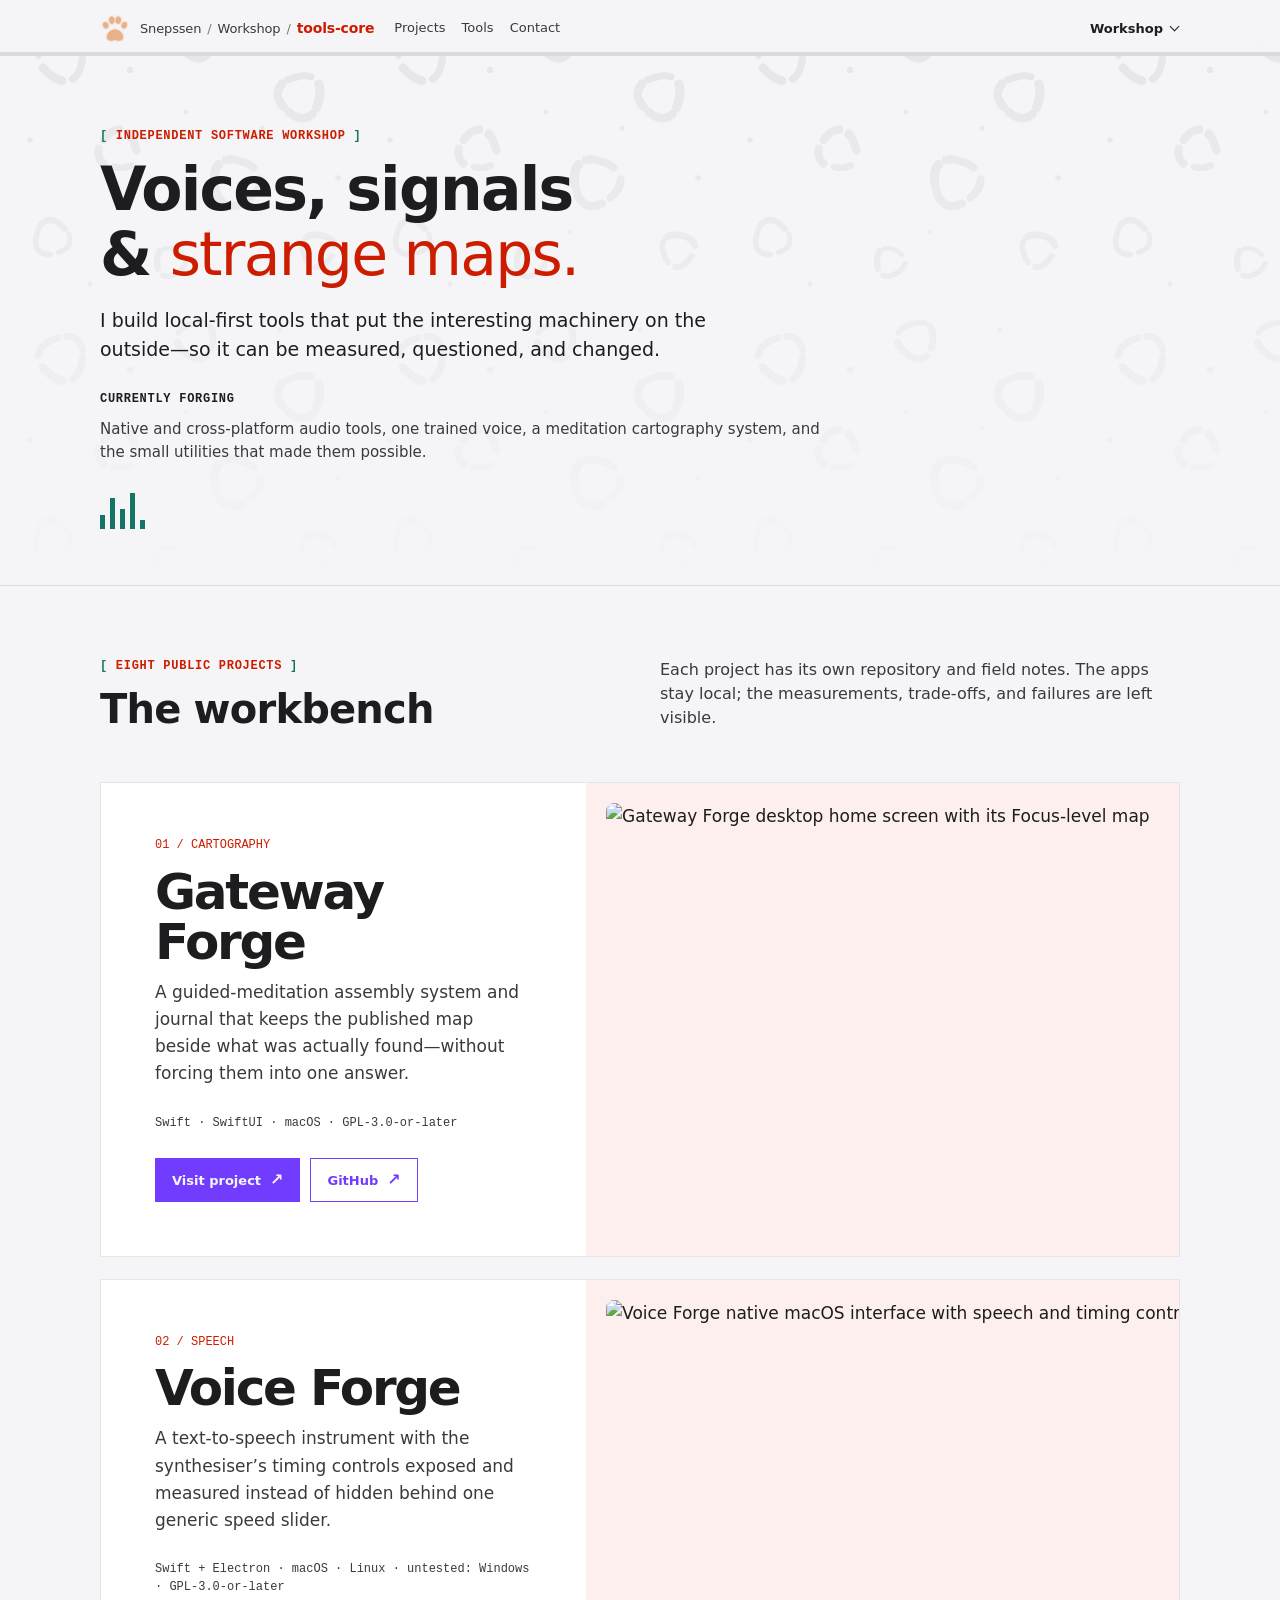
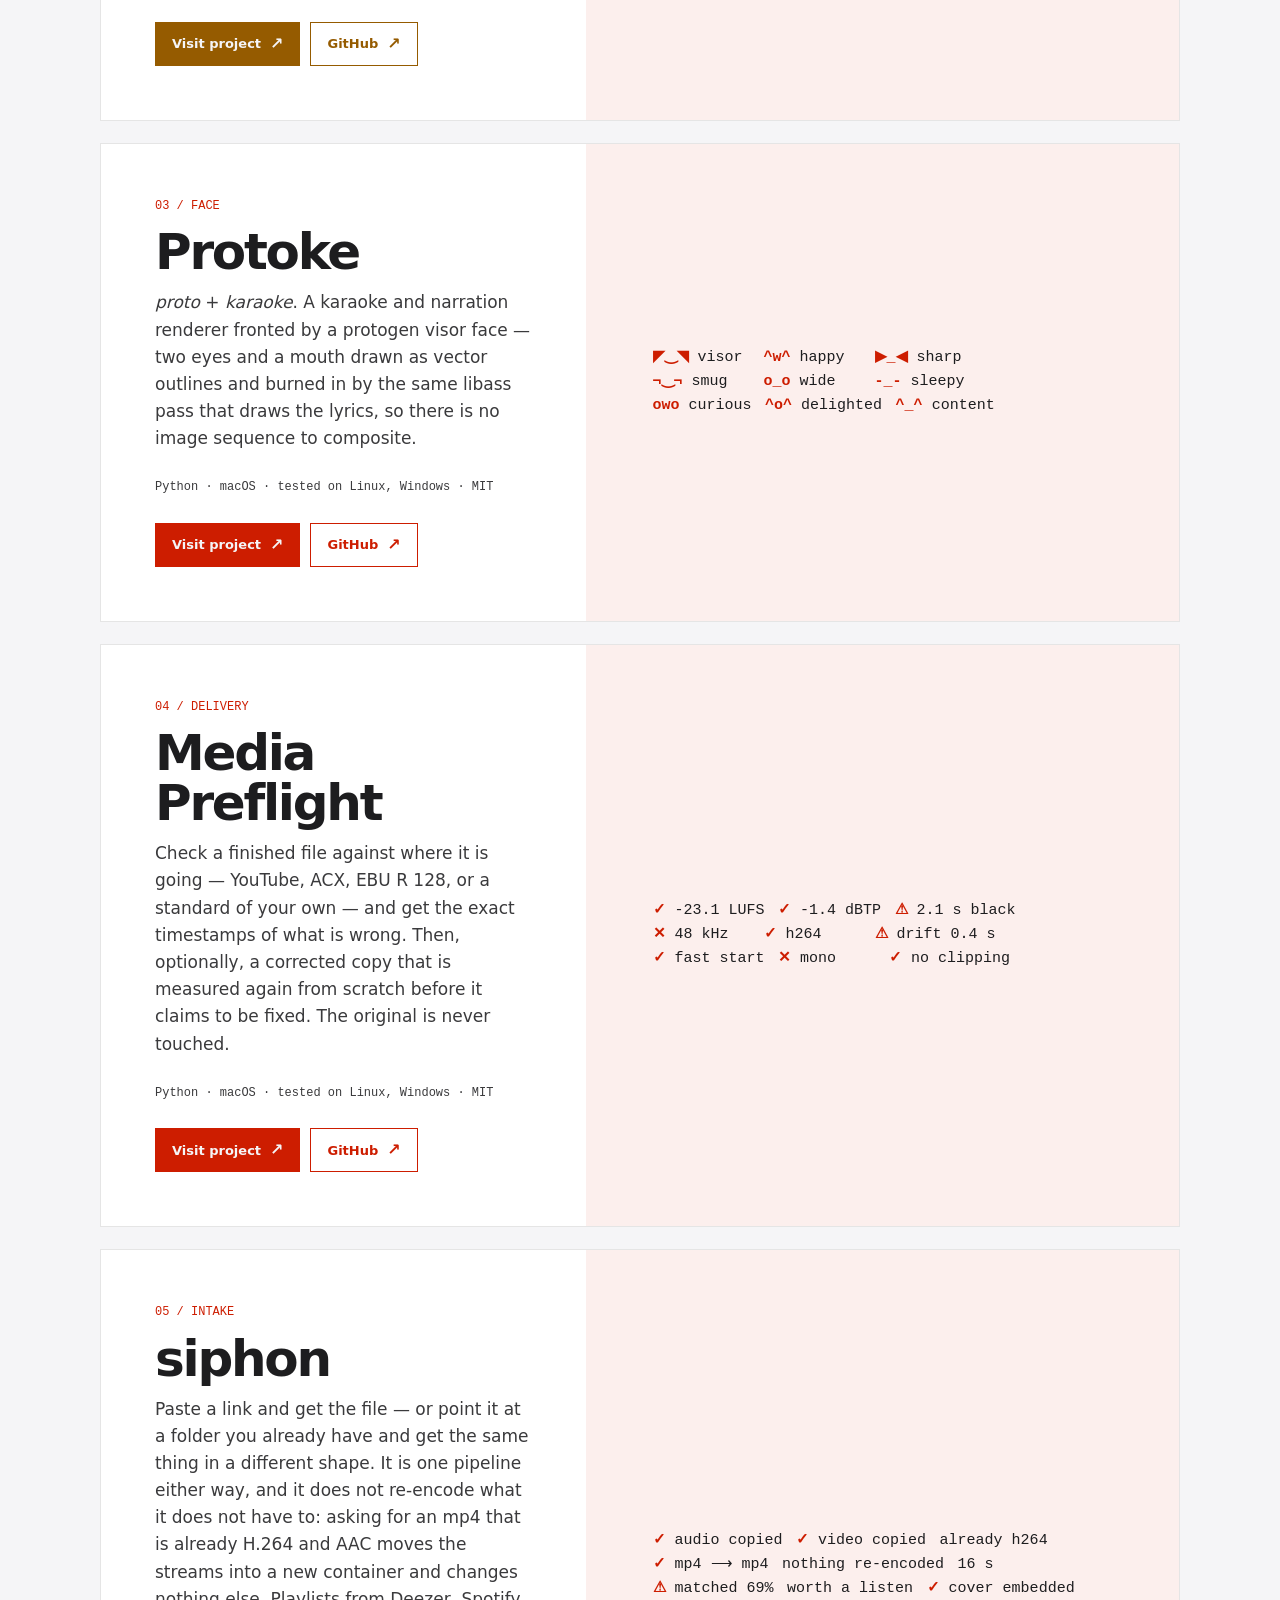
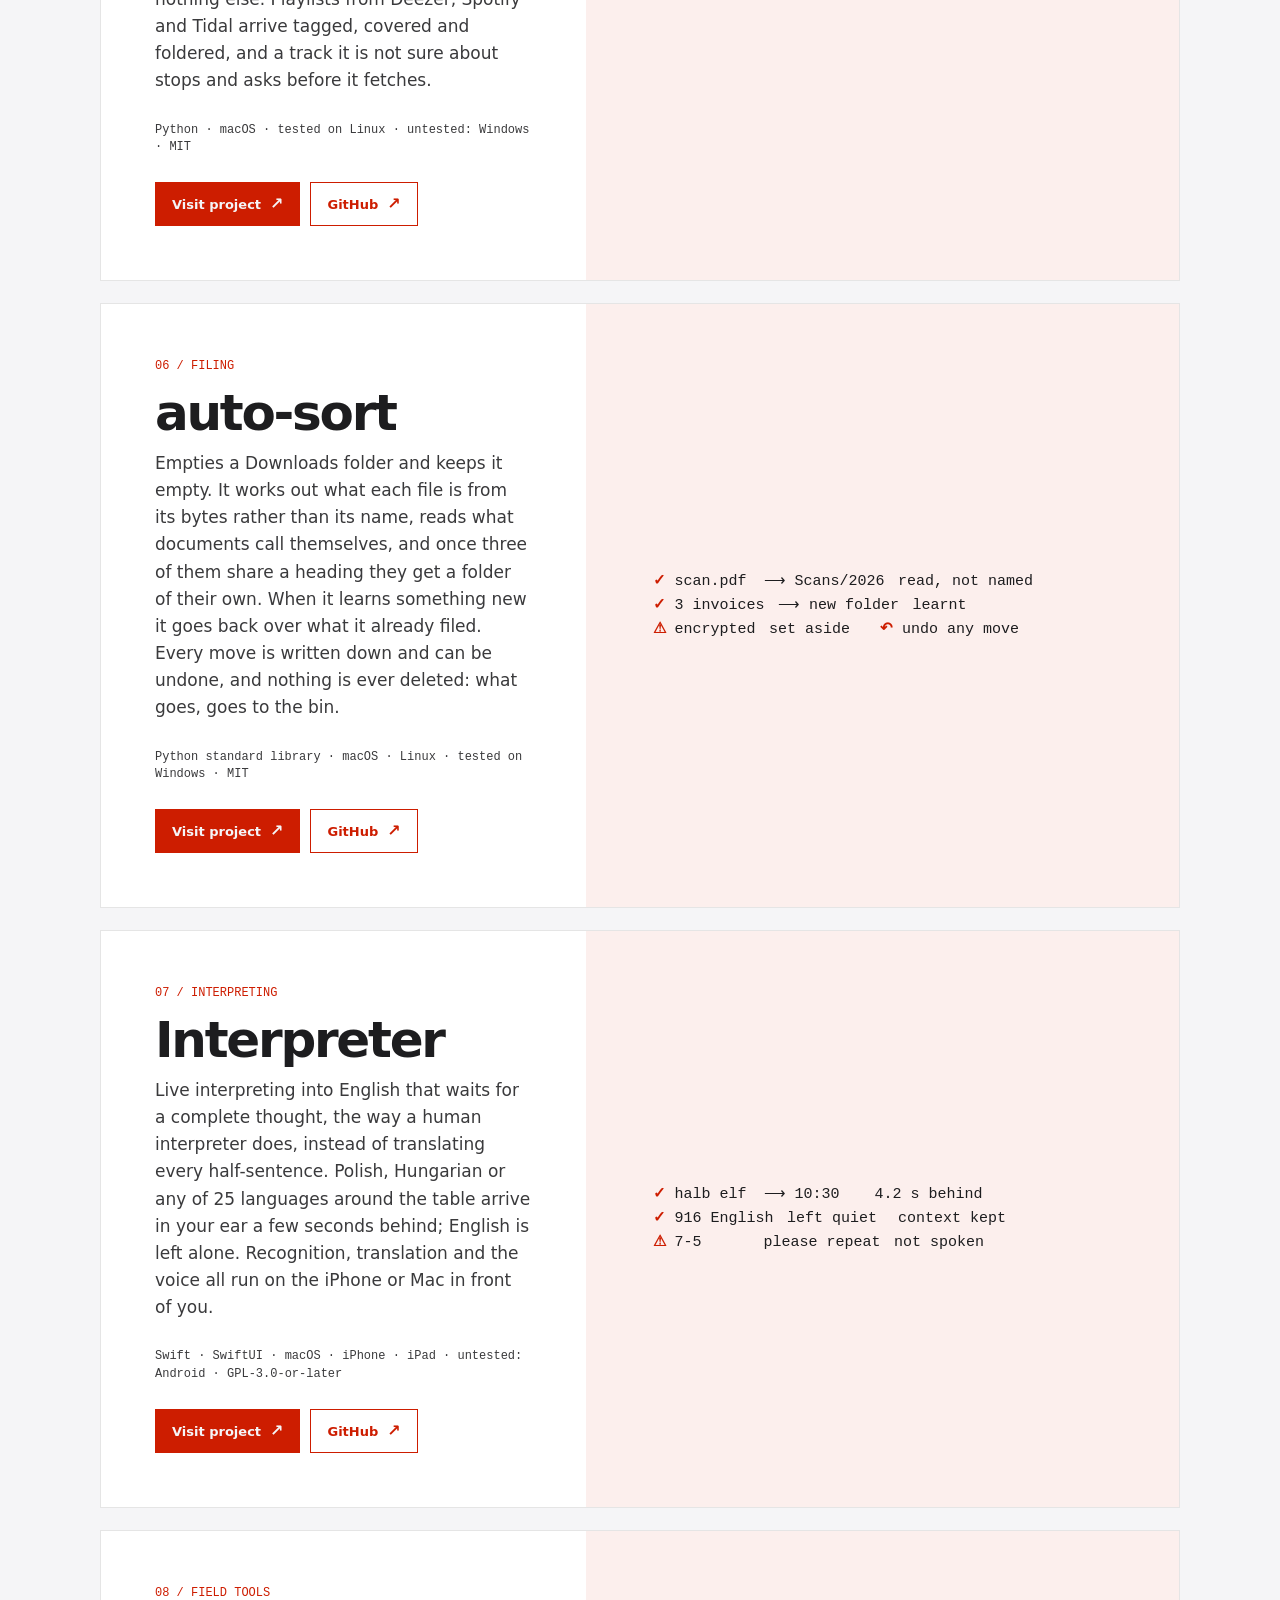
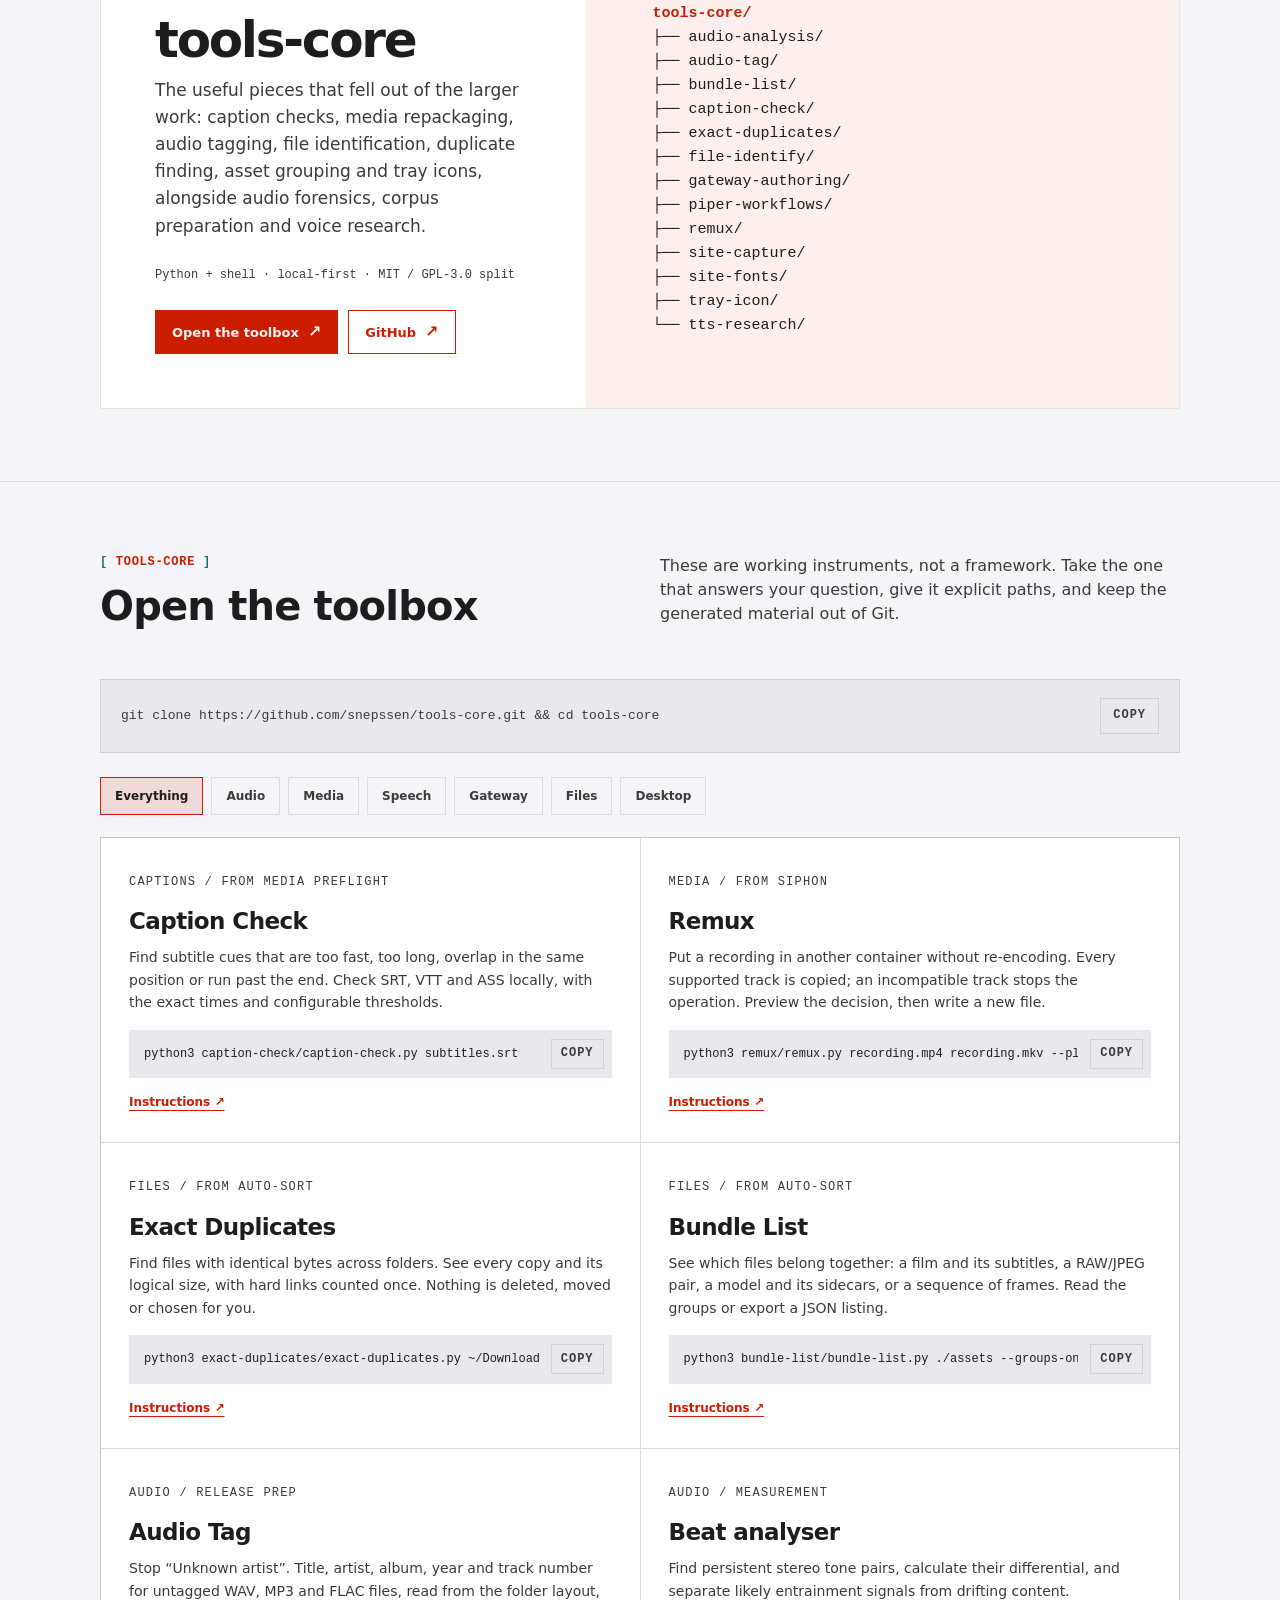
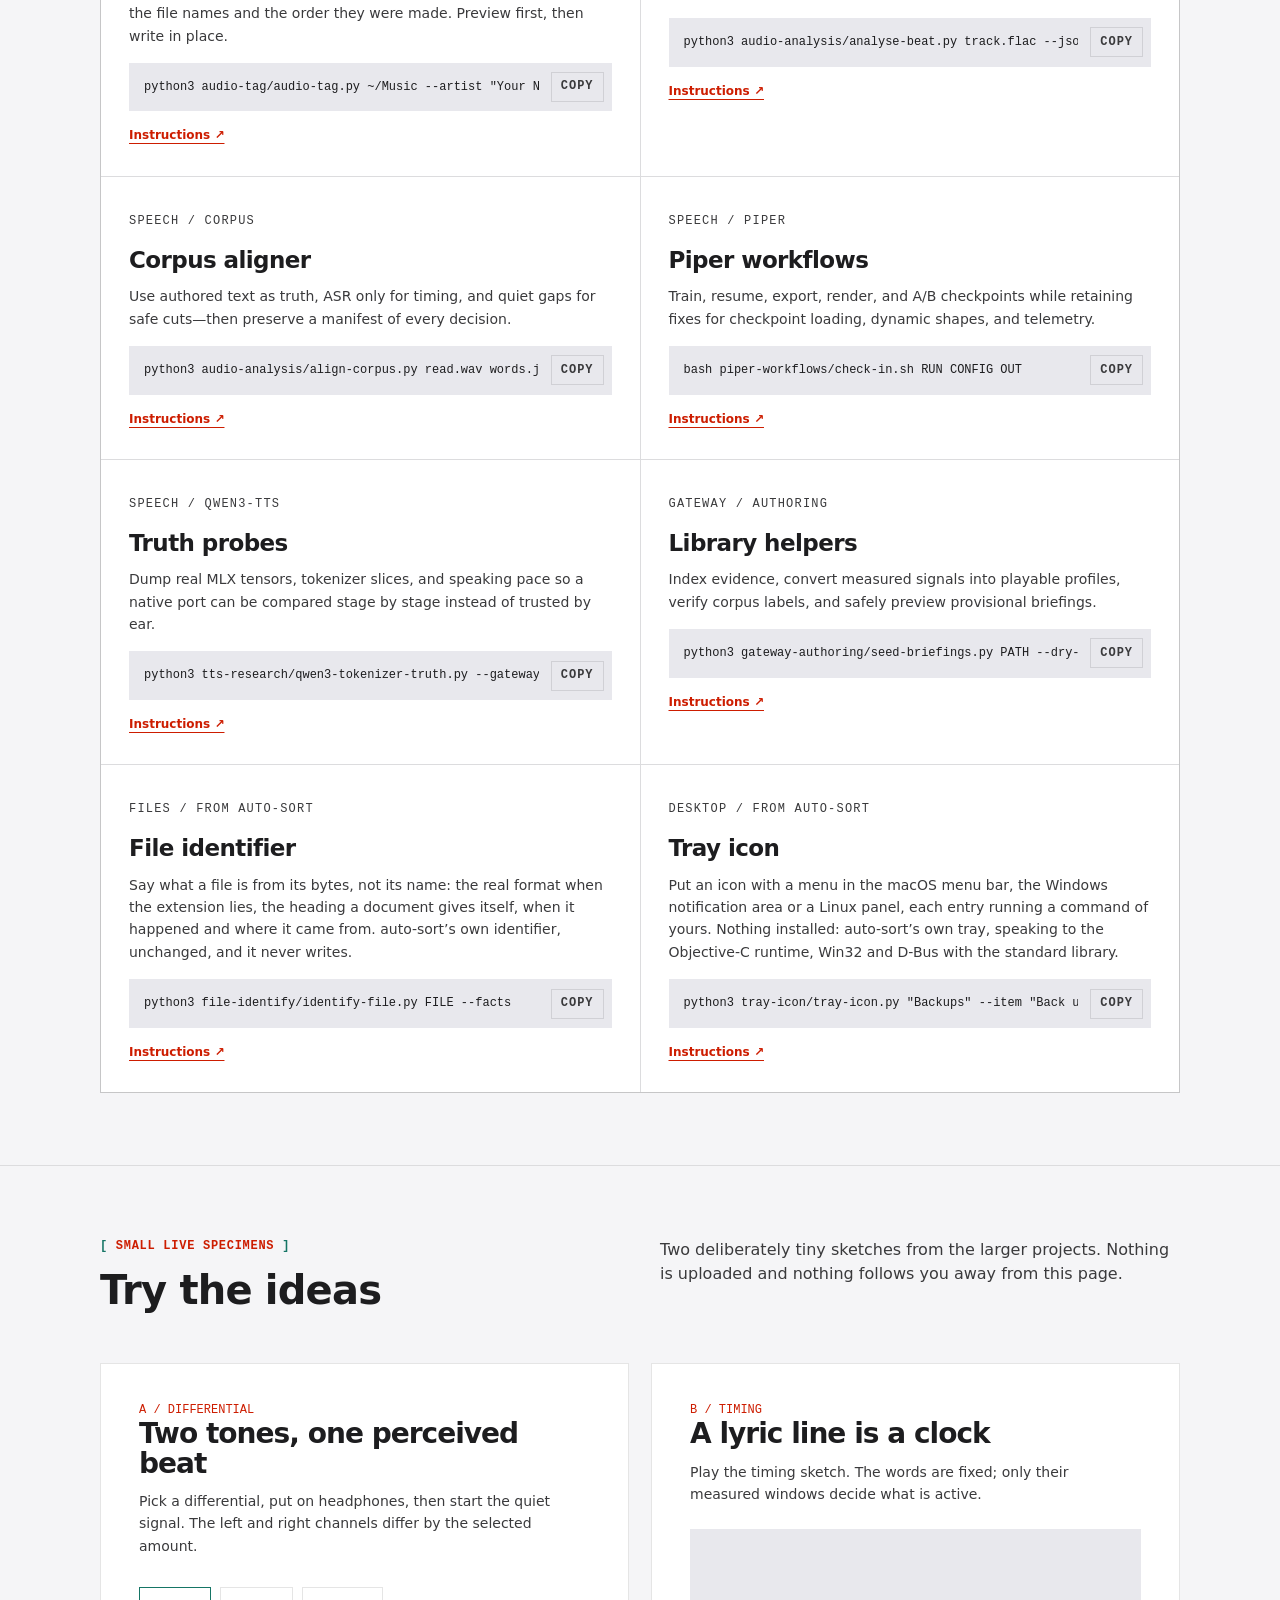
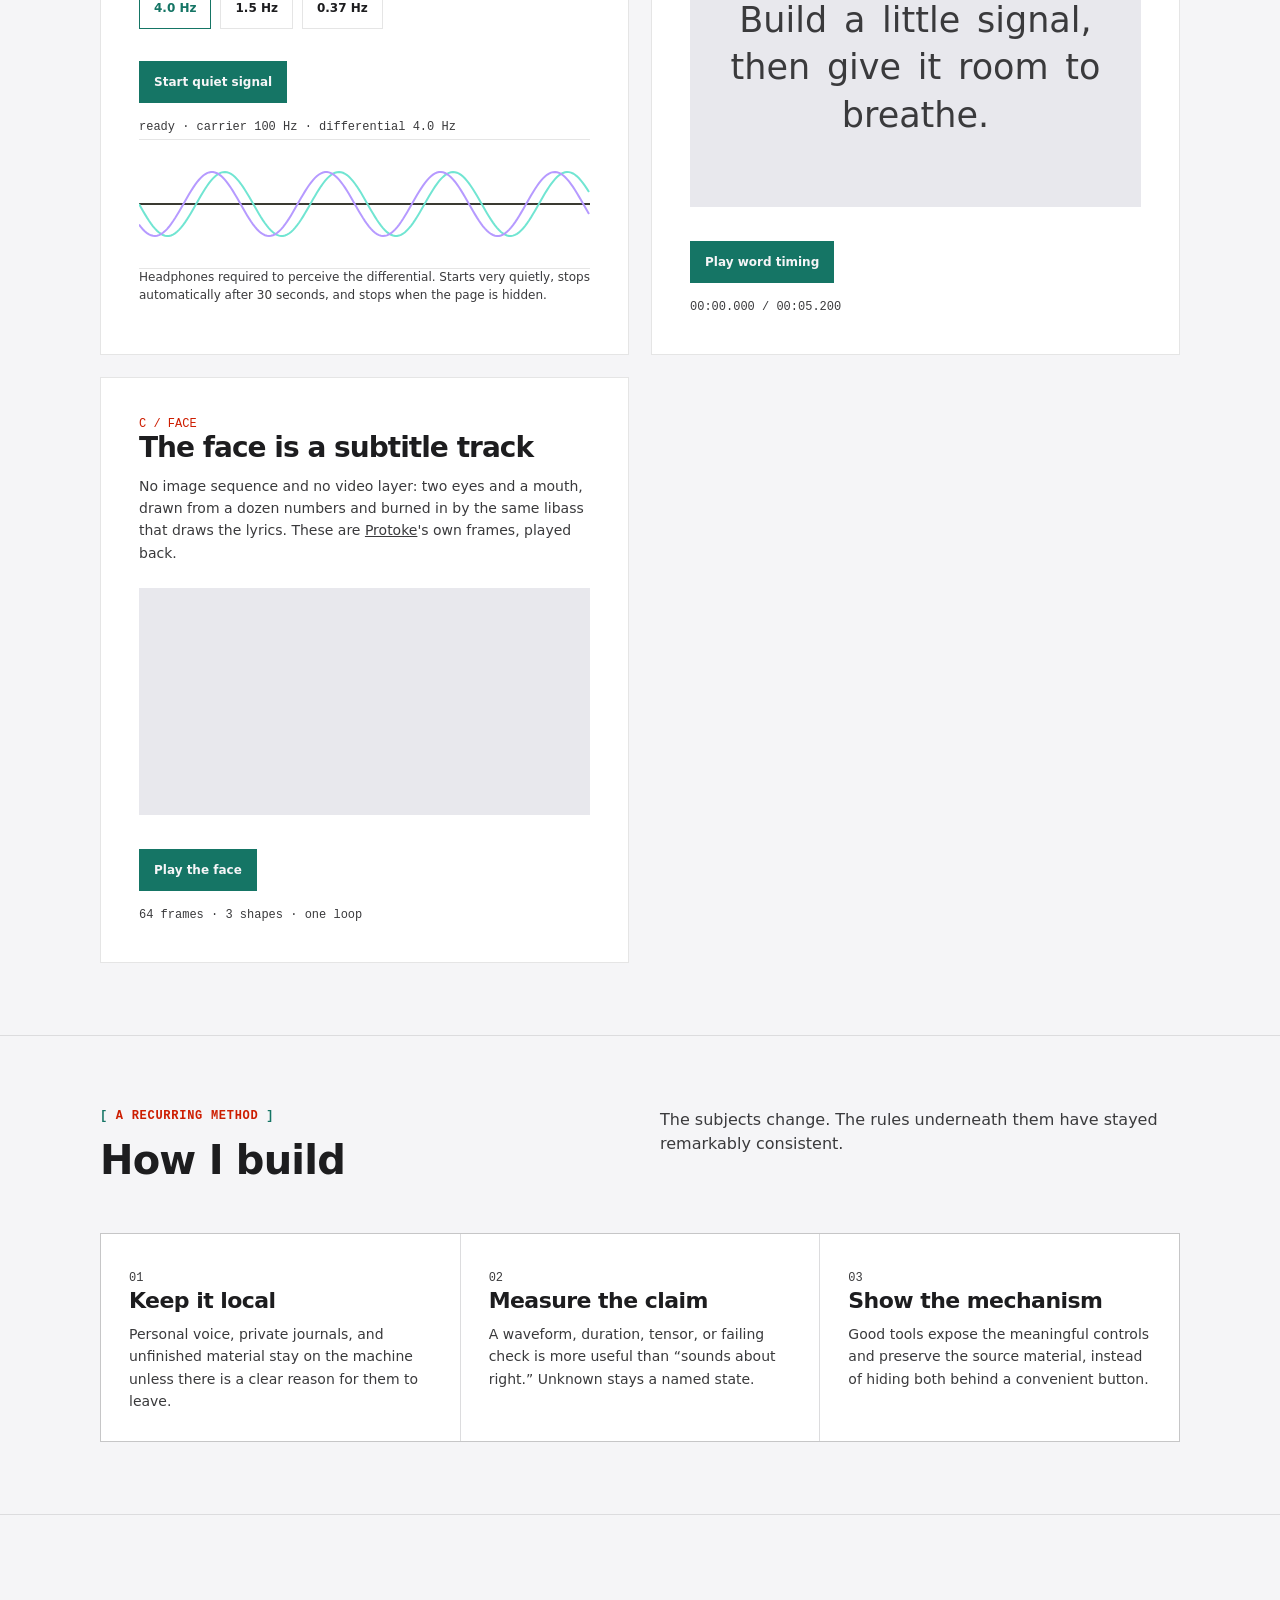
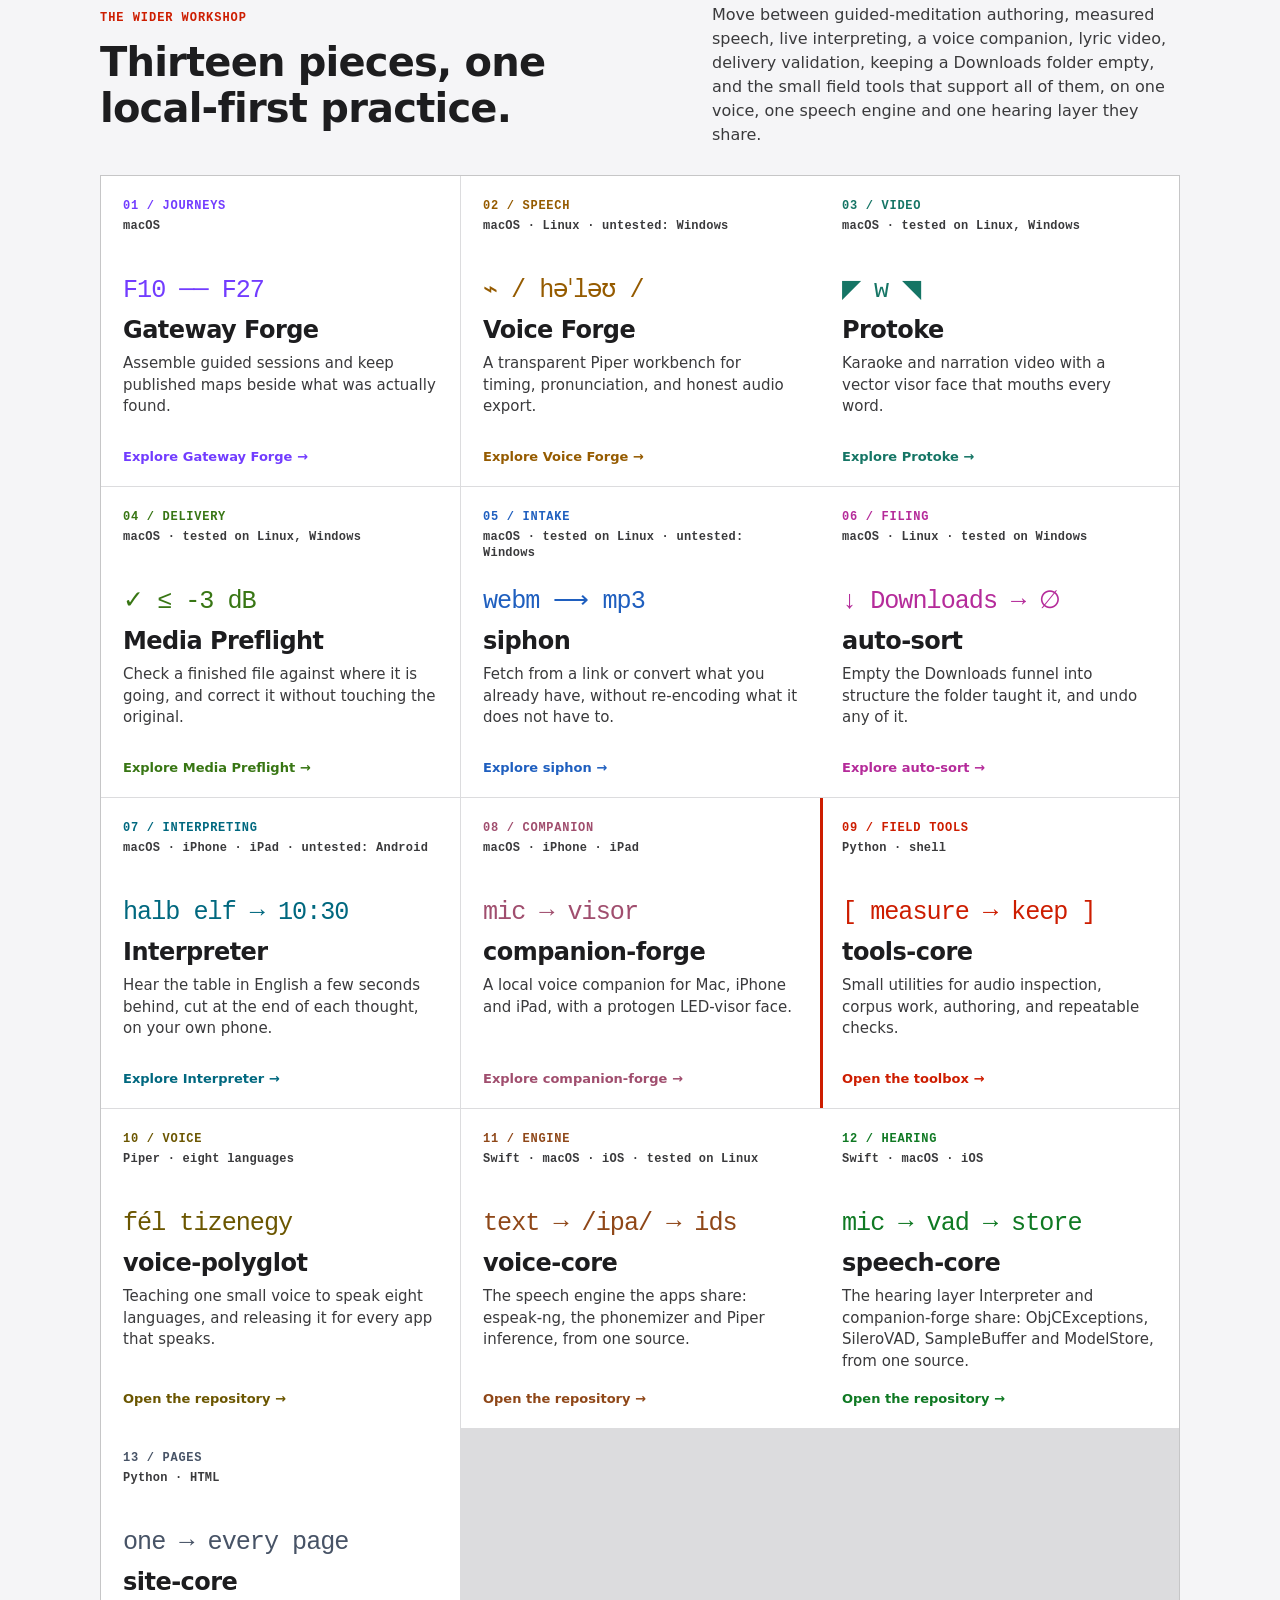
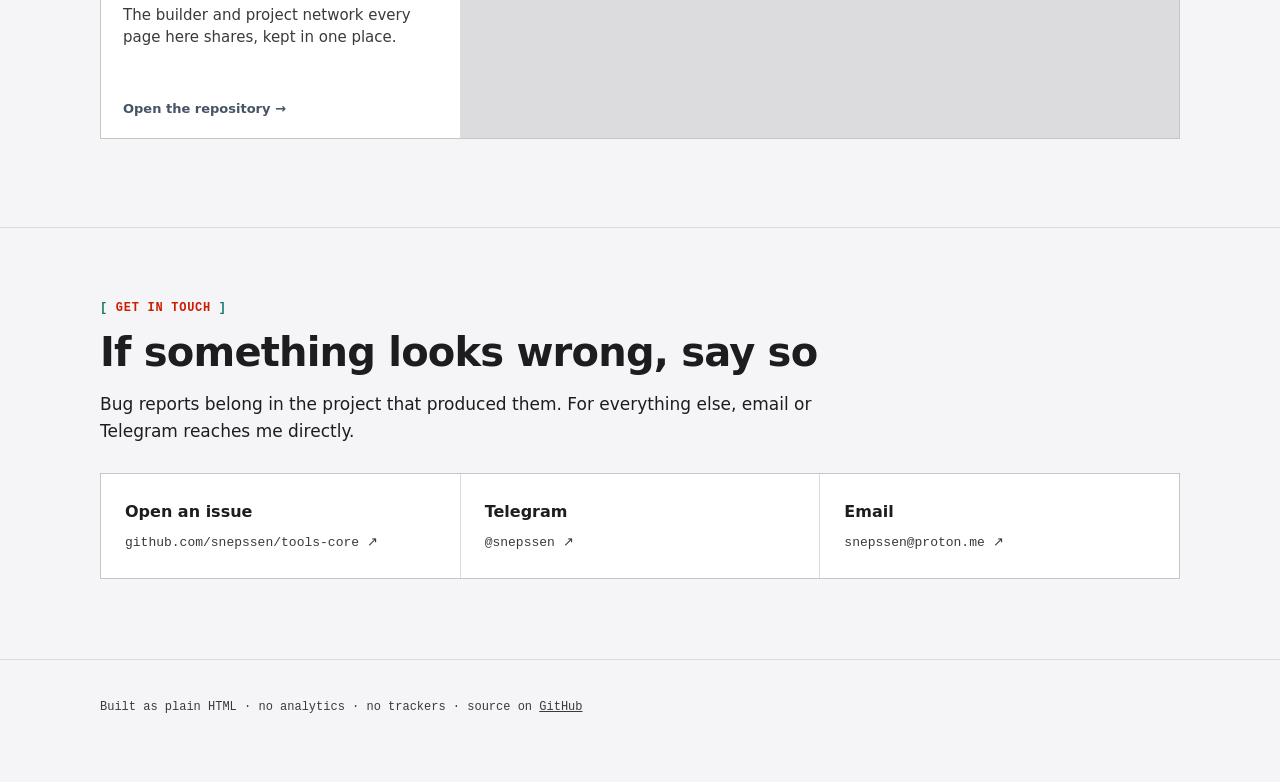
==== commit aa1cb925: "Workshop pages: the paw on its own, the rosettes as a coat (from site-core)" ====
--- a/docs/index.html
+++ b/docs/index.html
@@ -9,7 +9,7 @@
   <meta name="description" content="The public workshop of snepssen: Gateway Forge, Voice Forge, and tools for audio, speech, media, and careful local-first software.">
   <meta name="theme-color" content="#171713">
   <link rel="icon" href="favicon.svg" type="image/svg+xml">
-  <meta http-equiv="Content-Security-Policy" content="default-src 'self'; img-src 'self' https://snepssen.github.io; style-src 'self' 'unsafe-inline'; script-src 'self'; connect-src 'none'; media-src 'none'; object-src 'none'; base-uri 'none'; form-action 'none'">
+  <meta http-equiv="Content-Security-Policy" content="default-src 'self'; img-src 'self' https://snepssen.github.io data:; style-src 'self' 'unsafe-inline'; script-src 'self'; connect-src 'none'; media-src 'none'; object-src 'none'; base-uri 'none'; form-action 'none'">
   <meta property="og:title" content="snepssen — software for voices, signals, and strange maps">
   <meta property="og:description" content="Local-first tools built to expose the interesting machinery instead of hiding it.">
   <meta property="og:type" content="website">
@@ -349,66 +349,20 @@
 </head>
 <body data-project="tools-core">
   <span class="ecosystem-page-top" id="page-top" aria-hidden="true"></span>
-  <span class="ecosystem-mark ecosystem-mark--piece" aria-hidden="true">
-          <svg class="ecosystem-mark__art" viewBox="-100 -100 200 200" focusable="false">
-            <defs>
-              <radialGradient id="piece-fur" cx="-22" cy="-30" r="150" gradientUnits="userSpaceOnUse">
-                <stop offset="0" stop-color="#8b8781"/>
-                <stop offset=".5" stop-color="#615e59"/>
-                <stop offset="1" stop-color="#33312e"/>
-              </radialGradient>
-              <filter id="piece-glow" x="-60%" y="-60%" width="220%" height="220%">
-                <feGaussianBlur stdDeviation="5" result="soft"/>
-                <feMerge><feMergeNode in="soft"/><feMergeNode in="SourceGraphic"/></feMerge>
-              </filter>
-              <filter id="piece-haze" x="-80%" y="-80%" width="260%" height="260%">
-                <feGaussianBlur stdDeviation="5"/>
-              </filter>
-              <clipPath id="piece-disc"><circle r="100"/></clipPath>
-            </defs>
-            <circle class="ecosystem-mark__fur" r="100" fill="url(#piece-fur)"/>
-            <g clip-path="url(#piece-disc)">
-              <g transform="translate(-56 -55) rotate(-20)"><ellipse class="ecosystem-mark__heart" rx="9.1" ry="7.2" filter="url(#piece-haze)"/><path class="ecosystem-mark__ring" stroke-width="5.9" d="M19.6,4.5L18.5,8.9L15.9,12.5L12.3,15.1L8.3,16.6L4.3,17.2"/><path class="ecosystem-mark__ring" stroke-width="5.8" d="M-1.5,17.5L-5.8,17.4L-10.3,16.4L-14.4,14.2L-17.6,10.5L-19.1,6.0"/><path class="ecosystem-mark__ring" stroke-width="5.9" d="M-17.7,-3.3L-16.1,-7.0L-14.2,-10.5L-11.9,-14.0L-8.9,-17.3L-5.0,-19.6"/><path class="ecosystem-mark__ring" stroke-width="7.0" d="M1.1,-20.4L5.6,-19.0L9.4,-16.3L12.3,-13.0L14.6,-9.5"/></g><g transform="translate(61 -47) rotate(25)"><ellipse class="ecosystem-mark__heart" rx="8.2" ry="6.5" filter="url(#piece-haze)"/><path class="ecosystem-mark__ring" stroke-width="6.7" d="M14.1,9.2L12.5,12.5L9.9,15.3L6.5,17.1L2.8,17.7L-0.9,17.1L-4.3,15.8L-7.2,14.0L-9.9,12.1L-12.5,10.1L-15.0,7.6"/><path class="ecosystem-mark__ring" stroke-width="7.8" d="M-17.8,2.7L-18.3,-1.5L-17.2,-5.6L-14.8,-9.0L-11.6,-11.5L-8.4,-13.3L-5.1,-14.9L-1.6,-16.2"/><path class="ecosystem-mark__ring" stroke-width="7.4" d="M4.4,-17.1L8.3,-16.2L11.7,-14.1L14.2,-10.9L15.4,-7.2L15.8,-3.4L15.7,0.1"/></g><g transform="translate(-60 54) rotate(14)"><ellipse class="ecosystem-mark__heart" rx="8.6" ry="6.8" filter="url(#piece-haze)"/><path class="ecosystem-mark__ring" stroke-width="7.1" d="M17.3,3.5L16.8,8.1L14.8,12.5L11.3,15.7L6.8,17.3"/><path class="ecosystem-mark__ring" stroke-width="6.5" d="M0.9,17.2L-2.7,16.4L-6.0,15.5L-9.4,14.3L-12.8,12.6L-15.9,10.1L-18.1,6.7"/><path class="ecosystem-mark__ring" stroke-width="5.6" d="M-19.2,0.8L-18.0,-3.7L-15.6,-7.5L-12.9,-10.6L-10.0,-13.3L-6.7,-16.0"/><path class="ecosystem-mark__ring" stroke-width="6.0" d="M-0.4,-18.9L4.0,-19.0L8.2,-17.5L11.5,-14.6L13.8,-11.0"/></g><g transform="translate(58 58) rotate(-30)"><ellipse class="ecosystem-mark__heart" rx="9.6" ry="7.6" filter="url(#piece-haze)"/><path class="ecosystem-mark__ring" stroke-width="8.5" d="M18.5,9.5L14.6,13.2L10.2,15.6L5.8,17.5L1.1,19.1"/><path class="ecosystem-mark__ring" stroke-width="6.8" d="M-7.3,19.7L-11.5,18.2L-15.1,15.3L-17.4,11.5L-18.6,7.3L-18.8,3.1L-18.4,-0.9"/><path class="ecosystem-mark__ring" stroke-width="7.7" d="M-17.3,-7.9L-15.7,-12.4L-13.0,-16.6L-8.9,-19.7L-4.0,-21.0L1.0,-20.4"/><path class="ecosystem-mark__ring" stroke-width="8.3" d="M9.1,-16.2L12.5,-13.6L15.7,-10.8L18.7,-7.3L20.8,-3.0L21.5,1.8L20.4,6.6"/></g>
-              <g class="ecosystem-mark__fine"><g transform="translate(4 -82) rotate(8)"><path class="ecosystem-mark__ring" stroke-width="3.9" d="M11.8,2.4L11.5,5.3L10.2,8.0L7.9,10.0L5.2,11.1L2.3,11.4L-0.4,11.1L-2.9,10.7L-5.5,10.0"/><path class="ecosystem-mark__ring" stroke-width="3.7" d="M-11.4,6.0L-12.5,3.2L-12.5,0.2L-11.6,-2.6L-10.1,-5.0L-8.5,-7.0L-6.7,-9.0L-4.7,-10.8"/><path class="ecosystem-mark__ring" stroke-width="5.1" d="M-1.2,-12.6L1.7,-12.8L4.5,-12.0L6.8,-10.3L8.5,-8.1L9.6,-5.8L10.5,-3.4L11.2,-1.0L11.7,1.6"/></g><g transform="translate(-87 1) rotate(70)"><path class="ecosystem-mark__ring" stroke-width="4.3" d="M9.8,4.2L9.2,6.5L7.9,8.6L6.1,10.2L3.7,11.1L1.3,11.2L-1.1,10.7L-3.2,9.8L-5.1,8.8"/><path class="ecosystem-mark__ring" stroke-width="4.8" d="M-9.8,5.2L-11.2,3.1L-11.9,0.5L-11.5,-2.2L-10.3,-4.5L-8.6,-6.4L-6.7,-7.8L-4.7,-9.0"/><path class="ecosystem-mark__ring" stroke-width="4.1" d="M-1.1,-10.7L1.3,-11.2L3.9,-11.1L6.3,-10.1L8.1,-8.3L9.3,-6.1L9.9,-3.7L10.1,-1.4L10.1,0.8L10.0,3.1"/></g><g transform="translate(89 7) rotate(-60)"><path class="ecosystem-mark__ring" stroke-width="4.7" d="M9.7,4.9L8.8,7.3L7.1,9.4L4.8,10.8L2.1,11.3L-0.5,10.9L-2.8,9.9L-4.9,8.8L-7.0,7.6L-8.9,6.1"/><path class="ecosystem-mark__ring" stroke-width="4.0" d="M-11.0,3.4L-11.8,1.0L-11.7,-1.5L-10.8,-3.8L-9.3,-5.7L-7.5,-7.2L-5.7,-8.4L-3.8,-9.5"/><path class="ecosystem-mark__ring" stroke-width="3.3" d="M1.3,-11.2L3.9,-11.1L6.4,-10.0L8.3,-8.1L9.4,-5.8L10.0,-3.4L10.1,-1.0L10.1,1.3L9.9,3.7"/></g><g transform="translate(-3 86) rotate(-10)"><path class="ecosystem-mark__ring" stroke-width="4.2" d="M13.3,4.4L11.9,7.2L9.6,9.3L6.9,10.7L4.2,11.4L1.5,11.9L-1.2,12.2L-4.0,12.2L-7.0,11.5L-9.7,10.0"/><path class="ecosystem-mark__ring" stroke-width="4.7" d="M-12.4,6.3L-12.9,3.3L-12.6,0.3L-11.9,-2.4L-10.9,-4.9L-9.8,-7.3L-8.4,-9.8L-6.3,-12.0"/><path class="ecosystem-mark__ring" stroke-width="4.1" d="M-2.4,-13.8L0.6,-13.9L3.3,-13.0L5.7,-11.4L7.6,-9.5L9.3,-7.6L10.8,-5.5L12.2,-3.3L13.3,-0.7L13.6,2.2L13.1,5.1"/></g><circle class="ecosystem-mark__spot" cx="-30" cy="-80" r="3.6"/><circle class="ecosystem-mark__spot" cx="34" cy="-78" r="3"/><circle class="ecosystem-mark__spot" cx="-84" cy="-30" r="3"/><circle class="ecosystem-mark__spot" cx="86" cy="-24" r="3.6"/><circle class="ecosystem-mark__spot" cx="-84" cy="32" r="3"/><circle class="ecosystem-mark__spot" cx="84" cy="34" r="3"/><circle class="ecosystem-mark__spot" cx="-28" cy="82" r="3.6"/><circle class="ecosystem-mark__spot" cx="30" cy="84" r="3"/><circle class="ecosystem-mark__spot" cx="-22" cy="-60" r="2.2"/><circle class="ecosystem-mark__spot" cx="24" cy="64" r="2.2"/></g>
-            </g>
-            <circle class="ecosystem-mark__rim" r="96.5"/>
-            <g class="ecosystem-mark__paw" filter="url(#piece-glow)" transform="translate(0 6) scale(.84)">
-              <path d="M0,8 C14,8 27,21 27,33 C27,43 18,47 10,45 C5,44 3,41 0,41 C-3,41 -5,44 -10,45 C-18,47 -27,43 -27,33 C-27,21 -14,8 0,8 Z"/>
-              <ellipse cx="-31" cy="-6" rx="8.5" ry="11" transform="rotate(-24 -31 -6)"/>
-              <ellipse cx="-11" cy="-23" rx="8.5" ry="12" transform="rotate(-8 -11 -23)"/>
-              <ellipse cx="11" cy="-23" rx="8.5" ry="12" transform="rotate(8 11 -23)"/>
-              <ellipse cx="31" cy="-6" rx="8.5" ry="11" transform="rotate(24 31 -6)"/>
-            </g>
-          </svg>
-        </span>
+  <span class="ecosystem-coat" aria-hidden="true"></span>
   <nav class="ecosystem-rail" aria-label="Snepssen project network">
     <div class="ecosystem-progress" aria-hidden="true"><span></span></div>
     <div class="ecosystem-rail__inner">
       <a class="ecosystem-rail__home" href="#page-top">
         <span class="ecosystem-mark" aria-hidden="true">
-          <svg class="ecosystem-mark__art" viewBox="-100 -100 200 200" focusable="false">
+          <svg class="ecosystem-mark__art" viewBox="-50 -50 100 100" focusable="false">
             <defs>
-              <radialGradient id="rail-fur" cx="-22" cy="-30" r="150" gradientUnits="userSpaceOnUse">
-                <stop offset="0" stop-color="#8b8781"/>
-                <stop offset=".5" stop-color="#615e59"/>
-                <stop offset="1" stop-color="#33312e"/>
-              </radialGradient>
-              <filter id="rail-glow" x="-60%" y="-60%" width="220%" height="220%">
-                <feGaussianBlur stdDeviation="5" result="soft"/>
+              <filter id="ecosystem-glow" x="-60%" y="-60%" width="220%" height="220%">
+                <feGaussianBlur stdDeviation="4" result="soft"/>
                 <feMerge><feMergeNode in="soft"/><feMergeNode in="SourceGraphic"/></feMerge>
               </filter>
-              <filter id="rail-haze" x="-80%" y="-80%" width="260%" height="260%">
-                <feGaussianBlur stdDeviation="5"/>
-              </filter>
-              <clipPath id="rail-disc"><circle r="100"/></clipPath>
             </defs>
-            <circle class="ecosystem-mark__fur" r="100" fill="url(#rail-fur)"/>
-            <g clip-path="url(#rail-disc)">
-              <g transform="translate(-56 -55) rotate(-20)"><ellipse class="ecosystem-mark__heart" rx="9.1" ry="7.2" filter="url(#rail-haze)"/><path class="ecosystem-mark__ring" stroke-width="5.9" d="M19.6,4.5L18.5,8.9L15.9,12.5L12.3,15.1L8.3,16.6L4.3,17.2"/><path class="ecosystem-mark__ring" stroke-width="5.8" d="M-1.5,17.5L-5.8,17.4L-10.3,16.4L-14.4,14.2L-17.6,10.5L-19.1,6.0"/><path class="ecosystem-mark__ring" stroke-width="5.9" d="M-17.7,-3.3L-16.1,-7.0L-14.2,-10.5L-11.9,-14.0L-8.9,-17.3L-5.0,-19.6"/><path class="ecosystem-mark__ring" stroke-width="7.0" d="M1.1,-20.4L5.6,-19.0L9.4,-16.3L12.3,-13.0L14.6,-9.5"/></g><g transform="translate(61 -47) rotate(25)"><ellipse class="ecosystem-mark__heart" rx="8.2" ry="6.5" filter="url(#rail-haze)"/><path class="ecosystem-mark__ring" stroke-width="6.7" d="M14.1,9.2L12.5,12.5L9.9,15.3L6.5,17.1L2.8,17.7L-0.9,17.1L-4.3,15.8L-7.2,14.0L-9.9,12.1L-12.5,10.1L-15.0,7.6"/><path class="ecosystem-mark__ring" stroke-width="7.8" d="M-17.8,2.7L-18.3,-1.5L-17.2,-5.6L-14.8,-9.0L-11.6,-11.5L-8.4,-13.3L-5.1,-14.9L-1.6,-16.2"/><path class="ecosystem-mark__ring" stroke-width="7.4" d="M4.4,-17.1L8.3,-16.2L11.7,-14.1L14.2,-10.9L15.4,-7.2L15.8,-3.4L15.7,0.1"/></g><g transform="translate(-60 54) rotate(14)"><ellipse class="ecosystem-mark__heart" rx="8.6" ry="6.8" filter="url(#rail-haze)"/><path class="ecosystem-mark__ring" stroke-width="7.1" d="M17.3,3.5L16.8,8.1L14.8,12.5L11.3,15.7L6.8,17.3"/><path class="ecosystem-mark__ring" stroke-width="6.5" d="M0.9,17.2L-2.7,16.4L-6.0,15.5L-9.4,14.3L-12.8,12.6L-15.9,10.1L-18.1,6.7"/><path class="ecosystem-mark__ring" stroke-width="5.6" d="M-19.2,0.8L-18.0,-3.7L-15.6,-7.5L-12.9,-10.6L-10.0,-13.3L-6.7,-16.0"/><path class="ecosystem-mark__ring" stroke-width="6.0" d="M-0.4,-18.9L4.0,-19.0L8.2,-17.5L11.5,-14.6L13.8,-11.0"/></g><g transform="translate(58 58) rotate(-30)"><ellipse class="ecosystem-mark__heart" rx="9.6" ry="7.6" filter="url(#rail-haze)"/><path class="ecosystem-mark__ring" stroke-width="8.5" d="M18.5,9.5L14.6,13.2L10.2,15.6L5.8,17.5L1.1,19.1"/><path class="ecosystem-mark__ring" stroke-width="6.8" d="M-7.3,19.7L-11.5,18.2L-15.1,15.3L-17.4,11.5L-18.6,7.3L-18.8,3.1L-18.4,-0.9"/><path class="ecosystem-mark__ring" stroke-width="7.7" d="M-17.3,-7.9L-15.7,-12.4L-13.0,-16.6L-8.9,-19.7L-4.0,-21.0L1.0,-20.4"/><path class="ecosystem-mark__ring" stroke-width="8.3" d="M9.1,-16.2L12.5,-13.6L15.7,-10.8L18.7,-7.3L20.8,-3.0L21.5,1.8L20.4,6.6"/></g>
-              <g class="ecosystem-mark__fine"><g transform="translate(4 -82) rotate(8)"><path class="ecosystem-mark__ring" stroke-width="3.9" d="M11.8,2.4L11.5,5.3L10.2,8.0L7.9,10.0L5.2,11.1L2.3,11.4L-0.4,11.1L-2.9,10.7L-5.5,10.0"/><path class="ecosystem-mark__ring" stroke-width="3.7" d="M-11.4,6.0L-12.5,3.2L-12.5,0.2L-11.6,-2.6L-10.1,-5.0L-8.5,-7.0L-6.7,-9.0L-4.7,-10.8"/><path class="ecosystem-mark__ring" stroke-width="5.1" d="M-1.2,-12.6L1.7,-12.8L4.5,-12.0L6.8,-10.3L8.5,-8.1L9.6,-5.8L10.5,-3.4L11.2,-1.0L11.7,1.6"/></g><g transform="translate(-87 1) rotate(70)"><path class="ecosystem-mark__ring" stroke-width="4.3" d="M9.8,4.2L9.2,6.5L7.9,8.6L6.1,10.2L3.7,11.1L1.3,11.2L-1.1,10.7L-3.2,9.8L-5.1,8.8"/><path class="ecosystem-mark__ring" stroke-width="4.8" d="M-9.8,5.2L-11.2,3.1L-11.9,0.5L-11.5,-2.2L-10.3,-4.5L-8.6,-6.4L-6.7,-7.8L-4.7,-9.0"/><path class="ecosystem-mark__ring" stroke-width="4.1" d="M-1.1,-10.7L1.3,-11.2L3.9,-11.1L6.3,-10.1L8.1,-8.3L9.3,-6.1L9.9,-3.7L10.1,-1.4L10.1,0.8L10.0,3.1"/></g><g transform="translate(89 7) rotate(-60)"><path class="ecosystem-mark__ring" stroke-width="4.7" d="M9.7,4.9L8.8,7.3L7.1,9.4L4.8,10.8L2.1,11.3L-0.5,10.9L-2.8,9.9L-4.9,8.8L-7.0,7.6L-8.9,6.1"/><path class="ecosystem-mark__ring" stroke-width="4.0" d="M-11.0,3.4L-11.8,1.0L-11.7,-1.5L-10.8,-3.8L-9.3,-5.7L-7.5,-7.2L-5.7,-8.4L-3.8,-9.5"/><path class="ecosystem-mark__ring" stroke-width="3.3" d="M1.3,-11.2L3.9,-11.1L6.4,-10.0L8.3,-8.1L9.4,-5.8L10.0,-3.4L10.1,-1.0L10.1,1.3L9.9,3.7"/></g><g transform="translate(-3 86) rotate(-10)"><path class="ecosystem-mark__ring" stroke-width="4.2" d="M13.3,4.4L11.9,7.2L9.6,9.3L6.9,10.7L4.2,11.4L1.5,11.9L-1.2,12.2L-4.0,12.2L-7.0,11.5L-9.7,10.0"/><path class="ecosystem-mark__ring" stroke-width="4.7" d="M-12.4,6.3L-12.9,3.3L-12.6,0.3L-11.9,-2.4L-10.9,-4.9L-9.8,-7.3L-8.4,-9.8L-6.3,-12.0"/><path class="ecosystem-mark__ring" stroke-width="4.1" d="M-2.4,-13.8L0.6,-13.9L3.3,-13.0L5.7,-11.4L7.6,-9.5L9.3,-7.6L10.8,-5.5L12.2,-3.3L13.3,-0.7L13.6,2.2L13.1,5.1"/></g><circle class="ecosystem-mark__spot" cx="-30" cy="-80" r="3.6"/><circle class="ecosystem-mark__spot" cx="34" cy="-78" r="3"/><circle class="ecosystem-mark__spot" cx="-84" cy="-30" r="3"/><circle class="ecosystem-mark__spot" cx="86" cy="-24" r="3.6"/><circle class="ecosystem-mark__spot" cx="-84" cy="32" r="3"/><circle class="ecosystem-mark__spot" cx="84" cy="34" r="3"/><circle class="ecosystem-mark__spot" cx="-28" cy="82" r="3.6"/><circle class="ecosystem-mark__spot" cx="30" cy="84" r="3"/><circle class="ecosystem-mark__spot" cx="-22" cy="-60" r="2.2"/><circle class="ecosystem-mark__spot" cx="24" cy="64" r="2.2"/></g>
-            </g>
-            <circle class="ecosystem-mark__rim" r="96.5"/>
-            <g class="ecosystem-mark__paw" filter="url(#rail-glow)" transform="translate(0 6) scale(.84)">
+            <g class="ecosystem-mark__paw" filter="url(#ecosystem-glow)" transform="translate(0 -3)">
               <path d="M0,8 C14,8 27,21 27,33 C27,43 18,47 10,45 C5,44 3,41 0,41 C-3,41 -5,44 -10,45 C-18,47 -27,43 -27,33 C-27,21 -14,8 0,8 Z"/>
               <ellipse cx="-31" cy="-6" rx="8.5" ry="11" transform="rotate(-24 -31 -6)"/>
               <ellipse cx="-11" cy="-23" rx="8.5" ry="12" transform="rotate(-8 -11 -23)"/>
--- a/docs/ecosystem.css
+++ b/docs/ecosystem.css
@@ -64,6 +64,7 @@
    text, eyebrows and card glyphs. */
 @media (prefers-color-scheme: light) {
   :root:not([data-theme="dark"]) {
+    --eco-coat: 0.06;
     color-scheme: light;
     --eco-gateway: #723cff;
     --eco-voice: #955b00;
@@ -101,6 +102,7 @@
   }
 }
 :root[data-theme="light"] {
+  --eco-coat: 0.06;
   color-scheme: light;
   --eco-gateway: #723cff;
   --eco-voice: #955b00;
@@ -482,60 +484,39 @@
 }
 
 /* ---------------------------------------------------------- the snow leopard */
-/* The paw, the rim and the rosettes' hearts glow in --eco-glow: the page's own
-   accent on a project page, and on the hub an ease through every accent. */
+/* The paw in the bar glows in --eco-glow: the page's own accent on a project
+   page, and on the hub an ease through every accent. */
 .ecosystem-mark {
   position: relative;
   display: block;
   flex: 0 0 auto;
-  width: 32px;
-  height: 32px;
-  border-radius: 50%;
-  box-shadow: 0 0 0 1px rgba(255, 255, 255, 0.08), 0 0 14px -4px var(--eco-glow);
+  width: 30px;
+  height: 30px;
 }
 .ecosystem-mark__art { display: block; width: 100%; height: 100%; overflow: visible; }
-.ecosystem-mark__ring {
-  fill: none;
-  stroke: #1b1a18;
-  stroke-opacity: 0.9;
-  stroke-linecap: round;
-  stroke-linejoin: round;
-}
-.ecosystem-mark__spot { fill: #1b1a18; opacity: 0.85; }
-.ecosystem-mark__heart { fill: var(--eco-glow); opacity: 0.3; }
-.ecosystem-mark__rim { fill: none; stroke: var(--eco-glow); stroke-width: 2; opacity: 0.5; }
 .ecosystem-mark__paw { fill: var(--eco-glow); animation: ecosystem-breathe 7s ease-in-out infinite; }
-/* At 32px the fine spots are noise and the paw wants a little more room. */
-.ecosystem-mark:not(.ecosystem-mark--piece) .ecosystem-mark__fine { display: none; }
-.ecosystem-mark:not(.ecosystem-mark--piece) .ecosystem-mark__paw { transform: translate(0, 6px) scale(1.02); }
-@keyframes ecosystem-breathe { 0%, 100% { opacity: 0.82; } 50% { opacity: 1; } }
+@keyframes ecosystem-breathe { 0%, 100% { opacity: 0.8; } 50% { opacity: 1; } }
 @media (prefers-reduced-motion: reduce) { .ecosystem-mark__paw { animation: none; } }
-.ecosystem-mark--piece {
+
+/* The coat: a few dark rosettes on the page itself, near the top, fading out
+   before the reading starts. Tone on tone, so it is felt more than seen. */
+.ecosystem-coat {
   position: absolute;
   z-index: -1;
-  top: calc(var(--eco-bar) + 48px);
-  right: max(28px, calc((100% - var(--eco-frame)) / 2));
-  width: 196px;
-  height: 196px;
+  top: 0;
+  left: 0;
+  right: 0;
+  height: 620px;
   pointer-events: none;
-  box-shadow: 0 0 0 1px rgba(255, 255, 255, 0.06), 0 18px 40px rgba(0, 0, 0, 0.18),
-              0 0 60px -18px var(--eco-glow);
+  opacity: var(--eco-coat, 0.5);
+  background: url("data:image/svg+xml,%3Csvg xmlns='http://www.w3.org/2000/svg' width='360' height='300' viewBox='0 0 360 300'%3E%3Cg fill='none' stroke='%23000' stroke-linecap='round' stroke-linejoin='round'%3E%3Cg transform='translate%2862 58%29 rotate%28-20%29'%3E%3Cpath stroke-width='7.3' d='M19.5 6.4L17.3 10.5L14.8 14.5L11.7 18.4L7.6 21.6L2.6 23.5'/%3E%3Cpath stroke-width='8.8' d='M-7.8 21.5L-11.7 18.3L-14.7 14.6L-17.1 10.8L-19.3 6.8L-21.2 2.5'/%3E%3Cpath stroke-width='6.9' d='M-21.4 -10.3L-18.6 -14.5L-14.7 -17.5L-10.3 -19.2L-5.8 -20.0L-1.4 -20.2L2.8 -20.2'/%3E%3Cpath stroke-width='6.9' d='M11.9 -18.8L17.0 -16.1L20.7 -11.6L22.4 -6.0L22.1 -0.3'/%3E%3C/g%3E%3Cg transform='translate%28196 40%29 rotate%2825%29'%3E%3Cpath stroke-width='7.3' d='M16.1 10.2L13.7 13.8L10.1 16.3L6.0 17.4L1.9 17.3L-1.9 16.6L-5.5 15.6L-9.1 14.4L-12.7 12.7L-15.9 10.0'/%3E%3Cpath stroke-width='5.9' d='M-19.2 1.2L-18.3 -2.8L-16.5 -6.4L-14.1 -9.3L-11.5 -11.9L-8.9 -14.3L-5.8 -16.6L-2.2 -18.4L1.8 -19.1'/%3E%3Cpath stroke-width='6.9' d='M7.3 -17.9L11.1 -15.1L13.7 -11.2L15.2 -7.2L16.3 -3.2L17.1 0.9'/%3E%3C/g%3E%3Cg transform='translate%28300 96%29 rotate%28-35%29'%3E%3Cpath stroke-width='9.1' d='M22.3 0.9L20.4 5.8L17.5 9.9L14.2 13.2L10.7 16.2L6.9 19.0'/%3E%3Cpath stroke-width='8.5' d='M0.2 21.9L-5.3 22.0L-10.5 19.9L-14.4 16.1L-16.9 11.4L-18.3 6.6'/%3E%3Cpath stroke-width='8.5' d='M-19.6 -0.1L-20.0 -5.1L-19.2 -10.3L-16.7 -15.2L-12.5 -18.8L-7.3 -20.5'/%3E%3Cpath stroke-width='7.2' d='M-1.1 -20.3L3.5 -19.2L7.9 -17.7L12.3 -15.9L16.6 -13.2L20.2 -9.4'/%3E%3C/g%3E%3Cg transform='translate%28118 150%29 rotate%2810%29'%3E%3Cpath stroke-width='6.6' d='M15.5 13.0L11.6 15.5L7.3 16.8L3.2 17.3L-0.9 17.5'/%3E%3Cpath stroke-width='8.0' d='M-11.8 15.8L-16.3 12.4L-18.9 7.4L-19.1 1.8'/%3E%3Cpath stroke-width='8.3' d='M-15.7 -7.6L-13.6 -11.5L-10.8 -15.4L-7.0 -18.6L-2.2 -20.4'/%3E%3Cpath stroke-width='8.6' d='M7.5 -17.9L11.0 -14.6L13.7 -10.9L16.1 -7.2L18.2 -3.1'/%3E%3C/g%3E%3Cg transform='translate%28236 182%29 rotate%2840%29'%3E%3Cpath stroke-width='8.4' d='M18.6 12.5L15.9 17.5L11.7 21.7L6.3 24.0L0.4 24.0L-5.1 22.2L-9.7 19.3'/%3E%3Cpath stroke-width='9.2' d='M-14.4 15.5L-18.0 12.2L-21.3 8.2L-23.8 3.3L-24.7 -2.3'/%3E%3Cpath stroke-width='7.9' d='M-22.0 -10.3L-18.4 -14.3L-14.0 -17.1L-9.6 -19.0L-5.2 -20.6L-0.5 -21.9L4.5 -22.6'/%3E%3Cpath stroke-width='8.1' d='M17.1 -17.9L20.3 -13.2L21.7 -7.8L21.7 -2.5L21.1 2.5'/%3E%3C/g%3E%3Cg transform='translate%2852 238%29 rotate%28-50%29'%3E%3Cpath stroke-width='5.3' d='M13.5 10.7L11.2 14.1L7.9 16.6L3.9 17.7L-0.1 17.3L-3.8 16.0L-7.0 14.1'/%3E%3Cpath stroke-width='5.6' d='M-13.6 9.1L-16.0 6.3L-17.8 2.8L-18.3 -1.1L-17.5 -4.9L-15.4 -8.3L-12.6 -10.8L-9.6 -12.7L-6.5 -14.2L-3.4 -15.6'/%3E%3Cpath stroke-width='6.3' d='M1.8 -17.0L5.6 -16.9L9.4 -15.7L12.5 -13.2L14.6 -9.9L15.6 -6.1L15.8 -2.5L15.6 1.0L15.2 4.4'/%3E%3C/g%3E%3Cg transform='translate%28318 250%29 rotate%2815%29'%3E%3Cpath stroke-width='5.9' d='M15.0 2.0L13.8 5.1L12.4 8.1L10.7 11.1L8.4 13.9L5.4 16.1L1.7 17.2'/%3E%3Cpath stroke-width='5.5' d='M-6.4 14.7L-9.2 12.1L-11.4 9.3L-13.4 6.5L-15.2 3.3L-16.4 -0.4L-16.5 -4.4'/%3E%3Cpath stroke-width='6.9' d='M-14.3 -9.4L-11.4 -11.9L-8.0 -13.5L-4.5 -14.3L-1.2 -14.7L2.2 -14.9L5.8 -14.7L9.4 -13.7L12.7 -11.6L15.0 -8.5'/%3E%3C/g%3E%3Cg transform='translate%28170 262%29 rotate%28-5%29'%3E%3Cpath stroke-width='5.6' d='M14.6 3.2L13.1 6.0L11.0 8.3L8.5 10.0L6.1 11.4L3.5 12.6L0.8 13.6L-2.3 14.2L-5.5 13.9L-8.5 12.5'/%3E%3Cpath stroke-width='6.4' d='M-12.6 5.6L-12.9 2.6L-12.9 -0.3L-12.7 -3.2L-12.2 -6.1L-11.1 -9.1L-9.2 -11.8'/%3E%3Cpath stroke-width='4.8' d='M-4.7 -14.2L-1.1 -14.4L2.1 -13.5L5.0 -12.0L7.6 -10.4L10.1 -8.6L12.5 -6.3'/%3E%3C/g%3E%3C/g%3E%3Cg fill='%23000'%3E%3Ccircle cx='130' cy='70' r='3.2'/%3E%3Ccircle cx='262' cy='128' r='2.6'/%3E%3Ccircle cx='30' cy='140' r='2.8'/%3E%3Ccircle cx='186' cy='112' r='2.2'/%3E%3Ccircle cx='90' cy='284' r='2.6'/%3E%3Ccircle cx='280' cy='30' r='2.4'/%3E%3Ccircle cx='338' cy='178' r='2.8'/%3E%3Ccircle cx='210' cy='232' r='2.2'/%3E%3C/g%3E%3C/svg%3E") 0 0 / 360px 300px repeat;
+  -webkit-mask-image: linear-gradient(to bottom, #000 0, rgba(0, 0, 0, 0.6) 45%, transparent 100%);
+  mask-image: linear-gradient(to bottom, #000 0, rgba(0, 0, 0, 0.6) 45%, transparent 100%);
 }
 
 header.mast, header#top {
   border-bottom: 0;
   padding: 36px 0 8px;
-}
-@media (min-width: 900px) {
-  /* header#top, with the id: the rule above names the id, and an id beats
-     any number of classes, so the room for the mark never applied before. */
-  body:not([data-project="tools-core"]) header#top.mast {
-    min-height: 260px;
-    padding-right: 244px;
-    display: flex;
-    flex-direction: column;
-    justify-content: center;
-  }
 }
 
 /* ------------------------------------------------------------- the folds */
@@ -725,17 +706,10 @@
 
 /* ------------------------------------------------- tools-core, same system */
 body[data-project="tools-core"]::before { content: none; display: none; }
-body[data-project="tools-core"] .ecosystem-mark--piece {
-  top: calc(var(--eco-bar) + 28px);
-  right: 50%;
-  width: 148px;
-  height: 148px;
-  transform: translateX(50%);
-}
 /* header#top sets padding with an id, which beats a class. Repeat the id. */
 body[data-project="tools-core"] header#top.hero {
   min-height: 0;
-  padding: 208px 0 56px;
+  padding: 72px 0 56px;
   border-bottom: 1px solid var(--line);
 }
 body[data-project="tools-core"] .hero-grid {
@@ -850,7 +824,6 @@
 }
 
 @media (max-width: 900px) {
-  .ecosystem-mark--piece { display: none; }
   body[data-project="tools-core"] header#top.hero { padding: 28px 0 40px; }
   .ecosystem-more__head,
   body[data-project="tools-core"] .hero-grid,
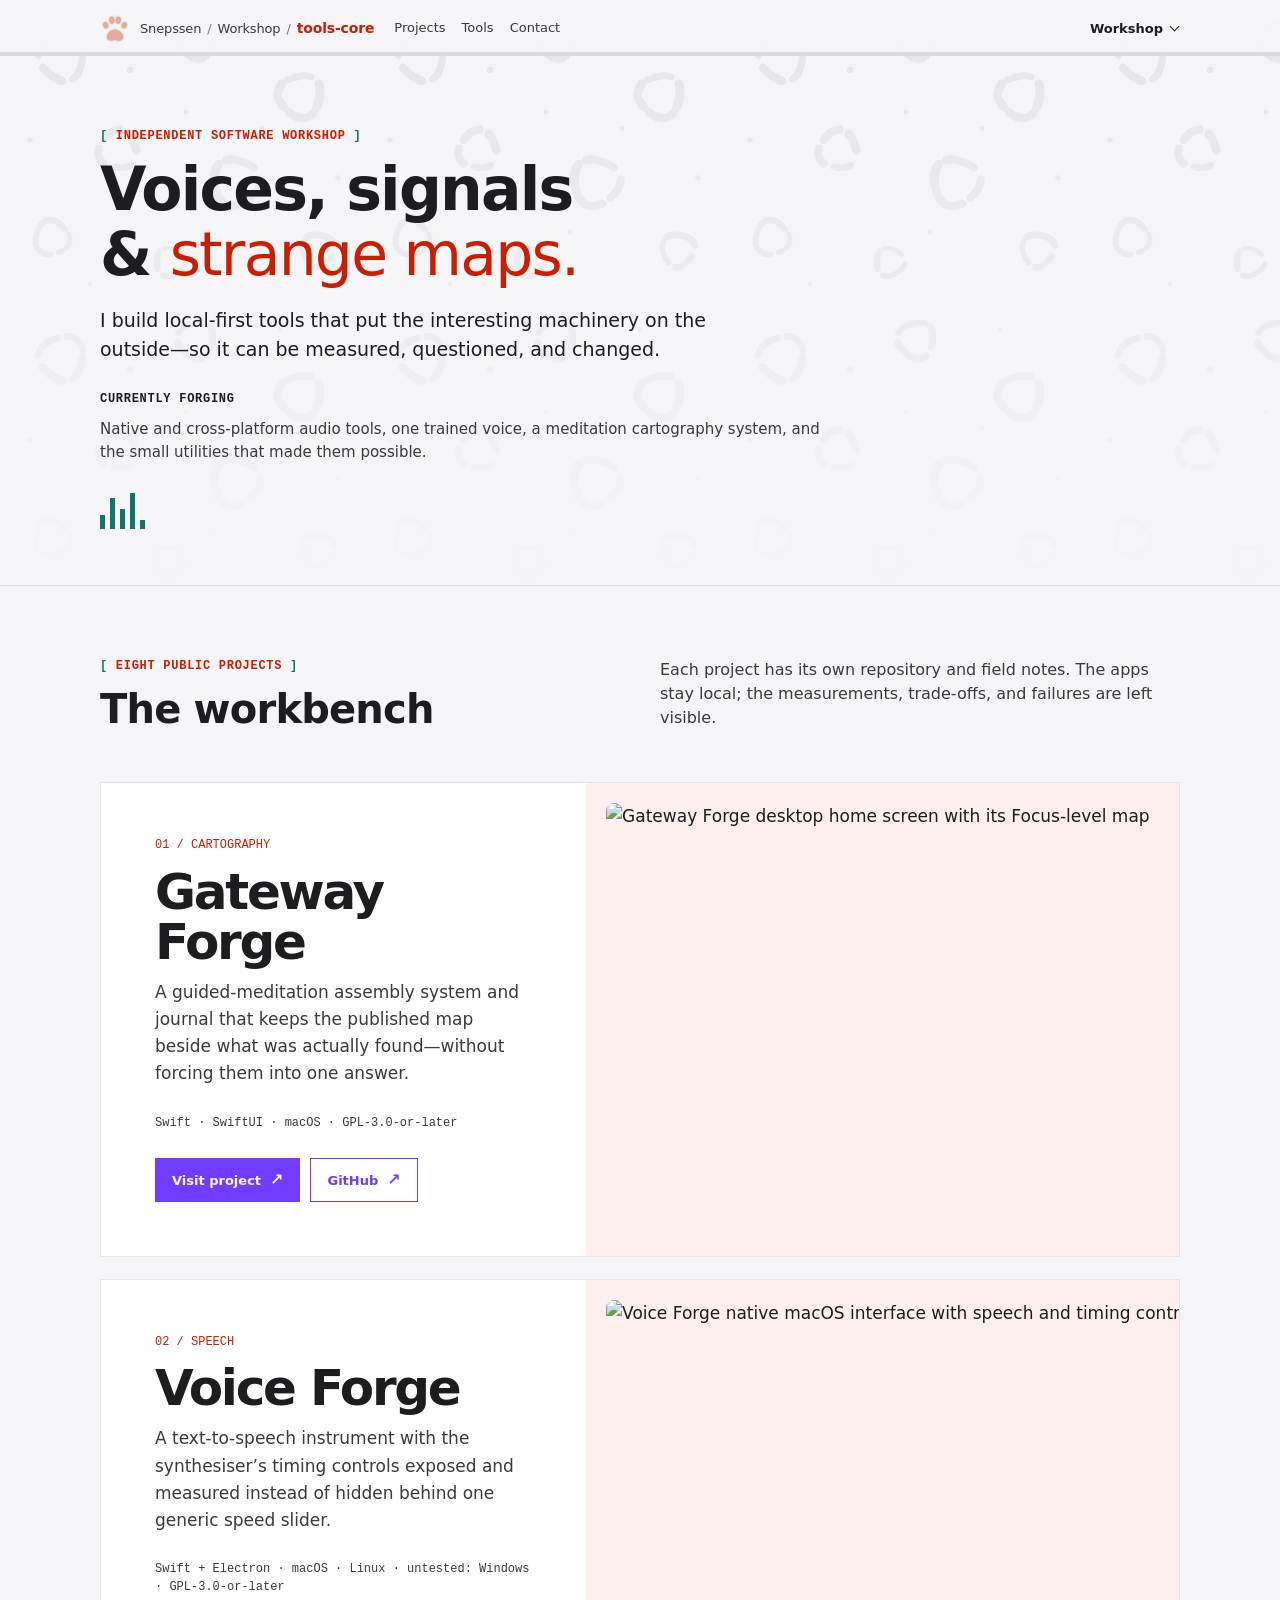
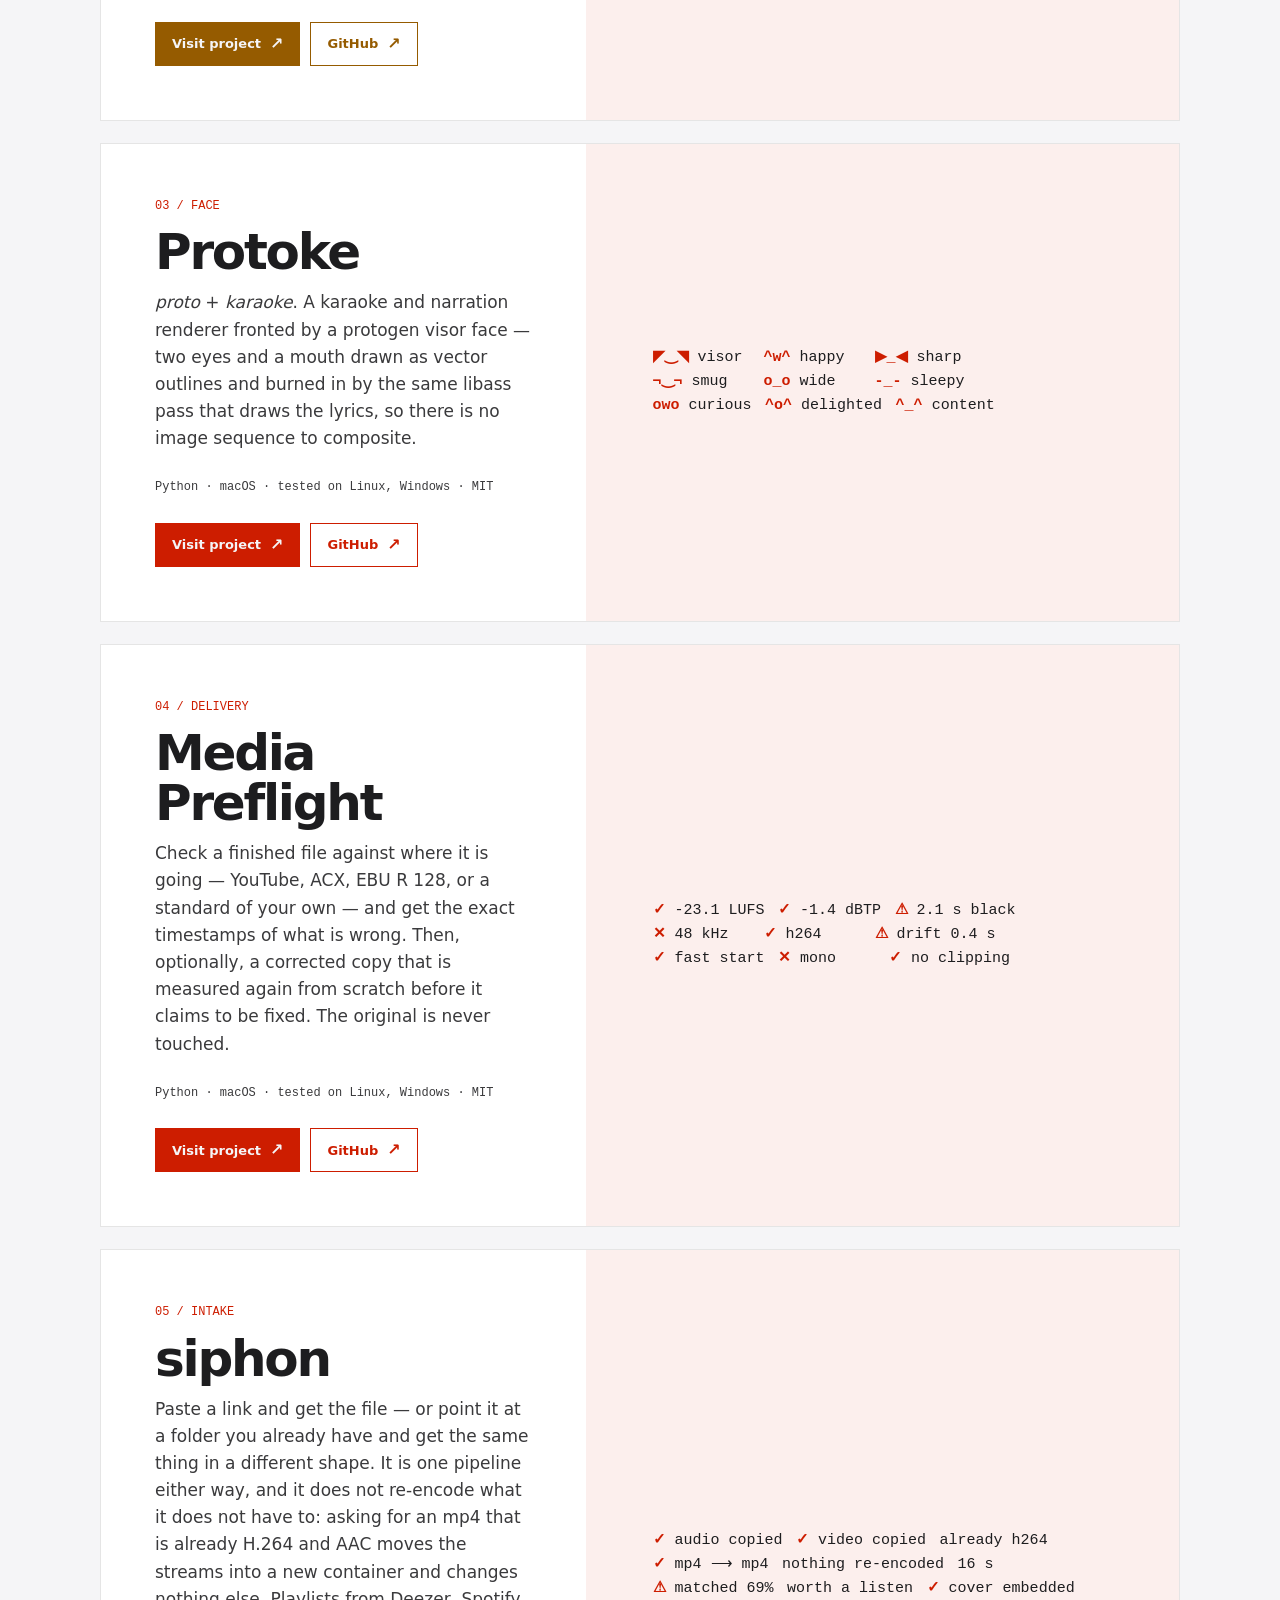
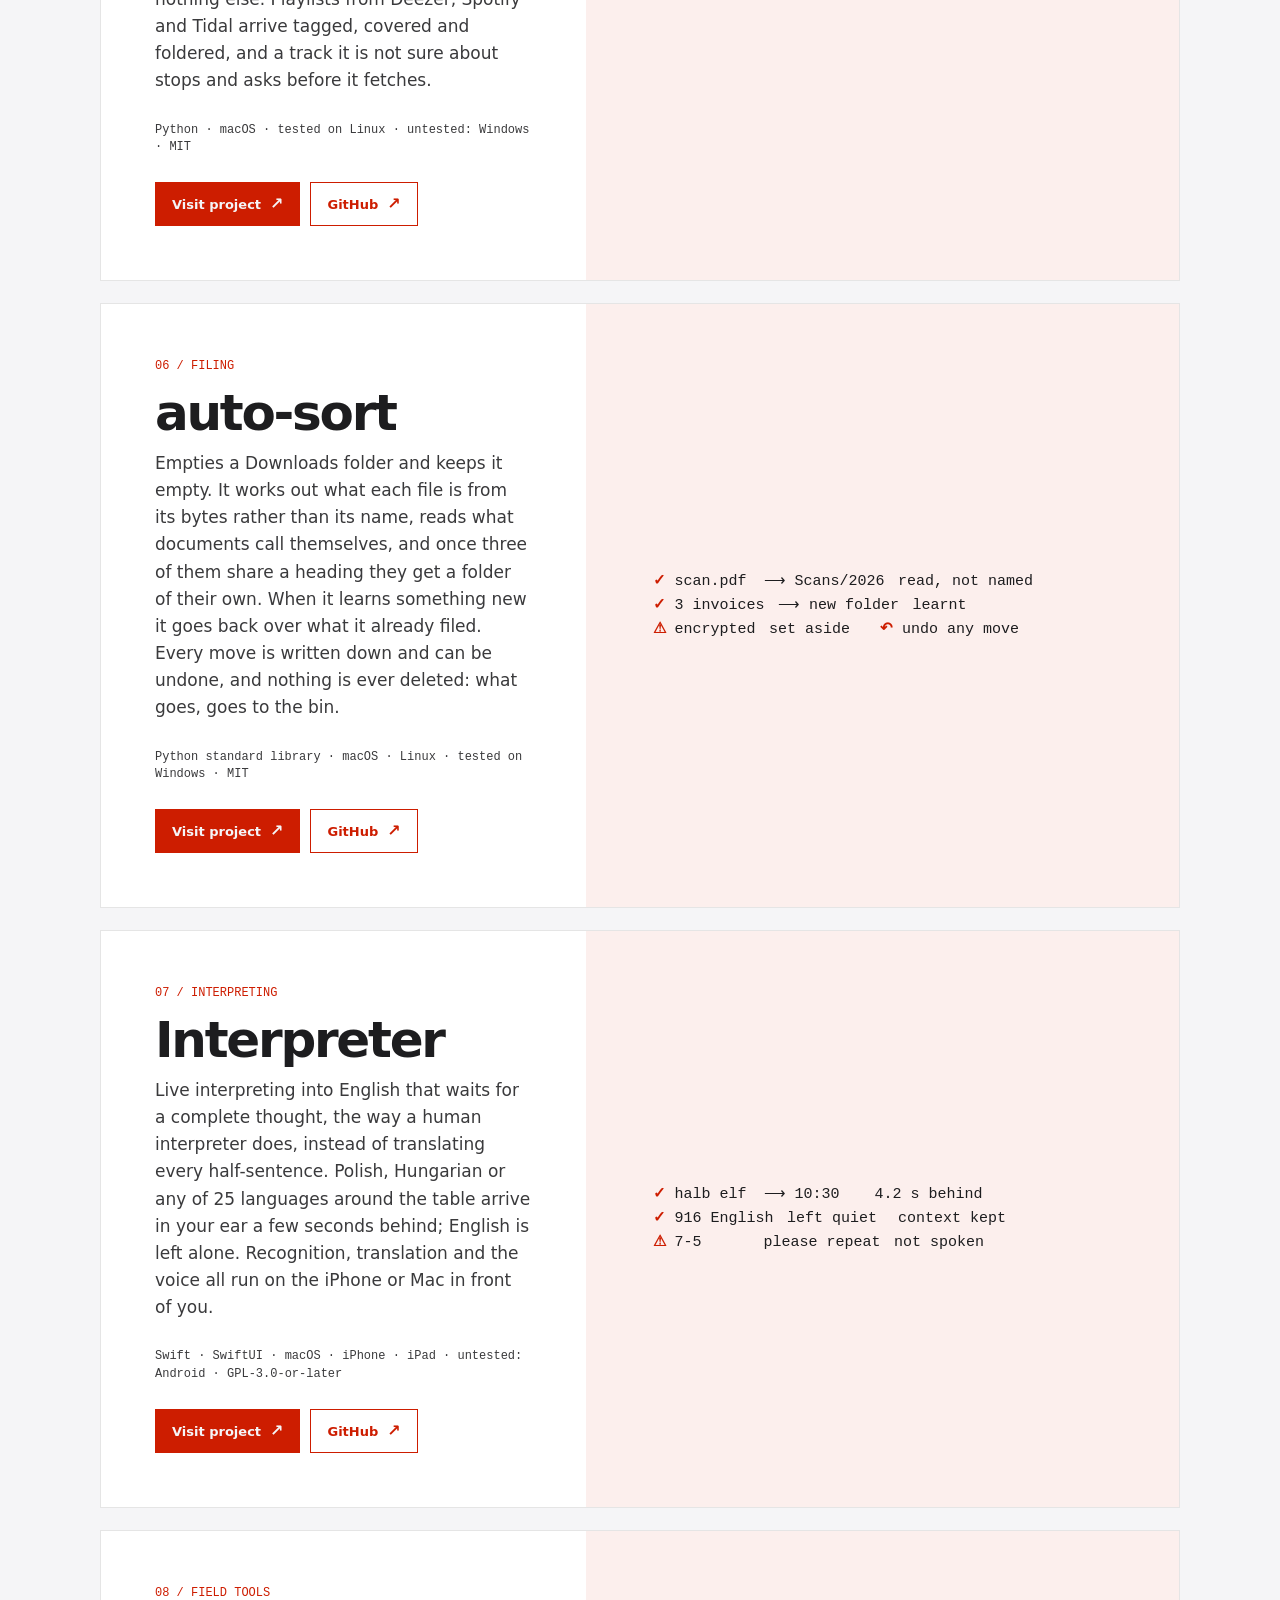
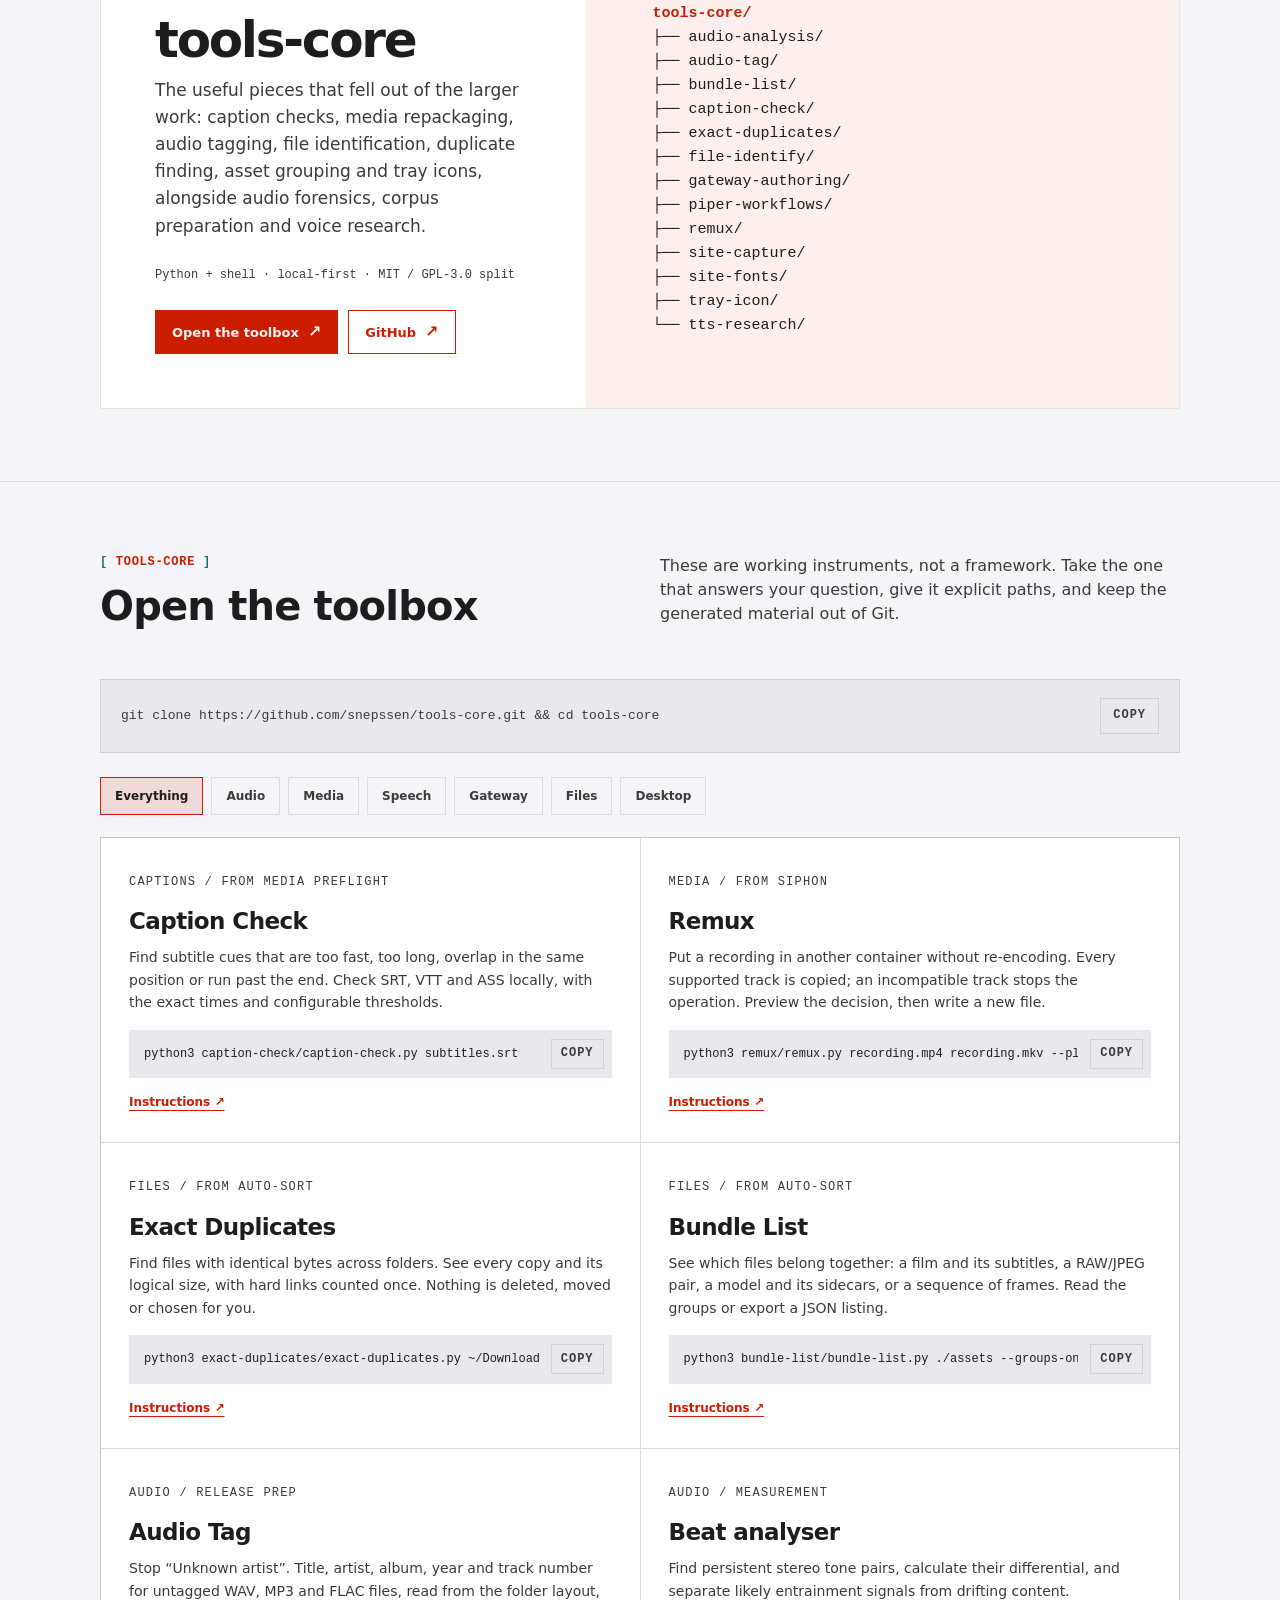
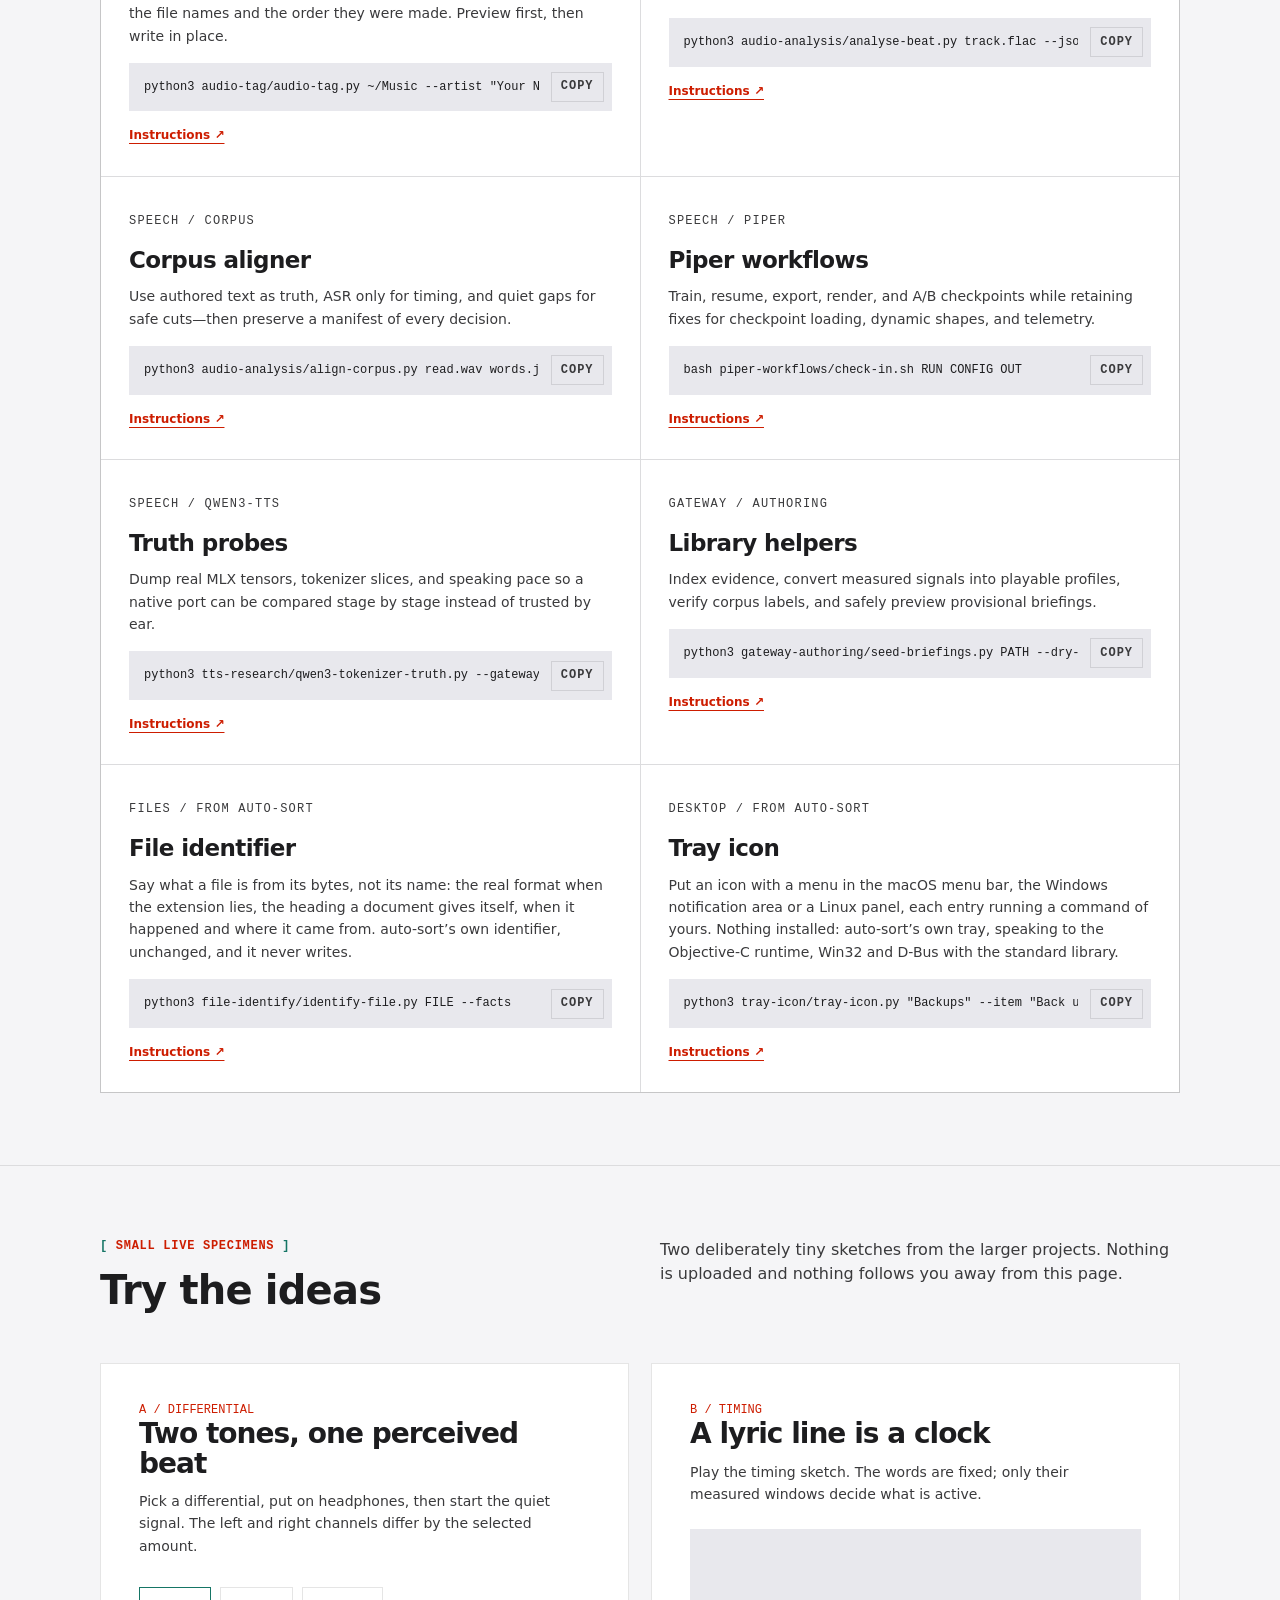
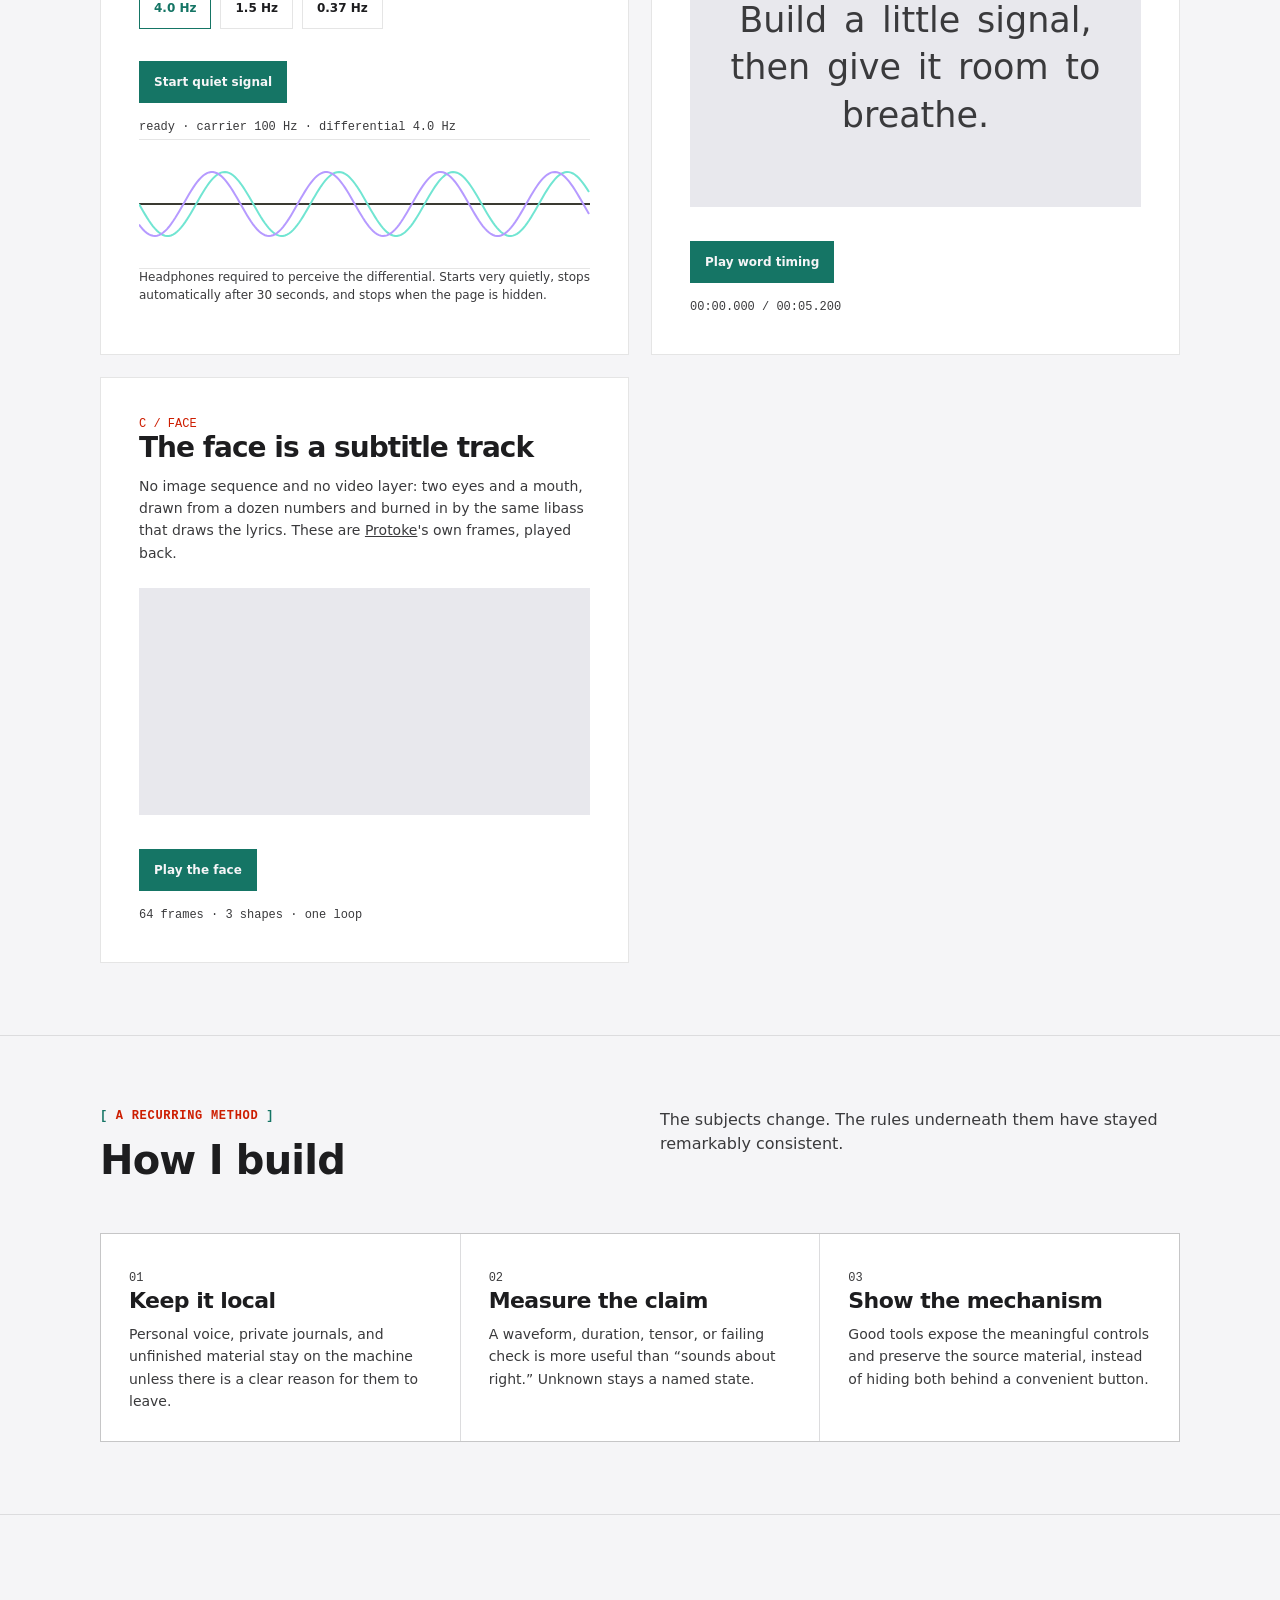
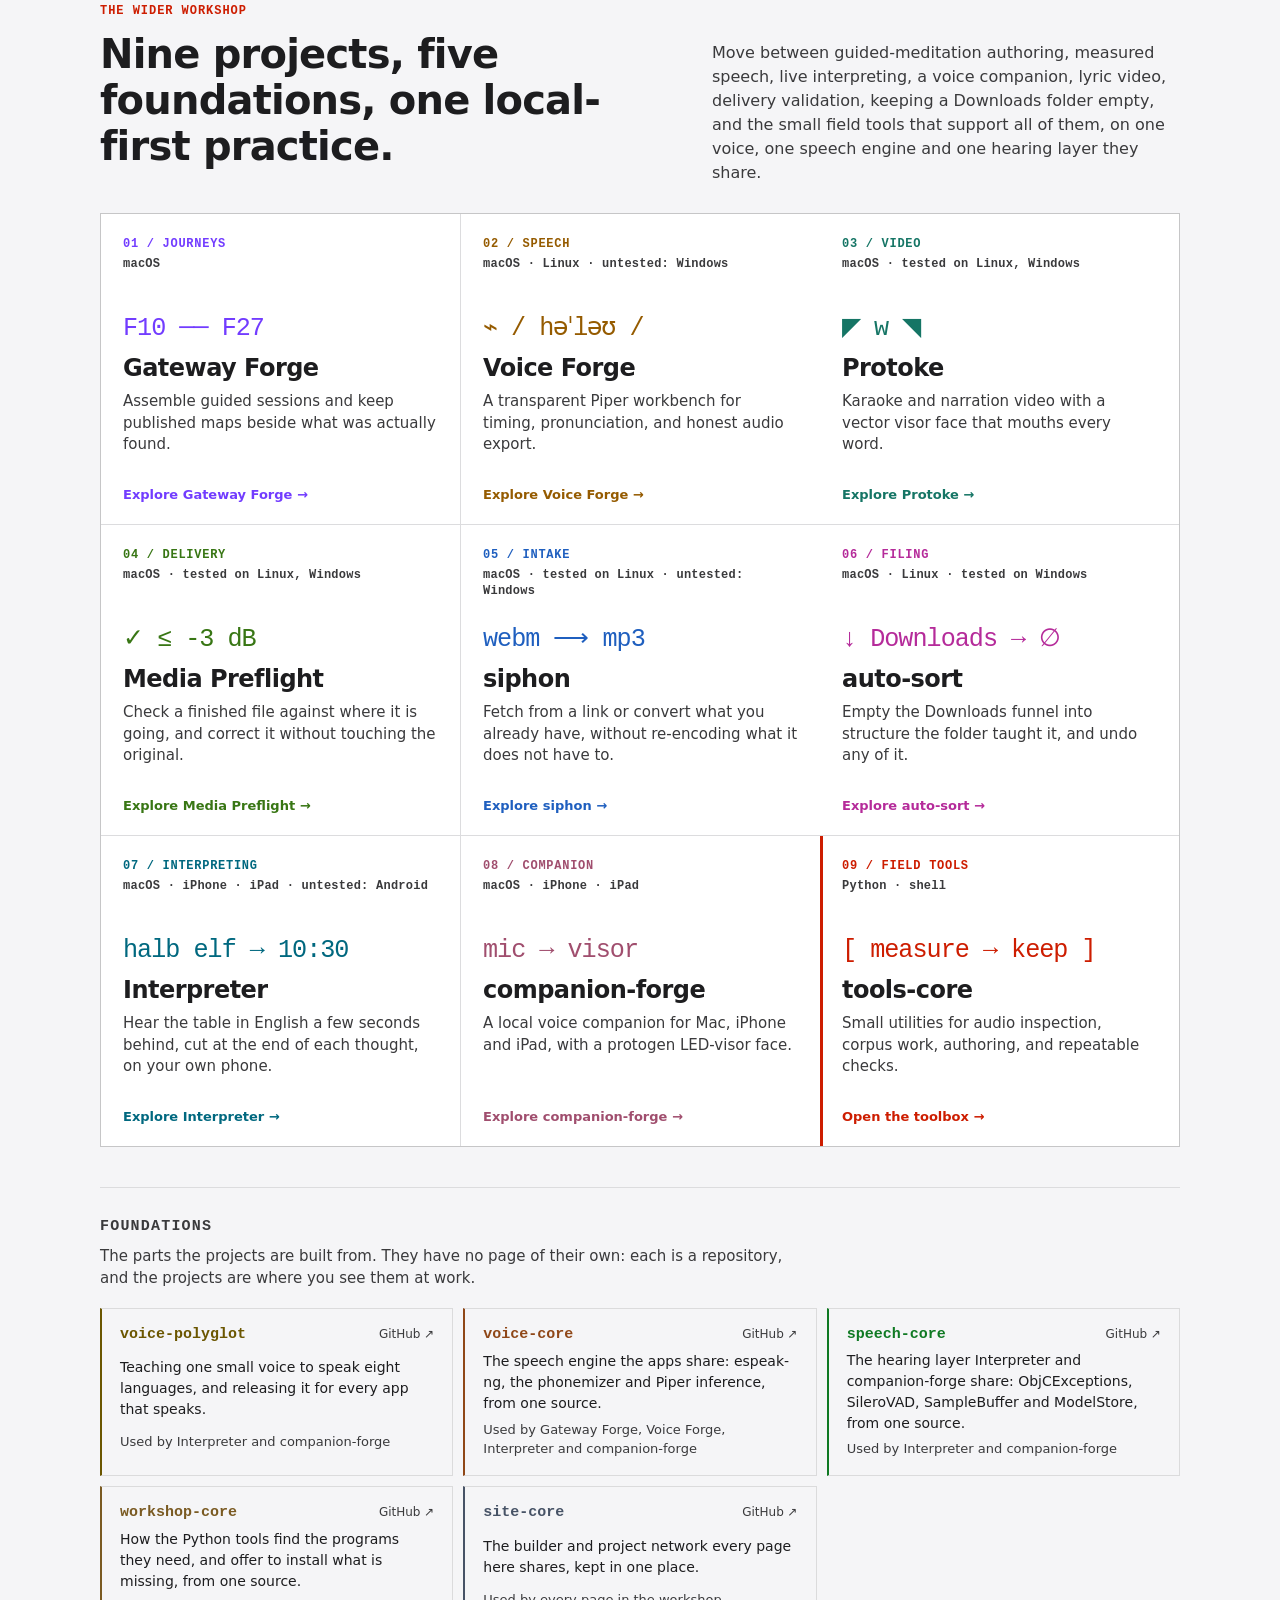
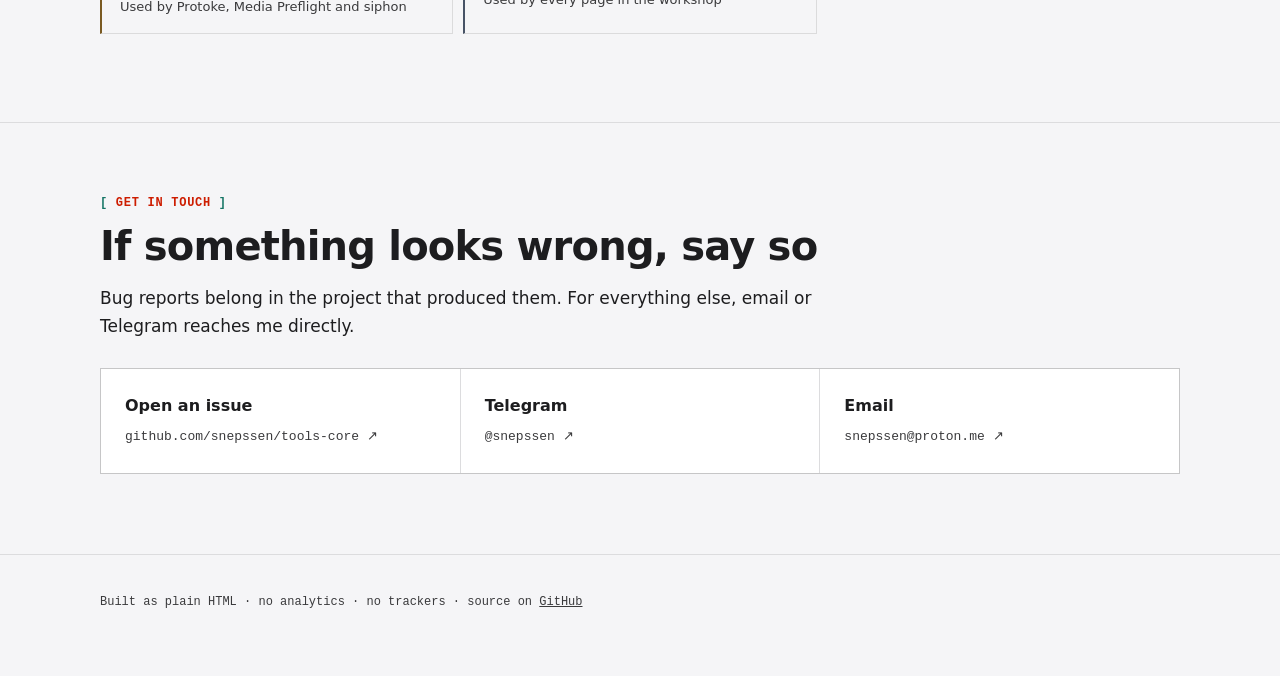
==== commit 472ad7d2: "Workshop pages: projects and foundations listed apart (from site-core)" ====
--- a/docs/index.html
+++ b/docs/index.html
@@ -407,6 +407,7 @@
         <a data-project="voice-polyglot" style="--project-accent: var(--eco-polyglot)" href="https://github.com/snepssen/voice-polyglot">voice-polyglot</a>
         <a data-project="voice-core" style="--project-accent: var(--eco-voicecore)" href="https://github.com/snepssen/voice-core">voice-core</a>
         <a data-project="speech-core" style="--project-accent: var(--eco-speechcore)" href="https://github.com/snepssen/speech-core">speech-core</a>
+        <a data-project="workshop-core" style="--project-accent: var(--eco-workshopcore)" href="https://github.com/snepssen/workshop-core">workshop-core</a>
         <a data-project="site-core" style="--project-accent: var(--eco-sitecore)" href="https://github.com/snepssen/site-core">site-core</a>
       </div>
     </div>
@@ -774,7 +775,7 @@
         <div class="ecosystem-more__head">
           <div>
             <p class="ecosystem-kicker">The wider workshop</p>
-            <h2 id="ecosystem-heading">Thirteen pieces, one local-first practice.</h2>
+            <h2 id="ecosystem-heading">Nine projects, five foundations, one local-first practice.</h2>
           </div>
           <p class="ecosystem-more__intro">Move between guided-meditation authoring, measured speech, live interpreting, a voice companion, lyric video, delivery validation, keeping a Downloads folder empty, and the small field tools that support all of them, on one voice, one speech engine and one hearing layer they share.</p>
         </div>
@@ -842,34 +843,39 @@
             <p>Small utilities for audio inspection, corpus work, authoring, and repeatable checks.</p>
             <span class="ecosystem-card__go">Open the toolbox →</span>
           </a>
-          <a class="ecosystem-card" data-project="voice-polyglot" style="--card-accent: var(--eco-polyglot)" href="https://github.com/snepssen/voice-polyglot">
-            <div class="ecosystem-card__index"><span>10 / VOICE</span><span>Piper · eight languages</span></div>
-            <div class="ecosystem-card__glyph" aria-hidden="true">fél tizenegy</div>
-            <h3>voice-polyglot</h3>
-            <p>Teaching one small voice to speak eight languages, and releasing it for every app that speaks.</p>
-            <span class="ecosystem-card__go">Open the repository →</span>
-          </a>
-          <a class="ecosystem-card" data-project="voice-core" style="--card-accent: var(--eco-voicecore)" href="https://github.com/snepssen/voice-core">
-            <div class="ecosystem-card__index"><span>11 / ENGINE</span><span>Swift · macOS · iOS · tested on Linux</span></div>
-            <div class="ecosystem-card__glyph" aria-hidden="true">text → /ipa/ → ids</div>
-            <h3>voice-core</h3>
-            <p>The speech engine the apps share: espeak-ng, the phonemizer and Piper inference, from one source.</p>
-            <span class="ecosystem-card__go">Open the repository →</span>
-          </a>
-          <a class="ecosystem-card" data-project="speech-core" style="--card-accent: var(--eco-speechcore)" href="https://github.com/snepssen/speech-core">
-            <div class="ecosystem-card__index"><span>12 / HEARING</span><span>Swift · macOS · iOS</span></div>
-            <div class="ecosystem-card__glyph" aria-hidden="true">mic → vad → store</div>
-            <h3>speech-core</h3>
-            <p>The hearing layer Interpreter and companion-forge share: ObjCExceptions, SileroVAD, SampleBuffer and ModelStore, from one source.</p>
-            <span class="ecosystem-card__go">Open the repository →</span>
-          </a>
-          <a class="ecosystem-card" data-project="site-core" style="--card-accent: var(--eco-sitecore)" href="https://github.com/snepssen/site-core">
-            <div class="ecosystem-card__index"><span>13 / PAGES</span><span>Python · HTML</span></div>
-            <div class="ecosystem-card__glyph" aria-hidden="true">one → every page</div>
-            <h3>site-core</h3>
-            <p>The builder and project network every page here shares, kept in one place.</p>
-            <span class="ecosystem-card__go">Open the repository →</span>
-          </a>
+        </div>
+        <div class="ecosystem-foundations">
+          <div class="ecosystem-foundations__head">
+            <p class="ecosystem-kicker">Foundations</p>
+            <p>The parts the projects are built from. They have no page of their own: each is a repository, and the projects are where you see them at work.</p>
+          </div>
+          <ul>
+            <li><a class="ecosystem-foundation" data-project="voice-polyglot" style="--card-accent: var(--eco-polyglot)" href="https://github.com/snepssen/voice-polyglot">
+              <span class="ecosystem-foundation__name">voice-polyglot<span class="ecosystem-foundation__out" aria-label="on GitHub">GitHub ↗</span></span>
+              <span class="ecosystem-foundation__what">Teaching one small voice to speak eight languages, and releasing it for every app that speaks.</span>
+              <span class="ecosystem-foundation__used">Used by Interpreter and companion-forge</span>
+            </a></li>
+            <li><a class="ecosystem-foundation" data-project="voice-core" style="--card-accent: var(--eco-voicecore)" href="https://github.com/snepssen/voice-core">
+              <span class="ecosystem-foundation__name">voice-core<span class="ecosystem-foundation__out" aria-label="on GitHub">GitHub ↗</span></span>
+              <span class="ecosystem-foundation__what">The speech engine the apps share: espeak-ng, the phonemizer and Piper inference, from one source.</span>
+              <span class="ecosystem-foundation__used">Used by Gateway Forge, Voice Forge, Interpreter and companion-forge</span>
+            </a></li>
+            <li><a class="ecosystem-foundation" data-project="speech-core" style="--card-accent: var(--eco-speechcore)" href="https://github.com/snepssen/speech-core">
+              <span class="ecosystem-foundation__name">speech-core<span class="ecosystem-foundation__out" aria-label="on GitHub">GitHub ↗</span></span>
+              <span class="ecosystem-foundation__what">The hearing layer Interpreter and companion-forge share: ObjCExceptions, SileroVAD, SampleBuffer and ModelStore, from one source.</span>
+              <span class="ecosystem-foundation__used">Used by Interpreter and companion-forge</span>
+            </a></li>
+            <li><a class="ecosystem-foundation" data-project="workshop-core" style="--card-accent: var(--eco-workshopcore)" href="https://github.com/snepssen/workshop-core">
+              <span class="ecosystem-foundation__name">workshop-core<span class="ecosystem-foundation__out" aria-label="on GitHub">GitHub ↗</span></span>
+              <span class="ecosystem-foundation__what">How the Python tools find the programs they need, and offer to install what is missing, from one source.</span>
+              <span class="ecosystem-foundation__used">Used by Protoke, Media Preflight and siphon</span>
+            </a></li>
+            <li><a class="ecosystem-foundation" data-project="site-core" style="--card-accent: var(--eco-sitecore)" href="https://github.com/snepssen/site-core">
+              <span class="ecosystem-foundation__name">site-core<span class="ecosystem-foundation__out" aria-label="on GitHub">GitHub ↗</span></span>
+              <span class="ecosystem-foundation__what">The builder and project network every page here shares, kept in one place.</span>
+              <span class="ecosystem-foundation__used">Used by every page in the workshop</span>
+            </a></li>
+          </ul>
         </div>
       </div>
     </section>
--- a/docs/ecosystem.css
+++ b/docs/ecosystem.css
@@ -28,6 +28,7 @@
   --eco-sitecore: #b9c3d0;
   --eco-companion: #ff8ab8;
   --eco-speechcore: #6ed9a0;
+  --eco-workshopcore: #d9bf8f;
   --eco-current: var(--eco-protoke);
   --ground: #121212;
   --surface: #1c1c1e;
@@ -79,6 +80,8 @@
     --eco-sitecore: #475366;
     --eco-companion: #a04e6e;
     --eco-speechcore: #0f7923;
+  --eco-workshopcore: #7a5a22;
+    --eco-workshopcore: #7a5a22;
     --ground: #f5f5f7;
     --surface: #ffffff;
     --raise: #e8e8ed;
@@ -152,6 +155,7 @@
 body[data-project="voice-core"] { --eco-current: var(--eco-voicecore); }
 body[data-project="speech-core"] { --eco-current: var(--eco-speechcore); }
 body[data-project="site-core"] { --eco-current: var(--eco-sitecore); }
+body[data-project="workshop-core"] { --eco-current: var(--eco-workshopcore); }
 /* Set where the accent is, not on :root: a var() resolves where it is
    declared, so on :root every page would glow in the default accent. */
 body { --eco-glow: var(--eco-current); }
@@ -519,6 +523,49 @@
   padding: 36px 0 8px;
 }
 
+/* ------------------------------------------------------- the foundations */
+/* Repositories, not pages: a compact list under the cards, with no artwork,
+   saying where each one is used and that its link leaves for GitHub. */
+.ecosystem-foundations {
+  margin-top: 40px;
+  padding-top: 28px;
+  border-top: 1px solid var(--line);
+}
+.ecosystem-foundations__head { display: grid; gap: 6px; margin-bottom: 18px; max-width: 64ch; }
+.ecosystem-foundations__head p { margin: 0; color: var(--muted); font-size: 15px; line-height: 1.5; }
+.ecosystem-foundations ul {
+  display: grid;
+  grid-template-columns: repeat(auto-fill, minmax(min(100%, 320px), 1fr));
+  gap: 10px;
+  margin: 0;
+  padding: 0;
+  list-style: none;
+}
+.ecosystem-foundation {
+  display: grid;
+  gap: 6px;
+  height: 100%;
+  padding: 16px 18px;
+  background: var(--ground);
+  color: inherit;
+  text-decoration: none;
+  border: 1px solid var(--line);
+  border-left: 2px solid var(--card-accent);
+}
+.ecosystem-foundation:hover,
+.ecosystem-foundation:focus-visible { background: color-mix(in srgb, var(--card-accent) 7%, var(--ground)); }
+.ecosystem-foundation__name {
+  display: flex;
+  align-items: baseline;
+  justify-content: space-between;
+  gap: 12px;
+  font: 600 15px/1.3 var(--eco-mono);
+  color: var(--card-accent);
+}
+.ecosystem-foundation__out { color: var(--muted); font: 500 12px/1 var(--eco-sans); white-space: nowrap; }
+.ecosystem-foundation__what { color: var(--ink); font-size: 14px; line-height: 1.5; }
+.ecosystem-foundation__used { color: var(--muted); font-size: 13px; line-height: 1.45; }
+
 /* ------------------------------------------------------------- the folds */
 .folds > h2 { margin-bottom: 8px; }
 .fold { border-top: 1px solid var(--line); }
